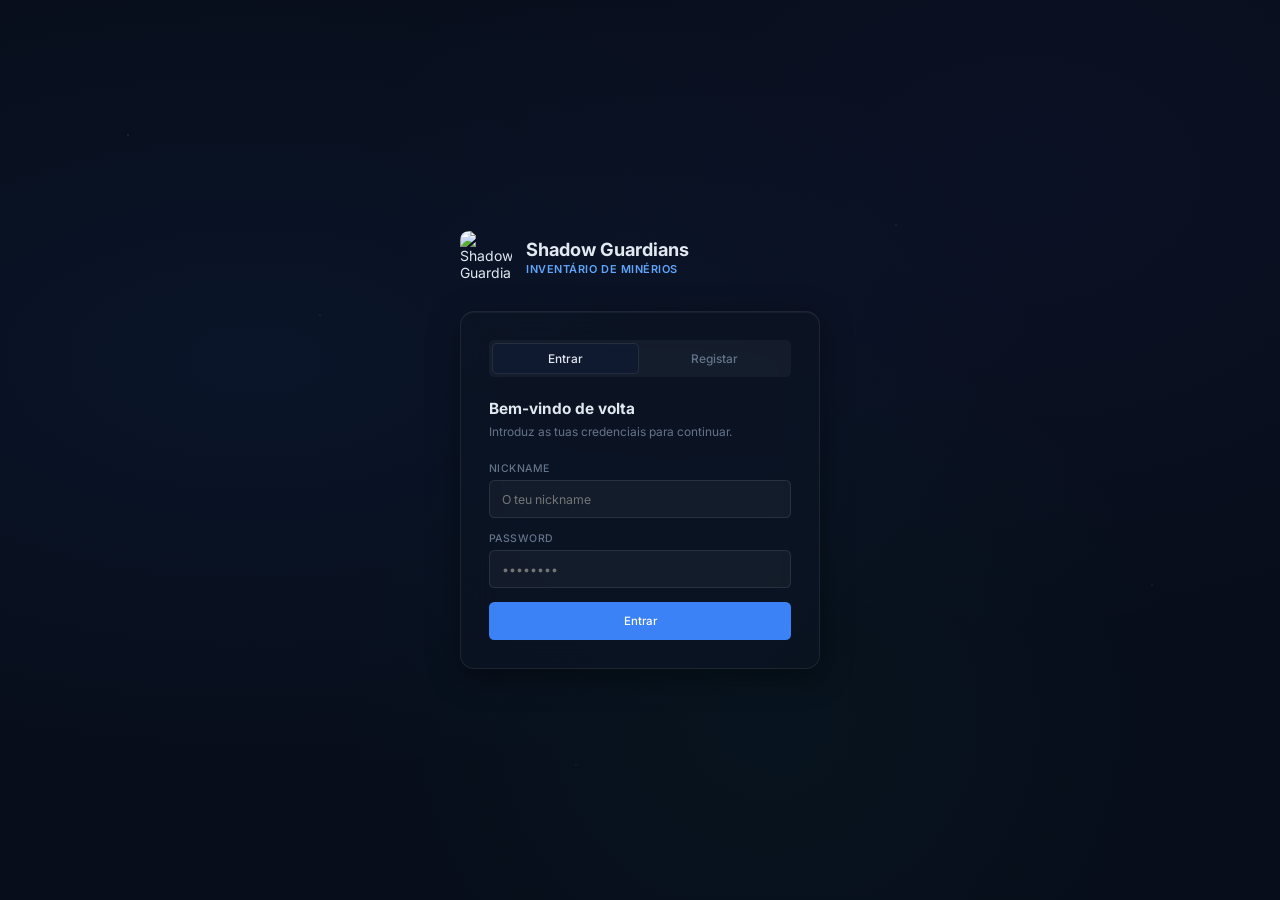
==== public/index.html @ 4bb1cb96 "Rename index - 2026-05-04T131351.218.html to index.html" ====
<!DOCTYPE html>
<html lang="pt-BR">
<head>
<meta charset="UTF-8">
<meta name="viewport" content="width=device-width, initial-scale=1, maximum-scale=1, viewport-fit=cover, user-scalable=no">
<title>Shadow Guardians</title>
<link rel="preconnect" href="https://fonts.googleapis.com">
<link href="https://fonts.googleapis.com/css2?family=Inter:wght@300;400;500;600;700&display=swap" rel="stylesheet">
<style>
*,*::before,*::after{box-sizing:border-box;margin:0;padding:0;}
html{height:100%;font-size:14px;}
body{font-family:'Inter',sans-serif;background:#060d18;color:#e2e8f0;height:100%;-webkit-font-smoothing:antialiased;overflow:hidden;}

:root{
  --bg:#070d1a;
  --bg2:#090f1d;
  --sidebar:#070d1a;
  --surface:#0b1525;
  --card:#0c1524;
  --card2:#0e192a;
  --border:rgba(255,255,255,0.06);
  --border2:rgba(255,255,255,0.09);
  --text:#e2e8f0;
  --text2:#cbd5e1;
  --muted:#64748b;
  --muted2:#334155;
  --accent:#3b82f6;
  --accent2:#60a5fa;
  --accent-bg:rgba(59,130,246,0.15);
  --accent-border:rgba(59,130,246,0.3);
  --success:#22c55e;
  --success-bg:rgba(34,197,94,0.12);
  --warn:#f59e0b;
  --danger:#ef4444;
  --r:0.5rem;
  --r-sm:0.375rem;
  --sidebar-w:260px;
}

/* ── SCROLLBAR ── */
::-webkit-scrollbar{width:6px;height:6px;}
::-webkit-scrollbar-track{background:transparent;}
::-webkit-scrollbar-thumb{background:rgba(255,255,255,0.1);border-radius:99px;}
::-webkit-scrollbar-thumb:hover{background:rgba(255,255,255,0.2);}
*{scrollbar-width:thin;scrollbar-color:rgba(255,255,255,0.1) transparent;}

/* ── SPACE BACKGROUND ── */
body::before{content:'';position:fixed;inset:0;z-index:-2;background:radial-gradient(ellipse at 15% 40%,rgba(59,130,246,0.04) 0%,transparent 55%),radial-gradient(ellipse at 85% 15%,rgba(99,102,241,0.03) 0%,transparent 45%),radial-gradient(ellipse at 55% 85%,rgba(16,185,129,0.025) 0%,transparent 40%),#070d1a;}
body::after{content:'';position:fixed;inset:0;z-index:-1;background-image:radial-gradient(1px 1px at 10% 15%,rgba(255,255,255,0.18) 0%,transparent 100%),radial-gradient(1px 1px at 25% 35%,rgba(255,255,255,0.12) 0%,transparent 100%),radial-gradient(1px 1px at 40% 10%,rgba(255,255,255,0.15) 0%,transparent 100%),radial-gradient(1px 1px at 55% 60%,rgba(255,255,255,0.1) 0%,transparent 100%),radial-gradient(1px 1px at 70% 25%,rgba(255,255,255,0.14) 0%,transparent 100%),radial-gradient(1px 1px at 85% 45%,rgba(255,255,255,0.1) 0%,transparent 100%),radial-gradient(1px 1px at 15% 70%,rgba(255,255,255,0.08) 0%,transparent 100%),radial-gradient(1px 1px at 30% 80%,rgba(255,255,255,0.12) 0%,transparent 100%),radial-gradient(1px 1px at 65% 75%,rgba(255,255,255,0.1) 0%,transparent 100%),radial-gradient(1px 1px at 90% 65%,rgba(255,255,255,0.12) 0%,transparent 100%);pointer-events:none;}

/* ── LAYOUT ── */
.app{display:flex;height:100vh;overflow:hidden;}
#loginPage{display:flex;align-items:center;justify-content:center;height:100vh;width:100%;background:var(--bg);position:relative;overflow:hidden;}
#loginPage::before{content:'';position:absolute;inset:0;z-index:0;background:radial-gradient(ellipse at 20% 40%,rgba(59,130,246,0.07) 0%,transparent 55%),radial-gradient(ellipse at 80% 20%,rgba(99,102,241,0.05) 0%,transparent 45%),radial-gradient(ellipse at 60% 80%,rgba(16,185,129,0.04) 0%,transparent 40%);}
#loginPage::after{content:'';position:absolute;inset:0;z-index:0;background-image:radial-gradient(1px 1px at 10% 15%,rgba(255,255,255,0.22) 0%,transparent 100%),radial-gradient(1px 1px at 25% 35%,rgba(255,255,255,0.14) 0%,transparent 100%),radial-gradient(1px 1px at 55% 60%,rgba(255,255,255,0.12) 0%,transparent 100%),radial-gradient(1px 1px at 70% 25%,rgba(255,255,255,0.16) 0%,transparent 100%),radial-gradient(1px 1px at 90% 65%,rgba(255,255,255,0.14) 0%,transparent 100%),radial-gradient(1px 1px at 45% 85%,rgba(255,255,255,0.1) 0%,transparent 100%);pointer-events:none;}
#loginPage .lw{position:relative;z-index:1;}
#dashPage{display:none;width:100%;}
.dash{display:flex;height:100vh;}

/* ── SIDEBAR ── */
.sidebar{
  width:var(--sidebar-w);min-width:var(--sidebar-w);
  background:rgba(4,8,18,0.85);
  backdrop-filter:blur(12px);-webkit-backdrop-filter:blur(12px);
  border-right:1px solid var(--border);
  display:flex;flex-direction:column;
  height:100vh;flex-shrink:0;overflow-y:auto;
}
.sb-header{
  height:72px;display:flex;align-items:center;
  padding:0 16px;border-bottom:1px solid var(--border);
  flex-shrink:0;gap:12px;
}
.sb-logo{width:40px;height:40px;border-radius:0.5rem;background:linear-gradient(135deg,#3b82f6,#1d4ed8);display:flex;align-items:center;justify-content:center;flex-shrink:0;}
.sb-name{font-size:1.1rem;font-weight:700;color:var(--text);line-height:1.2;}
.sb-sub{font-size:0.68rem;font-weight:600;color:var(--accent2);letter-spacing:0.07em;text-transform:uppercase;margin-top:2px;}
.sb-nav{padding:12px 8px;flex:1;}
.sb-item{
  display:flex;align-items:center;gap:10px;
  padding:10px 12px;border-radius:var(--r-sm);
  font-size:0.98rem;font-weight:500;color:#b0bfd0;
  cursor:pointer;transition:all 0.12s;user-select:none;
}
.sb-item svg{width:22px;height:22px;flex-shrink:0;}
.sb-item:hover{background:rgba(255,255,255,0.05);color:#dde6f0;}
.sb-item.active{background:var(--accent-bg);color:var(--accent2);border:1px solid var(--accent-border);}
.sb-item.active svg{color:var(--accent2);}
.sb-divider{height:1px;background:var(--border);margin:8px 4px;}
.sb-section{font-size:0.68rem;font-weight:600;color:var(--muted2);text-transform:uppercase;letter-spacing:0.08em;padding:10px 12px 4px;}
.sb-item.admin-item{color:#f87171;}
.sb-item.admin-item:hover{background:rgba(239,68,68,0.08);color:#fca5a5;}
.sb-item.admin-item.open{background:rgba(239,68,68,0.1);color:#f87171;}
.sb-subitem{display:flex;align-items:center;gap:10px;padding:8px 12px 8px 32px;border-radius:var(--r-sm);font-size:0.88rem;font-weight:500;color:#64748b;cursor:pointer;transition:all 0.12s;user-select:none;}
.sb-subitem svg{width:16px;height:16px;flex-shrink:0;}
.sb-subitem:hover{background:rgba(255,255,255,0.04);color:#94a3b8;}
.sb-subitem.active{background:var(--accent-bg);color:var(--accent2);}

/* ── GOAL BANNER ── */
#goalBanner{display:none;position:relative;z-index:50;background:rgba(34,197,94,0.12);border-bottom:1px solid rgba(34,197,94,0.3);}
#goalBanner.show{display:block;}
.goal-banner-inner{display:flex;align-items:center;gap:16px;padding:11px 24px;}
.goal-banner-icon{width:26px;height:26px;border-radius:50%;background:rgba(34,197,94,0.18);border:1px solid rgba(34,197,94,0.4);display:flex;align-items:center;justify-content:center;flex-shrink:0;}
.goal-banner-text{flex:1;min-width:0;display:flex;align-items:center;gap:12px;overflow:hidden;}
.goal-banner-title{font-size:0.9rem;font-weight:700;color:#22c55e;white-space:nowrap;flex-shrink:0;}
.goal-banner-sep{color:rgba(34,197,94,0.4);flex-shrink:0;}
.goal-banner-items{font-size:0.9rem;font-weight:500;color:#86efac;white-space:nowrap;overflow:hidden;text-overflow:ellipsis;}
.goal-banner-close{background:none;border:none;color:rgba(34,197,94,0.45);cursor:pointer;padding:2px 6px;border-radius:4px;font-size:1rem;line-height:1;flex-shrink:0;}
.goal-banner-close:hover{color:#22c55e;}

/* ── MAIN ── */
.main{flex:1;display:flex;flex-direction:column;overflow:hidden;min-width:0;}

/* ── TOPBAR ── */
.topbar{
  height:64px;flex-shrink:0;
  background:rgba(6,13,24,0.6);
  border-bottom:1px solid var(--border);
  display:flex;align-items:center;justify-content:space-between;
  padding:0 24px;
  box-shadow:0 1px 3px rgba(0,0,0,0.3);
  backdrop-filter:blur(16px);-webkit-backdrop-filter:blur(16px);
}
.user-btn{
  display:flex;align-items:center;gap:8px;
  padding:6px 12px;border-radius:var(--r-sm);
  background:var(--card);border:1px solid var(--border2);
  color:var(--text2);cursor:pointer;font-size:0.85rem;font-weight:500;
  font-family:'Inter',sans-serif;transition:all 0.12s;
}
.user-btn:hover{background:var(--card2);}
.user-av{
  width:28px;height:28px;border-radius:50%;
  background:linear-gradient(135deg,#3b82f6,#1d4ed8);
  color:#fff;display:flex;align-items:center;justify-content:center;
  font-size:0.75rem;font-weight:700;flex-shrink:0;
}

/* ── CONTENT ── */
.content{flex:1;overflow-y:auto;padding:24px 28px;}
.content-inner{max-width:1280px;margin:0 auto;}
.page-header{margin-bottom:24px;}
.page-title{font-size:1.6rem;font-weight:700;color:var(--text);}
.page-sub{font-size:0.85rem;color:var(--muted);margin-top:3px;}

/* ── STATS ── */
.stats-row{display:grid;grid-template-columns:repeat(4,1fr);gap:12px;margin-bottom:24px;}
.sc{
  background:var(--card);border:1px solid var(--border);
  border-radius:0.875rem;padding:20px 22px;
  display:flex;flex-direction:row;align-items:center;
  gap:16px;min-height:88px;transition:border-color 0.15s;
}
.sc:hover{border-color:var(--border2);}
.sc-icon{width:44px;height:44px;border-radius:0.625rem;display:flex;align-items:center;justify-content:center;flex-shrink:0;}
.sc-icon.blue{background:rgba(59,130,246,0.15);}
.sc-icon.green{background:rgba(34,197,94,0.12);}
.sc-icon.indigo{background:rgba(99,102,241,0.12);}
.sc-icon.gray{background:rgba(100,116,139,0.12);}
.sc-body{display:flex;flex-direction:column;gap:2px;min-width:0;flex:1;}
.sc-label{font-size:0.7rem;font-weight:600;color:var(--muted);text-transform:uppercase;letter-spacing:0.06em;}
.sc-val{font-size:1.5rem;font-weight:700;color:var(--text);line-height:1.1;}
.sc-lbl{font-size:0.72rem;color:var(--muted);text-transform:none;}

/* ── TABS ── */
.tabs-row{margin-bottom:16px;}
.tabs-bg{
  display:inline-flex;align-items:center;gap:2px;
  background:#0a1628;border-radius:var(--r-sm);
  padding:3px;height:38px;
}
.tab{
  display:inline-flex;align-items:center;gap:6px;
  padding:4px 14px;border-radius:5px;
  font-size:0.82rem;font-weight:500;color:var(--muted);
  cursor:pointer;background:transparent;border:1px solid transparent;
  font-family:'Inter',sans-serif;transition:all 0.12s;height:30px;
}
.tab svg{width:15px;height:15px;}
.tab:hover{color:var(--text2);}
.tab.active{background:#0f1f3d;color:var(--text);border-color:rgba(255,255,255,0.1);}

/* ── FILTER BAR ── */
.filter-row{
  display:grid;grid-template-columns:1fr 1fr 1fr 1fr;
  gap:12px;margin-bottom:16px;
}
.fg{display:flex;flex-direction:column;gap:5px;}
.fg label{font-size:0.75rem;color:var(--muted);font-weight:500;}
.fg select,.fg input{
  height:38px;padding:0 10px;
  background:var(--card);border:1px solid var(--border2);
  border-radius:var(--r-sm);color:var(--text2);
  font-family:'Inter',sans-serif;font-size:0.82rem;outline:none;
  transition:border-color 0.15s;
  appearance:none;
  background-image:url("data:image/svg+xml,%3Csvg xmlns='http://www.w3.org/2000/svg' width='12' height='12' viewBox='0 0 24 24' fill='none' stroke='%2364748b' stroke-width='2'%3E%3Cpath d='m6 9 6 6 6-6'/%3E%3C/svg%3E");
  background-repeat:no-repeat;background-position:right 10px center;
  padding-right:30px;
}
.fg input{
  background-image:url("data:image/svg+xml,%3Csvg xmlns='http://www.w3.org/2000/svg' width='14' height='14' viewBox='0 0 24 24' fill='none' stroke='%2364748b' stroke-width='2'%3E%3Ccircle cx='11' cy='11' r='8'/%3E%3Cpath d='m21 21-4.35-4.35'/%3E%3C/svg%3E");
  padding-left:34px;padding-right:10px;
  background-position:left 10px center;
}
.fg select option{background:#0f1a2e;}
.fg select:focus,.fg input:focus{border-color:var(--accent);}
.filter-row.mine{grid-template-columns:1fr auto;}
.filter-row.org{grid-template-columns:1fr 1fr 1fr;}

/* ── BUTTONS ── */
.btn{
  display:inline-flex;align-items:center;gap:6px;
  height:38px;padding:0 16px;border:none;border-radius:var(--r-sm);
  font-family:'Inter',sans-serif;font-size:0.82rem;font-weight:500;
  cursor:pointer;transition:all 0.12s;white-space:nowrap;
}
.btn svg{width:14px;height:14px;flex-shrink:0;}
.btn-primary{background:var(--accent);color:#fff;}
.btn-primary:hover{background:#2563eb;}
.btn-outline{background:transparent;border:1px solid var(--border2);color:var(--muted);}
.btn-outline:hover{border-color:var(--text2);color:var(--text2);}
.btn-ghost{background:transparent;border:1px solid transparent;color:var(--muted);}
.btn-ghost:hover{color:var(--danger);}
.btn-warn-ghost{background:transparent;border:1px solid transparent;color:var(--muted);}
.btn-warn-ghost:hover{color:var(--warn);}
.btn-saida{
  display:inline-flex!important;flex-direction:row!important;align-items:center!important;justify-content:center!important;
  height:32px!important;padding:0 10px!important;gap:5px!important;white-space:nowrap!important;
  font-size:0.75rem!important;font-weight:600!important;
  background:rgba(245,158,11,0.1)!important;
  border:1px solid rgba(245,158,11,0.35)!important;
  color:#f59e0b!important;border-radius:6px!important;
  cursor:pointer;transition:all 0.15s!important;
}
.btn-saida:hover{background:rgba(245,158,11,0.22)!important;border-color:rgba(245,158,11,0.6)!important;color:#fbbf24!important;transform:translateY(-1px);box-shadow:0 2px 8px rgba(245,158,11,0.2);}
.btn-saida svg{width:13px!important;height:13px!important;margin-bottom:2px;}
.btn-success{background:rgba(34,197,94,0.12);border:1px solid rgba(34,197,94,0.25);color:var(--success);}
.btn-success:hover{background:rgba(34,197,94,0.2);}
.btn-sm{height:32px;padding:0 12px;font-size:0.78rem;}

/* ── ADD PANEL ── */
#addPanel{
  background:var(--card);border:1px solid var(--border);
  border-radius:0.75rem;padding:20px;margin-bottom:16px;display:none;
}
.panel-ttl{font-size:0.75rem;font-weight:600;color:var(--muted);text-transform:uppercase;letter-spacing:0.06em;margin-bottom:16px;}
.fg2{display:grid;grid-template-columns:2fr 1fr 1fr;gap:10px;}
.fg2 .s2{grid-column:span 2;}
.fg2 .s3{grid-column:span 3;}
.ff{display:flex;flex-direction:column;gap:5px;}
.ff label{font-size:0.72rem;font-weight:500;color:var(--muted);}
.ff input,.ff select{
  height:36px;padding:0 10px;
  background:var(--bg2);border:1px solid var(--border2);
  border-radius:var(--r-sm);color:var(--text);
  font-family:'Inter',sans-serif;font-size:0.82rem;outline:none;
  transition:border-color 0.15s;
}
.ff select{
  appearance:none;padding-right:28px;
  background-image:url("data:image/svg+xml,%3Csvg xmlns='http://www.w3.org/2000/svg' width='12' height='12' viewBox='0 0 24 24' fill='none' stroke='%2364748b' stroke-width='2'%3E%3Cpath d='m6 9 6 6 6-6'/%3E%3C/svg%3E");
  background-repeat:no-repeat;background-position:right 8px center;
  background-color:var(--bg2);
}
.ff select option{background:#0f1a2e;}
.ff input:focus,.ff select:focus{border-color:var(--accent);}
.qhint{font-size:0.7rem;color:var(--muted);font-weight:500;margin-left:4px;}
.qhint.warn{color:#fff;background:rgba(239,68,68,0.35);border-radius:4px;padding:1px 7px;font-weight:600;}
.form-acts{display:flex;gap:8px;margin-top:14px;}

/* ── TABLE ── */
.tbl-wrap{
  background:var(--card);border:1px solid var(--border);
  border-radius:0.75rem;overflow:hidden;
}
table{width:100%;border-collapse:collapse;table-layout:fixed;}
thead th{
  padding:12px 16px;text-align:left;
  font-size:0.75rem;font-weight:600;color:var(--muted);
  text-transform:uppercase;letter-spacing:0.04em;
  border-bottom:1px solid var(--border);white-space:nowrap;
  background:var(--card);overflow:hidden;
}
th.r,td.r{text-align:right;}
tbody tr{border-bottom:1px solid rgba(255,255,255,0.04);transition:background 0.1s;cursor:default;}
tbody tr:last-child{border-bottom:none;}
tbody tr:hover{background:rgba(59,130,246,0.04);}
tbody td{padding:14px 16px;font-size:0.9rem;vertical-align:middle;overflow:hidden;}
/* Fixed column widths */
col.c-item{width:auto;}
col.c-tipo{width:120px;}
col.c-loc{width:180px;}
col.c-qty{width:120px;}
col.c-qual{width:90px;}
col.c-det{width:80px;}
col.c-act{width:160px;}

/* ── ITEM ROW ── */
.item-icon{
  width:34px;height:34px;border-radius:var(--r-sm);
  background:rgba(100,116,139,0.15);
  display:flex;align-items:center;justify-content:center;flex-shrink:0;
  color:var(--muted);
}
.item-icon.comm{background:rgba(245,158,11,0.12);color:#f59e0b;}
.item-icon.ship{background:rgba(59,130,246,0.12);color:#60a5fa;}
.item-icon.roc{background:rgba(168,85,247,0.12);color:#c084fc;}
.item-icon.gem{background:rgba(20,184,166,0.12);color:#2dd4bf;}
.item-cell{display:flex;align-items:center;gap:12px;}
.item-name{font-weight:600;color:var(--text);font-size:0.92rem;}
.item-sub{font-size:0.75rem;color:var(--muted);margin-top:2px;}

/* ── BADGES ── */
.badge{
  display:inline-flex;align-items:center;
  padding:3px 10px;border-radius:9999px;
  font-size:0.72rem;font-weight:600;border:1px solid;
  white-space:nowrap;
}
.badge-comm{background:rgba(245,158,11,0.1);color:#f59e0b;border-color:rgba(245,158,11,0.25);}
.badge-ship{background:rgba(59,130,246,0.1);color:#60a5fa;border-color:rgba(59,130,246,0.25);}
.badge-roc{background:rgba(168,85,247,0.1);color:#c084fc;border-color:rgba(168,85,247,0.25);}
.badge-gem{background:rgba(20,184,166,0.1);color:#2dd4bf;border-color:rgba(20,184,166,0.25);}

/* ── QUANTITY ── */
.qty-big{font-size:1.15rem;font-weight:700;color:var(--text);font-variant-numeric:tabular-nums;}
.qty-scu{font-size:0.72rem;color:var(--muted);margin-left:3px;}

/* ── STATUS / AVAIL ── */
.status-cell{display:inline-flex;align-items:center;gap:5px;font-size:0.88rem;font-weight:600;color:var(--success);}
.status-dot{width:7px;height:7px;border-radius:50%;background:var(--success);flex-shrink:0;}

/* ── HOLDERS ── */
.holders-cell{display:inline-flex;align-items:center;gap:5px;font-size:0.82rem;color:var(--muted);}
.holders-cell svg{width:14px;height:14px;}

/* ── QUAL ── */


/* ── CHEVRON ── */
.chevron-cell{color:var(--muted2);cursor:pointer;transition:color 0.12s;}
.chevron-cell:hover{color:var(--text2);}

/* ── ORG SUB-ROWS ── */

.sub-table{width:100%;border-collapse:collapse;background:rgba(0,0,0,0.18);}
.sub-table td{padding:16px 16px;font-size:0.9rem;vertical-align:middle;border-bottom:1px solid rgba(255,255,255,0.06);}
.sub-table tr{height:52px;}.sub-table tr:last-child td{border-bottom:none;}
.sub-table tr:hover td{background:rgba(59,130,246,0.04);}
.sub-table td.r{text-align:right;}
.sub-member{display:contents;}
.player-pill{display:inline-flex;align-items:center;gap:5px;border-radius:4px;padding:2px 9px;font-size:0.75rem;font-weight:600;white-space:nowrap;}
.sub-qty{font-weight:700;color:var(--text);font-size:1rem;}
.sub-qual{color:var(--accent2);font-size:0.82rem;font-weight:600;}
.sub-loc{color:var(--muted);font-size:0.8rem;overflow:hidden;text-overflow:ellipsis;white-space:nowrap;}
.sub-scu{font-size:0.72rem;color:var(--muted);margin-left:3px;}

/* ── EXPAND ── */
.org-row{cursor:pointer;}
.org-row:hover td{background:rgba(59,130,246,0.03);}
.exp-icon{width:16px;height:16px;color:var(--muted);flex-shrink:0;transition:transform 0.18s;}
.exp-icon.open{transform:rotate(90deg);}

/* ── INLINE EDIT ── */
tr.editing td{padding:6px 10px;}
tr.editing .ff input,tr.editing .ff select{height:30px;font-size:0.82rem;}

/* ── EMPTY ── */
.empty{padding:64px 20px;text-align:center;}
.empty svg{color:var(--muted2);margin-bottom:12px;}
.empty p{font-size:0.88rem;color:var(--muted);}

/* ── LOGIN ── */
.lw{width:100%;max-width:400px;padding:20px;}
.lbrand{display:flex;align-items:center;gap:14px;margin-bottom:28px;}
.lbrand-icon{width:52px;height:52px;border-radius:0.625rem;display:flex;align-items:center;justify-content:center;overflow:hidden;background:transparent;}
.lbrand-name{font-size:1.3rem;font-weight:700;color:var(--text);}
.lbrand-sub{font-size:0.78rem;color:var(--accent2);font-weight:600;letter-spacing:0.05em;text-transform:uppercase;margin-top:2px;}
.lcard{background:rgba(12,21,36,0.6);backdrop-filter:blur(20px);-webkit-backdrop-filter:blur(20px);border:1px solid rgba(255,255,255,0.08);border-radius:1rem;padding:28px;box-shadow:0 8px 32px rgba(0,0,0,0.4),inset 0 1px 0 rgba(255,255,255,0.05);}
.lcard h2{font-size:1.1rem;font-weight:700;color:var(--text);margin-bottom:5px;}
.lcard .lsub{font-size:0.85rem;color:var(--muted);margin-bottom:22px;line-height:1.5;}
.atabs{display:flex;gap:2px;margin-bottom:22px;background:rgba(255,255,255,0.04);border-radius:var(--r-sm);padding:3px;}
.atab{flex:1;text-align:center;padding:7px;border-radius:5px;font-size:0.85rem;font-weight:500;color:var(--muted);cursor:pointer;border:1px solid transparent;transition:all 0.12s;font-family:'Inter',sans-serif;}
.atab.active{background:rgba(15,25,48,0.8);color:var(--text);border-color:var(--border2);}
.lf{margin-bottom:14px;}
.lf label{display:block;font-size:0.75rem;font-weight:500;color:var(--muted);margin-bottom:5px;text-transform:uppercase;letter-spacing:0.04em;}
.lf input{width:100%;height:38px;padding:0 12px;background:rgba(255,255,255,0.04);border:1px solid var(--border2);border-radius:var(--r-sm);color:var(--text);font-family:'Inter',sans-serif;font-size:0.88rem;outline:none;transition:border-color 0.15s;}
.lf input:focus{border-color:var(--accent);}
.btn-full{width:100%;justify-content:center;}

/* ── PASSWORD PAGE ── */
#pwPage{display:none;max-width:420px;}
#pwPage .pw-card{background:var(--card);border:1px solid var(--border);border-radius:0.75rem;padding:24px;}
#pwPage h3{font-size:0.78rem;font-weight:600;color:var(--muted);text-transform:uppercase;letter-spacing:0.06em;margin-bottom:18px;}

/* ── MODAL ── */
.modal-ov{position:fixed;inset:0;background:rgba(0,0,0,0.75);display:flex;align-items:center;justify-content:center;z-index:500;padding:20px;}
.modal-box{background:var(--card);border:1px solid var(--border);border-radius:0.75rem;padding:24px;width:100%;max-width:380px;overflow:visible;}
.modal-box h3{font-size:1rem;font-weight:700;color:var(--text);margin-bottom:4px;}
.modal-sub{font-size:0.85rem;color:var(--muted);margin-bottom:18px;}
.modal-name{font-size:0.95rem;font-weight:600;color:var(--accent2);margin-bottom:3px;}
.modal-stock{font-size:0.82rem;color:var(--muted);margin-bottom:14px;}
.modal-acts{display:flex;gap:8px;margin-top:16px;}

/* ── TOAST ── */
#toast{position:fixed;bottom:24px;right:24px;padding:10px 16px;border-radius:var(--r-sm);font-size:0.82rem;font-weight:500;z-index:999;transform:translateY(10px);opacity:0;transition:all 0.2s;pointer-events:none;max-width:320px;}
#toast.show{transform:translateY(0);opacity:1;}
#toast.ok{background:#052e16;border:1px solid rgba(34,197,94,0.3);color:var(--success);}
#toast.err{background:#1c0a0a;border:1px solid rgba(239,68,68,0.3);color:var(--danger);}

@media(max-width:900px){.stats-row{grid-template-columns:repeat(2,1fr);}.filter-row{grid-template-columns:1fr 1fr;}}
@media(max-width:700px){.sidebar{display:none;}.fg2{grid-template-columns:1fr 1fr;}.fg2 .s3{grid-column:span 2;}}

/* ── OBJETIVOS ── */
.obj-list{display:flex;flex-direction:column;gap:8px;width:100%;}
.obj-card{background:var(--card);border:1px solid var(--border);border-radius:0.75rem;padding:14px 20px;display:flex;flex-direction:row;align-items:center;gap:14px;transition:border-color 0.2s,transform 0.15s,box-shadow 0.2s;min-height:58px;}

.obj-card:hover{border-color:var(--border2);transform:translateY(-1px);box-shadow:0 4px 14px rgba(0,0,0,0.2);}
.obj-rank{width:28px;height:28px;border-radius:50%;display:flex;align-items:center;justify-content:center;font-size:0.7rem;font-weight:800;flex-shrink:0;letter-spacing:-0.02em;}
.obj-rank.r1{background:rgba(251,191,36,0.12);color:#fbbf24;border:2px solid rgba(251,191,36,0.35);}
.obj-rank.r2{background:rgba(148,163,184,0.12);color:#94a3b8;border:2px solid rgba(148,163,184,0.25);}
.obj-rank.r3{background:rgba(180,120,60,0.12);color:#b47c3c;border:2px solid rgba(180,120,60,0.25);}
.obj-rank.rn{background:rgba(100,116,139,0.08);color:var(--muted);border:1px solid var(--border);}
.obj-info{flex:1;}
.obj-name{font-size:1rem;font-weight:700;color:var(--text);}
.obj-desc{font-size:0.82rem;color:var(--muted);margin-top:3px;}
.obj-priority-1 .obj-card{border-color:rgba(251,191,36,0.3);}
.obj-drag-handle{color:var(--muted2);cursor:grab;padding:4px;}
.obj-drag-handle:active{cursor:grabbing;}
.obj-edit-row{display:flex;gap:8px;align-items:center;background:var(--card2);border:1px solid var(--border2);border-radius:0.75rem;padding:14px 16px;}

/* ── REGRAS ── */
.rules-section{margin-top:36px;}
.rules-section-header{display:flex;align-items:center;gap:12px;margin-bottom:20px;padding-bottom:12px;border-bottom:1px solid var(--border2);}
.rules-section-icon{width:34px;height:34px;border-radius:0.5rem;background:rgba(99,102,241,0.12);border:1px solid rgba(99,102,241,0.2);display:flex;align-items:center;justify-content:center;color:#818cf8;flex-shrink:0;}
.rules-section-title{font-size:1.05rem;font-weight:700;color:var(--text);}
.rules-section-sub{font-size:0.78rem;color:var(--muted);margin-top:2px;}
.rules-list{display:flex;flex-direction:column;gap:8px;}
.rule-card{background:var(--card);border:1px solid var(--border);border-radius:0.75rem;padding:16px 20px;display:flex;align-items:flex-start;gap:14px;transition:border-color 0.15s;}
.rule-card:hover{border-color:var(--border2);}
.rule-num{width:26px;height:26px;border-radius:50%;background:rgba(99,102,241,0.1);border:1px solid rgba(99,102,241,0.2);display:flex;align-items:center;justify-content:center;font-size:0.68rem;font-weight:800;color:#818cf8;flex-shrink:0;margin-top:1px;}
.rule-body{flex:1;min-width:0;}
.rule-title{font-size:0.95rem;font-weight:600;color:var(--text);line-height:1.4;}
.rule-desc{font-size:0.82rem;color:var(--muted);margin-top:4px;line-height:1.6;}
.rule-tag{display:inline-flex;align-items:center;padding:2px 8px;border-radius:9999px;font-size:0.68rem;font-weight:700;letter-spacing:0.04em;text-transform:uppercase;margin-top:8px;}
.rule-tag.warn{background:rgba(245,158,11,0.1);color:#f59e0b;border:1px solid rgba(245,158,11,0.2);}
.rule-tag.info{background:rgba(59,130,246,0.1);color:#60a5fa;border:1px solid rgba(59,130,246,0.2);}
.rule-tag.danger{background:rgba(239,68,68,0.1);color:#f87171;border:1px solid rgba(239,68,68,0.2);}
.rule-tag.success{background:rgba(34,197,94,0.1);color:#22c55e;border:1px solid rgba(34,197,94,0.2);}
.rule-empty{padding:32px 0;text-align:center;color:var(--muted);font-size:0.85rem;}

/* ── SAÍDA TYPE BTNS ── */
.saida-type-btn{
  flex:1;display:flex;align-items:center;justify-content:center;gap:6px;
  height:36px;padding:0 10px;border-radius:var(--r-sm);
  font-family:'Inter',sans-serif;font-size:0.78rem;font-weight:500;
  background:var(--card2);border:1px solid var(--border2);color:var(--muted);
  cursor:pointer;transition:all 0.12s;
}
.saida-type-btn.active{background:var(--accent-bg);border-color:var(--accent-border);color:var(--accent2);}
.saida-type-btn:hover:not(.active){border-color:var(--text2);color:var(--text2);}

/* ── ADMIN ── */
.badge-admin{background:rgba(239,68,68,0.1);color:#f87171;border:1px solid rgba(239,68,68,0.25);display:inline-flex;align-items:center;padding:2px 8px;border-radius:9999px;font-size:0.68rem;font-weight:700;letter-spacing:0.04em;text-transform:uppercase;}
.sb-item.admin-item{color:#f87171;}
.sb-item.admin-item:hover{background:rgba(239,68,68,0.08);color:#fca5a5;}
.sb-item.admin-item.active{background:rgba(239,68,68,0.12);color:#f87171;border:1px solid rgba(239,68,68,0.25);}
.admin-section{margin-bottom:28px;}
.admin-section-title{font-size:0.72rem;font-weight:700;color:var(--text2);text-transform:uppercase;letter-spacing:0.08em;margin-bottom:14px;padding-bottom:10px;border-bottom:1px solid var(--border2);display:flex;align-items:center;gap:8px;}
.admin-section-title::before{content:'';width:3px;height:14px;border-radius:2px;background:var(--accent);display:inline-block;}
.admin-card{background:var(--card);border:1px solid var(--border);border-radius:0.75rem;padding:20px;margin-bottom:12px;}
.admin-user-row{display:flex;align-items:center;gap:12px;padding:12px 0;border-bottom:1px solid rgba(255,255,255,0.04);}
.admin-user-row:last-child{border-bottom:none;padding-bottom:0;}
.admin-user-av{width:34px;height:34px;border-radius:50%;background:linear-gradient(135deg,#3b82f6,#1d4ed8);color:#fff;display:flex;align-items:center;justify-content:center;font-size:0.8rem;font-weight:700;flex-shrink:0;}
.admin-user-name{font-weight:600;font-size:0.88rem;color:var(--text);flex:1;}
.admin-user-acts{display:flex;gap:6px;align-items:center;}
.btn-danger{background:rgba(239,68,68,0.1);border:1px solid rgba(239,68,68,0.25);color:#f87171;}
.btn-danger:hover{background:rgba(239,68,68,0.2);border-color:rgba(239,68,68,0.4);color:#fca5a5;}
.admin-grid{display:grid;grid-template-columns:1fr 1fr;gap:12px;}
.admin-loc-row{display:flex;align-items:center;gap:8px;padding:8px 0;border-bottom:1px solid rgba(255,255,255,0.04);}
.admin-loc-row:last-child{border-bottom:none;}
.admin-loc-name{flex:1;font-size:0.88rem;color:var(--text2);}
.admin-loc-edit{flex:1;}
.admin-loc-edit input{width:100%;height:32px;padding:0 8px;background:var(--bg2);border:1px solid var(--border2);border-radius:var(--r-sm);color:var(--text);font-family:'Inter',sans-serif;font-size:0.82rem;outline:none;}
.admin-loc-edit input:focus{border-color:var(--accent);}
#adminPage{display:none;}
.saida-admin-user{font-size:0.75rem;color:var(--muted);margin-top:2px;}
</style>
</head>
<body>

<!-- LOGIN -->
<div id="loginPage">
  <div class="lw">
    <div class="lbrand">
      <div class="lbrand-icon"><img src="/sg-logo.png" alt="Shadow Guardians" style="width:52px;height:52px;object-fit:contain;display:block;"></div>
      <div><div class="lbrand-name">Shadow Guardians</div><div class="lbrand-sub">Inventário de Minérios</div></div>
    </div>
    <div class="lcard">
      <div class="atabs">
        <div class="atab active" id="tabL" onclick="showAuth('l')">Entrar</div>
        <div class="atab" id="tabR" onclick="showAuth('r')">Registar</div>
      </div>
      <div id="fL">
        <h2>Bem-vindo de volta</h2>
        <p class="lsub">Introduz as tuas credenciais para continuar.</p>
        <div class="lf"><label>Nickname</label><input type="text" id="lU" autocomplete="off" placeholder="O teu nickname"></div>
        <div class="lf"><label>Password</label><input type="password" id="lP" placeholder="••••••••"></div>
        <button class="btn btn-primary btn-full" onclick="doLogin()">Entrar</button>
      </div>
      <div id="fR" style="display:none;">
        <h2>Criar conta</h2>
        <p class="lsub">Regista-te para aceder ao inventário da org.</p>
        <div class="lf"><label>Nickname</label><input type="text" id="rU" autocomplete="off" placeholder="O teu nickname no jogo"></div>
        <div class="lf"><label>Password</label><input type="password" id="rP" placeholder="Mínimo 4 caracteres"></div>
        <div class="lf"><label>Confirmar Password</label><input type="password" id="rP2" placeholder="Repete a password"></div>
        <div class="lf"><label>Código de Convite <span style="font-size:0.72rem;color:var(--muted);font-weight:400;">— não partilhes publicamente</span></label><input type="text" id="rC" autocomplete="off" placeholder="Pede a um membro da org"></div>
        <button class="btn btn-primary btn-full" onclick="doRegister()">Criar Conta</button>
      </div>
    </div>
  </div>
</div>

<!-- DASHBOARD -->
<div id="dashPage">
  <div class="dash">
    <!-- SIDEBAR -->
    <aside class="sidebar">
      <div class="sb-header">
        <img src="/sg-logo.png" alt="Shadow Guardians" style="width:44px;height:44px;object-fit:contain;flex-shrink:0;">
        <div><div class="sb-name">Shadow Guardians</div><div class="sb-sub">Inventário de Minérios</div></div>
      </div>
      <nav class="sb-nav">
        <div class="sb-item active" id="nav-inv" onclick="setView('inv',this)">
          <svg viewBox="0 0 24 24" fill="none" stroke="currentColor" stroke-width="2"><path d="M11 21.73a2 2 0 0 0 2 0l7-4A2 2 0 0 0 21 16V8a2 2 0 0 0-1-1.73l-7-4a2 2 0 0 0-2 0l-7 4A2 2 0 0 0 3 8v8a2 2 0 0 0 1 1.73z"/><path d="M12 22V12"/><polyline points="3.29 7 12 12 20.71 7"/></svg>
          Meu Inventário
        </div>
        <div class="sb-item" id="nav-org" onclick="setView('org',this)">
          <svg viewBox="0 0 24 24" fill="none" stroke="currentColor" stroke-width="2"><path d="M17 21v-2a4 4 0 0 0-4-4H5a4 4 0 0 0-4 4v2"/><circle cx="9" cy="7" r="4"/><path d="M23 21v-2a4 4 0 0 0-3-3.87"/><path d="M16 3.13a4 4 0 0 1 0 7.75"/></svg>
          Inventário da Org
        </div>
        <div class="sb-item" id="nav-obj" onclick="setView('obj',this)">
          <svg viewBox="0 0 24 24" fill="none" stroke="currentColor" stroke-width="2"><circle cx="12" cy="12" r="10"/><circle cx="12" cy="12" r="6"/><circle cx="12" cy="12" r="2"/></svg>
          Objetivos Minérios
        </div>
        <div class="sb-item" id="nav-objitems" onclick="setView('objitems',this)">
          <svg viewBox="0 0 24 24" fill="none" stroke="currentColor" stroke-width="2"><path d="M12 22s8-4 8-10V5l-8-3-8 3v7c0 6 8 10 8 10z"/><path d="m9 12 2 2 4-4"/></svg>
          Objetivos Itens
        </div>
        <div class="sb-divider"></div>
        <div class="sb-item" id="nav-pw" onclick="setView('pw',this)">
          <svg viewBox="0 0 24 24" fill="none" stroke="currentColor" stroke-width="2"><rect width="18" height="11" x="3" y="11" rx="2"/><path d="M7 11V7a5 5 0 0 1 10 0v4"/></svg>
          Alterar Password
        </div>
        <div class="sb-item" id="nav-hist" onclick="setView('hist',this)">
          <svg viewBox="0 0 24 24" fill="none" stroke="currentColor" stroke-width="2"><circle cx="12" cy="12" r="10"/><polyline points="12 6 12 12 16 14"/></svg>
          Histórico
        </div>
        <div class="sb-item" id="nav-rules" onclick="setView('rules',this)">
          <svg viewBox="0 0 24 24" fill="none" stroke="currentColor" stroke-width="2"><path d="M14 2H6a2 2 0 0 0-2 2v16a2 2 0 0 0 2 2h12a2 2 0 0 0 2-2V8z"/><polyline points="14 2 14 8 20 8"/><line x1="16" y1="13" x2="8" y2="13"/><line x1="16" y1="17" x2="8" y2="17"/></svg>
          Regras
        </div>
        <div class="sb-item admin-item" id="nav-admin" onclick="toggleAdminMenu()" style="display:none;">
          <svg viewBox="0 0 24 24" fill="none" stroke="currentColor" stroke-width="2"><path d="M12 22s8-4 8-10V5l-8-3-8 3v7c0 6 8 10 8 10z"/></svg>
          Administração
          <svg id="adminMenuChevron" viewBox="0 0 24 24" fill="none" stroke="currentColor" stroke-width="2" style="width:14px;height:14px;margin-left:auto;transition:transform 0.2s;flex-shrink:0;"><polyline points="6 9 12 15 18 9"/></svg>
        </div>
        <div id="adminSubMenu" style="display:none;">
          <div class="sb-subitem" id="nav-admin-users" onclick="setAdminSection('users',this)"><svg viewBox="0 0 24 24" fill="none" stroke="currentColor" stroke-width="2"><path d="M17 21v-2a4 4 0 0 0-4-4H5a4 4 0 0 0-4 4v2"/><circle cx="9" cy="7" r="4"/><path d="M23 21v-2a4 4 0 0 0-3-3.87"/><path d="M16 3.13a4 4 0 0 1 0 7.75"/></svg>Usuários</div>
          <div class="sb-subitem" id="nav-admin-additem" onclick="setAdminSection('additem',this)"><svg viewBox="0 0 24 24" fill="none" stroke="currentColor" stroke-width="2"><path d="M11 21.73a2 2 0 0 0 2 0l7-4A2 2 0 0 0 21 16V8a2 2 0 0 0-1-1.73l-7-4a2 2 0 0 0-2 0l-7 4A2 2 0 0 0 3 8v8a2 2 0 0 0 1 1.73z"/><line x1="12" y1="8" x2="12" y2="16"/><line x1="8" y1="12" x2="16" y2="12"/></svg>Adicionar Item</div>
          <div class="sb-subitem" id="nav-admin-saida" onclick="setAdminSection('saida',this)"><svg viewBox="0 0 24 24" fill="none" stroke="currentColor" stroke-width="2"><path d="M5 12h14"/><path d="m12 5-7 7 7 7"/></svg>Dar Saída</div>
          <div class="sb-subitem" id="nav-admin-obj" onclick="setAdminSection('obj',this)"><svg viewBox="0 0 24 24" fill="none" stroke="currentColor" stroke-width="2"><circle cx="12" cy="12" r="10"/><circle cx="12" cy="12" r="6"/><circle cx="12" cy="12" r="2"/></svg>Objetivos Minérios</div>
          <div class="sb-subitem" id="nav-admin-objitems" onclick="setAdminSection('objitems',this)"><svg viewBox="0 0 24 24" fill="none" stroke="currentColor" stroke-width="2"><path d="M12 22s8-4 8-10V5l-8-3-8 3v7c0 6 8 10 8 10z"/><path d="m9 12 2 2 4-4"/></svg>Objetivos Itens</div>
          <div class="sb-subitem" id="nav-admin-rules" onclick="setAdminSection('rules',this)"><svg viewBox="0 0 24 24" fill="none" stroke="currentColor" stroke-width="2"><path d="M14 2H6a2 2 0 0 0-2 2v16a2 2 0 0 0 2 2h12a2 2 0 0 0 2-2V8z"/><polyline points="14 2 14 8 20 8"/><line x1="16" y1="13" x2="8" y2="13"/><line x1="16" y1="17" x2="8" y2="17"/></svg>Regras</div>
          <div class="sb-subitem" id="nav-admin-catalog" onclick="setAdminSection('catalog',this)"><svg viewBox="0 0 24 24" fill="none" stroke="currentColor" stroke-width="2"><path d="M2 3h6a4 4 0 0 1 4 4v14a3 3 0 0 0-3-3H2z"/><path d="M22 3h-6a4 4 0 0 0-4 4v14a3 3 0 0 1 3-3h7z"/></svg>Catálogo</div>
          <div class="sb-subitem" id="nav-admin-locs" onclick="setAdminSection('locs',this)"><svg viewBox="0 0 24 24" fill="none" stroke="currentColor" stroke-width="2"><path d="M20 10c0 6-8 12-8 12s-8-6-8-12a8 8 0 0 1 16 0Z"/><circle cx="12" cy="10" r="3"/></svg>Localizações</div>
          <div class="sb-subitem" id="nav-admin-export" onclick="setAdminSection('export',this)"><svg viewBox="0 0 24 24" fill="none" stroke="currentColor" stroke-width="2"><path d="M14 2H6a2 2 0 0 0-2 2v16a2 2 0 0 0 2 2h12a2 2 0 0 0 2-2V8z"/><polyline points="14 2 14 8 20 8"/></svg>Exportar</div>
        </div>
      </nav>
    </aside>

    <!-- MAIN -->
    <div class="main">
      <header class="topbar">
        <span style="font-size:0.9rem;color:var(--muted);" id="tbTitle">Meu Inventário</span>
        <button class="user-btn" onclick="logout()">
          <div class="user-av" id="uAv">?</div>
          <span id="uName">—</span>
          <svg width="13" height="13" viewBox="0 0 24 24" fill="none" stroke="currentColor" stroke-width="2"><path d="M9 21H5a2 2 0 0 1-2-2V5a2 2 0 0 1 2-2h4"/><polyline points="10 17 15 12 10 7"/><line x1="15" y1="12" x2="3" y2="12"/></svg>
        </button>
      </header>

      <!-- GOAL BANNER -->
      <div id="goalBanner">
        <div class="goal-banner-inner">
          <div class="goal-banner-icon">
            <svg width="13" height="13" viewBox="0 0 24 24" fill="none" stroke="#22c55e" stroke-width="2.5"><polyline points="20 6 9 17 4 12"/></svg>
          </div>
          <div class="goal-banner-text">
            <div class="goal-banner-title" id="goalBannerTitle">Meta atingida!</div>
            <div class="goal-banner-sep">·</div>
            <div class="goal-banner-items" id="goalBannerItems"></div>
          </div>
          <button class="goal-banner-close" onclick="document.getElementById('goalBanner').classList.remove('show')" title="Fechar">✕</button>
        </div>
      </div>

      <div class="content">
        <div class="content-inner">

          <div class="page-header">
            <h1 class="page-title" id="pgTitle">Meu Inventário</h1>
            <p class="page-sub" id="pgSub">Gerencie os minérios da organização</p>
          </div>

          <!-- STATS -->
          <div class="stats-row" id="statsRow">
            <div class="sc" id="sc0"><div class="sc-icon blue"><svg width="20" height="20" viewBox="0 0 24 24" fill="none" stroke="#3b82f6" stroke-width="2"><path d="M2.97 12.92A2 2 0 0 0 2 14.63v3.24a2 2 0 0 0 .97 1.71l3 1.8a2 2 0 0 0 2.06 0L12 19v-5.5l-5-3-4.03 2.42Z"/><path d="M12 13.5V19l3.97 2.38a2 2 0 0 0 2.06 0l3-1.8a2 2 0 0 0 .97-1.71v-3.24a2 2 0 0 0-.97-1.71L17 10.5l-5 3Z"/><path d="M7.97 4.42A2 2 0 0 0 7 6.13v4.37l5 3 5-3V6.13a2 2 0 0 0-.97-1.71l-3-1.8a2 2 0 0 0-2.06 0l-3 1.8Z"/></svg></div><div><div class="sc-val" id="s0">0</div><div class="sc-lbl">Total de Itens</div></div></div>
            <div class="sc" id="sc1"><div class="sc-icon green"><svg width="20" height="20" viewBox="0 0 24 24" fill="none" stroke="#22c55e" stroke-width="2"><path d="M11 21.73a2 2 0 0 0 2 0l7-4A2 2 0 0 0 21 16V8a2 2 0 0 0-1-1.73l-7-4a2 2 0 0 0-2 0l-7 4A2 2 0 0 0 3 8v8a2 2 0 0 0 1 1.73z"/><path d="M12 22V12"/><polyline points="3.29 7 12 12 20.71 7"/></svg></div><div><div class="sc-val" id="s1">0</div><div class="sc-lbl">Disponíveis</div></div></div>
            <div class="sc" id="sc2"><div class="sc-icon indigo"><svg width="20" height="20" viewBox="0 0 24 24" fill="none" stroke="#818cf8" stroke-width="2"><path d="M11 21.73a2 2 0 0 0 2 0l7-4A2 2 0 0 0 21 16V8a2 2 0 0 0-1-1.73l-7-4a2 2 0 0 0-2 0l-7 4A2 2 0 0 0 3 8v8a2 2 0 0 0 1 1.73z"/><path d="M12 22V12"/><polyline points="3.29 7 12 12 20.71 7"/></svg></div><div><div class="sc-val" id="s2">0</div><div class="sc-lbl" id="s2l">Registos</div></div></div>
            <div class="sc" id="sc3"><div class="sc-icon gray"><svg width="20" height="20" viewBox="0 0 24 24" fill="none" stroke="#94a3b8" stroke-width="2"><path d="M11 21.73a2 2 0 0 0 2 0l7-4A2 2 0 0 0 21 16V8a2 2 0 0 0-1-1.73l-7-4a2 2 0 0 0-2 0l-7 4A2 2 0 0 0 3 8v8a2 2 0 0 0 1 1.73z"/><path d="M12 22V12"/><polyline points="3.29 7 12 12 20.71 7"/></svg></div><div><div class="sc-val" id="s3">0</div><div class="sc-lbl">Tipos de Itens</div></div></div>
          </div>

          <!-- TABS (mine view only) -->

          <!-- FILTER BAR (inventário pessoal — só tipo) -->
          <div class="filter-row" id="filterRow" style="grid-template-columns:200px;">
            <div class="fg">
              <label>Filtrar por tipo</label>
              <select id="fType" onchange="renderCurrent()">
                <option value="">Todos os tipos</option>
                <option value="ship">Minério</option>
                <option value="gem">Gema</option>
              </select>
            </div>
          </div>

          <!-- FILTER BAR (stock da org) -->
          <div class="filter-row org" id="filterRowOrg" style="display:none;">
            <div class="fg">
              <label>Filtrar por tipo</label>
              <select id="fTypeOrg" onchange="renderCurrent()">
                <option value="">Todos os tipos</option>
                <option value="ship">Minério</option>
                <option value="gem">Gema</option>
              </select>
            </div>
            <div class="fg">
              <label>Localização</label>
              <select id="fLocOrg" onchange="renderCurrent()">
                <option value="">Todas as localizações</option>
              </select>
            </div>
            <div class="fg">
              <label>Buscar item ou membro...</label>
              <input type="text" id="fSearchOrg" placeholder="Buscar item ou membro..." oninput="renderCurrent()">
            </div>
          </div>

          <!-- ADD BTN ROW -->
          <div id="addBtnRow" style="display:flex;justify-content:flex-end;margin-bottom:12px;gap:8px;align-items:center;">
            <span style="font-size:0.78rem;color:var(--muted);" id="tblCount"></span>
            <span style="font-size:0.78rem;color:var(--muted);" id="tblCount2"></span>
            <button class="btn btn-primary btn-sm" onclick="toggleAdd()">
              <svg viewBox="0 0 24 24" fill="none" stroke="currentColor" stroke-width="2.5"><line x1="12" y1="5" x2="12" y2="19"/><line x1="5" y1="12" x2="19" y2="12"/></svg>
              Adicionar Item
            </button>
          </div>

          <!-- ADD PANEL -->
          <div id="addPanel">
            <div class="panel-ttl">Registar Minério</div>
            <div class="fg2">
              <div class="ff">
                <label>Minério</label>
                <select id="iOre" onchange="updateQR()">
                  <optgroup label="Minérios Ship">
                    <option value="Agricium">Agricium</option>
                    <option value="Aluminum">Aluminum</option>
                    <option value="Aslarite">Aslarite</option>
                    <option value="Beryl">Beryl</option>
                    <option value="Bexalite">Bexalite</option>
                    <option value="Borase">Borase</option>
                    <option value="Copper">Copper</option>
                    <option value="Corundum">Corundum</option>
                    <option value="Glacium">Glacium</option>
                    <option value="Gold">Gold</option>
                    <option value="Hephaestanite">Hephaestanite</option>
                    <option value="Iron">Iron</option>
                    <option value="Laranite">Laranite</option>
                    <option value="Lindinium">Lindinium</option>
                    <option value="Ouratite">Ouratite</option>
                    <option value="Quantanium">Quantanium</option>
                    <option value="Quartz">Quartz</option>
                    <option value="Riccite">Riccite</option>
                    <option value="Savrilium">Savrilium</option>
                    <option value="Silicon">Silicon</option>
                    <option value="Stileron">Stileron</option>
                    <option value="Taranite">Taranite</option>
                    <option value="Titanium">Titanium</option>
                    <option value="Torite">Torite</option>
                    <option value="Tungsten">Tungsten</option>
                  </optgroup>
                  <optgroup label="Gemas (UND)">
                    <option value="Aphorite">Aphorite</option>
                    <option value="Beradom">Beradom</option>
                    <option value="Carinite">Carinite</option>
                    <option value="Carinite (Pure)">Carinite (Pure)</option>
                    <option value="Dolivine">Dolivine</option>
                    <option value="Feynmaline">Feynmaline</option>
                    <option value="Glacosite">Glacosite</option>
                    <option value="Hadanite">Hadanite</option>
                    <option value="Jaclium">Jaclium</option>
                    <option value="Jaclium (Ore)">Jaclium (Ore)</option>
                    <option value="Janalite">Janalite</option>
                    <option value="Sadaryx">Sadaryx</option>
                    <option value="Saldynium">Saldynium</option>
                    <option value="Saldynium (Ore)">Saldynium (Ore)</option>
                  </optgroup>
                </select>
              </div>
              <div class="ff">
                <label id="iQtyLabel">Quantidade (SCUs)</label>
                <input type="number" id="iQty" placeholder="ex: 32" min="0.001" step="0.001">
              </div>
              <div class="ff">
                <label>Qualidade <span id="qh" class="qhint"></span></label>
                <input type="number" id="iQual" placeholder="—">
              </div>
              <div class="ff s2">
                <label>Localização</label>
                <select id="iLoc"><option value="">— Selecionar —</option></select>
              </div>

            </div>
            <div class="form-acts">
              <button class="btn btn-success btn-sm" onclick="addItem()"><svg viewBox="0 0 24 24" fill="none" stroke="currentColor" stroke-width="2.5"><polyline points="20 6 9 17 4 12"/></svg>Adicionar</button>
              <button class="btn btn-outline btn-sm" onclick="toggleAdd()">Cancelar</button>
            </div>
          </div>

          <!-- PASSWORD PAGE -->
          <div id="pwPage">
            <div class="pw-card">
              <h3>Alterar Password</h3>
              <div class="lf"><label>Código de Convite</label><input type="text" id="pwC" placeholder="Código da org"></div>
              <div class="lf"><label>Password Atual</label><input type="password" id="pwA" placeholder="••••••••"></div>
              <div class="lf"><label>Nova Password</label><input type="password" id="pwN" placeholder="Mínimo 4 caracteres"></div>
              <div class="lf"><label>Confirmar Nova Password</label><input type="password" id="pwN2" placeholder="Repete a nova password"></div>
              <button class="btn btn-success btn-sm" onclick="alterarPass()"><svg viewBox="0 0 24 24" fill="none" stroke="currentColor" stroke-width="2.5"><polyline points="20 6 9 17 4 12"/></svg>Guardar</button>
            </div>
          </div>

          <!-- ADMIN PAGE -->
          <div id="adminPage" style="display:none;">

            <!-- Usuários -->
            <div class="admin-section" id="asec-users">
              <div class="admin-section-title">Usuários</div>
              <div class="admin-card" id="adminUserList"><div style="color:var(--muted);font-size:0.85rem;">A carregar...</div></div>
            </div>

            <!-- Adicionar Item (qualquer user) -->
            <div class="admin-section" id="asec-additem">
              <div class="admin-section-title">Adicionar Item a Usuário</div>
              <div class="admin-card">
                <div class="fg2">
                  <div class="ff">
                    <label>Usuário</label>
                    <select id="aUser"></select>
                  </div>
                  <div class="ff">
                    <label>Item</label>
                    <select id="aOre" onchange="updateAdminQR()">
                      <optgroup label="Minérios Ship">
                        <option>Agricium</option><option>Aluminum</option><option>Aslarite</option><option>Beryl</option><option>Bexalite</option><option>Borase</option><option>Copper</option><option>Corundum</option><option>Glacium</option><option>Gold</option><option>Hephaestanite</option><option>Iron</option><option>Laranite</option><option>Lindinium</option><option>Ouratite</option><option>Quantanium</option><option>Quartz</option><option>Riccite</option><option>Savrilium</option><option>Silicon</option><option>Stileron</option><option>Taranite</option><option>Titanium</option><option>Torite</option><option>Tungsten</option>
                      </optgroup>
                      <optgroup label="Gemas (UND)">
                        <option>Aphorite</option><option>Beradom</option><option>Carinite</option><option>Carinite (Pure)</option><option>Dolivine</option><option>Feynmaline</option><option>Glacosite</option><option>Hadanite</option><option>Jaclium</option><option>Jaclium (Ore)</option><option>Janalite</option><option>Sadaryx</option><option>Saldynium</option><option>Saldynium (Ore)</option>
                      </optgroup>
                    </select>
                  </div>
                  <div class="ff">
                    <label id="aQtyLabel">Quantidade (SCUs)</label>
                    <input type="number" id="aQty" placeholder="ex: 32" min="0.001" step="0.001">
                  </div>
                  <div class="ff">
                    <label>Qualidade <span id="aQh" class="qhint"></span></label>
                    <input type="number" id="aQual" placeholder="—">
                  </div>
                  <div class="ff s2">
                    <label>Localização</label>
                    <select id="aLoc"><option value="">— Selecionar —</option></select>
                  </div>
                </div>
                <div class="form-acts">
                  <button class="btn btn-success btn-sm" onclick="adminAddItem()"><svg viewBox="0 0 24 24" fill="none" stroke="currentColor" stroke-width="2.5"><polyline points="20 6 9 17 4 12"/></svg>Adicionar</button>
                </div>
              </div>
            </div>

            <!-- Dar Saída (qualquer item, qualquer user) -->
            <div class="admin-section" id="asec-saida">
              <div class="admin-section-title">Dar Saída de Stock (qualquer usuário)</div>
              <div class="admin-card">
                <div style="display:grid;grid-template-columns:1fr 1fr 1fr;gap:10px;margin-bottom:10px;">
                  <div class="ff">
                    <label>Usuário</label>
                    <select id="aSaidaUser" onchange="loadAdminSaidaItems()"></select>
                  </div>
                  <div class="ff">
                    <label>Item</label>
                    <select id="aSaidaItem" onchange="fillAdminSaidaQty()"></select>
                  </div>
                  <div class="ff">
                    <label id="aSaidaQtyLabel">Quantidade</label>
                    <input type="number" id="aSaidaQty" min="0.001" step="0.001" placeholder="ex: 5">
                  </div>
                </div>
                <div class="ff" style="margin-bottom:14px;">
                  <label>Motivo da remoção <span style="font-size:0.7rem;color:var(--muted);font-weight:400;">(obrigatório)</span></label>
                  <input type="text" id="aSaidaReason" placeholder="ex: Utilizado em evento, Crafting autorizado, Penalização..." style="height:38px;padding:0 10px;background:var(--bg2);border:1px solid var(--border2);border-radius:var(--r-sm);color:var(--text);font-family:'Inter',sans-serif;font-size:0.82rem;outline:none;width:100%;">
                </div>
                <div class="form-acts">
                  <button class="btn btn-saida" onclick="adminDarSaida()" style="height:38px;flex-direction:row;gap:6px;"><svg viewBox="0 0 24 24" fill="none" stroke="currentColor" stroke-width="2"><path d="M5 12h14"/><path d="m12 5-7 7 7 7"/></svg>Dar Saída</button>
                </div>
              </div>
            </div>

            <!-- Catálogo de Itens -->
            <div class="admin-section" id="asec-catalog">
              <div class="admin-section-title">Gerir Catálogo de Itens</div>
              <div class="admin-grid">
                <!-- Minérios -->
                <div class="admin-card">
                  <div style="display:flex;align-items:center;justify-content:space-between;margin-bottom:12px;">
                    <span style="font-size:0.82rem;font-weight:600;color:var(--accent2);">Minérios Ship</span>
                  </div>
                  <div id="catShipList"></div>
                  <div style="display:flex;gap:6px;margin-top:10px;">
                    <input type="text" id="newShipName" placeholder="Nome do novo minério" style="flex:1;height:32px;padding:0 8px;background:var(--bg2);border:1px solid var(--border2);border-radius:var(--r-sm);color:var(--text);font-family:'Inter',sans-serif;font-size:0.82rem;outline:none;">
                    <button class="btn btn-outline btn-sm" onclick="adminCatAdd('ship')"><svg viewBox="0 0 24 24" fill="none" stroke="currentColor" stroke-width="2.5" width="13" height="13"><line x1="12" y1="5" x2="12" y2="19"/><line x1="5" y1="12" x2="19" y2="12"/></svg></button>
                  </div>
                </div>
                <!-- Gemas -->
                <div class="admin-card">
                  <div style="display:flex;align-items:center;justify-content:space-between;margin-bottom:12px;">
                    <span style="font-size:0.82rem;font-weight:600;color:#2dd4bf;">Gemas (UND)</span>
                  </div>
                  <div id="catGemList"></div>
                  <div style="display:flex;gap:6px;margin-top:10px;">
                    <input type="text" id="newGemName" placeholder="Nome da nova gema" style="flex:1;height:32px;padding:0 8px;background:var(--bg2);border:1px solid var(--border2);border-radius:var(--r-sm);color:var(--text);font-family:'Inter',sans-serif;font-size:0.82rem;outline:none;">
                    <button class="btn btn-outline btn-sm" onclick="adminCatAdd('gem')"><svg viewBox="0 0 24 24" fill="none" stroke="currentColor" stroke-width="2.5" width="13" height="13"><line x1="12" y1="5" x2="12" y2="19"/><line x1="5" y1="12" x2="19" y2="12"/></svg></button>
                  </div>
                </div>
              </div>
            </div>

            <!-- Localizações -->
            <div class="admin-section" id="asec-locs">
              <div class="admin-section-title">Gerir Localizações</div>
              <div class="admin-card">
                <div style="display:grid;grid-template-columns:1fr 1fr 1fr auto;gap:8px;margin-bottom:16px;align-items:end;">
                  <div class="ff">
                    <label>Sistema</label>
                    <select id="newLocSystem" onchange="updateLocType()">
                      <option value="Stanton">Stanton</option>
                      <option value="Pyro">Pyro</option>
                      <option value="Nyx">Nyx</option>
                      <option value="Outro">Outro</option>
                    </select>
                  </div>
                  <div class="ff">
                    <label>Tipo</label>
                    <select id="newLocType" onchange="updateLocPreview()">
                      <option value="Cidade">Cidade</option>
                      <option value="Estação Orbital">Estação Orbital</option>
                      <option value="Lua">Lua</option>
                      <option value="Estação">Estação</option>
                      <option value="Outro">Outro</option>
                    </select>
                  </div>
                  <div class="ff">
                    <label>Nome</label>
                    <input type="text" id="newLocName" placeholder="ex: Port Olisar" oninput="updateLocPreview()" style="height:38px;padding:0 10px;background:var(--bg2);border:1px solid var(--border2);border-radius:var(--r-sm);color:var(--text);font-family:'Inter',sans-serif;font-size:0.82rem;outline:none;width:100%;">
                  </div>
                  <button class="btn btn-success btn-sm" onclick="adminAddLoc()" style="height:38px;">
                    <svg viewBox="0 0 24 24" fill="none" stroke="currentColor" stroke-width="2.5" width="13" height="13"><line x1="12" y1="5" x2="12" y2="19"/><line x1="5" y1="12" x2="19" y2="12"/></svg>
                    Adicionar
                  </button>
                </div>
                <div id="newLocPreview" style="font-size:0.78rem;color:var(--muted);margin-bottom:12px;display:none;">Ficará: <span id="newLocPreviewText" style="color:var(--accent2);font-weight:600;"></span></div>
                <div id="adminLocList"><div style="color:var(--muted);font-size:0.85rem;">Nenhuma localização personalizada.</div></div>
              </div>
            </div>

            <!-- Objetivos -->
            <div class="admin-section" id="asec-obj">
              <div class="admin-section-title">Gerir Objetivos da Org</div>
              <div class="admin-card">
                <p style="font-size:0.82rem;color:var(--muted);margin-bottom:14px;">Arrasta para reordenar. O primeiro é o mais importante.</p>
                <div id="adminObjList" style="margin-bottom:14px;"></div>
                <div style="border-top:1px solid var(--border);padding-top:14px;margin-top:4px;">
                  <div style="display:grid;grid-template-columns:1fr 1fr;gap:8px;margin-bottom:8px;" id="objCatItemRow">
                    <div class="ff">
                      <label>Categoria</label>
                      <select id="newObjCategory" onchange="toggleEventoDesc()">
                        <option value="Componentes de Mineração">Componentes de Mineração</option>
                        <option value="Armas FPS">Armas FPS</option>
                        <option value="Armaduras FPS">Armaduras FPS</option>
                        <option value="Componentes de Nave">Componentes de Nave</option>
                        <option value="Armas de Nave">Armas de Nave</option>
                        <option value="Evento">⚡ Evento</option>
                      </select>
                    </div>
                    <div class="ff">
                      <label>Item</label>
                      <select id="newObjItem">
                        <optgroup label="Minérios" id="newObjShipOpts"></optgroup>
                        <optgroup label="Gemas (UND)" id="newObjGemOpts"></optgroup>
                      </select>
                    </div>
                  </div>
                  <div id="eventoDescRow" style="display:none;margin-bottom:8px;">
                    <div class="ff">
                      <label>Descrição do Evento <span style="font-size:0.7rem;color:var(--muted);font-weight:400;">— escreve livremente o nome ou contexto do evento</span></label>
                      <input type="text" id="newObjEventoDesc" placeholder="ex: Operation Nightfall · Corrida de Quartizita · Evento Alpha..." style="height:38px;padding:0 10px;background:var(--bg2);border:1px solid rgba(251,191,36,0.35);border-radius:var(--r-sm);color:var(--text);font-family:'Inter',sans-serif;font-size:0.82rem;outline:none;width:100%;transition:border-color 0.15s;" onfocus="this.style.borderColor='#fbbf24'" onblur="this.style.borderColor='rgba(251,191,36,0.35)'">
                    </div>
                  </div>
                  <div style="display:grid;grid-template-columns:1fr 1fr auto;gap:8px;align-items:end;">
                    <div class="ff">
                      <label>Nota (opcional)</label>
                      <input type="text" id="newObjNote" placeholder="ex: Mínimo Q900" value="Mínimo Q900" style="height:38px;padding:0 10px;background:var(--bg2);border:1px solid var(--border2);border-radius:var(--r-sm);color:var(--text);font-family:'Inter',sans-serif;font-size:0.82rem;outline:none;width:100%;">
                    </div>
                    <div class="ff">
                      <label>Meta (SCU/UND) <span style="font-size:0.7rem;color:var(--muted);font-weight:400;">— ao atingir, notifica todos</span></label>
                      <input type="number" id="newObjQty" min="0" step="0.001" placeholder="— sem meta —" style="height:38px;padding:0 10px;background:var(--bg2);border:1px solid var(--border2);border-radius:var(--r-sm);color:var(--text);font-family:'Inter',sans-serif;font-size:0.82rem;outline:none;width:100%;">
                    </div>
                    <button class="btn btn-success btn-sm" onclick="adminAddObj()" style="height:38px;">
                      <svg viewBox="0 0 24 24" fill="none" stroke="currentColor" stroke-width="2.5" width="13" height="13"><line x1="12" y1="5" x2="12" y2="19"/><line x1="5" y1="12" x2="19" y2="12"/></svg>
                      Adicionar
                    </button>
                  </div>
                </div>
              </div>
            </div>

            <!-- Objetivos Itens -->
            <div class="admin-section" id="asec-objitems">
              <div class="admin-section-title">Gerir Objetivos Itens</div>
              <div class="admin-card">
                <p style="font-size:0.82rem;color:var(--muted);margin-bottom:14px;">Arrasta para reordenar. O admin escreve o nome do item à mão.</p>
                <div id="adminObjItemsList" style="margin-bottom:14px;"></div>
                <div style="border-top:1px solid var(--border);padding-top:14px;margin-top:4px;">
                  <div style="display:grid;grid-template-columns:1fr 1fr;gap:8px;margin-bottom:8px;">
                    <div class="ff">
                      <label>Subcategoria</label>
                      <select id="newObjItemCat" style="height:38px;padding:0 10px;background:var(--bg2);border:1px solid var(--border2);border-radius:var(--r-sm);color:var(--text);font-family:'Inter',sans-serif;font-size:0.82rem;outline:none;width:100%;appearance:none;background-image:url(\"data:image/svg+xml,%3Csvg xmlns='http://www.w3.org/2000/svg' width='12' height='12' viewBox='0 0 24 24' fill='none' stroke='%2364748b' stroke-width='2'%3E%3Cpath d='m6 9 6 6 6-6'/%3E%3C/svg%3E\");background-repeat:no-repeat;background-position:right 10px center;padding-right:30px;">
                        <option value="Armas (FPS)">Armas (FPS)</option>
                        <option value="Armadura (FPS)">Armadura (FPS)</option>
                        <option value="Armas (Veículo)">Armas (Veículo)</option>
                        <option value="Componentes (Veículo)">Componentes (Veículo)</option>
                        <option value="Componentes (Mining)">Componentes (Mining)</option>
                      </select>
                    </div>
                    <div class="ff">
                      <label>Nome do Item <span style="font-size:0.7rem;color:var(--muted);font-weight:400;">— escreve livremente</span></label>
                      <input type="text" id="newObjItemName" placeholder="ex: Klaus &amp; Werner Demeco, Greycat ROC..." style="height:38px;padding:0 10px;background:var(--bg2);border:1px solid var(--border2);border-radius:var(--r-sm);color:var(--text);font-family:'Inter',sans-serif;font-size:0.82rem;outline:none;width:100%;">
                    </div>
                  </div>
                  <div style="display:grid;grid-template-columns:1fr 1fr auto;gap:8px;align-items:end;">
                    <div class="ff">
                      <label>Nota (opcional)</label>
                      <input type="text" id="newObjItemNote" placeholder="ex: Prioridade alta, ver wiki..." style="height:38px;padding:0 10px;background:var(--bg2);border:1px solid var(--border2);border-radius:var(--r-sm);color:var(--text);font-family:'Inter',sans-serif;font-size:0.82rem;outline:none;width:100%;">
                    </div>
                    <div class="ff">
                      <label>Quantidade / Meta <span style="font-size:0.7rem;color:var(--muted);font-weight:400;">— opcional</span></label>
                      <input type="number" id="newObjItemQty" min="0" step="1" placeholder="— sem meta —" style="height:38px;padding:0 10px;background:var(--bg2);border:1px solid var(--border2);border-radius:var(--r-sm);color:var(--text);font-family:'Inter',sans-serif;font-size:0.82rem;outline:none;width:100%;">
                    </div>
                    <button class="btn btn-success btn-sm" onclick="adminAddObjItem()" style="height:38px;">
                      <svg viewBox="0 0 24 24" fill="none" stroke="currentColor" stroke-width="2.5" width="13" height="13"><line x1="12" y1="5" x2="12" y2="19"/><line x1="5" y1="12" x2="19" y2="12"/></svg>
                      Adicionar
                    </button>
                  </div>
                </div>
              </div>
            </div>

            <!-- Regras -->
            <div class="admin-section" id="asec-rules">
              <div class="admin-section-title">Gerir Regras da Org</div>
              <div class="admin-card">
                <p style="font-size:0.82rem;color:var(--muted);margin-bottom:14px;">Regras visíveis a todos os membros na página de Objetivos. Arrasta para reordenar.</p>
                <div id="adminRulesList" style="margin-bottom:14px;"></div>
                <div style="border-top:1px solid var(--border);padding-top:14px;margin-top:4px;">
                  <div style="display:grid;grid-template-columns:1fr 1fr;gap:8px;margin-bottom:8px;">
                    <div class="ff">
                      <label>Título da Regra</label>
                      <input type="text" id="newRuleTitle" placeholder="ex: Qualidade mínima de mineração" style="height:38px;padding:0 10px;background:var(--bg2);border:1px solid var(--border2);border-radius:var(--r-sm);color:var(--text);font-family:'Inter',sans-serif;font-size:0.82rem;outline:none;width:100%;">
                    </div>
                    <div class="ff">
                      <label>Etiqueta</label>
                      <select id="newRuleTag" style="height:38px;padding:0 10px;background:var(--bg2);border:1px solid var(--border2);border-radius:var(--r-sm);color:var(--text);font-family:'Inter',sans-serif;font-size:0.82rem;outline:none;width:100%;appearance:none;background-image:url(\"data:image/svg+xml,%3Csvg xmlns='http://www.w3.org/2000/svg' width='12' height='12' viewBox='0 0 24 24' fill='none' stroke='%2364748b' stroke-width='2'%3E%3Cpath d='m6 9 6 6 6-6'/%3E%3C/svg%3E\");background-repeat:no-repeat;background-position:right 10px center;padding-right:30px;">
                        <option value="">— Sem etiqueta —</option>
                        <option value="info">Info</option>
                        <option value="warn">Aviso</option>
                        <option value="danger">Importante</option>
                        <option value="success">OK / Permitido</option>
                      </select>
                    </div>
                  </div>
                  <div style="margin-bottom:8px;">
                    <div class="ff">
                      <label>Descrição <span style="font-size:0.7rem;color:var(--muted);font-weight:400;">— detalhe opcional da regra</span></label>
                      <textarea id="newRuleDesc" placeholder="ex: Todos os minérios devem ter qualidade entre 900 e 1000. Minérios abaixo deste valor não são aceites no inventário da org." style="width:100%;min-height:72px;padding:8px 10px;background:var(--bg2);border:1px solid var(--border2);border-radius:var(--r-sm);color:var(--text);font-family:'Inter',sans-serif;font-size:0.82rem;outline:none;resize:vertical;line-height:1.5;" onfocus="this.style.borderColor='var(--accent)'" onblur="this.style.borderColor='var(--border2)'"></textarea>
                    </div>
                  </div>
                  <div style="display:flex;justify-content:flex-end;">
                    <button class="btn btn-success btn-sm" onclick="adminAddRule()" style="height:38px;">
                      <svg viewBox="0 0 24 24" fill="none" stroke="currentColor" stroke-width="2.5" width="13" height="13"><line x1="12" y1="5" x2="12" y2="19"/><line x1="5" y1="12" x2="19" y2="12"/></svg>
                      Adicionar Regra
                    </button>
                  </div>
                </div>
              </div>
            </div>

            <!-- Exportar -->
            <div class="admin-section" id="asec-export">
              <div class="admin-section-title">Exportar Base de Dados</div>
              <div class="admin-card">
                <p style="font-size:0.85rem;color:var(--muted);margin-bottom:16px;">Exporta todos os materiais com usuário, localização e qualidade.</p>
                <div style="display:flex;gap:8px;flex-wrap:wrap;">
                  <button class="btn btn-success btn-sm" onclick="exportXLSX()" id="btnExport">
                    <svg viewBox="0 0 24 24" fill="none" stroke="currentColor" stroke-width="2" width="14" height="14"><path d="M14 2H6a2 2 0 0 0-2 2v16a2 2 0 0 0 2 2h12a2 2 0 0 0 2-2V8z"/><polyline points="14 2 14 8 20 8"/><line x1="16" y1="13" x2="8" y2="13"/><line x1="16" y1="17" x2="8" y2="17"/></svg>
                    Excel (.xlsx)
                  </button>
                  <button class="btn btn-outline btn-sm" onclick="exportJSON()">
                    <svg viewBox="0 0 24 24" fill="none" stroke="currentColor" stroke-width="2" width="14" height="14"><polyline points="16 18 22 12 16 6"/><polyline points="8 6 2 12 8 18"/></svg>
                    JSON (.json)
                  </button>
                </div>
              </div>
            </div>

          </div>

          <!-- HISTÓRICO PAGE -->
          <div id="histPage" style="display:none;">
            <div style="display:flex;align-items:center;justify-content:space-between;margin-bottom:16px;flex-wrap:wrap;gap:10px;">
              <div style="display:flex;gap:8px;align-items:center;flex-wrap:wrap;">
                <input type="text" id="histSearch" placeholder="Filtrar por usuário ou item..." oninput="renderHist()" style="height:36px;padding:0 10px 0 34px;background:var(--card);border:1px solid var(--border2);border-radius:var(--r-sm);color:var(--text2);font-family:'Inter',sans-serif;font-size:0.82rem;outline:none;width:240px;background-image:url("data:image/svg+xml,%3Csvg xmlns='http://www.w3.org/2000/svg' width='14' height='14' viewBox='0 0 24 24' fill='none' stroke='%2364748b' stroke-width='2'%3E%3Ccircle cx='11' cy='11' r='8'/%3E%3Cpath d='m21 21-4.35-4.35'/%3E%3C/svg%3E");background-repeat:no-repeat;background-position:left 10px center;">
                <div class="tabs-bg" style="height:36px;">
                  <button class="tab active" id="htab-all" onclick="setHistTab('all')" style="height:28px;padding:0 12px;">Todos</button>
                  <button class="tab" id="htab-entrada" onclick="setHistTab('entrada')" style="height:28px;padding:0 12px;">Entradas</button>
                  <button class="tab" id="htab-saida" onclick="setHistTab('saida')" style="height:28px;padding:0 12px;">Saídas</button>
                  <button class="tab" id="htab-transfer" onclick="setHistTab('transfer')" style="height:28px;padding:0 12px;">Transferências</button>
                </div>
              </div>
              <span style="font-size:0.78rem;color:var(--muted);" id="histCount"></span>
            </div>
            <div class="tbl-wrap">
              <div id="histContainer"></div>
            </div>
          </div>

          <!-- OBJETIVOS PAGE -->
          <div id="objPage" style="display:none;">
            <div style="max-width:980px;margin:0 auto;">
              <div id="objPageHeader" style="margin-bottom:24px;">
                <h1 class="page-title">Objetivos Minérios</h1>
                <p class="page-sub">Minérios e gemas que a org está a priorizar</p>
              </div>
              <div id="objCatTabs" style="display:flex;gap:6px;flex-wrap:nowrap;margin-bottom:20px;overflow-x:auto;"></div>
              <div id="objContainer"></div>
            </div>
          </div>

          <!-- OBJETIVOS ITENS PAGE -->
          <div id="objitemsPage" style="display:none;">
            <div style="max-width:980px;margin:0 auto;">
              <div style="margin-bottom:24px;">
                <h1 class="page-title">Objetivos Itens</h1>
                <p class="page-sub">Itens de equipamento que a org está a priorizar</p>
              </div>
              <div id="objitemsCatTabs" style="display:flex;gap:6px;flex-wrap:nowrap;margin-bottom:20px;overflow-x:auto;"></div>
              <div id="objitemsContainer"></div>
            </div>
          </div>

          <!-- REGRAS PAGE -->
          <div id="rulesPage" style="display:none;">
            <div style="max-width:780px;margin:0 auto;">
              <div style="margin-bottom:28px;">
                <h1 class="page-title">Regras da Org</h1>
                <p class="page-sub">Lê e cumpre antes de contribuíres para o inventário</p>
              </div>
              <div id="rulesContainer"></div>
            </div>
          </div>

          <!-- TABLE INV -->
          <div class="tbl-wrap" id="tblWrapInv">
            <div id="tblContainerInv"></div>
          </div>
          <!-- TABLE ORG -->
          <div class="tbl-wrap" id="tblWrapOrg" style="display:none;">
            <div id="tblContainerOrg"></div>
          </div>

        </div>
      </div>
    </div>
  </div>
</div>

<!-- MODAL SAÍDA -->
<div class="modal-ov" id="mSaida" style="display:none;" onclick="if(event.target.id==='mSaida')document.getElementById('mSaida').style.display='none'">
  <div class="modal-box" style="max-width:420px;">
    <h3>Dar Saída de Stock</h3>
    <div class="modal-name" id="mName">—</div>
    <div class="modal-stock" id="mStock">—</div>

    <div class="lf" style="margin-top:14px;">
      <label id="mQtyLabel">Quantidade</label>
      <input type="number" id="mQty" min="0.001" step="0.001" placeholder="ex: 5">
    </div>

    <!-- Tipo de saída -->
    <div style="display:flex;gap:6px;margin-bottom:14px;">
      <button class="saida-type-btn active" id="stypeCraft" onclick="setSaidaType('craft')">
        <svg viewBox="0 0 24 24" fill="none" stroke="currentColor" stroke-width="2" width="14" height="14"><path d="M12 2a10 10 0 1 0 0 20A10 10 0 0 0 12 2z"/><path d="M12 8v4l3 3"/></svg>
        Crafting / Consumo
      </button>
      <button class="saida-type-btn" id="stypeTransfer" onclick="setSaidaType('transfer')">
        <svg viewBox="0 0 24 24" fill="none" stroke="currentColor" stroke-width="2" width="14" height="14"><path d="M17 1l4 4-4 4"/><path d="M3 11V9a4 4 0 0 1 4-4h14"/><path d="M7 23l-4-4 4-4"/><path d="M21 13v2a4 4 0 0 1-4 4H3"/></svg>
        Transferir para
      </button>
    </div>

    <!-- Destinatário (só visível em transferência) -->
    <div id="mTransferTo" style="display:none;">
      <div class="ff" style="margin-bottom:8px;">
        <label>Destinatário</label>
        <select id="mDestUser"></select>
      </div>
    </div>

    <div class="modal-acts">
      <button class="btn btn-success btn-sm" onclick="confirmSaida()"><svg viewBox="0 0 24 24" fill="none" stroke="currentColor" stroke-width="2.5"><polyline points="20 6 9 17 4 12"/></svg>Confirmar</button>
      <button class="btn btn-outline btn-sm" onclick="document.getElementById('mSaida').style.display='none'">Cancelar</button>
    </div>
  </div>
</div>


<!-- MODAL MUDAR LOCALIZAÇÃO -->
<div class="modal-ov" id="mLoc" style="display:none;" onclick="if(event.target.id==='mLoc')document.getElementById('mLoc').style.display='none'">
  <div class="modal-box" style="max-width:360px;">
    <h3>Mudar Localização</h3>
    <div class="modal-name" id="mLocName">—</div>
    <input type="hidden" id="mLocId">
    <div class="lf" style="margin-top:14px;">
      <label>Localização</label>
      <select id="mLocSel" style="width:100%;height:38px;padding:0 10px;background:var(--bg2);border:1px solid var(--border2);border-radius:var(--r-sm);color:var(--text);font-family:'Inter',sans-serif;font-size:0.85rem;outline:none;"></select>
    </div>
    <div class="modal-acts" style="margin-top:16px;">
      <button class="btn btn-success btn-sm" onclick="confirmChangeLoc()"><svg viewBox="0 0 24 24" fill="none" stroke="currentColor" stroke-width="2.5" width="13" height="13"><polyline points="20 6 9 17 4 12"/></svg>Guardar</button>
      <button class="btn btn-outline btn-sm" onclick="document.getElementById('mLoc').style.display='none'">Cancelar</button>
    </div>
  </div>
</div>

<!-- MODAL ADMIN EDIT ORG ITEM -->
<div class="modal-ov" id="mAdminEdit" style="display:none;" onclick="if(event.target.id==='mAdminEdit')document.getElementById('mAdminEdit').style.display='none'">
  <div class="modal-box">
    <h3>Editar Item</h3>
    <p class="modal-sub" id="mAEUser">—</p>
    <div class="fg2" style="margin-bottom:0;">
      <div class="ff">
        <label>Item</label>
        <select id="mAEName" onchange="updateAEUnit()">
          <optgroup label="Minérios Ship" id="mAEShipOpts"></optgroup>
          <optgroup label="Gemas (UND)" id="mAEGemOpts"></optgroup>
        </select>
      </div>
      <div class="ff">
        <label id="mAEQtyLabel">Quantidade (SCUs)</label>
        <input type="number" id="mAEQty" min="0.001" step="0.001">
      </div>
      <div class="ff">
        <label>Qualidade (900–1000)</label>
        <input type="number" id="mAEQual" min="900" max="1000" placeholder="900–1000">
      </div>
      <div class="ff s2">
        <label>Localização</label>
        <input type="text" id="mAELoc" placeholder="Localização">
      </div>
    </div>
    <div class="modal-acts">
      <button class="btn btn-success btn-sm" onclick="confirmAdminEdit()"><svg viewBox="0 0 24 24" fill="none" stroke="currentColor" stroke-width="2.5"><polyline points="20 6 9 17 4 12"/></svg>Guardar</button>
      <button class="btn btn-outline btn-sm" onclick="document.getElementById('mAdminEdit').style.display='none'">Cancelar</button>
    </div>
  </div>
</div>

<div id="toast"></div>

<script>
// ── QUAL CONFIG ───────────────────────────────────────────────────────────
const DEFAULT_SHIP=['Agricium','Aluminum','Aslarite','Beryl','Bexalite','Borase','Copper','Corundum','Glacium','Gold','Hephaestanite','Iron','Laranite','Lindinium','Ouratite','Quantanium','Quartz','Riccite','Savrilium','Silicon','Stileron','Taranite','Titanium','Torite','Tungsten'];
const DEFAULT_GEM=['Aphorite','Beradom','Carinite','Carinite (Pure)','Dolivine','Feynmaline','Glacosite','Hadanite','Jaclium','Jaclium (Ore)','Janalite','Sadaryx','Saldynium','Saldynium (Ore)'];
let SHIP_LIST=JSON.parse(localStorage.getItem('sg_ship_list')||'null')||[...DEFAULT_SHIP];
let GEM_LIST=JSON.parse(localStorage.getItem('sg_gem_list')||'null')||[...DEFAULT_GEM];
let SHIP_M=new Set(SHIP_LIST);
const ROC_M=new Set();
let GEM_M=new Set(GEM_LIST);
function refreshOreSets(){SHIP_M=new Set(SHIP_LIST);GEM_M=new Set(GEM_LIST);}
const QSPEC={};
function qCfg(n){return{min:900,max:1000,req:true};}
function oreIcon(n){if(GEM_M.has(n))return'gem';if(SHIP_M.has(n))return'ship';return'comm';}
function oreBadge(n){if(GEM_M.has(n))return['badge-gem','Gema'];if(SHIP_M.has(n))return['badge-ship','Minério'];return['badge-comm','Minério'];}
function oreUnit(n){return GEM_M.has(n)?'UND':'SCU';}
function buildOreOptions(){
  const shipOpts=SHIP_LIST.slice().sort().map(n=>`<option value="${esc(n)}">${esc(n)}</option>`).join('');
  const gemOpts=GEM_LIST.slice().sort().map(n=>`<option value="${esc(n)}">${esc(n)}</option>`).join('');
  const html=`<optgroup label="Minérios Ship">${shipOpts}</optgroup><optgroup label="Gemas (UND)">${gemOpts}</optgroup>`;
  ['iOre','aOre'].forEach(id=>{const el=document.getElementById(id);if(el)el.innerHTML=html;});
}

let cUser='',myI=[],orgI=[],allUsers=[],customLocs=[],view='inv',tab='all',saidaId=null;
const ADMINS=new Set(['lpOpOvl']);
let adminExtra=new Set();
function isAdmin(){return ADMINS.has(cUser)||adminExtra.has(cUser);}
function checkAdminUI(){
  const show=isAdmin();
  document.getElementById('nav-admin').style.display=show?'flex':'none';
  if(show){
    const av=document.getElementById('uAv');
    const nb=document.getElementById('uName');
    if(!document.getElementById('adminBadge')){
      const b=document.createElement('span');b.id='adminBadge';b.className='badge-admin';b.textContent='ADM';
      nb.parentNode.insertBefore(b,nb.nextSibling);
    }
  }
}

// ── AUTO LOGIN ───────────────────────────────────────────────────────────
(async function autoLogin(){
  const saved=localStorage.getItem('sg_user');
  if(saved){cUser=saved;try{await loadData();return;}catch{localStorage.removeItem('sg_user');}}
})();

// ── AUTH ──────────────────────────────────────────────────────────────────
function showAuth(t){
  const saved=localStorage.getItem('sg_user');
  if(saved&&document.getElementById('lU'))document.getElementById('lU').value=saved;
  document.getElementById('fL').style.display=t==='l'?'block':'none';
  document.getElementById('fR').style.display=t==='r'?'block':'none';
  document.getElementById('tabL').classList.toggle('active',t==='l');
  document.getElementById('tabR').classList.toggle('active',t==='r');
}
async function doLogin(){
  const u=document.getElementById('lU').value.trim(),p=document.getElementById('lP').value;
  if(!u||!p)return toast('Preenche todos os campos.','err');
  try{const r=await fetch('/api/login',{method:'POST',headers:{'Content-Type':'application/json'},body:JSON.stringify({username:u,password:p})});const d=await r.json();if(!r.ok)return toast(d.error||'Erro.','err');cUser=d.player.username;localStorage.setItem('sg_user',cUser);await loadData();}catch{toast('Erro de ligação.','err');}
}
async function doRegister(){
  const u=document.getElementById('rU').value.trim(),p=document.getElementById('rP').value,p2=document.getElementById('rP2').value,c=document.getElementById('rC').value.trim();
  if(!u)return toast('Introduz o teu nickname.','err');
  if(p.length<4)return toast('Password mínimo 4 caracteres.','err');
  if(p!==p2)return toast('Passwords não coincidem.','err');
  if(!c)return toast('Introduz o código de convite.','err');
  try{const r=await fetch('/api/register',{method:'POST',headers:{'Content-Type':'application/json'},body:JSON.stringify({username:u,password:p,invite_code:c})});const d=await r.json();if(!r.ok)return toast(d.error||'Erro.','err');cUser=d.player.username;localStorage.setItem('sg_user',cUser);await loadData();}catch{toast('Erro de ligação.','err');}
}
document.addEventListener('keydown',e=>{
  if(e.key!=='Enter')return;
  if(document.getElementById('loginPage').style.display!=='none'){if(document.getElementById('fL').style.display!=='none')doLogin();else doRegister();}
  else if(document.getElementById('mSaida').style.display!=='none')confirmSaida();
});
function logout(){cUser='';myI=[];orgI=[];localStorage.removeItem('sg_user');document.getElementById('loginPage').style.display='flex';document.getElementById('dashPage').style.display='none';document.getElementById('lU').value='';document.getElementById('lP').value='';}

// ── LOAD ──────────────────────────────────────────────────────────────────
async function loadData(){
  try{
    const[rM,rO]=await Promise.all([fetch(`/api/items?username=${encodeURIComponent(cUser)}`),fetch('/api/items?org=1')]);
    const dM=await rM.json(),dO=await rO.json();
    myI=dM.items||[];orgI=dO.items||[];
    document.getElementById('loginPage').style.display='none';
    document.getElementById('dashPage').style.display='block';
    document.getElementById('uAv').textContent=cUser[0].toUpperCase();
    const uc=userColor(cUser);
    document.getElementById('uAv').style.background=`linear-gradient(135deg,${uc.text},${uc.border.replace('0.35','0.8').replace('0.3','0.8')})`;
    document.getElementById('uName').textContent=cUser;
    populateLocFilter();
    buildOreOptions();
    try{const ra=await fetch('/api/admins');const da=await ra.json();adminExtra=new Set(da.admins||[]);}catch{}
    checkAdminUI();
    await loadLocations();
    await renderStatsCards();
    renderCurrent();
    checkGoalBanner();
  }catch(err){toast('Erro ao carregar: '+err.message,'err');}
}

function populateLocFilter(){
  // fLoc removido — filtro de localização apenas na view da org
}

// ── VIEW SWITCH ───────────────────────────────────────────────────────────
function setView(v,el){
  view=v;
  document.querySelectorAll('.sb-item').forEach(i=>i.classList.remove('active'));
  el.classList.add('active');
  // Fechar menu admin ao mudar para outra vista
  adminMenuOpen=false;
  document.getElementById('adminSubMenu').style.display='none';
  document.getElementById('nav-admin').classList.remove('open');
  document.getElementById('adminMenuChevron').style.transform='rotate(0deg)';
  checkGoalBanner();

  const isPw=v==='pw',isOrg=v==='org',isInv=v==='inv',isHist=v==='hist',isObj=v==='obj',isObjItems=v==='objitems',isRules=v==='rules';
  document.querySelector('.page-header').style.display=(isObj||isObjItems||isRules)?'none':'';
  document.getElementById('pwPage').style.display=isPw?'block':'none';
  document.getElementById('adminPage').style.display='none';
  document.getElementById('histPage').style.display=isHist?'block':'none';
  document.getElementById('objPage').style.display=isObj?'block':'none';
  document.getElementById('objitemsPage').style.display=isObjItems?'block':'none';
  document.getElementById('rulesPage').style.display=isRules?'block':'none';
  document.getElementById('statsRow').style.display=(isPw||isHist||isObj||isObjItems||isRules)?'none':'grid';
  document.getElementById('filterRow').style.display='none';
  document.getElementById('filterRowOrg').style.display=isOrg?'flex':'none';
  document.getElementById('addBtnRow').style.display=isInv?'flex':'none';
  document.getElementById('addPanel').style.display='none';
  document.getElementById('tblWrapInv').style.display=isInv?'block':'none';
  document.getElementById('tblWrapOrg').style.display=isOrg?'block':'none';
  if(isPw){
    document.getElementById('tbTitle').textContent='Alterar Password';
    document.getElementById('pgTitle').textContent='Alterar Password';
    document.getElementById('pgSub').textContent='Actualiza a tua password de acesso';
    ['pwC','pwA','pwN','pwN2'].forEach(id=>document.getElementById(id).value='');
  }else if(isHist){
    document.getElementById('tbTitle').textContent='Histórico';
    document.getElementById('pgTitle').textContent='Histórico de Transações';
    document.getElementById('pgSub').textContent='Registo de todas as entradas e saídas de stock';
    renderHist();
  }else if(isObj){
    document.getElementById('tbTitle').textContent='Objetivos Minérios';
    document.getElementById('pgTitle').textContent='Objetivos Minérios';
    document.getElementById('pgSub').textContent='Minérios e gemas que a org está a priorizar';
    renderObj();
  }else if(isObjItems){
    document.getElementById('tbTitle').textContent='Objetivos Itens';
    document.getElementById('pgTitle').textContent='Objetivos Itens';
    document.getElementById('pgSub').textContent='Itens de equipamento que a org está a priorizar';
    renderObjItems();
  }else if(isRules){
    document.getElementById('tbTitle').textContent='Regras';
    renderRulesPage();
  }else{
    document.getElementById('tbTitle').textContent=isInv?'Meu Inventário':'Inventário da Org';
    document.getElementById('pgTitle').textContent=isInv?'Meu Inventário':'Inventário da Org';
    document.getElementById('pgSub').textContent=isInv?'Os teus minérios registados':'Stock agregado de toda a organização';
    renderCurrent();
  }
}
function switchTab(t){tab=t;document.getElementById('tab-all').classList.toggle('active',t==='all');document.getElementById('tab-mine').classList.toggle('active',t==='mine');renderCurrent();}
function renderCurrent(){if(view==='inv')renderMine();else if(view==='org')renderOrg();}

// ── MINE VIEW ─────────────────────────────────────────────────────────────
function setStat(id,val){const el=document.getElementById(id);if(el)el.textContent=val;}
function renderMine(){
  const ft=document.getElementById('fType').value;
  let items=myI.filter(i=>{
    if(ft==='ship'&&!SHIP_M.has(i.name))return false;
    if(ft==='roc'&&!ROC_M.has(i.name))return false;
    if(ft==='gem'&&!GEM_M.has(i.name))return false;
    return true;
  });
  items.sort((a,b)=>a.name.localeCompare(b.name)||(b.quality??-1)-(a.quality??-1));
  const total=myI.reduce((a,i)=>a+parseFloat(i.quantity||0),0);
  setStat('s0',fQ(total));setStat('s1',fQ(total));setStat('s2',myI.length);setStat('s2l','Registos');setStat('s3',new Set(myI.map(i=>i.name)).size);
  document.getElementById('tblCount').textContent=items.length+' item'+(items.length!==1?'s':'');
  if(!items.length){document.getElementById('tblContainerInv').innerHTML=emptyH(myI.length===0?'Adicione o primeiro minério clicando em "Adicionar Item"':'Nenhum item encontrado');return;}
  const rows=items.map(item=>{
    const cfg=qCfg(item.name);
    const pct=item.quality!=null?Math.round((item.quality-cfg.min)/(cfg.max-cfg.min)*100):0;
    const ic=oreIcon(item.name);
    const[bc,bl]=oreBadge(item.name);
    const unit=oreUnit(item.name);
    const isGem=unit==='UND';
    return`<tr id="row-${item.id}">
      <td><div class="item-cell">
        <div class="item-icon ${ic}">${itemSvg(ic)}</div>
        <div class="item-name">${esc(item.name)}</div>
      </div></td>
      <td><span style="font-size:0.85rem;color:var(--muted);">${item.location?esc(item.location):'—'}</span></td>
      <td><span class="badge ${bc}">${bl}</span></td>
      <td class="r"><span class="qty-big">${isGem?Math.round(item.quantity):fQ(item.quantity)}</span><span class="qty-scu">${unit}</span></td>
      <td class="r"><span class="qty-big" style="color:var(--accent2);">${item.quality!=null?item.quality:'—'}</span></td>
      <td style="text-align:right;">
        <button class="btn btn-outline btn-sm" onclick="openChangeLoc(${item.id})" title="Mudar Localização"><svg viewBox="0 0 24 24" fill="none" stroke="currentColor" stroke-width="2" width="13" height="13"><path d="M20 10c0 6-8 12-8 12s-8-6-8-12a8 8 0 0 1 16 0Z"/><circle cx="12" cy="10" r="3"/></svg>Localização</button>
        <button class="btn btn-saida" onclick="openSaida(${item.id})" title="Dar Saída"><svg viewBox="0 0 24 24" fill="none" stroke="currentColor" stroke-width="2"><path d="M5 12h14"/><path d="m12 5-7 7 7 7"/></svg>Dar Saída</button>
      </td>
    </tr>`}).join('');
  document.getElementById('tblContainerInv').innerHTML=`<table style="table-layout:auto;"><thead><tr><th>Minério</th><th>Localização</th><th>Tipo</th><th class="r">Quantidade</th><th class="r">Qualidade</th><th></th></tr></thead><tbody>${rows}</tbody></table>`;
}

// ── ORG VIEW ──────────────────────────────────────────────────────────────
function renderOrg(){
  const s=document.getElementById('fSearchOrg').value.toLowerCase();
  const ft=document.getElementById('fTypeOrg').value;
  const fl=document.getElementById('fLocOrg').value;
  // populate location dropdown from org data
  const allLocs=[...new Set(orgI.map(i=>i.location).filter(Boolean))].sort();
  const locSel=document.getElementById('fLocOrg');
  const curLoc=locSel.value;
  locSel.innerHTML='<option value="">Todas as localizações</option>'+allLocs.map(l=>`<option${l===curLoc?' selected':''}>${esc(l)}</option>`).join('');
  const grouped={};
  orgI.forEach(item=>{
    if(s&&!item.name.toLowerCase().includes(s)&&!(item.player_name||'').toLowerCase().includes(s))return;
    if(ft==='ship'&&!SHIP_M.has(item.name))return;
    if(ft==='roc'&&!ROC_M.has(item.name))return;
    if(ft==='gem'&&!GEM_M.has(item.name))return;
    if(fl&&item.location!==fl)return;
    if(!grouped[item.name])grouped[item.name]={name:item.name,entries:[]};
    // Juntar entradas do mesmo user + qualidade + localização
    const key=`${item.player_name}||${item.quality??''}||${item.location||''}`;
    const existing=grouped[item.name].entries.find(e=>e._key===key);
    if(existing){existing.quantity=parseFloat(existing.quantity)+parseFloat(item.quantity||0);}
    else{grouped[item.name].entries.push({...item,quantity:parseFloat(item.quantity||0),_key:key});}
  });
  const groups=Object.values(grouped).sort((a,b)=>a.name.localeCompare(b.name));
  groups.forEach(g=>g.entries.sort((a,b)=>(b.quality??-1)-(a.quality??-1)));
  const total=orgI.reduce((a,i)=>a+parseFloat(i.quantity||0),0);
  const members=new Set(orgI.map(i=>i.player_name)).size;
  setStat('s0',fQ(total));setStat('s1',fQ(total));setStat('s2',members);setStat('s2l','Membros');setStat('s3',groups.length);
  document.getElementById('tblCount2').textContent=orgI.length+' registo'+(orgI.length!==1?'s':'');
  if(!groups.length){document.getElementById('tblContainerOrg').innerHTML=emptyH(orgI.length===0?'Nenhum membro registou stock ainda':'Nenhum resultado');return;}
  const rows=groups.map(g=>{
    const sid='os_'+g.name.replace(/[^a-z0-9]/gi,'_');
    const eid='oe_'+g.name.replace(/[^a-z0-9]/gi,'_');
    const tQ=g.entries[0].quality,bQ=g.entries[g.entries.length-1].quality;
    const qr=tQ!=null?(tQ===bQ?`Q: ${tQ}`:`Q: ${bQ}–${tQ}`):'';
    const mem=new Set(g.entries.map(e=>e.player_name)).size;
    const tot=g.entries.reduce((a,e)=>a+parseFloat(e.quantity||0),0);
    const ic=oreIcon(g.name);
    const[bc,bl]=oreBadge(g.name);
    // Sub-rows inserted directly into main tbody for perfect column alignment
    const subs=g.entries.map((m,idx)=>{
      const cfg2=qCfg(m.name);
      const pct2=m.quality!=null?Math.round((m.quality-cfg2.min)/(cfg2.max-cfg2.min)*100):0;
      const subUnit=oreUnit(m.name);
      const subIsGem=subUnit==='UND';
      const[sbc,sbl]=oreBadge(m.name);
      return`<tr class="sub-entry-row" style="background:rgba(0,0,0,0.2);display:none;" data-parent="${sid}">
        <td style="padding-left:52px;border-bottom:1px solid rgba(255,255,255,0.04);">
          ${playerPill(m.player_name)}
        </td>
        <td style="border-bottom:1px solid rgba(255,255,255,0.04);"><span class="badge ${sbc}">${sbl}</span></td>
        <td style="border-bottom:1px solid rgba(255,255,255,0.04);"><span style="font-size:0.88rem;color:var(--muted);">${m.location?esc(m.location):'—'}</span></td>
        <td class="r" style="border-bottom:1px solid rgba(255,255,255,0.04);"><span class="qty-big">${subIsGem?Math.round(m.quantity):fQ(m.quantity)}</span><span class="qty-scu">${subUnit}</span></td>
        <td class="r" style="border-bottom:1px solid rgba(255,255,255,0.04);">
          <div class="qual-cell-wrap">
            <span class="qual-num">${m.quality!=null?m.quality:'—'}</span>
            <div class="qual-bar"><div class="qual-fill" style="width:${pct2}%"></div></div>
          </div>
        </td>
        <td class="r" style="border-bottom:1px solid rgba(255,255,255,0.04);"><span class="holders-cell"><svg viewBox="0 0 24 24" fill="none" stroke="currentColor" stroke-width="2"><path d="M19 21v-2a4 4 0 0 0-4-4H9a4 4 0 0 0-4 4v2"/><circle cx="12" cy="7" r="4"/></svg>1</span></td>
        <td style="border-bottom:1px solid rgba(255,255,255,0.04);text-align:right;"></td>
      </tr>`;
    }).join('');
    const orgUnit=oreUnit(g.name);
    const orgIsGem=orgUnit==='UND';
    return`
      <tr class="org-row" onclick="toggleOrg('${sid}','${eid}')">
        <td><div class="item-cell">
          <svg class="exp-icon" id="${eid}" width="16" height="16" viewBox="0 0 24 24" fill="none" stroke="currentColor" stroke-width="2"><polyline points="9 18 15 12 9 6"/></svg>
          <div class="item-icon ${ic}" style="width:28px;height:28px;">${itemSvg(ic)}</div>
          <span class="item-name">${esc(g.name)}</span>
        </div></td>
        <td><span class="badge ${bc}">${bl}</span></td>
        <td><span style="font-size:0.85rem;color:var(--muted);">${g.entries.length} registo${g.entries.length!==1?'s':''}</span></td>
        <td class="r"><span class="qty-big">${orgIsGem?Math.round(tot):fQ(tot)}</span><span class="qty-scu">${orgUnit}</span></td>
        <td class="r"><span class="qty-big" style="color:var(--text2);">${tQ!=null?tQ:'—'}</span></td>
        <td class="r"><span class="holders-cell"><svg viewBox="0 0 24 24" fill="none" stroke="currentColor" stroke-width="2"><path d="M17 21v-2a4 4 0 0 0-4-4H5a4 4 0 0 0-4 4v2"/><circle cx="9" cy="7" r="4"/><path d="M23 21v-2a4 4 0 0 0-3-3.87"/><path d="M16 3.13a4 4 0 0 1 0 7.75"/></svg>${mem}</span></td>
        <td style="text-align:center;"><svg class="chevron-cell" width="16" height="16" viewBox="0 0 24 24" fill="none" stroke="currentColor" stroke-width="2"><polyline points="9 18 15 12 9 6"/></svg></td>
      </tr>
      ${subs}`;
  }).join('');
  document.getElementById('tblContainerOrg').innerHTML=`<table><colgroup><col class="c-item"><col class="c-tipo"><col class="c-loc"><col class="c-qty"><col class="c-qual"><col class="c-det"><col class="c-act"></colgroup><thead><tr><th>Item</th><th>Tipo</th><th>Localização</th><th class="r">Quantidade</th><th class="r">Qualidade</th><th class="r">Membros</th><th></th></tr></thead><tbody>${rows}</tbody></table>`;
}

function toggleOrg(sid,eid){
  const e=document.getElementById(eid);
  const rows=document.querySelectorAll(`tr[data-parent="${sid}"]`);
  const isOpen=e&&e.classList.contains('open');
  rows.forEach(r=>r.style.display=isOpen?'none':'table-row');
  if(e)e.classList.toggle('open',!isOpen);
}



// ── ADD ───────────────────────────────────────────────────────────────────
function toggleAdd(){const p=document.getElementById('addPanel');p.style.display=p.style.display==='block'?'none':'block';if(p.style.display==='block'){updateQR();document.getElementById('iQty').focus();}}
function updateQR(){
  const n=document.getElementById('iOre').value;
  const h=document.getElementById('qh');
  h.textContent='900–1000 obrigatório';
  h.className='qhint warn';
  const qi=document.getElementById('iQual');qi.min=900;qi.max=1000;qi.placeholder='900–1000';
  const isGem=GEM_M.has(n);
  document.getElementById('iQtyLabel').textContent=isGem?'Quantidade (UND)':'Quantidade (SCUs)';
  document.getElementById('iQty').step=isGem?'1':'0.001';
  document.getElementById('iQty').min=isGem?'1':'0.001';
}
async function addItem(){
  const n=document.getElementById('iOre').value,qty=parseFloat(document.getElementById('iQty').value)||0;
  const qs=document.getElementById('iQual').value,loc=document.getElementById('iLoc').value,notes='';
  const isGemAdd=GEM_M.has(n);if(isGemAdd?qty<1:qty<0.001)return toast(isGemAdd?'Quantidade mínima: 1 UND.':'Quantidade mínima: 0.001 SCUs.','err');
  const q=qs!==''?parseInt(qs):null;
  if(q===null||isNaN(q)||q<900||q>1000)return toast('Qualidade obrigatória entre 900 e 1000.','err');
  try{
    const r=await fetch('/api/items',{method:'POST',headers:{'Content-Type':'application/json'},body:JSON.stringify({username:cUser,name:n,quantity:qty,quality:q,location:loc,notes})});
    if(!r.ok){const d=await r.json();return toast(d.error||'Erro.','err');}
    regEntrada(cUser,n,qty,q,loc);
    toast('Item adicionado.','ok');document.getElementById('addPanel').style.display='none';
    ['iQty','iQual'].forEach(id=>document.getElementById(id).value='');document.getElementById('iLoc').value='';
    await loadData();
  }catch{toast('Erro ao adicionar.','err');}
}

// ── SAÍDA ─────────────────────────────────────────────────────────────────
let saidaType='craft';
function setSaidaType(t){
  saidaType=t;
  document.getElementById('stypeCraft').classList.toggle('active',t==='craft');
  document.getElementById('stypeTransfer').classList.toggle('active',t==='transfer');
  document.getElementById('mTransferTo').style.display=t==='transfer'?'block':'none';
}
async function openSaida(id){
  const item=myI.find(i=>i.id===id);if(!item)return;
  const unit=oreUnit(item.name);
  const isGem=unit==='UND';
  saidaId=id;
  document.getElementById('mName').textContent=item.name;
  document.getElementById('mStock').textContent=`Stock atual: ${isGem?Math.round(item.quantity):fQ(item.quantity)} ${unit}`;
  document.getElementById('mQtyLabel').textContent=`Quantidade (${unit})`;
  document.getElementById('mQty').step=isGem?'1':'0.001';
  document.getElementById('mQty').min=isGem?'1':'0.001';
  document.getElementById('mQty').value='';
  // Reset to craft mode
  setSaidaType('craft');
  // Populate destination users (everyone except self) — fetch if not yet loaded
  if(!allUsers.length){try{const r=await fetch('/api/users');if(r.ok){const d=await r.json();allUsers=d.users||[];}}catch{}}
  const destSel=document.getElementById('mDestUser');
  destSel.innerHTML=allUsers.filter(u=>u.username!==cUser).map(u=>`<option value="${esc(u.username)}">${esc(u.username)}</option>`).join('');
  document.getElementById('mSaida').style.display='flex';
  setTimeout(()=>document.getElementById('mQty').focus(),50);
}
async function confirmSaida(){
  const item=myI.find(i=>i.id===saidaId);if(!item)return;
  const s=parseFloat(document.getElementById('mQty').value)||0;
  const unit=oreUnit(item.name);
  const isGem=unit==='UND';
  if(isGem?s<1:s<0.001)return toast('Quantidade inválida.','err');
  const n=parseFloat(item.quantity)-s;
  if(n<0)return toast(`Stock insuficiente. Tens ${isGem?Math.round(item.quantity):fQ(item.quantity)} ${unit}.`,'err');
  document.getElementById('mSaida').style.display='none';

  if(saidaType==='transfer'){
    const dest=document.getElementById('mDestUser').value;
    if(!dest)return toast('Seleciona o destinatário.','err');
    // Remove from my inventory
    if(n<0.001){await fetch(`/api/items?id=${item.id}`,{method:'DELETE'});}
    else{await fetch('/api/items',{method:'PUT',headers:{'Content-Type':'application/json'},body:JSON.stringify({id:item.id,name:item.name,quantity:n,quality:item.quality,location:item.location,notes:item.notes})});}
    // Add to destination inventory
    await fetch('/api/items',{method:'POST',headers:{'Content-Type':'application/json'},body:JSON.stringify({username:dest,name:item.name,quantity:s,quality:item.quality,location:item.location,notes:''})});
    // Record transaction
    fetch('/api/transactions',{method:'POST',headers:{'Content-Type':'application/json'},body:JSON.stringify({username:cUser,item_name:item.name,quantity:s,unit,quality:item.quality,location:item.location,quantity_before:parseFloat(item.quantity),quantity_after:n<0.001?0:n,type:'transfer',to_player:dest})});
    toast(`${isGem?Math.round(s):fQ(s)} ${unit} de ${item.name} transferido para ${dest}.`,'ok');
  } else {
    // Crafting/consumo
    fetch('/api/transactions',{method:'POST',headers:{'Content-Type':'application/json'},body:JSON.stringify({username:cUser,item_name:item.name,quantity:s,unit,quality:item.quality,location:item.location,quantity_before:parseFloat(item.quantity),quantity_after:n<0.001?0:n,type:'craft',to_player:null})});
    if(n<0.001){await fetch(`/api/items?id=${item.id}`,{method:'DELETE'});toast(`${item.name} esgotado e removido.`,'ok');}
    else{await fetch('/api/items',{method:'PUT',headers:{'Content-Type':'application/json'},body:JSON.stringify({id:item.id,name:item.name,quantity:n,quality:item.quality,location:item.location,notes:item.notes})});toast(`Saída de ${isGem?Math.round(s):fQ(s)} ${unit}. Restam ${isGem?Math.round(n):fQ(n)} ${unit}.`,'ok');}
  }
  await loadData();
}

// ── EDIT ──────────────────────────────────────────────────────────────────
function openChangeLoc(id){
  const item=myI.find(i=>i.id===id);if(!item)return;
  const grouped={};
  allLocations.forEach(l=>{const sys=l.system||'Outro';if(!grouped[sys])grouped[sys]=[];grouped[sys].push(l);});
  const opts='<option value="">— Sem localização —</option>'+Object.keys(grouped).sort().map(sys=>`<optgroup label="${esc(sys)}">${grouped[sys].map(l=>`<option value="${esc(l.name)}"${l.name===item.location?' selected':''}>${esc(l.name)}</option>`).join('')}</optgroup>`).join('');
  document.getElementById('mLocName').textContent=item.name;
  document.getElementById('mLocSel').innerHTML=opts;
  document.getElementById('mLocId').value=id;
  document.getElementById('mLoc').style.display='flex';
}
async function confirmChangeLoc(){
  const id=parseInt(document.getElementById('mLocId').value);
  const item=myI.find(i=>i.id===id);if(!item)return;
  const loc=document.getElementById('mLocSel').value||null;
  document.getElementById('mLoc').style.display='none';
  try{await fetch('/api/items',{method:'PUT',headers:{'Content-Type':'application/json'},body:JSON.stringify({id,name:item.name,quantity:item.quantity,quality:item.quality,location:loc,notes:item.notes})});toast('Localização atualizada.','ok');await loadData();}
  catch{toast('Erro.','err');}
}

// ── DELETE ────────────────────────────────────────────────────────────────
async function delItem(id){if(!confirm('Remover este item?'))return;try{await fetch(`/api/items?id=${id}`,{method:'DELETE'});toast('Removido.','ok');await loadData();}catch{toast('Erro.','err');}}

// ── ALTERAR PASS ──────────────────────────────────────────────────────────
async function alterarPass(){
  const c=document.getElementById('pwC').value.trim(),a=document.getElementById('pwA').value,n=document.getElementById('pwN').value,n2=document.getElementById('pwN2').value;
  if(!c)return toast('Introduz o código de convite.','err');
  if(!a)return toast('Introduz a password atual.','err');
  if(n.length<4)return toast('Nova password mínimo 4 caracteres.','err');
  if(n!==n2)return toast('Passwords não coincidem.','err');
  try{const r=await fetch('/api/change-password',{method:'POST',headers:{'Content-Type':'application/json'},body:JSON.stringify({username:cUser,currentPassword:a,newPassword:n,invite_code:c})});const d=await r.json();if(!r.ok)return toast(d.error||'Erro.','err');toast('Password alterada!','ok');['pwC','pwA','pwN','pwN2'].forEach(id=>document.getElementById(id).value='');}
  catch{toast('Erro.','err');}
}

// ── ADMIN ─────────────────────────────────────────────────────────────────
async function renderAdmin(){
  try{
    const [ru,ra]=await Promise.all([fetch('/api/users'),fetch('/api/admins')]);
    if(ru.ok){const d=await ru.json();allUsers=d.users||[];}
    if(ra.ok){const d=await ra.json();adminExtra=new Set(d.admins||[]);}
  }catch{}
  await loadLocations();
  ADMIN_SECTIONS.forEach(s=>{const e=document.getElementById('asec-'+s);if(e)e.style.display=s===activeAdminSection?'block':'none';});
  renderAdminUsers();
  renderAdminUserSelects();
  renderAdminCatalog();
  renderAdminLocs();
  renderAdminObj();
  if(activeAdminSection==='objitems')renderAdminObjItems();
  if(activeAdminSection==='rules')renderAdminRules();
  updateAdminQR();
}

function renderAdminUsers(){
  const el=document.getElementById('adminUserList');
  if(!allUsers.length){el.innerHTML='<div style="color:var(--muted);font-size:0.85rem;">Nenhum usuário encontrado.</div>';return;}
  el.innerHTML=allUsers.map(u=>{
    const isAdm=ADMINS.has(u.username)||adminExtra.has(u.username);
    const isSelf=u.username===cUser;
    return`<div class="admin-user-row">
      <div class="admin-user-av">${u.username[0].toUpperCase()}</div>
      <div style="flex:1;">
        <div class="admin-user-name">${esc(u.username)}${isAdm?'<span class="badge-admin" style="margin-left:8px;">ADM</span>':''}</div>
      </div>
      <div class="admin-user-acts">
        ${!isAdm&&!isSelf?`<button class="btn btn-outline btn-sm" onclick="adminGrantAdmin('${esc(u.username)}')"><svg viewBox="0 0 24 24" fill="none" stroke="currentColor" stroke-width="2" width="13" height="13"><path d="M12 22s8-4 8-10V5l-8-3-8 3v7c0 6 8 10 8 10z"/></svg>Dar ADM</button>`:''}
        ${isAdm&&!isSelf&&!ADMINS.has(u.username)?`<button class="btn btn-outline btn-sm" onclick="adminRevokeAdmin('${esc(u.username)}')">Remover ADM</button>`:''}
        ${!isSelf?`<button class="btn btn-danger btn-sm" onclick="adminDelUser('${esc(u.username)}')"><svg viewBox="0 0 24 24" fill="none" stroke="currentColor" stroke-width="2" width="13" height="13"><path d="M3 6h18"/><path d="M19 6v14c0 1-1 2-2 2H7c-1 0-2-1-2-2V6"/><path d="M8 6V4c0-1 1-2 2-2h4c1 0 2 1 2 2v2"/></svg>Remover</button>`:'<span style="font-size:0.75rem;color:var(--muted);">(tu)</span>'}
      </div>
    </div>`;
  }).join('');
}

function renderAdminUserSelects(){
  const opts=allUsers.map(u=>`<option value="${esc(u.username)}">${esc(u.username)}</option>`).join('');
  document.getElementById('aUser').innerHTML=opts;
  document.getElementById('aSaidaUser').innerHTML=opts;
  loadAdminSaidaItems();
}

function renderAdminLocs(){
  const el=document.getElementById('adminLocList');
  const cg=document.getElementById('aLocCustom');
  if(!customLocs.length){el.innerHTML='<div style="color:var(--muted);font-size:0.85rem;">Nenhuma localização personalizada.</div>';cg.innerHTML='';return;}
  cg.innerHTML=customLocs.map(l=>`<option>${esc(l)}</option>`).join('');
  el.innerHTML=customLocs.map((l,i)=>`<div class="admin-loc-row">
    <div class="admin-loc-name" id="locname-${i}">${esc(l)}</div>
    <div class="admin-loc-edit" id="locedit-${i}" style="display:none;"><input type="text" value="${esc(l)}" id="locinput-${i}"></div>
    <div style="display:flex;gap:4px;">
      <button class="btn btn-outline btn-sm" id="loceditbtn-${i}" onclick="adminEditLocToggle(${i})"><svg viewBox="0 0 24 24" fill="none" stroke="currentColor" stroke-width="2" width="13" height="13"><path d="M17 3a2.85 2.83 0 1 1 4 4L7.5 20.5 2 22l1.5-5.5Z"/></svg></button>
      <button class="btn btn-success btn-sm" id="locsavebtn-${i}" style="display:none;" onclick="adminSaveLoc(${i})"><svg viewBox="0 0 24 24" fill="none" stroke="currentColor" stroke-width="2.5" width="13" height="13"><polyline points="20 6 9 17 4 12"/></svg></button>
      <button class="btn btn-danger btn-sm" onclick="adminDelLoc(${i})"><svg viewBox="0 0 24 24" fill="none" stroke="currentColor" stroke-width="2" width="13" height="13"><path d="M3 6h18"/><path d="M19 6v14c0 1-1 2-2 2H7c-1 0-2-1-2-2V6"/></svg></button>
    </div>
  </div>`).join('');
}

function adminEditLocToggle(i){
  document.getElementById('locname-'+i).style.display='none';
  document.getElementById('locedit-'+i).style.display='block';
  document.getElementById('loceditbtn-'+i).style.display='none';
  document.getElementById('locsavebtn-'+i).style.display='';
  document.getElementById('locinput-'+i).focus();
}
function adminSaveLoc(i){
  const v=document.getElementById('locinput-'+i).value.trim();
  if(!v)return toast('Nome inválido.','err');
  customLocs[i]=v;
  localStorage.setItem('sg_custom_locs',JSON.stringify(customLocs));
  renderAdminLocs();
  toast('Localização atualizada.','ok');
}
function buildLocName(){
  const name=document.getElementById('newLocName').value.trim();
  const system=document.getElementById('newLocSystem').value;
  const type=document.getElementById('newLocType').value;
  if(!name)return '';
  if(system==='Outro')return name;
  return `${name} (${type}, ${system})`;
}
function updateLocType(){
  const system=document.getElementById('newLocSystem').value;
  const typeEl=document.getElementById('newLocType');
  // suggest sensible defaults per system
  const opts={
    'Stanton':['Cidade','Estação Orbital','Lua','Estação','Outro'],
    'Pyro':['Estação','Cidade','Outro'],
    'Nyx':['Estação','Outro'],
    'Outro':['Cidade','Estação Orbital','Lua','Estação','Outro'],
  };
  const cur=typeEl.value;
  typeEl.innerHTML=(opts[system]||opts['Outro']).map(o=>`<option${o===cur?' selected':''}>${o}</option>`).join('');
  updateLocPreview();
}
function updateLocPreview(){
  const n=buildLocName();
  const prev=document.getElementById('newLocPreview');
  const txt=document.getElementById('newLocPreviewText');
  if(n){prev.style.display='block';txt.textContent=n;}
  else{prev.style.display='none';}
}
function adminAddLoc(){
  const v=buildLocName();
  if(!v)return toast('Introduz o nome da localização.','err');
  if(customLocs.includes(v))return toast('Localização já existe.','err');
  customLocs.push(v);
  localStorage.setItem('sg_custom_locs',JSON.stringify(customLocs));
  document.getElementById('newLocName').value='';
  document.getElementById('newLocPreview').style.display='none';
  renderAdminLocs();
  toast(`"${v}" adicionada.`,'ok');
}
function adminDelLoc(i){
  if(!confirm(`Remover localização "${customLocs[i]}"?`))return;
  customLocs.splice(i,1);
  localStorage.setItem('sg_custom_locs',JSON.stringify(customLocs));
  renderAdminLocs();
  toast('Localização removida.','ok');
}

// ── CATÁLOGO ──────────────────────────────────────────────────────────────
function renderAdminCatalog(){
  ['ship','gem'].forEach(type=>{
    const list=type==='ship'?SHIP_LIST:GEM_LIST;
    const el=document.getElementById(type==='ship'?'catShipList':'catGemList');
    if(!el)return;
    el.innerHTML=list.slice().sort().map(name=>`
      <div class="admin-loc-row" id="catrow-${type}-${esc(name)}">
        <div class="admin-loc-name" id="catname-${type}-${esc(name)}">${esc(name)}</div>
        <div class="admin-loc-edit" id="catedit-${type}-${esc(name)}" style="display:none;">
          <input type="text" value="${esc(name)}" id="catinput-${type}-${esc(name)}">
        </div>
        <div style="display:flex;gap:4px;flex-shrink:0;">
          <button class="btn btn-outline btn-sm" id="cateditbtn-${type}-${esc(name)}" onclick="adminCatEditToggle('${type}','${esc(name)}')" title="Editar"><svg viewBox="0 0 24 24" fill="none" stroke="currentColor" stroke-width="2" width="13" height="13"><path d="M17 3a2.85 2.83 0 1 1 4 4L7.5 20.5 2 22l1.5-5.5Z"/></svg></button>
          <button class="btn btn-success btn-sm" id="catsavebtn-${type}-${esc(name)}" style="display:none;" onclick="adminCatSave('${type}','${esc(name)}')" title="Guardar"><svg viewBox="0 0 24 24" fill="none" stroke="currentColor" stroke-width="2.5" width="13" height="13"><polyline points="20 6 9 17 4 12"/></svg></button>
          <button class="btn btn-danger btn-sm" onclick="adminCatDel('${type}','${esc(name)}')" title="Apagar"><svg viewBox="0 0 24 24" fill="none" stroke="currentColor" stroke-width="2" width="13" height="13"><path d="M3 6h18"/><path d="M19 6v14c0 1-1 2-2 2H7c-1 0-2-1-2-2V6"/></svg></button>
        </div>
      </div>`).join('');
  });
}

function adminCatEditToggle(type,name){
  document.getElementById(`catname-${type}-${name}`).style.display='none';
  document.getElementById(`catedit-${type}-${name}`).style.display='block';
  document.getElementById(`cateditbtn-${type}-${name}`).style.display='none';
  document.getElementById(`catsavebtn-${type}-${name}`).style.display='';
  document.getElementById(`catinput-${type}-${name}`).focus();
}
function adminCatSave(type,oldName){
  const newName=document.getElementById(`catinput-${type}-${oldName}`).value.trim();
  if(!newName)return toast('Nome inválido.','err');
  const list=type==='ship'?SHIP_LIST:GEM_LIST;
  const idx=list.indexOf(oldName);
  if(idx===-1)return;
  if(list.includes(newName)&&newName!==oldName)return toast('Este nome já existe.','err');
  list[idx]=newName;
  localStorage.setItem(type==='ship'?'sg_ship_list':'sg_gem_list',JSON.stringify(list));
  refreshOreSets();
  buildOreOptions();
  renderAdminCatalog();
  toast(`"${oldName}" renomeado para "${newName}".`,'ok');
}
function adminCatDel(type,name){
  if(!confirm(`Apagar "${name}" do catálogo?`))return;
  const list=type==='ship'?SHIP_LIST:GEM_LIST;
  const idx=list.indexOf(name);
  if(idx===-1)return;
  list.splice(idx,1);
  localStorage.setItem(type==='ship'?'sg_ship_list':'sg_gem_list',JSON.stringify(list));
  refreshOreSets();
  buildOreOptions();
  renderAdminCatalog();
  toast(`"${name}" removido.`,'ok');
}
function adminCatAdd(type){
  const inputId=type==='ship'?'newShipName':'newGemName';
  const n=document.getElementById(inputId).value.trim();
  if(!n)return toast('Introduz um nome.','err');
  const list=type==='ship'?SHIP_LIST:GEM_LIST;
  const other=type==='ship'?GEM_LIST:SHIP_LIST;
  if(list.includes(n)||other.includes(n))return toast('Este nome já existe no catálogo.','err');
  list.push(n);
  localStorage.setItem(type==='ship'?'sg_ship_list':'sg_gem_list',JSON.stringify(list));
  refreshOreSets();
  buildOreOptions();
  renderAdminCatalog();
  document.getElementById(inputId).value='';
  toast(`"${n}" adicionado.`,'ok');
}

// Admin grant/revoke
async function adminGrantAdmin(u){
  try{
    const r=await fetch('/api/admins',{method:'POST',headers:{'Content-Type':'application/json'},body:JSON.stringify({username:u})});
    if(!r.ok){const d=await r.json();return toast(d.error||'Erro.','err');}
    adminExtra.add(u);
    renderAdminUsers();
    toast(`${u} agora é administrador.`,'ok');
  }catch{toast('Erro ao atribuir admin.','err');}
}
async function adminRevokeAdmin(u){
  try{
    const r=await fetch(`/api/admins?username=${encodeURIComponent(u)}`,{method:'DELETE'});
    if(!r.ok){const d=await r.json();return toast(d.error||'Erro.','err');}
    adminExtra.delete(u);
    renderAdminUsers();
    toast(`Permissões de ${u} removidas.`,'ok');
  }catch{toast('Erro ao revogar admin.','err');}
}
async function adminDelUser(u){
  if(!confirm(`Remover usuário "${u}"? Esta acção é irreversível.`))return;
  try{
    const r=await fetch(`/api/users?username=${encodeURIComponent(u)}`,{method:'DELETE'});
    if(!r.ok){const d=await r.json();return toast(d.error||'Erro.','err');}
    toast(`${u} removido.`,'ok');
    await renderAdmin();
  }catch{toast('Erro ao remover usuário.','err');}
}

function updateAdminQR(){
  const n=document.getElementById('aOre').value;
  const h=document.getElementById('aQh');
  h.textContent='900–1000 obrigatório';h.className='qhint warn';
  const qi=document.getElementById('aQual');qi.min=900;qi.max=1000;qi.placeholder='900–1000';
  const isGem=GEM_M.has(n);
  document.getElementById('aQtyLabel').textContent=isGem?'Quantidade (UND)':'Quantidade (SCUs)';
  document.getElementById('aQty').step=isGem?'1':'0.001';
  document.getElementById('aQty').min=isGem?'1':'0.001';
}

async function adminAddItem(){
  const username=document.getElementById('aUser').value;
  const n=document.getElementById('aOre').value;
  const qty=parseFloat(document.getElementById('aQty').value)||0;
  const qs=document.getElementById('aQual').value;
  const loc=document.getElementById('aLoc').value;
  if(qty<0.001)return toast('Quantidade mínima: 0.001.','err');
  const q=qs!==''?parseInt(qs):null;
  if(q===null||isNaN(q)||q<900||q>1000)return toast('Qualidade obrigatória entre 900 e 1000.','err');
  try{
    const r=await fetch('/api/items',{method:'POST',headers:{'Content-Type':'application/json'},body:JSON.stringify({username,name:n,quantity:qty,quality:q,location:loc,notes:''})});
    if(!r.ok){const d=await r.json();return toast(d.error||'Erro.','err');}
    regEntrada(username,n,qty,q,loc);
    toast(`Item adicionado a ${username}.`,'ok');
    document.getElementById('aQty').value='';document.getElementById('aQual').value='';
    await loadData();
  }catch{toast('Erro ao adicionar.','err');}
}

function loadAdminSaidaItems(){
  const u=document.getElementById('aSaidaUser').value;
  const items=orgI.filter(i=>i.player_name===u);
  const sel=document.getElementById('aSaidaItem');
  sel.innerHTML=items.length?items.map(i=>`<option value="${i.id}">${esc(i.name)} — ${GEM_M.has(i.name)?Math.round(i.quantity):fQ(i.quantity)} ${oreUnit(i.name)}</option>`).join(''):'<option value="">Sem itens</option>';
  fillAdminSaidaQty();
}
function fillAdminSaidaQty(){
  const id=parseInt(document.getElementById('aSaidaItem').value);
  const item=orgI.find(i=>i.id===id);
  const unit=item?oreUnit(item.name):'SCU';
  document.getElementById('aSaidaQtyLabel').textContent=`Quantidade (${unit})`;
  document.getElementById('aSaidaQty').step=unit==='UND'?'1':'0.001';
  document.getElementById('aSaidaQty').min=unit==='UND'?'1':'0.001';
}
async function adminDarSaida(){
  const id=parseInt(document.getElementById('aSaidaItem').value);
  const item=orgI.find(i=>i.id===id);if(!item)return toast('Seleciona um item.','err');
  const s=parseFloat(document.getElementById('aSaidaQty').value)||0;
  if(s<0.001)return toast('Quantidade inválida.','err');
  const reason=document.getElementById('aSaidaReason').value.trim();
  if(!reason)return toast('Preenche a razão da saída.','err');
  const n=parseFloat(item.quantity)-s;
  if(n<0)return toast(`Stock insuficiente. Disponível: ${fQ(item.quantity)} ${oreUnit(item.name)}.`,'err');
  fetch('/api/transactions',{method:'POST',headers:{'Content-Type':'application/json'},body:JSON.stringify({username:item.player_name,item_name:item.name,quantity:s,unit:oreUnit(item.name),quality:item.quality,location:item.location,quantity_before:parseFloat(item.quantity),quantity_after:n<0.001?0:n,type:'adm_remove',notes:`[ADM: ${cUser}] ${reason}`})});
  if(n<0.001){await fetch(`/api/items?id=${item.id}`,{method:'DELETE'});toast(`${item.name} de ${item.player_name} esgotado e removido.`,'ok');}
  else{await fetch('/api/items',{method:'PUT',headers:{'Content-Type':'application/json'},body:JSON.stringify({id:item.id,name:item.name,quantity:n,quality:item.quality,location:item.location,notes:item.notes||''})});toast(`Saída de ${fQ(s)} ${oreUnit(item.name)} de ${item.player_name} registada.`,'ok');}
  document.getElementById('aSaidaQty').value='';
  document.getElementById('aSaidaReason').value='';
  await loadData();
  loadAdminSaidaItems();
}

// ── EXPORT XLSX ───────────────────────────────────────────────────────────
async function exportXLSX(){
  const btn=document.getElementById('btnExport');
  btn.textContent='A carregar dados...';btn.disabled=true;
  // Always fetch fresh data before export
  try{
    const r=await fetch('/api/items?org=1');
    const d=await r.json();
    orgI=d.items||[];
  }catch{toast('Erro ao carregar dados.','err');btn.disabled=false;return;}
  btn.textContent='A gerar...';
  // Load SheetJS from CDN dynamically
  if(window.XLSX){_doExport(btn);return;}
  const script=document.createElement('script');
  script.src='https://cdnjs.cloudflare.com/ajax/libs/xlsx/0.18.5/xlsx.full.min.js';
  script.onload=()=>_doExport(btn);
  script.onerror=()=>{toast('Erro ao carregar biblioteca Excel.','err');btn.disabled=false;};
  document.head.appendChild(script);
}

function _doExport(btn){
  try{
    const date=new Date().toLocaleDateString('pt-PT');
    const rows=orgI.map(i=>({
      'Usuário': i.player_name,
      'Material': i.name,
      'Tipo': GEM_M.has(i.name)?'Gema':'Minério',
      'Quantidade': GEM_M.has(i.name)?Math.round(parseFloat(i.quantity)):parseFloat(i.quantity),
      'Unidade': oreUnit(i.name),
      'Qualidade': i.quality!=null?i.quality:'',
      'Localização': i.location||'',
    })).sort((a,b)=>a['Usuário'].localeCompare(b['Usuário'])||a['Material'].localeCompare(b['Material']));

    if(!rows.length){toast('Sem dados para exportar.','err');btn.disabled=false;return;}

    const wb=XLSX.utils.book_new();

    // ── Sheet 1: Todos os materiais ──
    const ws1=XLSX.utils.json_to_sheet(rows);
    // Column widths
    ws1['!cols']=[{wch:18},{wch:22},{wch:14},{wch:14},{wch:10},{wch:12},{wch:30}];
    // Header style (bold + background) — via cell format
    const hdr=['A1','B1','C1','D1','E1','F1','G1'];
    hdr.forEach(ref=>{
      if(ws1[ref]){
        ws1[ref].s={
          font:{bold:true,color:{rgb:'FFFFFF'}},
          fill:{fgColor:{rgb:'1E3A5F'}},
          alignment:{horizontal:'center'},
          border:{bottom:{style:'medium',color:{rgb:'3B82F6'}}}
        };
      }
    });
    // Freeze header row
    ws1['!freeze']={xSplit:0,ySplit:1};
    XLSX.utils.book_append_sheet(wb,ws1,'Todos os Materiais');

    // ── Sheet 2: Resumo por usuário ──
    const byUser={};
    orgI.forEach(i=>{
      if(!byUser[i.player_name])byUser[i.player_name]={usuário:i.player_name,itens:0,totalSCU:0,totalUND:0};
      byUser[i.player_name].itens++;
      if(GEM_M.has(i.name))byUser[i.player_name].totalUND+=Math.round(parseFloat(i.quantity));
      else byUser[i.player_name].totalSCU+=parseFloat(i.quantity);
    });
    const rows2=Object.values(byUser).sort((a,b)=>a.usuário.localeCompare(b.usuário)).map(u=>({
      'Usuário': u.usuário,
      'Nº de Registos': u.itens,
      'Total SCUs': parseFloat(u.totalSCU.toFixed(3)),
      'Total UND (Gemas)': u.totalUND,
    }));
    const ws2=XLSX.utils.json_to_sheet(rows2);
    ws2['!cols']=[{wch:18},{wch:16},{wch:14},{wch:18}];
    ['A1','B1','C1','D1'].forEach(ref=>{
      if(ws2[ref])ws2[ref].s={font:{bold:true,color:{rgb:'FFFFFF'}},fill:{fgColor:{rgb:'1E3A5F'}},alignment:{horizontal:'center'}};
    });
    ws2['!freeze']={xSplit:0,ySplit:1};
    XLSX.utils.book_append_sheet(wb,ws2,'Resumo por Usuário');

    // ── Sheet 3: Resumo por material ──
    const byMat={};
    orgI.forEach(i=>{
      if(!byMat[i.name])byMat[i.name]={material:i.name,tipo:GEM_M.has(i.name)?'Gema':'Minério',detentores:new Set(),totalQty:0,unidade:oreUnit(i.name),qualMin:9999,qualMax:0};
      byMat[i.name].detentores.add(i.player_name);
      byMat[i.name].totalQty+=parseFloat(i.quantity);
      if(i.quality!=null){byMat[i.name].qualMin=Math.min(byMat[i.name].qualMin,i.quality);byMat[i.name].qualMax=Math.max(byMat[i.name].qualMax,i.quality);}
    });
    const rows3=Object.values(byMat).sort((a,b)=>a.material.localeCompare(b.material)).map(m=>({
      'Material': m.material,
      'Tipo': m.tipo,
      'Detentores': m.detentores.size,
      'Quantidade Total': m.unidade==='UND'?Math.round(m.totalQty):parseFloat(m.totalQty.toFixed(3)),
      'Unidade': m.unidade,
      'Qualidade Mín': m.qualMin===9999?'':m.qualMin,
      'Qualidade Máx': m.qualMax===0?'':m.qualMax,
    }));
    const ws3=XLSX.utils.json_to_sheet(rows3);
    ws3['!cols']=[{wch:22},{wch:14},{wch:12},{wch:16},{wch:10},{wch:14},{wch:14}];
    ['A1','B1','C1','D1','E1','F1','G1'].forEach(ref=>{
      if(ws3[ref])ws3[ref].s={font:{bold:true,color:{rgb:'FFFFFF'}},fill:{fgColor:{rgb:'1E3A5F'}},alignment:{horizontal:'center'}};
    });
    ws3['!freeze']={xSplit:0,ySplit:1};
    XLSX.utils.book_append_sheet(wb,ws3,'Resumo por Material');

    // Download
    const fname=`ShadowGuardians_Stock_${date.replace(/\//g,'-')}.xlsx`;
    XLSX.writeFile(wb,fname,{bookType:'xlsx',cellStyles:true});
    toast('Excel exportado com sucesso!','ok');
  }catch(err){
    toast('Erro ao gerar Excel: '+err.message,'err');
    console.error(err);
  }finally{
    btn.disabled=false;
    btn.innerHTML='<svg viewBox="0 0 24 24" fill="none" stroke="currentColor" stroke-width="2" width="14" height="14"><path d="M14 2H6a2 2 0 0 0-2 2v16a2 2 0 0 0 2 2h12a2 2 0 0 0 2-2V8z"/><polyline points="14 2 14 8 20 8"/><line x1="16" y1="13" x2="8" y2="13"/><line x1="16" y1="17" x2="8" y2="17"/></svg> Exportar para Excel (.xlsx)';
  }
}

// ── EXPORT JSON ───────────────────────────────────────────────────────────
async function exportJSON(){
  // Always fetch fresh data before export
  try{
    const r=await fetch('/api/items?org=1');
    const d=await r.json();
    orgI=d.items||[];
  }catch{return toast('Erro ao carregar dados.','err');}
  if(!orgI.length)return toast('Sem dados para exportar.','err');
  const date=new Date().toLocaleDateString('pt-PT');
  const data={
    exportedAt: new Date().toISOString(),
    exportedBy: cUser,
    totalRecords: orgI.length,
    members: [...new Set(orgI.map(i=>i.player_name))].sort(),
    items: orgI.map(i=>({
      id: i.id,
      player: i.player_name,
      name: i.name,
      type: GEM_M.has(i.name)?'gem':'mineral',
      quantity: GEM_M.has(i.name)?Math.round(parseFloat(i.quantity)):parseFloat(i.quantity),
      unit: oreUnit(i.name),
      quality: i.quality??null,
      location: i.location||null,
    })).sort((a,b)=>a.player.localeCompare(b.player)||a.name.localeCompare(b.name)),
    summary: {
      byPlayer: Object.fromEntries(
        [...new Set(orgI.map(i=>i.player_name))].sort().map(p=>{
          const pi=orgI.filter(i=>i.player_name===p);
          return[p,{
            records: pi.length,
            totalSCU: parseFloat(pi.filter(i=>!GEM_M.has(i.name)).reduce((a,i)=>a+parseFloat(i.quantity),0).toFixed(3)),
            totalUND: Math.round(pi.filter(i=>GEM_M.has(i.name)).reduce((a,i)=>a+parseFloat(i.quantity),0)),
          }];
        })
      ),
      byMaterial: Object.fromEntries(
        [...new Set(orgI.map(i=>i.name))].sort().map(n=>{
          const mi=orgI.filter(i=>i.name===n);
          return[n,{
            type: GEM_M.has(n)?'gem':'mineral',
            unit: oreUnit(n),
            holders: [...new Set(mi.map(i=>i.player_name))],
            totalQuantity: GEM_M.has(n)?Math.round(mi.reduce((a,i)=>a+parseFloat(i.quantity),0)):parseFloat(mi.reduce((a,i)=>a+parseFloat(i.quantity),0).toFixed(3)),
            qualityRange: mi.some(i=>i.quality!=null)?{min:Math.min(...mi.filter(i=>i.quality!=null).map(i=>i.quality)),max:Math.max(...mi.filter(i=>i.quality!=null).map(i=>i.quality))}:null,
          }];
        })
      ),
    }
  };
  const blob=new Blob([JSON.stringify(data,null,2)],{type:'application/json'});
  const a=document.createElement('a');
  a.href=URL.createObjectURL(blob);
  a.download=`ShadowGuardians_Stock_${date.replace(/\//g,'-')}.json`;
  a.click();
  URL.revokeObjectURL(a.href);
  toast('JSON exportado com sucesso!','ok');
}

// ── OBJETIVOS ────────────────────────────────────────────────────────────
let objCache=[];

async function renderObj(){
  try{const r=await fetch('/api/objectives');const d=await r.json();objCache=d.objectives||[];}catch{objCache=[];}
  renderObjList();
}

async function renderAdminObj(){
  try{
    const r=await fetch('/api/objectives');
    const d=await r.json();
    objCache=d.objectives||[];
  }catch{objCache=[];}
  const objs=objCache;
  const el=document.getElementById('adminObjList');
  // populate item selects
  const shipOpts=SHIP_LIST.slice().sort().map(n=>`<option>${esc(n)}</option>`).join('');
  const gemOpts=GEM_LIST.slice().sort().map(n=>`<option>${esc(n)}</option>`).join('');
  const so=document.getElementById('newObjShipOpts');
  const go=document.getElementById('newObjGemOpts');
  if(so)so.innerHTML=shipOpts;
  if(go)go.innerHTML=gemOpts;

  if(!objs.length){el.innerHTML=`<p style="font-size:0.82rem;color:var(--muted);">Sem objetivos. Adiciona abaixo.</p>`;return;}

    const adminCatColors={'Componentes de Mineração':'#f59e0b','Armas FPS':'#f87171','Armaduras FPS':'#60a5fa','Componentes de Nave':'#a78bfa','Armas de Nave':'#34d399','Evento':'#fbbf24'};
  el.innerHTML=objs.map((o,i)=>{
    const isGem=GEM_M.has(o.item);
    const unit=isGem?'UND':'SCU';
    const hasQty=o.target_qty!=null&&parseFloat(o.target_qty)>0;
    const qtyFmt=hasQty?(isGem?Math.round(o.target_qty):parseFloat(o.target_qty).toLocaleString('pt-BR',{minimumFractionDigits:3,maximumFractionDigits:3})):null;
    const catColor=adminCatColors[o.category||'']||'#94a3b8';
    const isGemIcon=GEM_M.has(o.item);
    const iconBg=isGemIcon?'rgba(20,184,166,0.12)':'rgba(245,158,11,0.12)';
    const iconColor=isGemIcon?'#2dd4bf':'#f59e0b';
    const ic=oreIcon(o.item);
    return`<div class="obj-edit-row" draggable="true" data-idx="${i}" ondragstart="objDragStart(event,${i})" ondragover="objDragOver(event)" ondrop="objDrop(event,${i})" ondragleave="event.currentTarget.style.borderColor=''" style="margin-bottom:8px;">
      <div class="obj-drag-handle" title="Arrastar para reordenar"><svg viewBox="0 0 24 24" fill="none" stroke="currentColor" stroke-width="2" width="16" height="16"><line x1="8" y1="6" x2="16" y2="6"/><line x1="8" y1="12" x2="16" y2="12"/><line x1="8" y1="18" x2="16" y2="18"/></svg></div>
      <div class="obj-rank rn" style="flex-shrink:0;">${i+1}º</div>
      <div style="width:30px;height:30px;border-radius:0.4rem;background:${iconBg};display:flex;align-items:center;justify-content:center;color:${iconColor};flex-shrink:0;">${itemSvg(ic)}</div>
      <div style="flex:1;min-width:0;display:flex;align-items:center;gap:8px;overflow:hidden;">
        <span style="font-size:1.15rem;font-weight:700;color:var(--text);white-space:nowrap;overflow:hidden;text-overflow:ellipsis;">${esc(o.item)}</span>
        ${o.category?`<span style="font-size:0.72rem;font-weight:600;color:${catColor};white-space:nowrap;flex-shrink:0;opacity:0.85;">${esc(o.category)}</span>`:''}
        ${o.category==='Evento'&&o.event_name?`<span style="font-size:0.72rem;font-weight:500;color:#fbbf24;white-space:nowrap;flex-shrink:0;opacity:0.9;background:rgba(251,191,36,0.1);border:1px solid rgba(251,191,36,0.25);border-radius:4px;padding:1px 7px;">${esc(o.event_name)}</span>`:''}
      </div>
      <div style="flex:0 0 160px;display:flex;align-items:center;justify-content:center;"><span style="font-size:0.8rem;color:var(--muted);white-space:nowrap;">${o.note?esc(o.note):''}</span></div>
      <div style="flex:0 0 120px;display:flex;align-items:center;justify-content:flex-end;">${hasQty?`<span style="font-size:0.8rem;font-weight:700;color:${catColor};">${qtyFmt} <span style="font-size:0.7rem;font-weight:600;color:var(--muted);">${unit}</span></span>`:''}</div>
      <div style="display:flex;gap:4px;flex-shrink:0;">
        <button class="btn btn-ghost btn-sm" onclick="adminMoveObj(${i},-1)" title="Subir" ${i===0?'disabled':''} style="opacity:${i===0?'0.3':'1'}"><svg viewBox="0 0 24 24" fill="none" stroke="currentColor" stroke-width="2" width="13" height="13"><polyline points="18 15 12 9 6 15"/></svg></button>
        <button class="btn btn-ghost btn-sm" onclick="adminMoveObj(${i},1)" title="Descer" ${i===objs.length-1?'disabled':''} style="opacity:${i===objs.length-1?'0.3':'1'}"><svg viewBox="0 0 24 24" fill="none" stroke="currentColor" stroke-width="2" width="13" height="13"><polyline points="6 9 12 15 18 9"/></svg></button>
        <button class="btn btn-danger btn-sm" onclick="adminDelObj(${i})" title="Remover"><svg viewBox="0 0 24 24" fill="none" stroke="currentColor" stroke-width="2" width="13" height="13"><path d="M3 6h18"/><path d="M19 6v14c0 1-1 2-2 2H7c-1 0-2-1-2-2V6"/></svg></button>
      </div>
    </div>`;}).join('');;
}

let dragSrcIdx=null;
function objDragStart(e,i){dragSrcIdx=i;e.dataTransfer.effectAllowed='move';}
function objDragOver(e){e.preventDefault();e.dataTransfer.dropEffect='move';e.currentTarget.style.borderColor='var(--accent)';}
async function objDrop(e,i){
  e.preventDefault();e.currentTarget.style.borderColor='';
  if(dragSrcIdx===null||dragSrcIdx===i)return;
  const objs=[...objCache];
  const[moved]=objs.splice(dragSrcIdx,1);
  objs.splice(i,0,moved);
  await fetch('/api/objectives',{method:'PUT',headers:{'Content-Type':'application/json'},body:JSON.stringify({order:objs.map(o=>o.id)})});
  dragSrcIdx=null;
  renderAdminObj();
}
async function adminMoveObj(i,dir){
  const objs=[...objCache];
  const ni=i+dir;
  if(ni<0||ni>=objs.length)return;
  [objs[i],objs[ni]]=[objs[ni],objs[i]];
  await fetch('/api/objectives',{method:'PUT',headers:{'Content-Type':'application/json'},body:JSON.stringify({order:objs.map(o=>o.id)})});
  renderAdminObj();
}
function toggleEventoDesc(){
  const cat=document.getElementById('newObjCategory').value;
  const row=document.getElementById('eventoDescRow');
  if(row) row.style.display=cat==='Evento'?'block':'none';
  if(cat!=='Evento'){const d=document.getElementById('newObjEventoDesc');if(d)d.value='';}
}
async function adminAddObj(){
  const item=document.getElementById('newObjItem').value;
  const note=document.getElementById('newObjNote').value.trim();
  const category=document.getElementById('newObjCategory').value;
  const qtyRaw=document.getElementById('newObjQty').value;
  let target_qty=null;
  if(qtyRaw!==''&&qtyRaw!==null){const v=parseFloat(qtyRaw);if(!isNaN(v)&&v>0)target_qty=v;}
  if(!item)return toast('Seleciona um item.','err');
  try{
    const event_name=category==='Evento'?(document.getElementById('newObjEventoDesc').value.trim()||null):null;
    const r=await fetch('/api/objectives',{method:'POST',headers:{'Content-Type':'application/json'},body:JSON.stringify({item,note,category,target_qty,event_name})});
    if(!r.ok){const d=await r.json();return toast(d.error||'Erro.','err');}
    document.getElementById('newObjNote').value='Mínimo Q900';
    document.getElementById('newObjQty').value='';
    const evd=document.getElementById('newObjEventoDesc');if(evd)evd.value='';
    renderAdminObj();
    toast(`"${item}" adicionado aos objetivos.`,'ok');
  }catch{toast('Erro ao adicionar.','err');}
}
async function adminDelObj(i){
  const obj=objCache[i];if(!obj)return;
  try{
    await fetch(`/api/objectives?id=${obj.id}`,{method:'DELETE'});
    renderAdminObj();
    toast(`"${obj.item}" removido.`,'ok');
  }catch{toast('Erro ao remover.','err');}
}

// ── OBJETIVOS ITENS ───────────────────────────────────────────────────────
let objItemsCache=[];
let objItemsActiveCat=null;

const OBJ_ITEM_CATS=['Armas (FPS)','Armadura (FPS)','Armas (Veículo)','Componentes (Veículo)','Componentes (Mining)'];
const OBJ_ITEM_COLORS={'Armas (FPS)':'#f87171','Armadura (FPS)':'#60a5fa','Armas (Veículo)':'#34d399','Componentes (Veículo)':'#a78bfa','Componentes (Mining)':'#f59e0b'};

function setObjItemCat(cat){objItemsActiveCat=cat;renderObjItemsList();}

async function renderObjItems(){
  try{
    const r=await fetch('/api/objectives_items');
    const d=await r.json();
    objItemsCache=d.objectives_items||[];
  }catch{objItemsCache=[];}
  renderObjItemsList();
}

function renderObjItemsList(){
  const objs=objItemsCache||[];
  const el=document.getElementById('objitemsContainer');
  const tabsEl=document.getElementById('objitemsCatTabs');
  if(!tabsEl||!el)return;
  if(!objs.length){
    tabsEl.innerHTML='';
    el.innerHTML=`<div class="empty"><svg width="40" height="40" viewBox="0 0 24 24" fill="none" stroke="currentColor" stroke-width="1.5"><path d="M12 22s8-4 8-10V5l-8-3-8 3v7c0 6 8 10 8 10z"/></svg><p>Sem objetivos de itens definidos ainda.</p></div>`;
    return;
  }
  const cats={};
  objs.forEach((o,i)=>{const cat=o.category||'Armas (FPS)';if(!cats[cat])cats[cat]=[];cats[cat].push({o,i});});
  const available=[...OBJ_ITEM_CATS.filter(c=>cats[c]),...Object.keys(cats).filter(c=>!OBJ_ITEM_CATS.includes(c))];
  if(!objItemsActiveCat||(objItemsActiveCat!=='__todos__'&&!cats[objItemsActiveCat]))objItemsActiveCat='__todos__';
  const totalCount=objs.length;
  const todosActive=objItemsActiveCat==='__todos__';
  const todosBg=todosActive?'rgba(148,163,184,0.15)':'var(--card)';
  const todosBorder=todosActive?'#94a3b8':'var(--border2)';
  const todosClr=todosActive?'#e2e8f0':'var(--muted)';
  const todoBtn='<button onclick="setObjItemCat(\'__todos__\')" style="display:inline-flex;align-items:center;gap:6px;padding:8px 16px;border-radius:0.5rem;font-size:0.84rem;font-weight:600;cursor:pointer;border:1px solid '+todosBorder+';background:'+todosBg+';color:'+todosClr+';transition:all 0.15s;font-family:\'Inter\',sans-serif;white-space:nowrap;flex-shrink:0;">Todos <span style="font-size:0.7rem;opacity:0.7;">'+totalCount+'</span></button>';
  tabsEl.innerHTML=todoBtn+available.map(cat=>{
    const color=OBJ_ITEM_COLORS[cat]||'#94a3b8';
    const active=cat===objItemsActiveCat;
    const rgb=hexToRgb(color);
    const bg=active?`rgba(${rgb},0.12)`:'var(--card)';
    const border=active?color:'var(--border2)';
    const clr=active?color:'var(--muted)';
    const safecat=cat.replace(/'/g,"\\'");
    return'<button onclick="setObjItemCat(\''+safecat+'\')" style="display:inline-flex;align-items:center;gap:6px;padding:8px 16px;border-radius:0.5rem;font-size:0.84rem;font-weight:600;cursor:pointer;border:1px solid '+border+';background:'+bg+';color:'+clr+';transition:all 0.15s;font-family:\'Inter\',sans-serif;white-space:nowrap;flex-shrink:0;">'+esc(cat)+' <span style="font-size:0.7rem;opacity:0.7;">'+cats[cat].length+'</span></button>';
  }).join('')+'<div style="flex:1;"></div>';

  const items=objItemsActiveCat==='__todos__'?objs.map((o,i)=>({o,i})):(cats[objItemsActiveCat]||[]);
  const accentColors=['#fbbf24','#94a3b8','#b47c3c','#6366f1','#22c55e','#60a5fa','#f472b6','#34d399'];
  const rankClass=i=>i===0?'r1':i===1?'r2':i===2?'r3':'rn';
  const rankLabel=i=>`${i+1}º`;

  el.innerHTML=`<div class="obj-list">${items.map(({o,i})=>{
    const catColor=OBJ_ITEM_COLORS[o.category||'']||'#94a3b8';
    const cardAccent=objItemsActiveCat==='__todos__'?catColor:accentColors[i%accentColors.length];
    const hasTarget=o.target_qty!=null&&parseFloat(o.target_qty)>0;
    const targetFmt=hasTarget?Math.round(parseFloat(o.target_qty)):null;
    // icon by category
    const catIcons={'Armas (FPS)':'<svg width="16" height="16" viewBox="0 0 24 24" fill="none" stroke="currentColor" stroke-width="2"><path d="M18 3a3 3 0 0 0-3 3v12a3 3 0 0 0 3 3 3 3 0 0 0 3-3 3 3 0 0 0-3-3H6a3 3 0 0 0-3 3 3 3 0 0 0 3 3 3 3 0 0 0 3-3V6a3 3 0 0 0-3-3 3 3 0 0 0-3 3 3 3 0 0 0 3 3h12a3 3 0 0 0 3-3 3 3 0 0 0-3-3z"/></svg>','Armadura (FPS)':'<svg width="16" height="16" viewBox="0 0 24 24" fill="none" stroke="currentColor" stroke-width="2"><path d="M12 22s8-4 8-10V5l-8-3-8 3v7c0 6 8 10 8 10z"/></svg>','Armas (Veículo)':'<svg width="16" height="16" viewBox="0 0 24 24" fill="none" stroke="currentColor" stroke-width="2"><circle cx="12" cy="12" r="10"/><line x1="12" y1="8" x2="12" y2="12"/><line x1="12" y1="16" x2="12.01" y2="16"/></svg>','Componentes (Veículo)':'<svg width="16" height="16" viewBox="0 0 24 24" fill="none" stroke="currentColor" stroke-width="2"><circle cx="12" cy="12" r="3"/><path d="M12 1v4M12 19v4M4.22 4.22l2.83 2.83M16.95 16.95l2.83 2.83M1 12h4M19 12h4M4.22 19.78l2.83-2.83M16.95 7.05l2.83-2.83"/></svg>','Componentes (Mining)':'<svg width="16" height="16" viewBox="0 0 24 24" fill="none" stroke="currentColor" stroke-width="2"><path d="m7.5 4.27 9 5.15"/><path d="M21 8a2 2 0 0 0-1-1.73l-7-4a2 2 0 0 0-2 0l-7 4A2 2 0 0 0 3 8v8a2 2 0 0 0 1 1.73l7 4a2 2 0 0 0 2 0l7-4A2 2 0 0 0 21 16Z"/><path d="m3.3 7 8.7 5 8.7-5"/><path d="M12 22V12"/></svg>'};
    const iconSvg=catIcons[o.category||'']||catIcons['Componentes (Mining)'];
    const iconBg=`rgba(${hexToRgb(catColor)},0.12)`;
    return`<div class="obj-card" style="--obj-accent:${cardAccent};">
      <div class="obj-rank ${rankClass(i)}">${rankLabel(i)}</div>
      <div style="width:30px;height:30px;border-radius:0.4rem;background:${iconBg};display:flex;align-items:center;justify-content:center;color:${catColor};flex-shrink:0;">${iconSvg}</div>
      <div style="flex:1;min-width:0;display:flex;align-items:center;gap:8px;overflow:hidden;">
        <span style="font-size:1.15rem;font-weight:700;color:var(--text);white-space:nowrap;overflow:hidden;text-overflow:ellipsis;">${esc(o.item)}</span>
        ${objItemsActiveCat==='__todos__'?`<span style="font-size:0.72rem;font-weight:600;color:${catColor};white-space:nowrap;flex-shrink:0;opacity:0.85;">${esc(o.category||'')}</span>`:''}
      </div>
      <div style="flex:0 0 160px;display:flex;align-items:center;justify-content:center;"><span style="font-size:0.8rem;color:var(--muted);white-space:nowrap;">${o.note?esc(o.note):''}</span></div>
      <div style="flex:0 0 120px;display:flex;align-items:center;justify-content:flex-end;">${hasTarget?`<div style="text-align:right;"><div style="font-size:0.6rem;font-weight:600;color:var(--muted);text-transform:uppercase;letter-spacing:0.07em;">Meta</div><div style="font-size:1.1rem;font-weight:800;color:${catColor};line-height:1.2;">${targetFmt} <span style="font-size:0.7rem;font-weight:600;color:var(--muted);">UND</span></div></div>`:''}</div>
    </div>`;
  }).join('')}</div>`;
}

async function renderAdminObjItems(){
  try{
    const r=await fetch('/api/objectives_items');
    const d=await r.json();
    objItemsCache=d.objectives_items||[];
  }catch{objItemsCache=[];}
  const objs=objItemsCache;
  const el=document.getElementById('adminObjItemsList');
  if(!el)return;
  if(!objs.length){el.innerHTML=`<p style="font-size:0.82rem;color:var(--muted);">Sem objetivos de itens. Adiciona abaixo.</p>`;return;}
  el.innerHTML=objs.map((o,i)=>{
    const catColor=OBJ_ITEM_COLORS[o.category||'']||'#94a3b8';
    const hasQty=o.target_qty!=null&&parseFloat(o.target_qty)>0;
    const qtyFmt=hasQty?Math.round(o.target_qty):null;
    return`<div class="obj-edit-row" draggable="true" data-idx="${i}" ondragstart="objItemsDragStart(event,${i})" ondragover="objDragOver(event)" ondrop="objItemsDrop(event,${i})" ondragleave="event.currentTarget.style.borderColor=''" style="margin-bottom:8px;">
      <div class="obj-drag-handle" title="Arrastar para reordenar"><svg viewBox="0 0 24 24" fill="none" stroke="currentColor" stroke-width="2" width="16" height="16"><line x1="8" y1="6" x2="16" y2="6"/><line x1="8" y1="12" x2="16" y2="12"/><line x1="8" y1="18" x2="16" y2="18"/></svg></div>
      <div class="obj-rank rn" style="flex-shrink:0;">${i+1}º</div>
      <div style="flex:1;min-width:0;display:flex;align-items:center;gap:8px;overflow:hidden;">
        <span style="font-size:1.05rem;font-weight:700;color:var(--text);white-space:nowrap;overflow:hidden;text-overflow:ellipsis;">${esc(o.item)}</span>
        ${o.category?`<span style="font-size:0.72rem;font-weight:600;color:${catColor};white-space:nowrap;flex-shrink:0;opacity:0.85;">${esc(o.category)}</span>`:''}
      </div>
      <div style="flex:0 0 160px;display:flex;align-items:center;justify-content:center;"><span style="font-size:0.8rem;color:var(--muted);white-space:nowrap;">${o.note?esc(o.note):''}</span></div>
      <div style="flex:0 0 80px;display:flex;align-items:center;justify-content:flex-end;">${hasQty?`<span style="font-size:0.8rem;font-weight:700;color:${catColor};">${qtyFmt} <span style="font-size:0.7rem;font-weight:600;color:var(--muted);">UND</span></span>`:''}</div>
      <div style="display:flex;gap:4px;flex-shrink:0;">
        <button class="btn btn-ghost btn-sm" onclick="adminMoveObjItem(${i},-1)" title="Subir" ${i===0?'disabled':''} style="opacity:${i===0?'0.3':'1'}"><svg viewBox="0 0 24 24" fill="none" stroke="currentColor" stroke-width="2" width="13" height="13"><polyline points="18 15 12 9 6 15"/></svg></button>
        <button class="btn btn-ghost btn-sm" onclick="adminMoveObjItem(${i},1)" title="Descer" ${i===objs.length-1?'disabled':''} style="opacity:${i===objs.length-1?'0.3':'1'}"><svg viewBox="0 0 24 24" fill="none" stroke="currentColor" stroke-width="2" width="13" height="13"><polyline points="6 9 12 15 18 9"/></svg></button>
        <button class="btn btn-danger btn-sm" onclick="adminDelObjItem(${i})" title="Remover"><svg viewBox="0 0 24 24" fill="none" stroke="currentColor" stroke-width="2" width="13" height="13"><path d="M3 6h18"/><path d="M19 6v14c0 1-1 2-2 2H7c-1 0-2-1-2-2V6"/></svg></button>
      </div>
    </div>`;
  }).join('');
}

let objItemsDragSrcIdx=null;
function objItemsDragStart(e,i){objItemsDragSrcIdx=i;e.dataTransfer.effectAllowed='move';}
async function objItemsDrop(e,i){
  e.preventDefault();e.currentTarget.style.borderColor='';
  if(objItemsDragSrcIdx===null||objItemsDragSrcIdx===i)return;
  const objs=[...objItemsCache];
  const[moved]=objs.splice(objItemsDragSrcIdx,1);
  objs.splice(i,0,moved);
  await fetch('/api/objectives_items',{method:'PUT',headers:{'Content-Type':'application/json'},body:JSON.stringify({order:objs.map(o=>o.id)})});
  objItemsDragSrcIdx=null;
  renderAdminObjItems();
}
async function adminMoveObjItem(i,dir){
  const objs=[...objItemsCache];
  const ni=i+dir;
  if(ni<0||ni>=objs.length)return;
  [objs[i],objs[ni]]=[objs[ni],objs[i]];
  await fetch('/api/objectives_items',{method:'PUT',headers:{'Content-Type':'application/json'},body:JSON.stringify({order:objs.map(o=>o.id)})});
  renderAdminObjItems();
}
async function adminAddObjItem(){
  const item=document.getElementById('newObjItemName').value.trim();
  const category=document.getElementById('newObjItemCat').value;
  const note=document.getElementById('newObjItemNote').value.trim();
  const qtyRaw=document.getElementById('newObjItemQty').value;
  let target_qty=null;
  if(qtyRaw!==''&&qtyRaw!==null){const v=parseFloat(qtyRaw);if(!isNaN(v)&&v>0)target_qty=v;}
  if(!item)return toast('Escreve o nome do item.','err');
  try{
    const r=await fetch('/api/objectives_items',{method:'POST',headers:{'Content-Type':'application/json'},body:JSON.stringify({item,note,category,target_qty})});
    if(!r.ok){const d=await r.json();return toast(d.error||'Erro.','err');}
    document.getElementById('newObjItemName').value='';
    document.getElementById('newObjItemNote').value='';
    document.getElementById('newObjItemQty').value='';
    renderAdminObjItems();
    toast(`"${item}" adicionado aos objetivos.`,'ok');
  }catch{toast('Erro ao adicionar.','err');}
}
async function adminDelObjItem(i){
  const obj=objItemsCache[i];if(!obj)return;
  try{
    await fetch(`/api/objectives_items?id=${obj.id}`,{method:'DELETE'});
    renderAdminObjItems();
    toast(`"${obj.item}" removido.`,'ok');
  }catch{toast('Erro ao remover.','err');}
}

// ── REGRAS ───────────────────────────────────────────────────────────────
let rulesCache=[];

async function loadRules(){
  try{const r=await fetch('/api/rules');const d=await r.json();rulesCache=d.rules||[];}catch{rulesCache=[];}
}

async function renderRulesPage(){
  await loadRules();
  const el=document.getElementById('rulesContainer');
  if(!el)return;
  const TAG_LABELS={'warn':'Aviso','info':'Info','danger':'Importante','success':'OK / Permitido'};
  if(!rulesCache.length){
    el.innerHTML=`<div class="rule-empty"><svg width="44" height="44" viewBox="0 0 24 24" fill="none" stroke="currentColor" stroke-width="1.5" style="margin:0 auto 12px;display:block;color:var(--muted2);"><path d="M14 2H6a2 2 0 0 0-2 2v16a2 2 0 0 0 2 2h12a2 2 0 0 0 2-2V8z"/><polyline points="14 2 14 8 20 8"/><line x1="16" y1="13" x2="8" y2="13"/><line x1="16" y1="17" x2="8" y2="17"/></svg>Sem regras definidas ainda.</div>`;
    return;
  }
  el.innerHTML=`<div class="rules-list">${rulesCache.map((r,i)=>`
    <div class="rule-card">
      <div class="rule-num">${i+1}</div>
      <div class="rule-body">
        <div class="rule-title">${esc(r.title)}</div>
        ${r.description?`<div class="rule-desc">${esc(r.description)}</div>`:''}
        ${r.tag?`<span class="rule-tag ${esc(r.tag)}">${esc(TAG_LABELS[r.tag]||r.tag)}</span>`:''}
      </div>
    </div>`).join('')}
  </div>`;
}

async function renderAdminRules(){
  await loadRules();
  const el=document.getElementById('adminRulesList');
  if(!el)return;
  if(!rulesCache.length){el.innerHTML=`<p style="font-size:0.82rem;color:var(--muted);">Sem regras. Adiciona abaixo.</p>`;return;}
  const TAG_LABELS={'warn':'Aviso','info':'Info','danger':'Importante','success':'OK / Permitido'};
  el.innerHTML=rulesCache.map((r,i)=>`
    <div class="obj-edit-row" draggable="true" data-idx="${i}" ondragstart="ruleDragStart(event,${i})" ondragover="objDragOver(event)" ondrop="ruleDrop(event,${i})" ondragleave="event.currentTarget.style.borderColor=''" style="margin-bottom:8px;align-items:flex-start;gap:10px;">
      <div class="obj-drag-handle" title="Arrastar para reordenar" style="margin-top:3px;"><svg viewBox="0 0 24 24" fill="none" stroke="currentColor" stroke-width="2" width="16" height="16"><line x1="8" y1="6" x2="16" y2="6"/><line x1="8" y1="12" x2="16" y2="12"/><line x1="8" y1="18" x2="16" y2="18"/></svg></div>
      <div class="rule-num" style="margin-top:3px;">${i+1}</div>
      <div style="flex:1;min-width:0;">
        <div style="font-size:0.95rem;font-weight:600;color:var(--text);">${esc(r.title)}</div>
        ${r.description?`<div style="font-size:0.78rem;color:var(--muted);margin-top:3px;line-height:1.5;">${esc(r.description)}</div>`:''}
        ${r.tag?`<span class="rule-tag ${esc(r.tag)}" style="margin-top:6px;">${esc(TAG_LABELS[r.tag]||r.tag)}</span>`:''}
      </div>
      <div style="display:flex;gap:4px;flex-shrink:0;margin-top:2px;">
        <button class="btn btn-ghost btn-sm" onclick="adminMoveRule(${i},-1)" title="Subir" ${i===0?'disabled':''} style="opacity:${i===0?'0.3':'1'}"><svg viewBox="0 0 24 24" fill="none" stroke="currentColor" stroke-width="2" width="13" height="13"><polyline points="18 15 12 9 6 15"/></svg></button>
        <button class="btn btn-ghost btn-sm" onclick="adminMoveRule(${i},1)" title="Descer" ${i===rulesCache.length-1?'disabled':''} style="opacity:${i===rulesCache.length-1?'0.3':'1'}"><svg viewBox="0 0 24 24" fill="none" stroke="currentColor" stroke-width="2" width="13" height="13"><polyline points="6 9 12 15 18 9"/></svg></button>
        <button class="btn btn-danger btn-sm" onclick="adminDelRule(${i})" title="Remover"><svg viewBox="0 0 24 24" fill="none" stroke="currentColor" stroke-width="2" width="13" height="13"><path d="M3 6h18"/><path d="M19 6v14c0 1-1 2-2 2H7c-1 0-2-1-2-2V6"/></svg></button>
      </div>
    </div>`).join('');
}

let ruleDragSrcIdx=null;
function ruleDragStart(e,i){ruleDragSrcIdx=i;e.dataTransfer.effectAllowed='move';}
async function ruleDrop(e,i){
  e.preventDefault();e.currentTarget.style.borderColor='';
  if(ruleDragSrcIdx===null||ruleDragSrcIdx===i)return;
  const rules=[...rulesCache];
  const[moved]=rules.splice(ruleDragSrcIdx,1);
  rules.splice(i,0,moved);
  await fetch('/api/rules',{method:'PUT',headers:{'Content-Type':'application/json'},body:JSON.stringify({order:rules.map(r=>r.id)})});
  ruleDragSrcIdx=null;
  renderAdminRules();
}
async function adminMoveRule(i,dir){
  const rules=[...rulesCache];
  const ni=i+dir;
  if(ni<0||ni>=rules.length)return;
  [rules[i],rules[ni]]=[rules[ni],rules[i]];
  await fetch('/api/rules',{method:'PUT',headers:{'Content-Type':'application/json'},body:JSON.stringify({order:rules.map(r=>r.id)})});
  renderAdminRules();
}
async function adminAddRule(){
  const title=document.getElementById('newRuleTitle').value.trim();
  const description=document.getElementById('newRuleDesc').value.trim();
  const tag=document.getElementById('newRuleTag').value||null;
  if(!title)return toast('Escreve o título da regra.','err');
  try{
    const r=await fetch('/api/rules',{method:'POST',headers:{'Content-Type':'application/json'},body:JSON.stringify({title,description,tag})});
    if(!r.ok){const d=await r.json();return toast(d.error||'Erro.','err');}
    document.getElementById('newRuleTitle').value='';
    document.getElementById('newRuleDesc').value='';
    document.getElementById('newRuleTag').value='';
    renderAdminRules();
    toast('Regra adicionada.','ok');
  }catch{toast('Erro ao adicionar.','err');}
}
async function adminDelRule(i){
  const rule=rulesCache[i];if(!rule)return;
  if(!confirm(`Remover regra "${rule.title}"?`))return;
  try{
    await fetch(`/api/rules?id=${rule.id}`,{method:'DELETE'});
    renderAdminRules();
    toast('Regra removida.','ok');
  }catch{toast('Erro ao remover.','err');}
}

// ── HISTÓRICO ────────────────────────────────────────────────────────────
async function renderHist(){
  try{const r=await fetch('/api/transactions');const d=await r.json();histData=d.transactions||[];}catch{histData=[];}
  const search=(document.getElementById('histSearch')?.value||'').toLowerCase();
  const filtered=histData.filter(t=>{
    if(search&&!t.player_name.toLowerCase().includes(search)&&!t.item_name.toLowerCase().includes(search))return false;
    if(histTab==='entrada')return t.type==='entrada';
    if(histTab==='transfer')return t.type==='transfer';
    if(histTab==='saida')return t.type!=='entrada'&&t.type!=='transfer';
    return true;
  });
  document.getElementById('histCount').textContent=filtered.length+' registo'+(filtered.length!==1?'s':'');
  if(!filtered.length){document.getElementById('histContainer').innerHTML=`<div class="empty"><svg width="40" height="40" viewBox="0 0 24 24" fill="none" stroke="currentColor" stroke-width="1.5"><circle cx="12" cy="12" r="10"/><polyline points="12 6 12 12 16 14"/></svg><p>Sem transações registadas ainda.</p></div>`;return;}
  const rows=filtered.map(t=>{
    const isGem=GEM_M.has(t.item_name);
    const qty=isGem?Math.round(t.quantity):fQ(t.quantity);
    const unit=t.unit||'SCU';
    const before=t.quantity_before!=null?(isGem?Math.round(t.quantity_before):fQ(t.quantity_before)):null;
    const after=t.quantity_after!=null?(isGem?Math.round(t.quantity_after):fQ(t.quantity_after)):null;
    const date=new Date(t.created_at);
    const dateStr=date.toLocaleDateString('pt-PT',{day:'2-digit',month:'2-digit',year:'numeric'});
    const timeStr=date.toLocaleTimeString('pt-PT',{hour:'2-digit',minute:'2-digit'});
    const isEntrada=t.type==='entrada';
    const isTransfer=t.type==='transfer';
    const isAdminAction=t.type==='adm_remove'||(t.type==='craft'&&t.notes&&t.notes.startsWith('[ADM:'));
    const adminMatch=isAdminAction&&t.notes&&t.notes.match(/^\[ADM:\s*(.+?)\]\s*(.*)/);
    const adminUser=adminMatch?adminMatch[1]:(t.type==='adm_remove'?'ADM':'');
    const reason=adminMatch?adminMatch[2]:'';
    const typeBadge=isEntrada
      ?`<span style="display:inline-flex;align-items:center;gap:4px;background:rgba(34,197,94,0.12);color:#22c55e;border:1px solid rgba(34,197,94,0.3);border-radius:4px;padding:2px 7px;font-size:0.7rem;font-weight:600;">↑ Entrada</span>`
      :isTransfer
        ?`<span style="display:inline-flex;align-items:center;gap:4px;background:rgba(59,130,246,0.12);color:#60a5fa;border:1px solid rgba(59,130,246,0.25);border-radius:4px;padding:2px 7px;font-size:0.7rem;font-weight:600;">↔ Transferência</span>`
        :isAdminAction
          ?`<span style="display:inline-flex;align-items:center;gap:4px;background:rgba(239,68,68,0.13);color:#f87171;border:1px solid rgba(239,68,68,0.35);border-radius:4px;padding:2px 7px;font-size:0.7rem;font-weight:600;">🛡 Removido pelo ADM</span>`
          :`<span style="display:inline-flex;align-items:center;gap:4px;background:rgba(245,158,11,0.1);color:#f59e0b;border:1px solid rgba(245,158,11,0.25);border-radius:4px;padding:2px 7px;font-size:0.7rem;font-weight:600;">↓ Saída/Crafting</span>`;
    const destInfo=isTransfer&&t.to_player
      ?`<div style="font-size:0.75rem;color:var(--muted);margin-top:3px;">→ <span style="color:var(--accent2);font-weight:600;">${esc(t.to_player)}</span></div>`
      :isAdminAction
        ?`<div style="font-size:0.72rem;color:var(--muted);margin-top:3px;">por <span style="color:#f87171;font-weight:600;">${esc(adminUser)}</span>${reason?`<span style="color:var(--muted);"> · </span><span style="color:#fca5a5;font-weight:500;">${esc(reason)}</span>`:''}</div>`
        :'';
    return`<tr style="border-bottom:1px solid rgba(255,255,255,0.04);">
      <td style="padding:12px 16px;font-size:0.82rem;color:var(--muted);">${dateStr}<br><span style="font-size:0.75rem;">${timeStr}</span></td>
      <td style="padding:12px 16px;">${playerPill(t.player_name)}</td>
      <td style="padding:12px 16px;">${typeBadge}${destInfo}</td>
      <td style="padding:12px 16px;"><div style="font-weight:600;color:var(--text);font-size:0.9rem;">${esc(t.item_name)}</div></td>
      <td style="padding:12px 16px;text-align:right;"><span style="font-size:1rem;font-weight:700;color:${isEntrada?'#22c55e':isTransfer?'#60a5fa':'#f87171'};">${isEntrada?'+':isTransfer?'':'-'}${qty}</span><span class="qty-scu">${unit}</span></td>
      <td style="padding:12px 16px;text-align:right;font-size:0.78rem;color:var(--muted);">${before!=null?`${before} → ${after}`:''}</td>
      <td style="padding:12px 16px;font-size:0.82rem;color:var(--muted);">${t.location?esc(t.location):'—'}</td>
      <td style="padding:12px 16px;text-align:right;font-size:0.82rem;color:var(--accent2);">${t.quality!=null?'Q: '+t.quality:''}</td>
    </tr>`;
  }).join('');
  document.getElementById('histContainer').innerHTML=`<table style="table-layout:auto;width:100%;border-collapse:collapse;">
    <thead><tr>
      <th style="padding:12px 16px;text-align:left;font-size:0.72rem;font-weight:600;color:var(--muted);text-transform:uppercase;letter-spacing:0.04em;border-bottom:1px solid var(--border);">Data</th>
      <th style="padding:12px 16px;text-align:left;font-size:0.72rem;font-weight:600;color:var(--muted);text-transform:uppercase;letter-spacing:0.04em;border-bottom:1px solid var(--border);">Usuário</th>
      <th style="padding:12px 16px;text-align:left;font-size:0.72rem;font-weight:600;color:var(--muted);text-transform:uppercase;letter-spacing:0.04em;border-bottom:1px solid var(--border);">Tipo</th>
      <th style="padding:12px 16px;text-align:left;font-size:0.72rem;font-weight:600;color:var(--muted);text-transform:uppercase;letter-spacing:0.04em;border-bottom:1px solid var(--border);">Item</th>
      <th style="padding:12px 16px;text-align:right;font-size:0.72rem;font-weight:600;color:var(--muted);text-transform:uppercase;letter-spacing:0.04em;border-bottom:1px solid var(--border);">Qtd</th>
      <th style="padding:12px 16px;text-align:right;font-size:0.72rem;font-weight:600;color:var(--muted);text-transform:uppercase;letter-spacing:0.04em;border-bottom:1px solid var(--border);">Stock</th>
      <th style="padding:12px 16px;text-align:left;font-size:0.72rem;font-weight:600;color:var(--muted);text-transform:uppercase;letter-spacing:0.04em;border-bottom:1px solid var(--border);">Localização</th>
      <th style="padding:12px 16px;text-align:right;font-size:0.72rem;font-weight:600;color:var(--muted);text-transform:uppercase;letter-spacing:0.04em;border-bottom:1px solid var(--border);">Qualidade</th>
    </tr></thead>
    <tbody>${rows}</tbody>
  </table>`;
}

// ── ADMIN ORG EDIT ────────────────────────────────────────────────────────
let adminEditId=null;
function adminOrgEdit(id,e){
  e&&e.stopPropagation();
  const item=orgI.find(i=>i.id===id);if(!item)return;
  adminEditId=id;
  document.getElementById('mAEUser').textContent='Usuário: '+item.player_name;
  // populate selects
  const shipOpts=SHIP_LIST.slice().sort().map(n=>`<option value="${esc(n)}"${n===item.name?' selected':''}>${esc(n)}</option>`).join('');
  const gemOpts=GEM_LIST.slice().sort().map(n=>`<option value="${esc(n)}"${n===item.name?' selected':''}>${esc(n)}</option>`).join('');
  document.getElementById('mAEShipOpts').innerHTML=shipOpts;
  document.getElementById('mAEGemOpts').innerHTML=gemOpts;
  document.getElementById('mAEName').value=item.name;
  const unit=oreUnit(item.name);
  document.getElementById('mAEQtyLabel').textContent='Quantidade ('+unit+')';
  document.getElementById('mAEQty').step=unit==='UND'?'1':'0.001';
  document.getElementById('mAEQty').value=unit==='UND'?Math.round(item.quantity):item.quantity;
  document.getElementById('mAEQual').value=item.quality??'';
  document.getElementById('mAELoc').value=item.location||'';
  document.getElementById('mAdminEdit').style.display='flex';
}
function updateAEUnit(){
  const n=document.getElementById('mAEName').value;
  const unit=oreUnit(n);
  document.getElementById('mAEQtyLabel').textContent='Quantidade ('+unit+')';
  document.getElementById('mAEQty').step=unit==='UND'?'1':'0.001';
}
async function confirmAdminEdit(){
  const item=orgI.find(i=>i.id===adminEditId);if(!item)return;
  const name=document.getElementById('mAEName').value;
  const qty=parseFloat(document.getElementById('mAEQty').value)||0;
  const qv=document.getElementById('mAEQual').value;
  const quality=qv!==''?parseInt(qv):null;
  const loc=document.getElementById('mAELoc').value.trim();
  const unit=oreUnit(name);
  if(unit==='UND'?qty<1:qty<0.001)return toast('Quantidade inválida.','err');
  if(quality===null||quality<900||quality>1000)return toast('Qualidade obrigatória entre 900 e 1000.','err');
  try{
    await fetch('/api/items',{method:'PUT',headers:{'Content-Type':'application/json'},body:JSON.stringify({id:adminEditId,name,quantity:qty,quality,location:loc,notes:item.notes||''})});
    document.getElementById('mAdminEdit').style.display='none';
    toast('Item atualizado.','ok');
    await loadData();
  }catch{toast('Erro ao guardar.','err');}
}
async function adminOrgDel(id,e){
  e&&e.stopPropagation();
  const item=orgI.find(i=>i.id===id);if(!item)return;
  if(!confirm(`Remover "${item.name}" de ${item.player_name}?`))return;
  try{
    await fetch(`/api/items?id=${id}`,{method:'DELETE'});
    toast('Item removido.','ok');
    await loadData();
  }catch{toast('Erro ao remover.','err');}
}


// ── STATS CARDS ───────────────────────────────────────────────────────────
const DEFAULT_CARDS=[
  {id:'sc0',cls:'blue',lbl:'Total de Itens',valId:'s0',icon:'<svg width="20" height="20" viewBox="0 0 24 24" fill="none" stroke="#3b82f6" stroke-width="2"><path d="M2.97 12.92A2 2 0 0 0 2 14.63v3.24a2 2 0 0 0 .97 1.71l3 1.8a2 2 0 0 0 2.06 0L12 19v-5.5l-5-3-4.03 2.42Z"/><path d="M12 13.5V19l3.97 2.38a2 2 0 0 0 2.06 0l3-1.8a2 2 0 0 0 .97-1.71v-3.24a2 2 0 0 0-.97-1.71L17 10.5l-5 3Z"/><path d="M7.97 4.42A2 2 0 0 0 7 6.13v4.37l5 3 5-3V6.13a2 2 0 0 0-.97-1.71l-3-1.8a2 2 0 0 0-2.06 0l-3 1.8Z"/></svg>'},
  {id:'sc1',cls:'green',lbl:'Disponíveis',valId:'s1',icon:'<svg width="20" height="20" viewBox="0 0 24 24" fill="none" stroke="#22c55e" stroke-width="2"><path d="M11 21.73a2 2 0 0 0 2 0l7-4A2 2 0 0 0 21 16V8a2 2 0 0 0-1-1.73l-7-4a2 2 0 0 0-2 0l-7 4A2 2 0 0 0 3 8v8a2 2 0 0 0 1 1.73z"/><path d="M12 22V12"/><polyline points="3.29 7 12 12 20.71 7"/></svg>'},
  {id:'sc2',cls:'indigo',lbl:'Registos',valId:'s2',icon:'<svg width="20" height="20" viewBox="0 0 24 24" fill="none" stroke="#818cf8" stroke-width="2"><path d="M11 21.73a2 2 0 0 0 2 0l7-4A2 2 0 0 0 21 16V8a2 2 0 0 0-1-1.73l-7-4a2 2 0 0 0-2 0l-7 4A2 2 0 0 0 3 8v8a2 2 0 0 0 1 1.73z"/><path d="M12 22V12"/><polyline points="3.29 7 12 12 20.71 7"/></svg>'},
  {id:'sc3',cls:'gray',lbl:'Tipos de Itens',valId:'s3',icon:'<svg width="20" height="20" viewBox="0 0 24 24" fill="none" stroke="#94a3b8" stroke-width="2"><path d="M11 21.73a2 2 0 0 0 2 0l7-4A2 2 0 0 0 21 16V8a2 2 0 0 0-1-1.73l-7-4a2 2 0 0 0-2 0l-7 4A2 2 0 0 0 3 8v8a2 2 0 0 0 1 1.73z"/><path d="M12 22V12"/><polyline points="3.29 7 12 12 20.71 7"/></svg>'},
];
const rankColors=['#fbbf24','#94a3b8','#b47c3c','#64748b'];
const rankBg=['rgba(251,191,36,0.1)','rgba(148,163,184,0.08)','rgba(180,120,60,0.1)','rgba(100,116,139,0.08)'];
async function renderStatsCards(){
  try{
    const r=await fetch('/api/objectives');const d=await r.json();
    const objs=(d.objectives||[]).slice(0,4);
    for(let i=0;i<4;i++){
      const sc=document.getElementById('sc'+i);if(!sc)continue;
      if(i<objs.length){
        const o=objs[i];const isGem=GEM_M.has(o.item);const unit=isGem?'UND':'SCU';
        const hasTarget=o.target_qty&&parseFloat(o.target_qty)>0;
        const targetFmt=hasTarget?(isGem?Math.round(o.target_qty):parseFloat(o.target_qty).toLocaleString('pt-BR',{minimumFractionDigits:0,maximumFractionDigits:3})):null;
        const iconSvg=`<svg width="22" height="22" viewBox="0 0 24 24" fill="none" stroke="${rankColors[i]}" stroke-width="2"><circle cx="12" cy="12" r="10"/><circle cx="12" cy="12" r="6"/><circle cx="12" cy="12" r="2"/></svg>`;
        sc.innerHTML=`<div class="sc-icon" style="background:${rankBg[i]};flex-shrink:0;">${iconSvg}</div><div class="sc-body"><div class="sc-label" style="color:${rankColors[i]};">${i+1}º Objetivo</div><div style="font-weight:700;color:var(--text);font-size:1rem;white-space:normal;word-break:break-word;">${esc(o.item)}</div><div style="display:flex;align-items:center;gap:6px;margin-top:2px;">${o.note?`<span style="font-size:0.7rem;color:var(--muted);">${esc(o.note)}</span>`:''} ${hasTarget?`<span style="font-size:0.7rem;font-weight:700;color:#f59e0b;">Meta: ${targetFmt} ${unit}</span>`:''}</div></div>`;
      }else{
        const def=DEFAULT_CARDS[i];
        sc.innerHTML=`<div class="sc-icon ${def.cls}">${def.icon}</div><div class="sc-body"><div class="sc-label">${def.lbl}</div><div class="sc-val" id="${def.valId}">0</div></div>`;
      }
    }
  }catch{}
}

// ── USER COLORS ──────────────────────────────────────────────────────────
const USER_COLORS=[
  {bg:'rgba(59,130,246,0.15)',border:'rgba(59,130,246,0.35)',text:'#60a5fa'},
  {bg:'rgba(16,185,129,0.12)',border:'rgba(16,185,129,0.3)',text:'#34d399'},
  {bg:'rgba(245,158,11,0.12)',border:'rgba(245,158,11,0.3)',text:'#fbbf24'},
  {bg:'rgba(239,68,68,0.12)',border:'rgba(239,68,68,0.3)',text:'#f87171'},
  {bg:'rgba(168,85,247,0.12)',border:'rgba(168,85,247,0.3)',text:'#c084fc'},
  {bg:'rgba(236,72,153,0.12)',border:'rgba(236,72,153,0.3)',text:'#f472b6'},
  {bg:'rgba(20,184,166,0.12)',border:'rgba(20,184,166,0.3)',text:'#2dd4bf'},
  {bg:'rgba(249,115,22,0.12)',border:'rgba(249,115,22,0.3)',text:'#fb923c'},
];
function userColor(name){let h=0;for(let i=0;i<(name||'').length;i++)h=(h*31+name.charCodeAt(i))>>>0;return USER_COLORS[h%USER_COLORS.length];}
function playerPill(name){const c=userColor(name);return`<span class="player-pill" style="background:${c.bg};border:1px solid ${c.border};color:${c.text};"><svg width="11" height="11" viewBox="0 0 24 24" fill="none" stroke="currentColor" stroke-width="2.5"><path d="M19 21v-2a4 4 0 0 0-4-4H9a4 4 0 0 0-4 4v2"/><circle cx="12" cy="7" r="4"/></svg>${esc(name)}</span>`;}

// ── ADMIN SIDEBAR MENU ───────────────────────────────────────────────────
const ADMIN_SECTIONS=['users','additem','saida','obj','objitems','rules','catalog','locs','export'];
let adminMenuOpen=false;
let activeAdminSection='users';

function toggleAdminMenu(){
  adminMenuOpen=!adminMenuOpen;
  document.getElementById('adminSubMenu').style.display=adminMenuOpen?'block':'none';
  document.getElementById('nav-admin').classList.toggle('open',adminMenuOpen);
  document.getElementById('adminMenuChevron').style.transform=adminMenuOpen?'rotate(180deg)':'rotate(0deg)';
}
function setAdminSection(sec,el){
  activeAdminSection=sec;
  document.querySelectorAll('.sb-subitem').forEach(i=>i.classList.remove('active'));
  if(el)el.classList.add('active');
  ADMIN_SECTIONS.forEach(s=>{const e=document.getElementById('asec-'+s);if(e)e.style.display=s===sec?'block':'none';});
  showAdminPage();
}
function showAdminPage(){
  document.getElementById('adminPage').style.display='block';
  document.getElementById('histPage').style.display='none';
  document.getElementById('objPage').style.display='none';
  document.getElementById('objitemsPage').style.display='none';
  document.getElementById('statsRow').style.display='none';
  document.getElementById('filterRow').style.display='none';
  document.getElementById('filterRowOrg') && (document.getElementById('filterRowOrg').style.display='none');
  document.getElementById('addBtnRow').style.display='none';
  document.getElementById('addPanel').style.display='none';
  document.getElementById('tblWrapInv').style.display='none';
  document.getElementById('tblWrapOrg').style.display='none';
  document.getElementById('tbTitle').textContent='Administração';
  document.getElementById('pgTitle').textContent='Administração';
  document.getElementById('pgSub').textContent='Gestão de usuários, stock e localizações';
  renderAdmin();
  if(activeAdminSection==='objitems')renderAdminObjItems();
  if(activeAdminSection==='rules')renderAdminRules();
}

// ── LOCALIZAÇÕES DA BD ────────────────────────────────────────────────────
let allLocations=[];
async function loadLocations(){
  try{const r=await fetch('/api/locations');const d=await r.json();allLocations=d.locations||[];}catch{allLocations=[];}
  buildLocSelects();
}
function buildLocSelects(){
  const grouped={};
  allLocations.forEach(l=>{const sys=l.system||'Outro';if(!grouped[sys])grouped[sys]=[];grouped[sys].push(l);});
  const html='<option value="">— Selecionar —</option>'+Object.keys(grouped).sort().map(sys=>`<optgroup label="${esc(sys)}">${grouped[sys].map(l=>`<option value="${esc(l.name)}">${esc(l.name)}</option>`).join('')}</optgroup>`).join('');
  ['iLoc','aLoc'].forEach(id=>{const el=document.getElementById(id);if(el)el.innerHTML=html;});
}
function renderAdminLocs(){
  const el=document.getElementById('adminLocList');
  if(!el)return;
  if(!allLocations.length){el.innerHTML='<div style="color:var(--muted);font-size:0.85rem;">Nenhuma localização. Adiciona abaixo.</div>';return;}
  const grouped={};
  allLocations.forEach(l=>{const sys=l.system||'Outro';if(!grouped[sys])grouped[sys]=[];grouped[sys].push(l);});
  el.innerHTML=Object.keys(grouped).sort().map(sys=>`<div style="margin-bottom:12px;"><div style="font-size:0.68rem;font-weight:700;color:var(--muted);text-transform:uppercase;letter-spacing:0.06em;margin-bottom:6px;padding-bottom:4px;border-bottom:1px solid var(--border);">${esc(sys)}</div>${grouped[sys].map(l=>`<div class="admin-loc-row" id="locrow-${l.id}"><div id="locname-${l.id}" style="flex:1;font-size:0.88rem;color:var(--text2);">${esc(l.name)}</div><div id="locedit-${l.id}" style="display:none;flex:1;gap:6px;align-items:center;"><input type="text" id="locinput-${l.id}" value="${esc(l.name)}" onkeydown="if(event.key==='Enter')adminSaveLoc('${l.id}');if(event.key==='Escape')adminCancelLoc('${l.id}')" style="flex:1;height:32px;padding:0 8px;background:var(--bg2);border:1px solid var(--accent);border-radius:var(--r-sm);color:var(--text);font-family:'Inter',sans-serif;font-size:0.82rem;outline:none;"><select id="locsystem-${l.id}" style="height:32px;padding:0 6px;background:var(--bg2);border:1px solid var(--border2);border-radius:var(--r-sm);color:var(--text);font-family:'Inter',sans-serif;font-size:0.78rem;outline:none;"><option${l.system==='Stanton'?' selected':''}>Stanton</option><option${l.system==='Pyro'?' selected':''}>Pyro</option><option${l.system==='Nyx'?' selected':''}>Nyx</option><option${l.system==='Outro'?' selected':''}>Outro</option></select></div><div style="display:flex;gap:4px;flex-shrink:0;"><button class="btn btn-outline btn-sm" id="loceditbtn-${l.id}" onclick="adminEditLocToggle('${l.id}')" title="Editar"><svg viewBox="0 0 24 24" fill="none" stroke="currentColor" stroke-width="2" width="13" height="13"><path d="M17 3a2.85 2.83 0 1 1 4 4L7.5 20.5 2 22l1.5-5.5Z"/></svg></button><button class="btn btn-success btn-sm" id="locsavebtn-${l.id}" style="display:none;" onclick="adminSaveLoc('${l.id}')"><svg viewBox="0 0 24 24" fill="none" stroke="currentColor" stroke-width="2.5" width="13" height="13"><polyline points="20 6 9 17 4 12"/></svg></button><button class="btn btn-outline btn-sm" id="loccancelbtn-${l.id}" style="display:none;" onclick="adminCancelLoc('${l.id}')"><svg viewBox="0 0 24 24" fill="none" stroke="currentColor" stroke-width="2" width="13" height="13"><line x1="18" y1="6" x2="6" y2="18"/><line x1="6" y1="6" x2="18" y2="18"/></svg></button><button class="btn btn-danger btn-sm" id="locdelbtn-${l.id}" onclick="adminDelLoc('${l.id}')"><svg viewBox="0 0 24 24" fill="none" stroke="currentColor" stroke-width="2" width="13" height="13"><path d="M3 6h18"/><path d="M19 6v14c0 1-1 2-2 2H7c-1 0-2-1-2-2V6"/></svg></button></div></div>`).join('')}</div>`).join('');
}
function adminEditLocToggle(id){document.getElementById('locname-'+id).style.display='none';document.getElementById('locedit-'+id).style.display='flex';document.getElementById('loceditbtn-'+id).style.display='none';document.getElementById('locsavebtn-'+id).style.display='';document.getElementById('loccancelbtn-'+id).style.display='';document.getElementById('locdelbtn-'+id).style.display='none';const inp=document.getElementById('locinput-'+id);inp.focus();inp.select();}
function adminCancelLoc(id){document.getElementById('locname-'+id).style.display='';document.getElementById('locedit-'+id).style.display='none';document.getElementById('loceditbtn-'+id).style.display='';document.getElementById('locsavebtn-'+id).style.display='none';document.getElementById('loccancelbtn-'+id).style.display='none';document.getElementById('locdelbtn-'+id).style.display='';}
async function adminSaveLoc(id){const name=document.getElementById('locinput-'+id).value.trim();const system=document.getElementById('locsystem-'+id).value;if(!name)return toast('Nome inválido.','err');try{const r=await fetch('/api/locations',{method:'PUT',headers:{'Content-Type':'application/json'},body:JSON.stringify({id,name,system})});if(!r.ok){const d=await r.json();return toast(d.error||'Erro.','err');}await loadLocations();renderAdminLocs();toast('Localização atualizada.','ok');}catch{toast('Erro ao guardar.','err');}}
async function adminDelLoc(id){const loc=allLocations.find(l=>String(l.id)===String(id));if(!confirm(`Remover "${loc?.name||id}"?`))return;try{await fetch(`/api/locations?id=${id}`,{method:'DELETE'});await loadLocations();renderAdminLocs();toast('Localização removida.','ok');}catch{toast('Erro ao remover.','err');}}
function buildLocName(){const name=document.getElementById('newLocName').value.trim();const system=document.getElementById('newLocSystem').value;const type=document.getElementById('newLocType').value;if(!name)return{name:'',system,type};return{name,system,type};}
function updateLocType(){const system=document.getElementById('newLocSystem').value;const typeEl=document.getElementById('newLocType');const opts={'Stanton':['Cidade','Estação Orbital','Lua','Estação','Outro'],'Pyro':['Estação','Cidade','Outro'],'Nyx':['Estação','Outro'],'Outro':['Cidade','Estação Orbital','Lua','Estação','Outro']};const cur=typeEl.value;typeEl.innerHTML=(opts[system]||opts['Outro']).map(o=>`<option${o===cur?' selected':''}>${o}</option>`).join('');updateLocPreview();}
function updateLocPreview(){const{name}=buildLocName();const prev=document.getElementById('newLocPreview');const txt=document.getElementById('newLocPreviewText');if(name){prev.style.display='block';txt.textContent=name;}else{prev.style.display='none';}}
async function adminAddLoc(){const{name,system,type}=buildLocName();if(!name)return toast('Introduz o nome da localização.','err');try{const r=await fetch('/api/locations',{method:'POST',headers:{'Content-Type':'application/json'},body:JSON.stringify({name,system,type})});if(!r.ok){const d=await r.json();return toast(d.error||'Erro.','err');}document.getElementById('newLocName').value='';document.getElementById('newLocPreview').style.display='none';await loadLocations();renderAdminLocs();toast(`"${name}" adicionada.`,'ok');}catch{toast('Erro ao adicionar.','err');}}

// ── HISTÓRICO COM FILTROS ─────────────────────────────────────────────────
let histData=[];
let histTab='all';
function setHistTab(t){histTab=t;['all','entrada','saida','transfer'].forEach(s=>document.getElementById('htab-'+s)?.classList.toggle('active',s===t));renderHist();}

// ── OBJETIVOS COM CATEGORIAS ──────────────────────────────────────────────
let objActiveCat=null;
function hexToRgb(hex){const r=parseInt(hex.slice(1,3),16),g=parseInt(hex.slice(3,5),16),b=parseInt(hex.slice(5,7),16);return`${r},${g},${b}`;}
function setObjCat(cat){objActiveCat=cat;renderObjList();}
function renderObjList(){
  const objs=objCache||[];
  const el=document.getElementById('objContainer');
  const tabsEl=document.getElementById('objCatTabs');
  if(!tabsEl||!el)return;
  if(!objs.length){tabsEl.innerHTML='';el.innerHTML=`<div class="empty"><svg width="40" height="40" viewBox="0 0 24 24" fill="none" stroke="currentColor" stroke-width="1.5"><circle cx="12" cy="12" r="10"/><circle cx="12" cy="12" r="6"/><circle cx="12" cy="12" r="2"/></svg><p>Sem objetivos definidos ainda.</p></div>`;return;}
  const catOrder=['Componentes de Mineração','Armas FPS','Armaduras FPS','Componentes de Nave','Armas de Nave','Evento'];
  const catColors={'Componentes de Mineração':'#f59e0b','Armas FPS':'#f87171','Armaduras FPS':'#60a5fa','Componentes de Nave':'#a78bfa','Armas de Nave':'#34d399','Evento':'#fbbf24'};
  const cats={};
  objs.forEach((o,i)=>{const cat=o.category||'Componentes de Mineração';if(!cats[cat])cats[cat]=[];cats[cat].push({o,i});});
  const available=[...catOrder.filter(c=>cats[c]),...Object.keys(cats).filter(c=>!catOrder.includes(c))];
  if(!objActiveCat||(objActiveCat!=='__todos__'&&!cats[objActiveCat]))objActiveCat='__todos__';
  const totalCount=objs.length;
  const todosActive=objActiveCat==='__todos__';
  const todosBg=todosActive?'rgba(148,163,184,0.15)':'var(--card)';
  const todosBorder=todosActive?'#94a3b8':'var(--border2)';
  const todosClr=todosActive?'#e2e8f0':'var(--muted)';
  const todoBtn='<button onclick="setObjCat(\'__todos__\')" style="display:inline-flex;align-items:center;gap:6px;padding:8px 16px;border-radius:0.5rem;font-size:0.84rem;font-weight:600;cursor:pointer;border:1px solid '+todosBorder+';background:'+todosBg+';color:'+todosClr+';transition:all 0.15s;font-family:\'Inter\',sans-serif;white-space:nowrap;flex-shrink:0;">Todos <span style="font-size:0.7rem;opacity:0.7;">'+totalCount+'</span></button>';
  tabsEl.innerHTML=todoBtn+available.map(cat=>{
    const color=catColors[cat]||'#94a3b8';
    const active=cat===objActiveCat;
    const bg=active?`rgba(${hexToRgb(color)},0.12)`:'var(--card)';
    const border=active?color:'var(--border2)';
    const clr=active?color:'var(--muted)';
    const safecat=cat.replace(/'/g,"\'");
    return'<button onclick="setObjCat(\''+safecat+'\')" style="display:inline-flex;align-items:center;gap:6px;padding:8px 16px;border-radius:0.5rem;font-size:0.84rem;font-weight:600;cursor:pointer;border:1px solid '+border+';background:'+bg+';color:'+clr+';transition:all 0.15s;font-family:\'Inter\',sans-serif;white-space:nowrap;flex-shrink:0;">'+esc(cat)+' <span style="font-size:0.7rem;opacity:0.7;">'+cats[cat].length+'</span></button>';
  }).join('')+'<div style="flex:1;"></div>';
  const items=objActiveCat==='__todos__'?objs.map((o,i)=>({o,i})):(cats[objActiveCat]||[]);
  const accentColors=['#fbbf24','#94a3b8','#b47c3c','#6366f1','#22c55e','#60a5fa','#f472b6','#34d399'];
  const rankClass=i=>i===0?'r1':i===1?'r2':i===2?'r3':'rn';
  const rankLabel=i=>`${i+1}º`;
  el.innerHTML=`<div class="obj-list">${items.map(({o,i})=>{const ic=oreIcon(o.item);const unit=oreUnit(o.item);const isGem=GEM_M.has(o.item);const hasTarget=o.target_qty!=null&&parseFloat(o.target_qty)>0;const targetFmt=hasTarget?(isGem?Math.round(o.target_qty):parseFloat(o.target_qty).toLocaleString('pt-BR',{minimumFractionDigits:3,maximumFractionDigits:3})):null;const accent=accentColors[i%accentColors.length];const iconBg=ic==='gem'?'rgba(20,184,166,0.12)':'rgba(245,158,11,0.12)';const iconColor=ic==='gem'?'#2dd4bf':'#f59e0b';const catColor=catColors[o.category||'']||'#94a3b8';const cardAccent=objActiveCat==='__todos__'?catColor:accent;return`<div class="obj-card" style="--obj-accent:${cardAccent};"><div class="obj-rank ${rankClass(i)}">${rankLabel(i)}</div><div style="width:30px;height:30px;border-radius:0.4rem;background:${iconBg};display:flex;align-items:center;justify-content:center;color:${iconColor};flex-shrink:0;">${itemSvg(ic)}</div><div style="flex:1;min-width:0;display:flex;align-items:center;gap:8px;overflow:hidden;"><span style="font-size:1.15rem;font-weight:700;color:var(--text);white-space:nowrap;overflow:hidden;text-overflow:ellipsis;">${esc(o.item)}</span>${objActiveCat==='__todos__'?`<span style="font-size:0.72rem;font-weight:600;color:${catColor};white-space:nowrap;flex-shrink:0;opacity:0.85;">${esc(o.category||'')}</span>`:''}${o.category==='Evento'&&o.event_name?`<span style="font-size:0.75rem;font-weight:600;color:#fbbf24;white-space:nowrap;flex-shrink:0;background:rgba(251,191,36,0.12);border:1px solid rgba(251,191,36,0.3);border-radius:4px;padding:2px 8px;">&#9889; ${esc(o.event_name)}</span>`:''}</div><div style="flex:0 0 160px;display:flex;align-items:center;justify-content:center;"><span style="font-size:0.8rem;color:var(--muted);white-space:nowrap;">${o.note?esc(o.note):''}</span></div><div style="flex:0 0 120px;display:flex;align-items:center;justify-content:flex-end;">${hasTarget?`<div style="text-align:right;"><div style="font-size:0.6rem;font-weight:600;color:var(--muted);text-transform:uppercase;letter-spacing:0.07em;">${o.event_name?esc(o.event_name):'Meta'}</div><div style="font-size:1.1rem;font-weight:800;color:${catColor};line-height:1.2;">${targetFmt} <span style="font-size:0.7rem;font-weight:600;color:var(--muted);">${unit}</span></div></div>`:''}</div></div>`}).join('')}</div>`;
}

// ── REGISTAR ENTRADA NO HISTÓRICO ─────────────────────────────────────────
function regEntrada(username,name,qty,quality,loc){
  fetch('/api/transactions',{method:'POST',headers:{'Content-Type':'application/json'},body:JSON.stringify({username,item_name:name,quantity:qty,unit:oreUnit(name),quality,location:loc,quantity_before:0,quantity_after:qty,type:'entrada',to_player:null})});
}

function itemSvg(t){
  if(t==='ship')return`<svg width="16" height="16" viewBox="0 0 24 24" fill="none" stroke="currentColor" stroke-width="2"><path d="M3.85 8.62a4 4 0 0 1 4.78-4.77 4 4 0 0 1 6.74 0 4 4 0 0 1 4.78 4.78 4 4 0 0 1 0 6.74 4 4 0 0 1-4.77 4.78 4 4 0 0 1-6.75 0 4 4 0 0 1-4.78-4.77 4 4 0 0 1 0-6.76Z"/></svg>`;
  if(t==='roc')return`<svg width="16" height="16" viewBox="0 0 24 24" fill="none" stroke="currentColor" stroke-width="2"><polygon points="12 2 2 7 12 12 22 7 12 2"/><polyline points="2 17 12 22 22 17"/><polyline points="2 12 12 17 22 12"/></svg>`;
  return`<svg width="16" height="16" viewBox="0 0 24 24" fill="none" stroke="currentColor" stroke-width="2"><path d="m7.5 4.27 9 5.15"/><path d="M21 8a2 2 0 0 0-1-1.73l-7-4a2 2 0 0 0-2 0l-7 4A2 2 0 0 0 3 8v8a2 2 0 0 0 1 1.73l7 4a2 2 0 0 0 2 0l7-4A2 2 0 0 0 21 16Z"/><path d="m3.3 7 8.7 5 8.7-5"/><path d="M12 22V12"/></svg>`;
}
function emptyH(m){return`<div class="empty"><svg width="40" height="40" viewBox="0 0 24 24" fill="none" stroke="currentColor" stroke-width="1.5"><path d="m7.5 4.27 9 5.15"/><path d="M21 8a2 2 0 0 0-1-1.73l-7-4a2 2 0 0 0-2 0l-7 4A2 2 0 0 0 3 8v8a2 2 0 0 0 1 1.73l7 4a2 2 0 0 0 2 0l7-4A2 2 0 0 0 21 16Z"/><path d="m3.3 7 8.7 5 8.7-5"/><path d="M12 22V12"/></svg><p>${m}</p></div>`;}
function fQ(v){return parseFloat(v||0).toLocaleString('pt-BR',{minimumFractionDigits:3,maximumFractionDigits:3});}
function esc(s){return(s||'').replace(/&/g,'&amp;').replace(/</g,'&lt;').replace(/>/g,'&gt;').replace(/"/g,'&quot;');}
// ── GOAL BANNER ──────────────────────────────────────────────────────────
async function checkGoalBanner(){
  try{
    const [ro,ri]=await Promise.all([
      fetch('/api/objectives').then(r=>r.json()),
      fetch('/api/items?org=1').then(r=>r.json())
    ]);
    const objs=(ro.objectives||[]).filter(o=>o.target_qty!=null&&parseFloat(o.target_qty)>0);
    const items=ri.items||[];
    if(!objs.length){document.getElementById('goalBanner').classList.remove('show');return;}
    const stockMap={};
    items.forEach(i=>{const k=i.name;stockMap[k]=(stockMap[k]||0)+parseFloat(i.quantity||0);});
    const reached=objs.filter(o=>(stockMap[o.item]||0)>=parseFloat(o.target_qty));
    const banner=document.getElementById('goalBanner');
    if(!reached.length){banner.classList.remove('show');return;}
    const isGem=n=>GEM_M&&GEM_M.has(n);
    const fmtQty=(o)=>{
      const total=stockMap[o.item]||0;
      const unit=isGem(o.item)?'UND':'SCU';
      const tgt=isGem(o.item)?Math.round(o.target_qty):parseFloat(o.target_qty).toLocaleString('pt-BR',{minimumFractionDigits:3,maximumFractionDigits:3});
      const cur=isGem(o.item)?Math.round(total):total.toLocaleString('pt-BR',{minimumFractionDigits:3,maximumFractionDigits:3});
      return`${cur} / ${tgt} ${unit}`;
    };
    if(reached.length===1){
      document.getElementById('goalBannerTitle').textContent=`Meta atingida: ${reached[0].item}`;
      document.getElementById('goalBannerItems').textContent=fmtQty(reached[0]);
    }else{
      document.getElementById('goalBannerTitle').textContent=`${reached.length} metas atingidas`;
      document.getElementById('goalBannerItems').textContent=reached.map(o=>`${o.item}: ${fmtQty(o)}`).join('  ·  ');
    }
    banner.classList.add('show');
  }catch(e){console.warn('checkGoalBanner:',e);}
}

let tt;function toast(m,t){const el=document.getElementById('toast');el.textContent=m;el.className=`show ${t}`;clearTimeout(tt);tt=setTimeout(()=>el.classList.remove('show'),4000);}
</script>
</body>
</html>
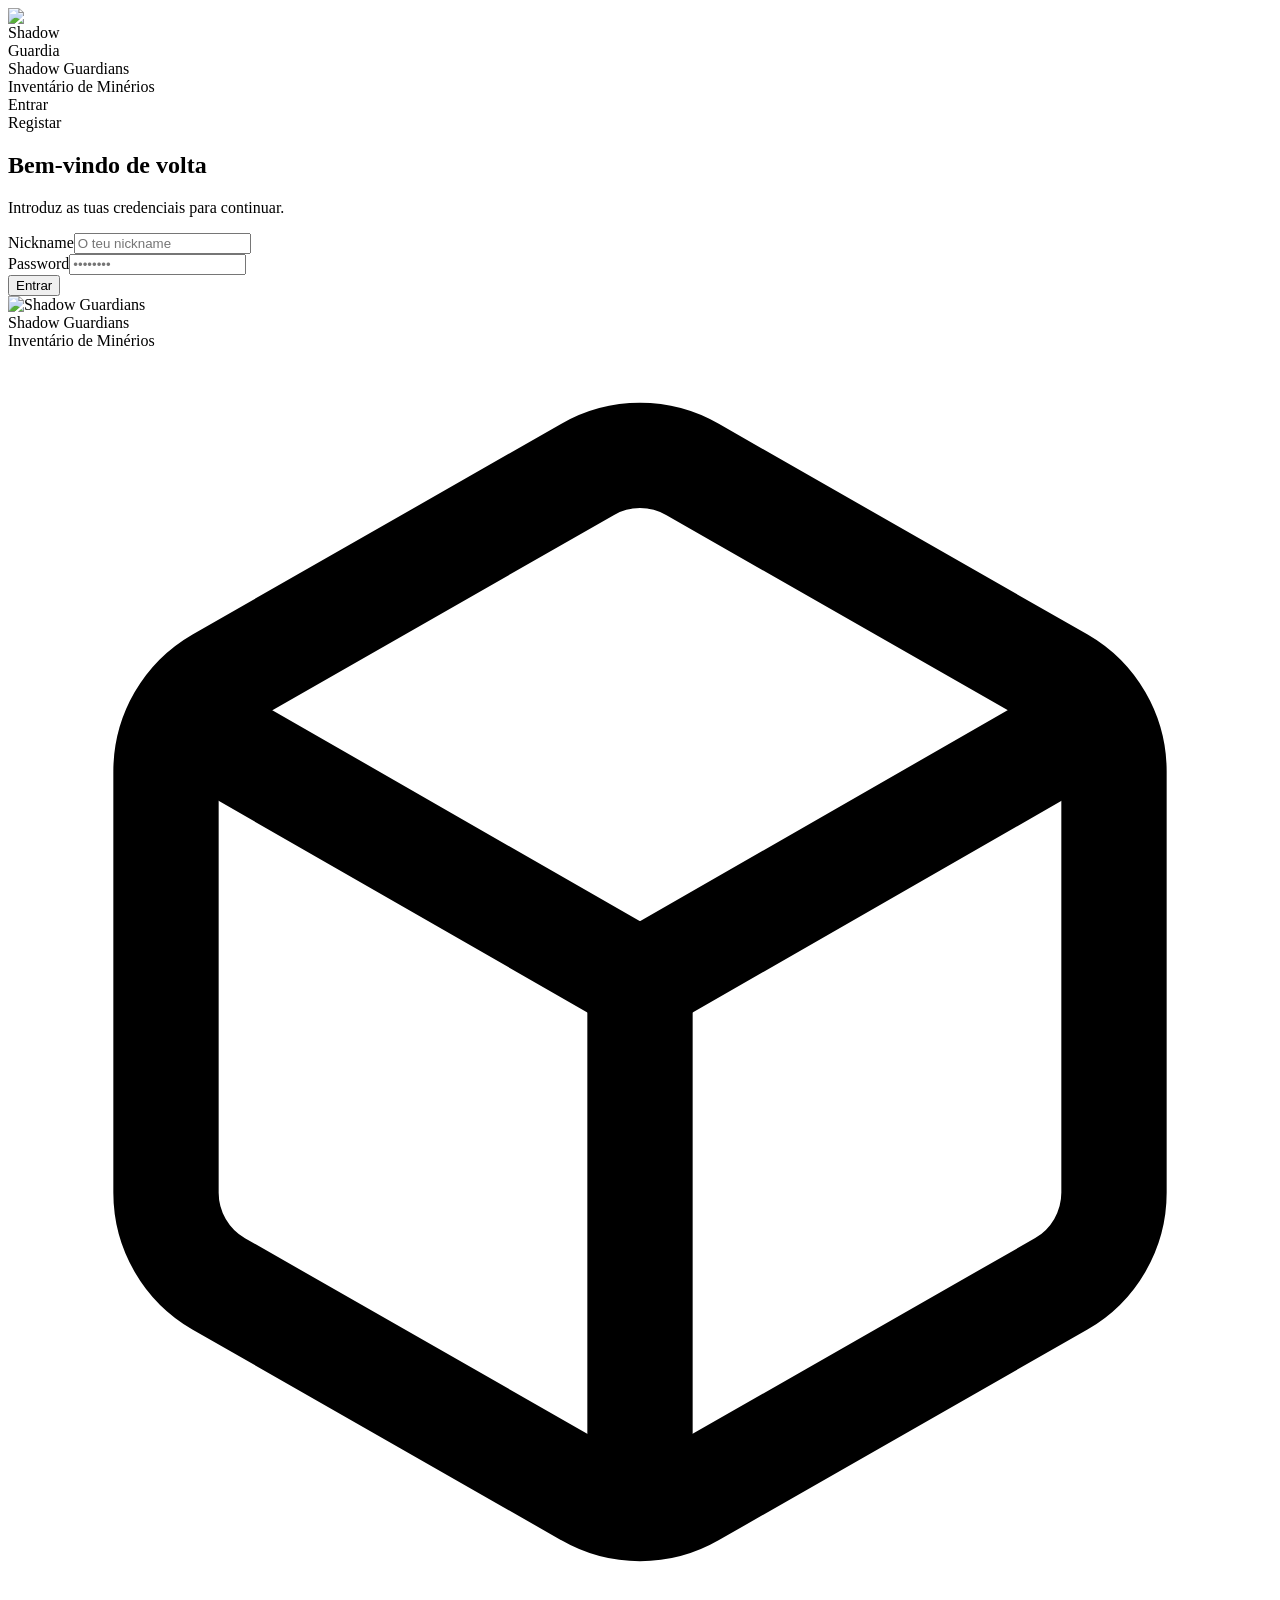
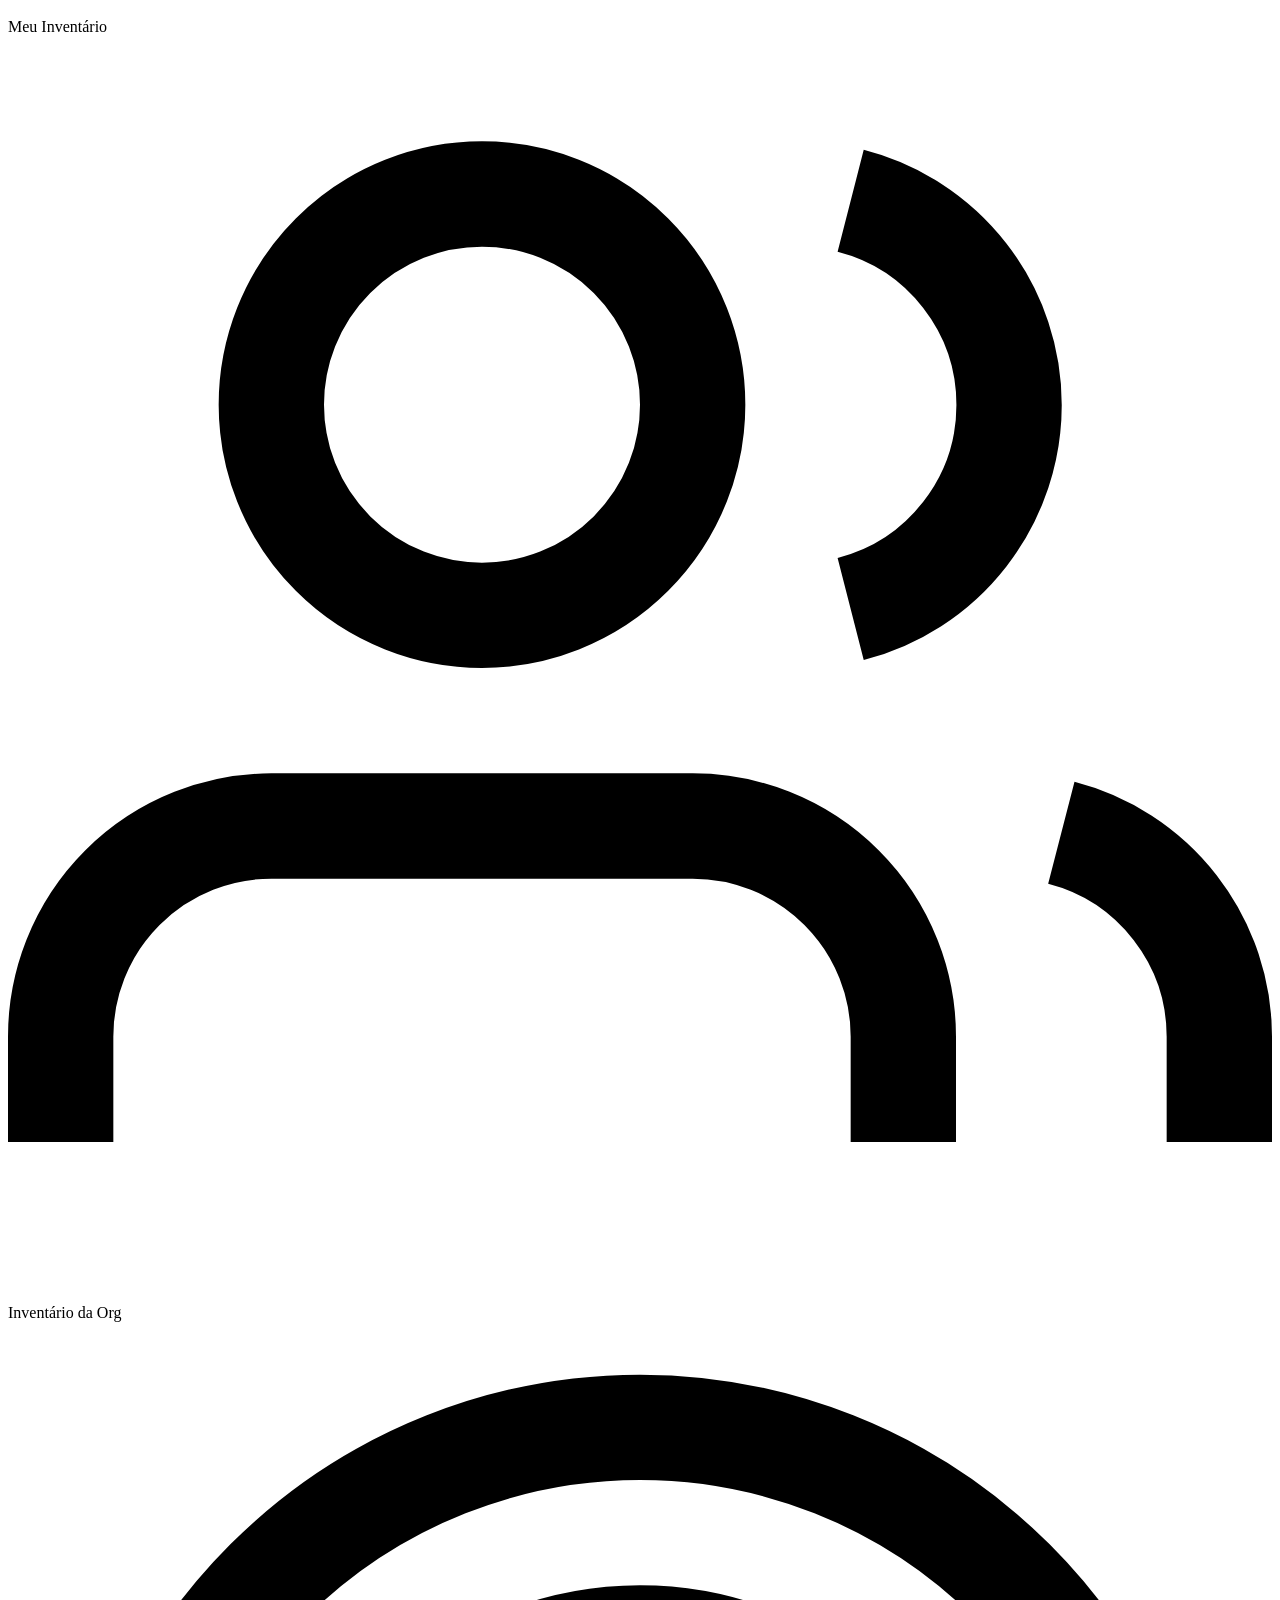
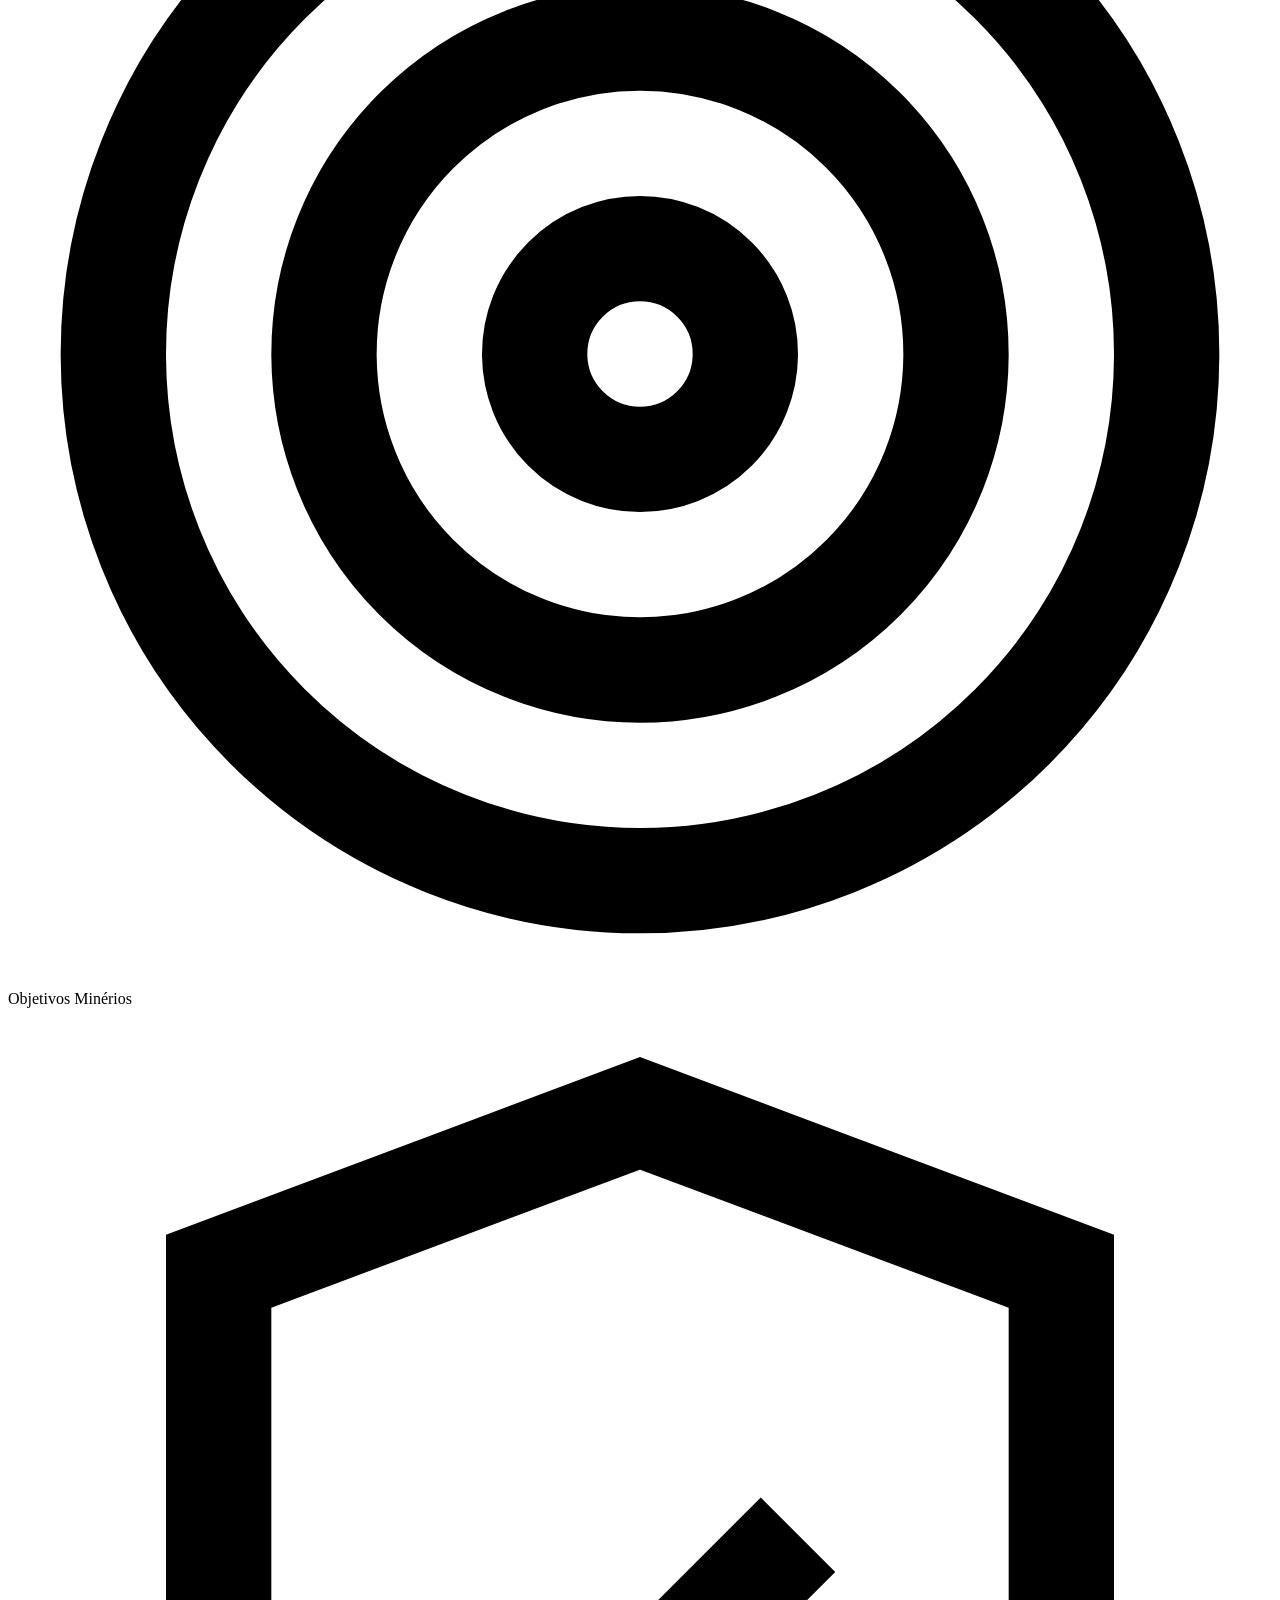
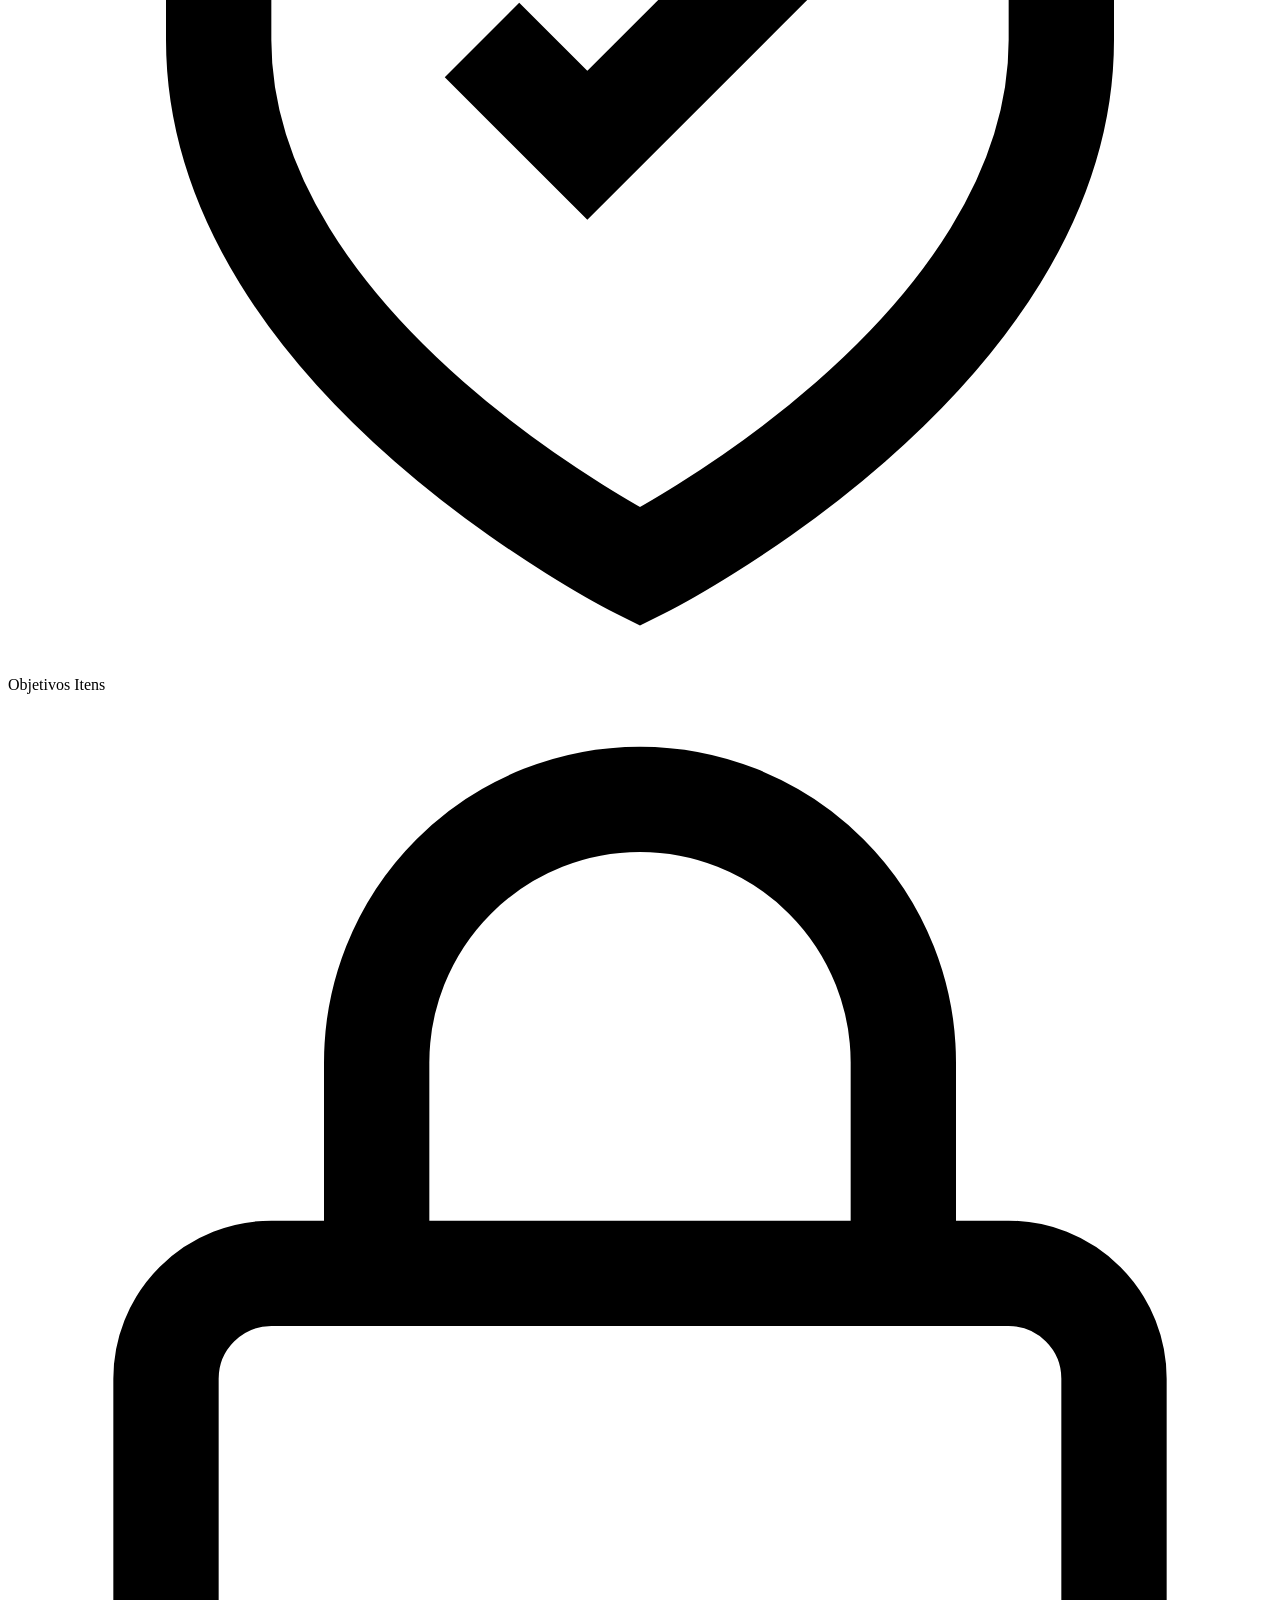
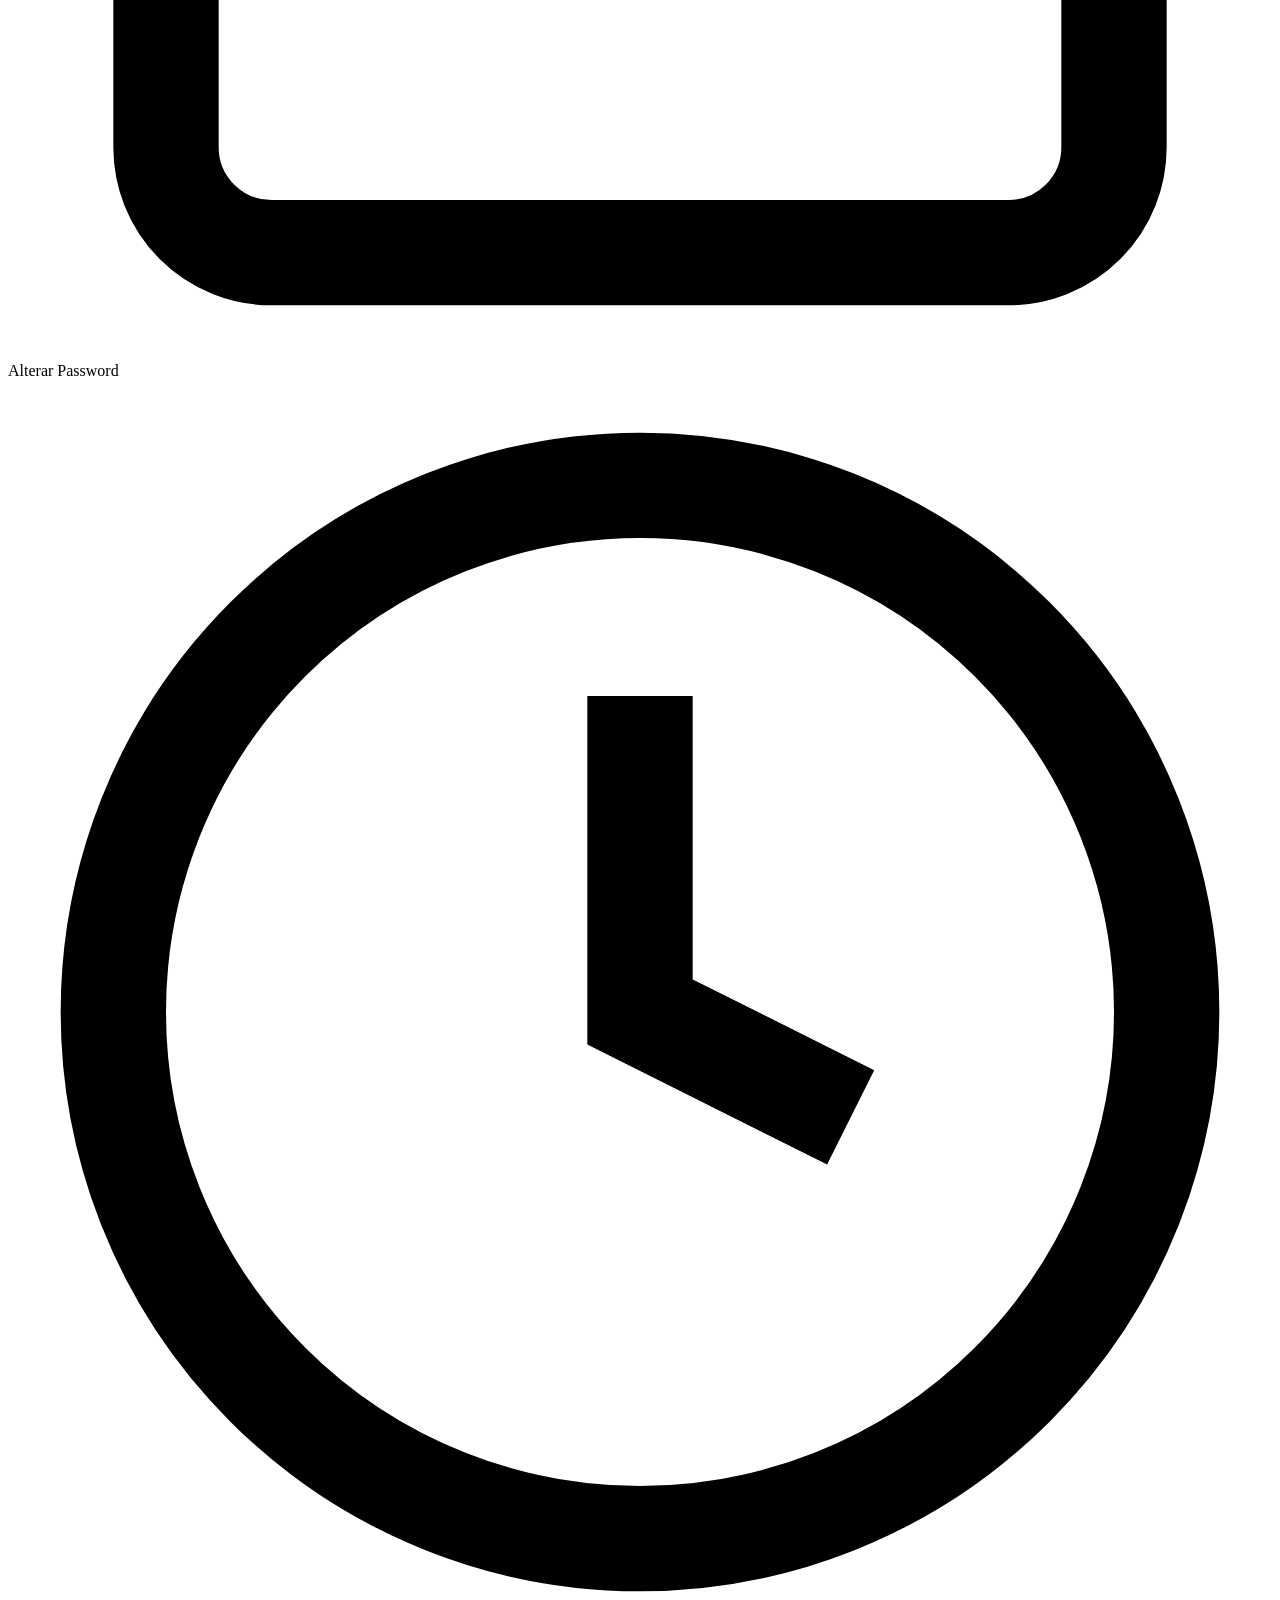
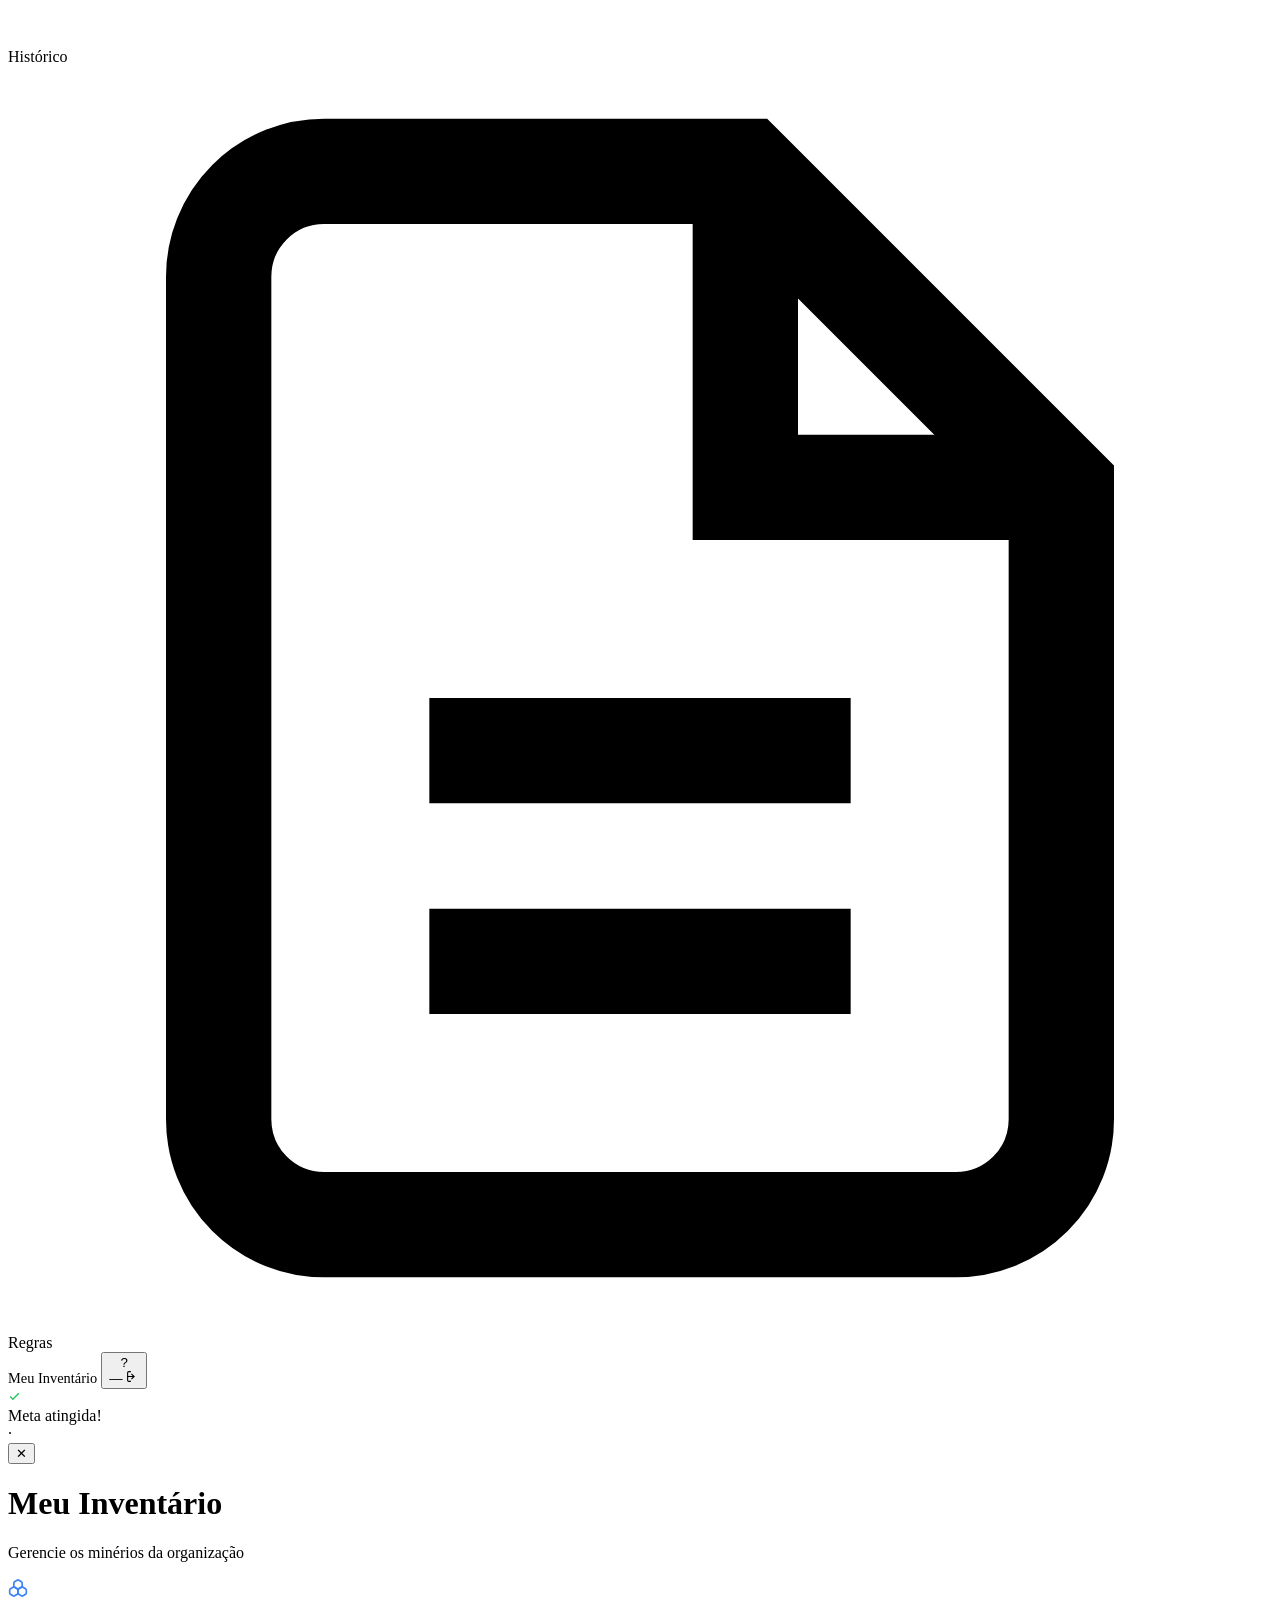
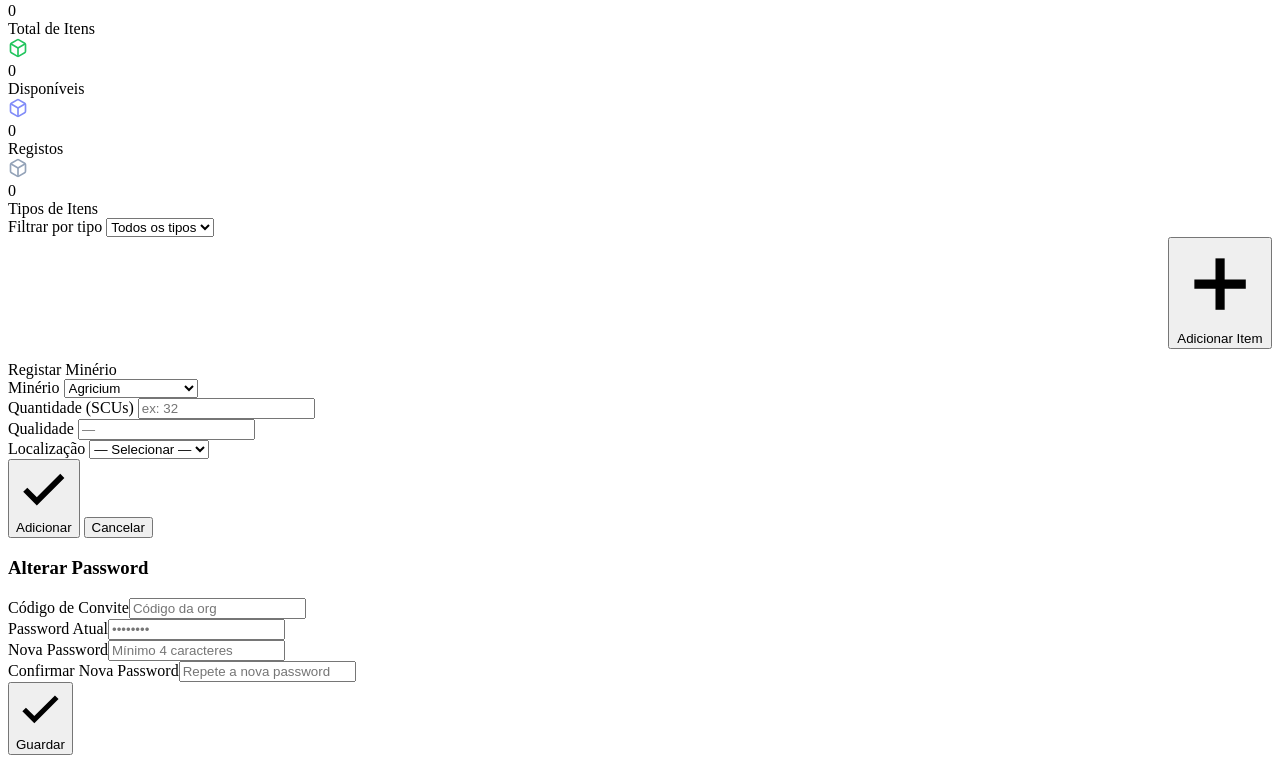
==== commit 4f463ae1: "refactor: separar CSS e JS do index.html" ====
--- a/public/index.html
+++ b/public/index.html
@@ -1,4 +1,4 @@
-<!DOCTYPE html>
+﻿<!DOCTYPE html>
 <html lang="pt-BR">
 <head>
 <meta charset="UTF-8">
@@ -6,486 +6,7 @@
 <title>Shadow Guardians</title>
 <link rel="preconnect" href="https://fonts.googleapis.com">
 <link href="https://fonts.googleapis.com/css2?family=Inter:wght@300;400;500;600;700&display=swap" rel="stylesheet">
-<style>
-*,*::before,*::after{box-sizing:border-box;margin:0;padding:0;}
-html{height:100%;font-size:14px;}
-body{font-family:'Inter',sans-serif;background:#060d18;color:#e2e8f0;height:100%;-webkit-font-smoothing:antialiased;overflow:hidden;}
-
-:root{
-  --bg:#070d1a;
-  --bg2:#090f1d;
-  --sidebar:#070d1a;
-  --surface:#0b1525;
-  --card:#0c1524;
-  --card2:#0e192a;
-  --border:rgba(255,255,255,0.06);
-  --border2:rgba(255,255,255,0.09);
-  --text:#e2e8f0;
-  --text2:#cbd5e1;
-  --muted:#64748b;
-  --muted2:#334155;
-  --accent:#3b82f6;
-  --accent2:#60a5fa;
-  --accent-bg:rgba(59,130,246,0.15);
-  --accent-border:rgba(59,130,246,0.3);
-  --success:#22c55e;
-  --success-bg:rgba(34,197,94,0.12);
-  --warn:#f59e0b;
-  --danger:#ef4444;
-  --r:0.5rem;
-  --r-sm:0.375rem;
-  --sidebar-w:260px;
-}
-
-/* ── SCROLLBAR ── */
-::-webkit-scrollbar{width:6px;height:6px;}
-::-webkit-scrollbar-track{background:transparent;}
-::-webkit-scrollbar-thumb{background:rgba(255,255,255,0.1);border-radius:99px;}
-::-webkit-scrollbar-thumb:hover{background:rgba(255,255,255,0.2);}
-*{scrollbar-width:thin;scrollbar-color:rgba(255,255,255,0.1) transparent;}
-
-/* ── SPACE BACKGROUND ── */
-body::before{content:'';position:fixed;inset:0;z-index:-2;background:radial-gradient(ellipse at 15% 40%,rgba(59,130,246,0.04) 0%,transparent 55%),radial-gradient(ellipse at 85% 15%,rgba(99,102,241,0.03) 0%,transparent 45%),radial-gradient(ellipse at 55% 85%,rgba(16,185,129,0.025) 0%,transparent 40%),#070d1a;}
-body::after{content:'';position:fixed;inset:0;z-index:-1;background-image:radial-gradient(1px 1px at 10% 15%,rgba(255,255,255,0.18) 0%,transparent 100%),radial-gradient(1px 1px at 25% 35%,rgba(255,255,255,0.12) 0%,transparent 100%),radial-gradient(1px 1px at 40% 10%,rgba(255,255,255,0.15) 0%,transparent 100%),radial-gradient(1px 1px at 55% 60%,rgba(255,255,255,0.1) 0%,transparent 100%),radial-gradient(1px 1px at 70% 25%,rgba(255,255,255,0.14) 0%,transparent 100%),radial-gradient(1px 1px at 85% 45%,rgba(255,255,255,0.1) 0%,transparent 100%),radial-gradient(1px 1px at 15% 70%,rgba(255,255,255,0.08) 0%,transparent 100%),radial-gradient(1px 1px at 30% 80%,rgba(255,255,255,0.12) 0%,transparent 100%),radial-gradient(1px 1px at 65% 75%,rgba(255,255,255,0.1) 0%,transparent 100%),radial-gradient(1px 1px at 90% 65%,rgba(255,255,255,0.12) 0%,transparent 100%);pointer-events:none;}
-
-/* ── LAYOUT ── */
-.app{display:flex;height:100vh;overflow:hidden;}
-#loginPage{display:flex;align-items:center;justify-content:center;height:100vh;width:100%;background:var(--bg);position:relative;overflow:hidden;}
-#loginPage::before{content:'';position:absolute;inset:0;z-index:0;background:radial-gradient(ellipse at 20% 40%,rgba(59,130,246,0.07) 0%,transparent 55%),radial-gradient(ellipse at 80% 20%,rgba(99,102,241,0.05) 0%,transparent 45%),radial-gradient(ellipse at 60% 80%,rgba(16,185,129,0.04) 0%,transparent 40%);}
-#loginPage::after{content:'';position:absolute;inset:0;z-index:0;background-image:radial-gradient(1px 1px at 10% 15%,rgba(255,255,255,0.22) 0%,transparent 100%),radial-gradient(1px 1px at 25% 35%,rgba(255,255,255,0.14) 0%,transparent 100%),radial-gradient(1px 1px at 55% 60%,rgba(255,255,255,0.12) 0%,transparent 100%),radial-gradient(1px 1px at 70% 25%,rgba(255,255,255,0.16) 0%,transparent 100%),radial-gradient(1px 1px at 90% 65%,rgba(255,255,255,0.14) 0%,transparent 100%),radial-gradient(1px 1px at 45% 85%,rgba(255,255,255,0.1) 0%,transparent 100%);pointer-events:none;}
-#loginPage .lw{position:relative;z-index:1;}
-#dashPage{display:none;width:100%;}
-.dash{display:flex;height:100vh;}
-
-/* ── SIDEBAR ── */
-.sidebar{
-  width:var(--sidebar-w);min-width:var(--sidebar-w);
-  background:rgba(4,8,18,0.85);
-  backdrop-filter:blur(12px);-webkit-backdrop-filter:blur(12px);
-  border-right:1px solid var(--border);
-  display:flex;flex-direction:column;
-  height:100vh;flex-shrink:0;overflow-y:auto;
-}
-.sb-header{
-  height:72px;display:flex;align-items:center;
-  padding:0 16px;border-bottom:1px solid var(--border);
-  flex-shrink:0;gap:12px;
-}
-.sb-logo{width:40px;height:40px;border-radius:0.5rem;background:linear-gradient(135deg,#3b82f6,#1d4ed8);display:flex;align-items:center;justify-content:center;flex-shrink:0;}
-.sb-name{font-size:1.1rem;font-weight:700;color:var(--text);line-height:1.2;}
-.sb-sub{font-size:0.68rem;font-weight:600;color:var(--accent2);letter-spacing:0.07em;text-transform:uppercase;margin-top:2px;}
-.sb-nav{padding:12px 8px;flex:1;}
-.sb-item{
-  display:flex;align-items:center;gap:10px;
-  padding:10px 12px;border-radius:var(--r-sm);
-  font-size:0.98rem;font-weight:500;color:#b0bfd0;
-  cursor:pointer;transition:all 0.12s;user-select:none;
-}
-.sb-item svg{width:22px;height:22px;flex-shrink:0;}
-.sb-item:hover{background:rgba(255,255,255,0.05);color:#dde6f0;}
-.sb-item.active{background:var(--accent-bg);color:var(--accent2);border:1px solid var(--accent-border);}
-.sb-item.active svg{color:var(--accent2);}
-.sb-divider{height:1px;background:var(--border);margin:8px 4px;}
-.sb-section{font-size:0.68rem;font-weight:600;color:var(--muted2);text-transform:uppercase;letter-spacing:0.08em;padding:10px 12px 4px;}
-.sb-item.admin-item{color:#f87171;}
-.sb-item.admin-item:hover{background:rgba(239,68,68,0.08);color:#fca5a5;}
-.sb-item.admin-item.open{background:rgba(239,68,68,0.1);color:#f87171;}
-.sb-subitem{display:flex;align-items:center;gap:10px;padding:8px 12px 8px 32px;border-radius:var(--r-sm);font-size:0.88rem;font-weight:500;color:#64748b;cursor:pointer;transition:all 0.12s;user-select:none;}
-.sb-subitem svg{width:16px;height:16px;flex-shrink:0;}
-.sb-subitem:hover{background:rgba(255,255,255,0.04);color:#94a3b8;}
-.sb-subitem.active{background:var(--accent-bg);color:var(--accent2);}
-
-/* ── GOAL BANNER ── */
-#goalBanner{display:none;position:relative;z-index:50;background:rgba(34,197,94,0.12);border-bottom:1px solid rgba(34,197,94,0.3);}
-#goalBanner.show{display:block;}
-.goal-banner-inner{display:flex;align-items:center;gap:16px;padding:11px 24px;}
-.goal-banner-icon{width:26px;height:26px;border-radius:50%;background:rgba(34,197,94,0.18);border:1px solid rgba(34,197,94,0.4);display:flex;align-items:center;justify-content:center;flex-shrink:0;}
-.goal-banner-text{flex:1;min-width:0;display:flex;align-items:center;gap:12px;overflow:hidden;}
-.goal-banner-title{font-size:0.9rem;font-weight:700;color:#22c55e;white-space:nowrap;flex-shrink:0;}
-.goal-banner-sep{color:rgba(34,197,94,0.4);flex-shrink:0;}
-.goal-banner-items{font-size:0.9rem;font-weight:500;color:#86efac;white-space:nowrap;overflow:hidden;text-overflow:ellipsis;}
-.goal-banner-close{background:none;border:none;color:rgba(34,197,94,0.45);cursor:pointer;padding:2px 6px;border-radius:4px;font-size:1rem;line-height:1;flex-shrink:0;}
-.goal-banner-close:hover{color:#22c55e;}
-
-/* ── MAIN ── */
-.main{flex:1;display:flex;flex-direction:column;overflow:hidden;min-width:0;}
-
-/* ── TOPBAR ── */
-.topbar{
-  height:64px;flex-shrink:0;
-  background:rgba(6,13,24,0.6);
-  border-bottom:1px solid var(--border);
-  display:flex;align-items:center;justify-content:space-between;
-  padding:0 24px;
-  box-shadow:0 1px 3px rgba(0,0,0,0.3);
-  backdrop-filter:blur(16px);-webkit-backdrop-filter:blur(16px);
-}
-.user-btn{
-  display:flex;align-items:center;gap:8px;
-  padding:6px 12px;border-radius:var(--r-sm);
-  background:var(--card);border:1px solid var(--border2);
-  color:var(--text2);cursor:pointer;font-size:0.85rem;font-weight:500;
-  font-family:'Inter',sans-serif;transition:all 0.12s;
-}
-.user-btn:hover{background:var(--card2);}
-.user-av{
-  width:28px;height:28px;border-radius:50%;
-  background:linear-gradient(135deg,#3b82f6,#1d4ed8);
-  color:#fff;display:flex;align-items:center;justify-content:center;
-  font-size:0.75rem;font-weight:700;flex-shrink:0;
-}
-
-/* ── CONTENT ── */
-.content{flex:1;overflow-y:auto;padding:24px 28px;}
-.content-inner{max-width:1280px;margin:0 auto;}
-.page-header{margin-bottom:24px;}
-.page-title{font-size:1.6rem;font-weight:700;color:var(--text);}
-.page-sub{font-size:0.85rem;color:var(--muted);margin-top:3px;}
-
-/* ── STATS ── */
-.stats-row{display:grid;grid-template-columns:repeat(4,1fr);gap:12px;margin-bottom:24px;}
-.sc{
-  background:var(--card);border:1px solid var(--border);
-  border-radius:0.875rem;padding:20px 22px;
-  display:flex;flex-direction:row;align-items:center;
-  gap:16px;min-height:88px;transition:border-color 0.15s;
-}
-.sc:hover{border-color:var(--border2);}
-.sc-icon{width:44px;height:44px;border-radius:0.625rem;display:flex;align-items:center;justify-content:center;flex-shrink:0;}
-.sc-icon.blue{background:rgba(59,130,246,0.15);}
-.sc-icon.green{background:rgba(34,197,94,0.12);}
-.sc-icon.indigo{background:rgba(99,102,241,0.12);}
-.sc-icon.gray{background:rgba(100,116,139,0.12);}
-.sc-body{display:flex;flex-direction:column;gap:2px;min-width:0;flex:1;}
-.sc-label{font-size:0.7rem;font-weight:600;color:var(--muted);text-transform:uppercase;letter-spacing:0.06em;}
-.sc-val{font-size:1.5rem;font-weight:700;color:var(--text);line-height:1.1;}
-.sc-lbl{font-size:0.72rem;color:var(--muted);text-transform:none;}
-
-/* ── TABS ── */
-.tabs-row{margin-bottom:16px;}
-.tabs-bg{
-  display:inline-flex;align-items:center;gap:2px;
-  background:#0a1628;border-radius:var(--r-sm);
-  padding:3px;height:38px;
-}
-.tab{
-  display:inline-flex;align-items:center;gap:6px;
-  padding:4px 14px;border-radius:5px;
-  font-size:0.82rem;font-weight:500;color:var(--muted);
-  cursor:pointer;background:transparent;border:1px solid transparent;
-  font-family:'Inter',sans-serif;transition:all 0.12s;height:30px;
-}
-.tab svg{width:15px;height:15px;}
-.tab:hover{color:var(--text2);}
-.tab.active{background:#0f1f3d;color:var(--text);border-color:rgba(255,255,255,0.1);}
-
-/* ── FILTER BAR ── */
-.filter-row{
-  display:grid;grid-template-columns:1fr 1fr 1fr 1fr;
-  gap:12px;margin-bottom:16px;
-}
-.fg{display:flex;flex-direction:column;gap:5px;}
-.fg label{font-size:0.75rem;color:var(--muted);font-weight:500;}
-.fg select,.fg input{
-  height:38px;padding:0 10px;
-  background:var(--card);border:1px solid var(--border2);
-  border-radius:var(--r-sm);color:var(--text2);
-  font-family:'Inter',sans-serif;font-size:0.82rem;outline:none;
-  transition:border-color 0.15s;
-  appearance:none;
-  background-image:url("data:image/svg+xml,%3Csvg xmlns='http://www.w3.org/2000/svg' width='12' height='12' viewBox='0 0 24 24' fill='none' stroke='%2364748b' stroke-width='2'%3E%3Cpath d='m6 9 6 6 6-6'/%3E%3C/svg%3E");
-  background-repeat:no-repeat;background-position:right 10px center;
-  padding-right:30px;
-}
-.fg input{
-  background-image:url("data:image/svg+xml,%3Csvg xmlns='http://www.w3.org/2000/svg' width='14' height='14' viewBox='0 0 24 24' fill='none' stroke='%2364748b' stroke-width='2'%3E%3Ccircle cx='11' cy='11' r='8'/%3E%3Cpath d='m21 21-4.35-4.35'/%3E%3C/svg%3E");
-  padding-left:34px;padding-right:10px;
-  background-position:left 10px center;
-}
-.fg select option{background:#0f1a2e;}
-.fg select:focus,.fg input:focus{border-color:var(--accent);}
-.filter-row.mine{grid-template-columns:1fr auto;}
-.filter-row.org{grid-template-columns:1fr 1fr 1fr;}
-
-/* ── BUTTONS ── */
-.btn{
-  display:inline-flex;align-items:center;gap:6px;
-  height:38px;padding:0 16px;border:none;border-radius:var(--r-sm);
-  font-family:'Inter',sans-serif;font-size:0.82rem;font-weight:500;
-  cursor:pointer;transition:all 0.12s;white-space:nowrap;
-}
-.btn svg{width:14px;height:14px;flex-shrink:0;}
-.btn-primary{background:var(--accent);color:#fff;}
-.btn-primary:hover{background:#2563eb;}
-.btn-outline{background:transparent;border:1px solid var(--border2);color:var(--muted);}
-.btn-outline:hover{border-color:var(--text2);color:var(--text2);}
-.btn-ghost{background:transparent;border:1px solid transparent;color:var(--muted);}
-.btn-ghost:hover{color:var(--danger);}
-.btn-warn-ghost{background:transparent;border:1px solid transparent;color:var(--muted);}
-.btn-warn-ghost:hover{color:var(--warn);}
-.btn-saida{
-  display:inline-flex!important;flex-direction:row!important;align-items:center!important;justify-content:center!important;
-  height:32px!important;padding:0 10px!important;gap:5px!important;white-space:nowrap!important;
-  font-size:0.75rem!important;font-weight:600!important;
-  background:rgba(245,158,11,0.1)!important;
-  border:1px solid rgba(245,158,11,0.35)!important;
-  color:#f59e0b!important;border-radius:6px!important;
-  cursor:pointer;transition:all 0.15s!important;
-}
-.btn-saida:hover{background:rgba(245,158,11,0.22)!important;border-color:rgba(245,158,11,0.6)!important;color:#fbbf24!important;transform:translateY(-1px);box-shadow:0 2px 8px rgba(245,158,11,0.2);}
-.btn-saida svg{width:13px!important;height:13px!important;margin-bottom:2px;}
-.btn-success{background:rgba(34,197,94,0.12);border:1px solid rgba(34,197,94,0.25);color:var(--success);}
-.btn-success:hover{background:rgba(34,197,94,0.2);}
-.btn-sm{height:32px;padding:0 12px;font-size:0.78rem;}
-
-/* ── ADD PANEL ── */
-#addPanel{
-  background:var(--card);border:1px solid var(--border);
-  border-radius:0.75rem;padding:20px;margin-bottom:16px;display:none;
-}
-.panel-ttl{font-size:0.75rem;font-weight:600;color:var(--muted);text-transform:uppercase;letter-spacing:0.06em;margin-bottom:16px;}
-.fg2{display:grid;grid-template-columns:2fr 1fr 1fr;gap:10px;}
-.fg2 .s2{grid-column:span 2;}
-.fg2 .s3{grid-column:span 3;}
-.ff{display:flex;flex-direction:column;gap:5px;}
-.ff label{font-size:0.72rem;font-weight:500;color:var(--muted);}
-.ff input,.ff select{
-  height:36px;padding:0 10px;
-  background:var(--bg2);border:1px solid var(--border2);
-  border-radius:var(--r-sm);color:var(--text);
-  font-family:'Inter',sans-serif;font-size:0.82rem;outline:none;
-  transition:border-color 0.15s;
-}
-.ff select{
-  appearance:none;padding-right:28px;
-  background-image:url("data:image/svg+xml,%3Csvg xmlns='http://www.w3.org/2000/svg' width='12' height='12' viewBox='0 0 24 24' fill='none' stroke='%2364748b' stroke-width='2'%3E%3Cpath d='m6 9 6 6 6-6'/%3E%3C/svg%3E");
-  background-repeat:no-repeat;background-position:right 8px center;
-  background-color:var(--bg2);
-}
-.ff select option{background:#0f1a2e;}
-.ff input:focus,.ff select:focus{border-color:var(--accent);}
-.qhint{font-size:0.7rem;color:var(--muted);font-weight:500;margin-left:4px;}
-.qhint.warn{color:#fff;background:rgba(239,68,68,0.35);border-radius:4px;padding:1px 7px;font-weight:600;}
-.form-acts{display:flex;gap:8px;margin-top:14px;}
-
-/* ── TABLE ── */
-.tbl-wrap{
-  background:var(--card);border:1px solid var(--border);
-  border-radius:0.75rem;overflow:hidden;
-}
-table{width:100%;border-collapse:collapse;table-layout:fixed;}
-thead th{
-  padding:12px 16px;text-align:left;
-  font-size:0.75rem;font-weight:600;color:var(--muted);
-  text-transform:uppercase;letter-spacing:0.04em;
-  border-bottom:1px solid var(--border);white-space:nowrap;
-  background:var(--card);overflow:hidden;
-}
-th.r,td.r{text-align:right;}
-tbody tr{border-bottom:1px solid rgba(255,255,255,0.04);transition:background 0.1s;cursor:default;}
-tbody tr:last-child{border-bottom:none;}
-tbody tr:hover{background:rgba(59,130,246,0.04);}
-tbody td{padding:14px 16px;font-size:0.9rem;vertical-align:middle;overflow:hidden;}
-/* Fixed column widths */
-col.c-item{width:auto;}
-col.c-tipo{width:120px;}
-col.c-loc{width:180px;}
-col.c-qty{width:120px;}
-col.c-qual{width:90px;}
-col.c-det{width:80px;}
-col.c-act{width:160px;}
-
-/* ── ITEM ROW ── */
-.item-icon{
-  width:34px;height:34px;border-radius:var(--r-sm);
-  background:rgba(100,116,139,0.15);
-  display:flex;align-items:center;justify-content:center;flex-shrink:0;
-  color:var(--muted);
-}
-.item-icon.comm{background:rgba(245,158,11,0.12);color:#f59e0b;}
-.item-icon.ship{background:rgba(59,130,246,0.12);color:#60a5fa;}
-.item-icon.roc{background:rgba(168,85,247,0.12);color:#c084fc;}
-.item-icon.gem{background:rgba(20,184,166,0.12);color:#2dd4bf;}
-.item-cell{display:flex;align-items:center;gap:12px;}
-.item-name{font-weight:600;color:var(--text);font-size:0.92rem;}
-.item-sub{font-size:0.75rem;color:var(--muted);margin-top:2px;}
-
-/* ── BADGES ── */
-.badge{
-  display:inline-flex;align-items:center;
-  padding:3px 10px;border-radius:9999px;
-  font-size:0.72rem;font-weight:600;border:1px solid;
-  white-space:nowrap;
-}
-.badge-comm{background:rgba(245,158,11,0.1);color:#f59e0b;border-color:rgba(245,158,11,0.25);}
-.badge-ship{background:rgba(59,130,246,0.1);color:#60a5fa;border-color:rgba(59,130,246,0.25);}
-.badge-roc{background:rgba(168,85,247,0.1);color:#c084fc;border-color:rgba(168,85,247,0.25);}
-.badge-gem{background:rgba(20,184,166,0.1);color:#2dd4bf;border-color:rgba(20,184,166,0.25);}
-
-/* ── QUANTITY ── */
-.qty-big{font-size:1.15rem;font-weight:700;color:var(--text);font-variant-numeric:tabular-nums;}
-.qty-scu{font-size:0.72rem;color:var(--muted);margin-left:3px;}
-
-/* ── STATUS / AVAIL ── */
-.status-cell{display:inline-flex;align-items:center;gap:5px;font-size:0.88rem;font-weight:600;color:var(--success);}
-.status-dot{width:7px;height:7px;border-radius:50%;background:var(--success);flex-shrink:0;}
-
-/* ── HOLDERS ── */
-.holders-cell{display:inline-flex;align-items:center;gap:5px;font-size:0.82rem;color:var(--muted);}
-.holders-cell svg{width:14px;height:14px;}
-
-/* ── QUAL ── */
-
-
-/* ── CHEVRON ── */
-.chevron-cell{color:var(--muted2);cursor:pointer;transition:color 0.12s;}
-.chevron-cell:hover{color:var(--text2);}
-
-/* ── ORG SUB-ROWS ── */
-
-.sub-table{width:100%;border-collapse:collapse;background:rgba(0,0,0,0.18);}
-.sub-table td{padding:16px 16px;font-size:0.9rem;vertical-align:middle;border-bottom:1px solid rgba(255,255,255,0.06);}
-.sub-table tr{height:52px;}.sub-table tr:last-child td{border-bottom:none;}
-.sub-table tr:hover td{background:rgba(59,130,246,0.04);}
-.sub-table td.r{text-align:right;}
-.sub-member{display:contents;}
-.player-pill{display:inline-flex;align-items:center;gap:5px;border-radius:4px;padding:2px 9px;font-size:0.75rem;font-weight:600;white-space:nowrap;}
-.sub-qty{font-weight:700;color:var(--text);font-size:1rem;}
-.sub-qual{color:var(--accent2);font-size:0.82rem;font-weight:600;}
-.sub-loc{color:var(--muted);font-size:0.8rem;overflow:hidden;text-overflow:ellipsis;white-space:nowrap;}
-.sub-scu{font-size:0.72rem;color:var(--muted);margin-left:3px;}
-
-/* ── EXPAND ── */
-.org-row{cursor:pointer;}
-.org-row:hover td{background:rgba(59,130,246,0.03);}
-.exp-icon{width:16px;height:16px;color:var(--muted);flex-shrink:0;transition:transform 0.18s;}
-.exp-icon.open{transform:rotate(90deg);}
-
-/* ── INLINE EDIT ── */
-tr.editing td{padding:6px 10px;}
-tr.editing .ff input,tr.editing .ff select{height:30px;font-size:0.82rem;}
-
-/* ── EMPTY ── */
-.empty{padding:64px 20px;text-align:center;}
-.empty svg{color:var(--muted2);margin-bottom:12px;}
-.empty p{font-size:0.88rem;color:var(--muted);}
-
-/* ── LOGIN ── */
-.lw{width:100%;max-width:400px;padding:20px;}
-.lbrand{display:flex;align-items:center;gap:14px;margin-bottom:28px;}
-.lbrand-icon{width:52px;height:52px;border-radius:0.625rem;display:flex;align-items:center;justify-content:center;overflow:hidden;background:transparent;}
-.lbrand-name{font-size:1.3rem;font-weight:700;color:var(--text);}
-.lbrand-sub{font-size:0.78rem;color:var(--accent2);font-weight:600;letter-spacing:0.05em;text-transform:uppercase;margin-top:2px;}
-.lcard{background:rgba(12,21,36,0.6);backdrop-filter:blur(20px);-webkit-backdrop-filter:blur(20px);border:1px solid rgba(255,255,255,0.08);border-radius:1rem;padding:28px;box-shadow:0 8px 32px rgba(0,0,0,0.4),inset 0 1px 0 rgba(255,255,255,0.05);}
-.lcard h2{font-size:1.1rem;font-weight:700;color:var(--text);margin-bottom:5px;}
-.lcard .lsub{font-size:0.85rem;color:var(--muted);margin-bottom:22px;line-height:1.5;}
-.atabs{display:flex;gap:2px;margin-bottom:22px;background:rgba(255,255,255,0.04);border-radius:var(--r-sm);padding:3px;}
-.atab{flex:1;text-align:center;padding:7px;border-radius:5px;font-size:0.85rem;font-weight:500;color:var(--muted);cursor:pointer;border:1px solid transparent;transition:all 0.12s;font-family:'Inter',sans-serif;}
-.atab.active{background:rgba(15,25,48,0.8);color:var(--text);border-color:var(--border2);}
-.lf{margin-bottom:14px;}
-.lf label{display:block;font-size:0.75rem;font-weight:500;color:var(--muted);margin-bottom:5px;text-transform:uppercase;letter-spacing:0.04em;}
-.lf input{width:100%;height:38px;padding:0 12px;background:rgba(255,255,255,0.04);border:1px solid var(--border2);border-radius:var(--r-sm);color:var(--text);font-family:'Inter',sans-serif;font-size:0.88rem;outline:none;transition:border-color 0.15s;}
-.lf input:focus{border-color:var(--accent);}
-.btn-full{width:100%;justify-content:center;}
-
-/* ── PASSWORD PAGE ── */
-#pwPage{display:none;max-width:420px;}
-#pwPage .pw-card{background:var(--card);border:1px solid var(--border);border-radius:0.75rem;padding:24px;}
-#pwPage h3{font-size:0.78rem;font-weight:600;color:var(--muted);text-transform:uppercase;letter-spacing:0.06em;margin-bottom:18px;}
-
-/* ── MODAL ── */
-.modal-ov{position:fixed;inset:0;background:rgba(0,0,0,0.75);display:flex;align-items:center;justify-content:center;z-index:500;padding:20px;}
-.modal-box{background:var(--card);border:1px solid var(--border);border-radius:0.75rem;padding:24px;width:100%;max-width:380px;overflow:visible;}
-.modal-box h3{font-size:1rem;font-weight:700;color:var(--text);margin-bottom:4px;}
-.modal-sub{font-size:0.85rem;color:var(--muted);margin-bottom:18px;}
-.modal-name{font-size:0.95rem;font-weight:600;color:var(--accent2);margin-bottom:3px;}
-.modal-stock{font-size:0.82rem;color:var(--muted);margin-bottom:14px;}
-.modal-acts{display:flex;gap:8px;margin-top:16px;}
-
-/* ── TOAST ── */
-#toast{position:fixed;bottom:24px;right:24px;padding:10px 16px;border-radius:var(--r-sm);font-size:0.82rem;font-weight:500;z-index:999;transform:translateY(10px);opacity:0;transition:all 0.2s;pointer-events:none;max-width:320px;}
-#toast.show{transform:translateY(0);opacity:1;}
-#toast.ok{background:#052e16;border:1px solid rgba(34,197,94,0.3);color:var(--success);}
-#toast.err{background:#1c0a0a;border:1px solid rgba(239,68,68,0.3);color:var(--danger);}
-
-@media(max-width:900px){.stats-row{grid-template-columns:repeat(2,1fr);}.filter-row{grid-template-columns:1fr 1fr;}}
-@media(max-width:700px){.sidebar{display:none;}.fg2{grid-template-columns:1fr 1fr;}.fg2 .s3{grid-column:span 2;}}
-
-/* ── OBJETIVOS ── */
-.obj-list{display:flex;flex-direction:column;gap:8px;width:100%;}
-.obj-card{background:var(--card);border:1px solid var(--border);border-radius:0.75rem;padding:14px 20px;display:flex;flex-direction:row;align-items:center;gap:14px;transition:border-color 0.2s,transform 0.15s,box-shadow 0.2s;min-height:58px;}
-
-.obj-card:hover{border-color:var(--border2);transform:translateY(-1px);box-shadow:0 4px 14px rgba(0,0,0,0.2);}
-.obj-rank{width:28px;height:28px;border-radius:50%;display:flex;align-items:center;justify-content:center;font-size:0.7rem;font-weight:800;flex-shrink:0;letter-spacing:-0.02em;}
-.obj-rank.r1{background:rgba(251,191,36,0.12);color:#fbbf24;border:2px solid rgba(251,191,36,0.35);}
-.obj-rank.r2{background:rgba(148,163,184,0.12);color:#94a3b8;border:2px solid rgba(148,163,184,0.25);}
-.obj-rank.r3{background:rgba(180,120,60,0.12);color:#b47c3c;border:2px solid rgba(180,120,60,0.25);}
-.obj-rank.rn{background:rgba(100,116,139,0.08);color:var(--muted);border:1px solid var(--border);}
-.obj-info{flex:1;}
-.obj-name{font-size:1rem;font-weight:700;color:var(--text);}
-.obj-desc{font-size:0.82rem;color:var(--muted);margin-top:3px;}
-.obj-priority-1 .obj-card{border-color:rgba(251,191,36,0.3);}
-.obj-drag-handle{color:var(--muted2);cursor:grab;padding:4px;}
-.obj-drag-handle:active{cursor:grabbing;}
-.obj-edit-row{display:flex;gap:8px;align-items:center;background:var(--card2);border:1px solid var(--border2);border-radius:0.75rem;padding:14px 16px;}
-
-/* ── REGRAS ── */
-.rules-section{margin-top:36px;}
-.rules-section-header{display:flex;align-items:center;gap:12px;margin-bottom:20px;padding-bottom:12px;border-bottom:1px solid var(--border2);}
-.rules-section-icon{width:34px;height:34px;border-radius:0.5rem;background:rgba(99,102,241,0.12);border:1px solid rgba(99,102,241,0.2);display:flex;align-items:center;justify-content:center;color:#818cf8;flex-shrink:0;}
-.rules-section-title{font-size:1.05rem;font-weight:700;color:var(--text);}
-.rules-section-sub{font-size:0.78rem;color:var(--muted);margin-top:2px;}
-.rules-list{display:flex;flex-direction:column;gap:8px;}
-.rule-card{background:var(--card);border:1px solid var(--border);border-radius:0.75rem;padding:16px 20px;display:flex;align-items:flex-start;gap:14px;transition:border-color 0.15s;}
-.rule-card:hover{border-color:var(--border2);}
-.rule-num{width:26px;height:26px;border-radius:50%;background:rgba(99,102,241,0.1);border:1px solid rgba(99,102,241,0.2);display:flex;align-items:center;justify-content:center;font-size:0.68rem;font-weight:800;color:#818cf8;flex-shrink:0;margin-top:1px;}
-.rule-body{flex:1;min-width:0;}
-.rule-title{font-size:0.95rem;font-weight:600;color:var(--text);line-height:1.4;}
-.rule-desc{font-size:0.82rem;color:var(--muted);margin-top:4px;line-height:1.6;}
-.rule-tag{display:inline-flex;align-items:center;padding:2px 8px;border-radius:9999px;font-size:0.68rem;font-weight:700;letter-spacing:0.04em;text-transform:uppercase;margin-top:8px;}
-.rule-tag.warn{background:rgba(245,158,11,0.1);color:#f59e0b;border:1px solid rgba(245,158,11,0.2);}
-.rule-tag.info{background:rgba(59,130,246,0.1);color:#60a5fa;border:1px solid rgba(59,130,246,0.2);}
-.rule-tag.danger{background:rgba(239,68,68,0.1);color:#f87171;border:1px solid rgba(239,68,68,0.2);}
-.rule-tag.success{background:rgba(34,197,94,0.1);color:#22c55e;border:1px solid rgba(34,197,94,0.2);}
-.rule-empty{padding:32px 0;text-align:center;color:var(--muted);font-size:0.85rem;}
-
-/* ── SAÍDA TYPE BTNS ── */
-.saida-type-btn{
-  flex:1;display:flex;align-items:center;justify-content:center;gap:6px;
-  height:36px;padding:0 10px;border-radius:var(--r-sm);
-  font-family:'Inter',sans-serif;font-size:0.78rem;font-weight:500;
-  background:var(--card2);border:1px solid var(--border2);color:var(--muted);
-  cursor:pointer;transition:all 0.12s;
-}
-.saida-type-btn.active{background:var(--accent-bg);border-color:var(--accent-border);color:var(--accent2);}
-.saida-type-btn:hover:not(.active){border-color:var(--text2);color:var(--text2);}
-
-/* ── ADMIN ── */
-.badge-admin{background:rgba(239,68,68,0.1);color:#f87171;border:1px solid rgba(239,68,68,0.25);display:inline-flex;align-items:center;padding:2px 8px;border-radius:9999px;font-size:0.68rem;font-weight:700;letter-spacing:0.04em;text-transform:uppercase;}
-.sb-item.admin-item{color:#f87171;}
-.sb-item.admin-item:hover{background:rgba(239,68,68,0.08);color:#fca5a5;}
-.sb-item.admin-item.active{background:rgba(239,68,68,0.12);color:#f87171;border:1px solid rgba(239,68,68,0.25);}
-.admin-section{margin-bottom:28px;}
-.admin-section-title{font-size:0.72rem;font-weight:700;color:var(--text2);text-transform:uppercase;letter-spacing:0.08em;margin-bottom:14px;padding-bottom:10px;border-bottom:1px solid var(--border2);display:flex;align-items:center;gap:8px;}
-.admin-section-title::before{content:'';width:3px;height:14px;border-radius:2px;background:var(--accent);display:inline-block;}
-.admin-card{background:var(--card);border:1px solid var(--border);border-radius:0.75rem;padding:20px;margin-bottom:12px;}
-.admin-user-row{display:flex;align-items:center;gap:12px;padding:12px 0;border-bottom:1px solid rgba(255,255,255,0.04);}
-.admin-user-row:last-child{border-bottom:none;padding-bottom:0;}
-.admin-user-av{width:34px;height:34px;border-radius:50%;background:linear-gradient(135deg,#3b82f6,#1d4ed8);color:#fff;display:flex;align-items:center;justify-content:center;font-size:0.8rem;font-weight:700;flex-shrink:0;}
-.admin-user-name{font-weight:600;font-size:0.88rem;color:var(--text);flex:1;}
-.admin-user-acts{display:flex;gap:6px;align-items:center;}
-.btn-danger{background:rgba(239,68,68,0.1);border:1px solid rgba(239,68,68,0.25);color:#f87171;}
-.btn-danger:hover{background:rgba(239,68,68,0.2);border-color:rgba(239,68,68,0.4);color:#fca5a5;}
-.admin-grid{display:grid;grid-template-columns:1fr 1fr;gap:12px;}
-.admin-loc-row{display:flex;align-items:center;gap:8px;padding:8px 0;border-bottom:1px solid rgba(255,255,255,0.04);}
-.admin-loc-row:last-child{border-bottom:none;}
-.admin-loc-name{flex:1;font-size:0.88rem;color:var(--text2);}
-.admin-loc-edit{flex:1;}
-.admin-loc-edit input{width:100%;height:32px;padding:0 8px;background:var(--bg2);border:1px solid var(--border2);border-radius:var(--r-sm);color:var(--text);font-family:'Inter',sans-serif;font-size:0.82rem;outline:none;}
-.admin-loc-edit input:focus{border-color:var(--accent);}
-#adminPage{display:none;}
-.saida-admin-user{font-size:0.75rem;color:var(--muted);margin-top:2px;}
-</style>
+<link rel="stylesheet" href="/assets/style.css">
 </head>
 <body>
 
@@ -990,15 +511,15 @@
             <div class="admin-section" id="asec-rules">
               <div class="admin-section-title">Gerir Regras da Org</div>
               <div class="admin-card">
-                <p style="font-size:0.82rem;color:var(--muted);margin-bottom:14px;">Regras visíveis a todos os membros na página de Objetivos. Arrasta para reordenar.</p>
+                <p style="font-size:0.82rem;color:var(--muted);margin-bottom:14px;">Regras visíveis a todos os membros na página "Regras". Arrasta para reordenar.</p>
                 <div id="adminRulesList" style="margin-bottom:14px;"></div>
                 <div style="border-top:1px solid var(--border);padding-top:14px;margin-top:4px;">
-                  <div style="display:grid;grid-template-columns:1fr 1fr;gap:8px;margin-bottom:8px;">
-                    <div class="ff">
+                  <div style="margin-bottom:8px;display:flex;gap:8px;align-items:flex-end;">
+                    <div class="ff" style="flex:1;">
                       <label>Título da Regra</label>
-                      <input type="text" id="newRuleTitle" placeholder="ex: Qualidade mínima de mineração" style="height:38px;padding:0 10px;background:var(--bg2);border:1px solid var(--border2);border-radius:var(--r-sm);color:var(--text);font-family:'Inter',sans-serif;font-size:0.82rem;outline:none;width:100%;">
-                    </div>
-                    <div class="ff">
+                      <input type="text" id="newRuleTitle" placeholder="ex: Qualidade mínima de mineração" style="height:38px;padding:0 10px;background:var(--bg2);border:1px solid var(--border2);border-radius:var(--r-sm);color:var(--text);font-family:'Inter',sans-serif;font-size:0.82rem;outline:none;width:100%;" onfocus="this.style.borderColor='var(--accent)'" onblur="this.style.borderColor='var(--border2)'">
+                    </div>
+                    <div class="ff" style="flex:0 0 160px;">
                       <label>Etiqueta</label>
                       <select id="newRuleTag" style="height:38px;padding:0 10px;background:var(--bg2);border:1px solid var(--border2);border-radius:var(--r-sm);color:var(--text);font-family:'Inter',sans-serif;font-size:0.82rem;outline:none;width:100%;appearance:none;background-image:url(\"data:image/svg+xml,%3Csvg xmlns='http://www.w3.org/2000/svg' width='12' height='12' viewBox='0 0 24 24' fill='none' stroke='%2364748b' stroke-width='2'%3E%3Cpath d='m6 9 6 6 6-6'/%3E%3C/svg%3E\");background-repeat:no-repeat;background-position:right 10px center;padding-right:30px;">
                         <option value="">— Sem etiqueta —</option>
@@ -1009,10 +530,10 @@
                       </select>
                     </div>
                   </div>
-                  <div style="margin-bottom:8px;">
+                  <div style="margin-bottom:10px;">
                     <div class="ff">
                       <label>Descrição <span style="font-size:0.7rem;color:var(--muted);font-weight:400;">— detalhe opcional da regra</span></label>
-                      <textarea id="newRuleDesc" placeholder="ex: Todos os minérios devem ter qualidade entre 900 e 1000. Minérios abaixo deste valor não são aceites no inventário da org." style="width:100%;min-height:72px;padding:8px 10px;background:var(--bg2);border:1px solid var(--border2);border-radius:var(--r-sm);color:var(--text);font-family:'Inter',sans-serif;font-size:0.82rem;outline:none;resize:vertical;line-height:1.5;" onfocus="this.style.borderColor='var(--accent)'" onblur="this.style.borderColor='var(--border2)'"></textarea>
+                      <textarea id="newRuleDesc" placeholder="ex: Todos os minérios devem ter qualidade entre 900 e 1000. Minérios abaixo deste valor não são aceites no inventário da org." style="width:100%;min-height:180px;padding:12px 14px;background:var(--bg2);border:1px solid var(--border2);border-radius:var(--r-sm);color:var(--text);font-family:'Inter',sans-serif;font-size:0.92rem;outline:none;resize:vertical;line-height:1.7;" onfocus="this.style.borderColor='var(--accent)'" onblur="this.style.borderColor='var(--border2)'"></textarea>
                     </div>
                   </div>
                   <div style="display:flex;justify-content:flex-end;">
@@ -1090,10 +611,9 @@
 
           <!-- REGRAS PAGE -->
           <div id="rulesPage" style="display:none;">
-            <div style="max-width:780px;margin:0 auto;">
-              <div style="margin-bottom:28px;">
+            <div style="max-width:900px;margin:0 auto;">
+              <div style="margin-bottom:32px;">
                 <h1 class="page-title">Regras da Org</h1>
-                <p class="page-sub">Lê e cumpre antes de contribuíres para o inventário</p>
               </div>
               <div id="rulesContainer"></div>
             </div>
@@ -1206,1570 +726,6 @@
 
 <div id="toast"></div>
 
-<script>
-// ── QUAL CONFIG ───────────────────────────────────────────────────────────
-const DEFAULT_SHIP=['Agricium','Aluminum','Aslarite','Beryl','Bexalite','Borase','Copper','Corundum','Glacium','Gold','Hephaestanite','Iron','Laranite','Lindinium','Ouratite','Quantanium','Quartz','Riccite','Savrilium','Silicon','Stileron','Taranite','Titanium','Torite','Tungsten'];
-const DEFAULT_GEM=['Aphorite','Beradom','Carinite','Carinite (Pure)','Dolivine','Feynmaline','Glacosite','Hadanite','Jaclium','Jaclium (Ore)','Janalite','Sadaryx','Saldynium','Saldynium (Ore)'];
-let SHIP_LIST=JSON.parse(localStorage.getItem('sg_ship_list')||'null')||[...DEFAULT_SHIP];
-let GEM_LIST=JSON.parse(localStorage.getItem('sg_gem_list')||'null')||[...DEFAULT_GEM];
-let SHIP_M=new Set(SHIP_LIST);
-const ROC_M=new Set();
-let GEM_M=new Set(GEM_LIST);
-function refreshOreSets(){SHIP_M=new Set(SHIP_LIST);GEM_M=new Set(GEM_LIST);}
-const QSPEC={};
-function qCfg(n){return{min:900,max:1000,req:true};}
-function oreIcon(n){if(GEM_M.has(n))return'gem';if(SHIP_M.has(n))return'ship';return'comm';}
-function oreBadge(n){if(GEM_M.has(n))return['badge-gem','Gema'];if(SHIP_M.has(n))return['badge-ship','Minério'];return['badge-comm','Minério'];}
-function oreUnit(n){return GEM_M.has(n)?'UND':'SCU';}
-function buildOreOptions(){
-  const shipOpts=SHIP_LIST.slice().sort().map(n=>`<option value="${esc(n)}">${esc(n)}</option>`).join('');
-  const gemOpts=GEM_LIST.slice().sort().map(n=>`<option value="${esc(n)}">${esc(n)}</option>`).join('');
-  const html=`<optgroup label="Minérios Ship">${shipOpts}</optgroup><optgroup label="Gemas (UND)">${gemOpts}</optgroup>`;
-  ['iOre','aOre'].forEach(id=>{const el=document.getElementById(id);if(el)el.innerHTML=html;});
-}
-
-let cUser='',myI=[],orgI=[],allUsers=[],customLocs=[],view='inv',tab='all',saidaId=null;
-const ADMINS=new Set(['lpOpOvl']);
-let adminExtra=new Set();
-function isAdmin(){return ADMINS.has(cUser)||adminExtra.has(cUser);}
-function checkAdminUI(){
-  const show=isAdmin();
-  document.getElementById('nav-admin').style.display=show?'flex':'none';
-  if(show){
-    const av=document.getElementById('uAv');
-    const nb=document.getElementById('uName');
-    if(!document.getElementById('adminBadge')){
-      const b=document.createElement('span');b.id='adminBadge';b.className='badge-admin';b.textContent='ADM';
-      nb.parentNode.insertBefore(b,nb.nextSibling);
-    }
-  }
-}
-
-// ── AUTO LOGIN ───────────────────────────────────────────────────────────
-(async function autoLogin(){
-  const saved=localStorage.getItem('sg_user');
-  if(saved){cUser=saved;try{await loadData();return;}catch{localStorage.removeItem('sg_user');}}
-})();
-
-// ── AUTH ──────────────────────────────────────────────────────────────────
-function showAuth(t){
-  const saved=localStorage.getItem('sg_user');
-  if(saved&&document.getElementById('lU'))document.getElementById('lU').value=saved;
-  document.getElementById('fL').style.display=t==='l'?'block':'none';
-  document.getElementById('fR').style.display=t==='r'?'block':'none';
-  document.getElementById('tabL').classList.toggle('active',t==='l');
-  document.getElementById('tabR').classList.toggle('active',t==='r');
-}
-async function doLogin(){
-  const u=document.getElementById('lU').value.trim(),p=document.getElementById('lP').value;
-  if(!u||!p)return toast('Preenche todos os campos.','err');
-  try{const r=await fetch('/api/login',{method:'POST',headers:{'Content-Type':'application/json'},body:JSON.stringify({username:u,password:p})});const d=await r.json();if(!r.ok)return toast(d.error||'Erro.','err');cUser=d.player.username;localStorage.setItem('sg_user',cUser);await loadData();}catch{toast('Erro de ligação.','err');}
-}
-async function doRegister(){
-  const u=document.getElementById('rU').value.trim(),p=document.getElementById('rP').value,p2=document.getElementById('rP2').value,c=document.getElementById('rC').value.trim();
-  if(!u)return toast('Introduz o teu nickname.','err');
-  if(p.length<4)return toast('Password mínimo 4 caracteres.','err');
-  if(p!==p2)return toast('Passwords não coincidem.','err');
-  if(!c)return toast('Introduz o código de convite.','err');
-  try{const r=await fetch('/api/register',{method:'POST',headers:{'Content-Type':'application/json'},body:JSON.stringify({username:u,password:p,invite_code:c})});const d=await r.json();if(!r.ok)return toast(d.error||'Erro.','err');cUser=d.player.username;localStorage.setItem('sg_user',cUser);await loadData();}catch{toast('Erro de ligação.','err');}
-}
-document.addEventListener('keydown',e=>{
-  if(e.key!=='Enter')return;
-  if(document.getElementById('loginPage').style.display!=='none'){if(document.getElementById('fL').style.display!=='none')doLogin();else doRegister();}
-  else if(document.getElementById('mSaida').style.display!=='none')confirmSaida();
-});
-function logout(){cUser='';myI=[];orgI=[];localStorage.removeItem('sg_user');document.getElementById('loginPage').style.display='flex';document.getElementById('dashPage').style.display='none';document.getElementById('lU').value='';document.getElementById('lP').value='';}
-
-// ── LOAD ──────────────────────────────────────────────────────────────────
-async function loadData(){
-  try{
-    const[rM,rO]=await Promise.all([fetch(`/api/items?username=${encodeURIComponent(cUser)}`),fetch('/api/items?org=1')]);
-    const dM=await rM.json(),dO=await rO.json();
-    myI=dM.items||[];orgI=dO.items||[];
-    document.getElementById('loginPage').style.display='none';
-    document.getElementById('dashPage').style.display='block';
-    document.getElementById('uAv').textContent=cUser[0].toUpperCase();
-    const uc=userColor(cUser);
-    document.getElementById('uAv').style.background=`linear-gradient(135deg,${uc.text},${uc.border.replace('0.35','0.8').replace('0.3','0.8')})`;
-    document.getElementById('uName').textContent=cUser;
-    populateLocFilter();
-    buildOreOptions();
-    try{const ra=await fetch('/api/admins');const da=await ra.json();adminExtra=new Set(da.admins||[]);}catch{}
-    checkAdminUI();
-    await loadLocations();
-    await renderStatsCards();
-    renderCurrent();
-    checkGoalBanner();
-  }catch(err){toast('Erro ao carregar: '+err.message,'err');}
-}
-
-function populateLocFilter(){
-  // fLoc removido — filtro de localização apenas na view da org
-}
-
-// ── VIEW SWITCH ───────────────────────────────────────────────────────────
-function setView(v,el){
-  view=v;
-  document.querySelectorAll('.sb-item').forEach(i=>i.classList.remove('active'));
-  el.classList.add('active');
-  // Fechar menu admin ao mudar para outra vista
-  adminMenuOpen=false;
-  document.getElementById('adminSubMenu').style.display='none';
-  document.getElementById('nav-admin').classList.remove('open');
-  document.getElementById('adminMenuChevron').style.transform='rotate(0deg)';
-  checkGoalBanner();
-
-  const isPw=v==='pw',isOrg=v==='org',isInv=v==='inv',isHist=v==='hist',isObj=v==='obj',isObjItems=v==='objitems',isRules=v==='rules';
-  document.querySelector('.page-header').style.display=(isObj||isObjItems||isRules)?'none':'';
-  document.getElementById('pwPage').style.display=isPw?'block':'none';
-  document.getElementById('adminPage').style.display='none';
-  document.getElementById('histPage').style.display=isHist?'block':'none';
-  document.getElementById('objPage').style.display=isObj?'block':'none';
-  document.getElementById('objitemsPage').style.display=isObjItems?'block':'none';
-  document.getElementById('rulesPage').style.display=isRules?'block':'none';
-  document.getElementById('statsRow').style.display=(isPw||isHist||isObj||isObjItems||isRules)?'none':'grid';
-  document.getElementById('filterRow').style.display='none';
-  document.getElementById('filterRowOrg').style.display=isOrg?'flex':'none';
-  document.getElementById('addBtnRow').style.display=isInv?'flex':'none';
-  document.getElementById('addPanel').style.display='none';
-  document.getElementById('tblWrapInv').style.display=isInv?'block':'none';
-  document.getElementById('tblWrapOrg').style.display=isOrg?'block':'none';
-  if(isPw){
-    document.getElementById('tbTitle').textContent='Alterar Password';
-    document.getElementById('pgTitle').textContent='Alterar Password';
-    document.getElementById('pgSub').textContent='Actualiza a tua password de acesso';
-    ['pwC','pwA','pwN','pwN2'].forEach(id=>document.getElementById(id).value='');
-  }else if(isHist){
-    document.getElementById('tbTitle').textContent='Histórico';
-    document.getElementById('pgTitle').textContent='Histórico de Transações';
-    document.getElementById('pgSub').textContent='Registo de todas as entradas e saídas de stock';
-    renderHist();
-  }else if(isObj){
-    document.getElementById('tbTitle').textContent='Objetivos Minérios';
-    document.getElementById('pgTitle').textContent='Objetivos Minérios';
-    document.getElementById('pgSub').textContent='Minérios e gemas que a org está a priorizar';
-    renderObj();
-  }else if(isObjItems){
-    document.getElementById('tbTitle').textContent='Objetivos Itens';
-    document.getElementById('pgTitle').textContent='Objetivos Itens';
-    document.getElementById('pgSub').textContent='Itens de equipamento que a org está a priorizar';
-    renderObjItems();
-  }else if(isRules){
-    document.getElementById('tbTitle').textContent='Regras';
-    renderRulesPage();
-  }else{
-    document.getElementById('tbTitle').textContent=isInv?'Meu Inventário':'Inventário da Org';
-    document.getElementById('pgTitle').textContent=isInv?'Meu Inventário':'Inventário da Org';
-    document.getElementById('pgSub').textContent=isInv?'Os teus minérios registados':'Stock agregado de toda a organização';
-    renderCurrent();
-  }
-}
-function switchTab(t){tab=t;document.getElementById('tab-all').classList.toggle('active',t==='all');document.getElementById('tab-mine').classList.toggle('active',t==='mine');renderCurrent();}
-function renderCurrent(){if(view==='inv')renderMine();else if(view==='org')renderOrg();}
-
-// ── MINE VIEW ─────────────────────────────────────────────────────────────
-function setStat(id,val){const el=document.getElementById(id);if(el)el.textContent=val;}
-function renderMine(){
-  const ft=document.getElementById('fType').value;
-  let items=myI.filter(i=>{
-    if(ft==='ship'&&!SHIP_M.has(i.name))return false;
-    if(ft==='roc'&&!ROC_M.has(i.name))return false;
-    if(ft==='gem'&&!GEM_M.has(i.name))return false;
-    return true;
-  });
-  items.sort((a,b)=>a.name.localeCompare(b.name)||(b.quality??-1)-(a.quality??-1));
-  const total=myI.reduce((a,i)=>a+parseFloat(i.quantity||0),0);
-  setStat('s0',fQ(total));setStat('s1',fQ(total));setStat('s2',myI.length);setStat('s2l','Registos');setStat('s3',new Set(myI.map(i=>i.name)).size);
-  document.getElementById('tblCount').textContent=items.length+' item'+(items.length!==1?'s':'');
-  if(!items.length){document.getElementById('tblContainerInv').innerHTML=emptyH(myI.length===0?'Adicione o primeiro minério clicando em "Adicionar Item"':'Nenhum item encontrado');return;}
-  const rows=items.map(item=>{
-    const cfg=qCfg(item.name);
-    const pct=item.quality!=null?Math.round((item.quality-cfg.min)/(cfg.max-cfg.min)*100):0;
-    const ic=oreIcon(item.name);
-    const[bc,bl]=oreBadge(item.name);
-    const unit=oreUnit(item.name);
-    const isGem=unit==='UND';
-    return`<tr id="row-${item.id}">
-      <td><div class="item-cell">
-        <div class="item-icon ${ic}">${itemSvg(ic)}</div>
-        <div class="item-name">${esc(item.name)}</div>
-      </div></td>
-      <td><span style="font-size:0.85rem;color:var(--muted);">${item.location?esc(item.location):'—'}</span></td>
-      <td><span class="badge ${bc}">${bl}</span></td>
-      <td class="r"><span class="qty-big">${isGem?Math.round(item.quantity):fQ(item.quantity)}</span><span class="qty-scu">${unit}</span></td>
-      <td class="r"><span class="qty-big" style="color:var(--accent2);">${item.quality!=null?item.quality:'—'}</span></td>
-      <td style="text-align:right;">
-        <button class="btn btn-outline btn-sm" onclick="openChangeLoc(${item.id})" title="Mudar Localização"><svg viewBox="0 0 24 24" fill="none" stroke="currentColor" stroke-width="2" width="13" height="13"><path d="M20 10c0 6-8 12-8 12s-8-6-8-12a8 8 0 0 1 16 0Z"/><circle cx="12" cy="10" r="3"/></svg>Localização</button>
-        <button class="btn btn-saida" onclick="openSaida(${item.id})" title="Dar Saída"><svg viewBox="0 0 24 24" fill="none" stroke="currentColor" stroke-width="2"><path d="M5 12h14"/><path d="m12 5-7 7 7 7"/></svg>Dar Saída</button>
-      </td>
-    </tr>`}).join('');
-  document.getElementById('tblContainerInv').innerHTML=`<table style="table-layout:auto;"><thead><tr><th>Minério</th><th>Localização</th><th>Tipo</th><th class="r">Quantidade</th><th class="r">Qualidade</th><th></th></tr></thead><tbody>${rows}</tbody></table>`;
-}
-
-// ── ORG VIEW ──────────────────────────────────────────────────────────────
-function renderOrg(){
-  const s=document.getElementById('fSearchOrg').value.toLowerCase();
-  const ft=document.getElementById('fTypeOrg').value;
-  const fl=document.getElementById('fLocOrg').value;
-  // populate location dropdown from org data
-  const allLocs=[...new Set(orgI.map(i=>i.location).filter(Boolean))].sort();
-  const locSel=document.getElementById('fLocOrg');
-  const curLoc=locSel.value;
-  locSel.innerHTML='<option value="">Todas as localizações</option>'+allLocs.map(l=>`<option${l===curLoc?' selected':''}>${esc(l)}</option>`).join('');
-  const grouped={};
-  orgI.forEach(item=>{
-    if(s&&!item.name.toLowerCase().includes(s)&&!(item.player_name||'').toLowerCase().includes(s))return;
-    if(ft==='ship'&&!SHIP_M.has(item.name))return;
-    if(ft==='roc'&&!ROC_M.has(item.name))return;
-    if(ft==='gem'&&!GEM_M.has(item.name))return;
-    if(fl&&item.location!==fl)return;
-    if(!grouped[item.name])grouped[item.name]={name:item.name,entries:[]};
-    // Juntar entradas do mesmo user + qualidade + localização
-    const key=`${item.player_name}||${item.quality??''}||${item.location||''}`;
-    const existing=grouped[item.name].entries.find(e=>e._key===key);
-    if(existing){existing.quantity=parseFloat(existing.quantity)+parseFloat(item.quantity||0);}
-    else{grouped[item.name].entries.push({...item,quantity:parseFloat(item.quantity||0),_key:key});}
-  });
-  const groups=Object.values(grouped).sort((a,b)=>a.name.localeCompare(b.name));
-  groups.forEach(g=>g.entries.sort((a,b)=>(b.quality??-1)-(a.quality??-1)));
-  const total=orgI.reduce((a,i)=>a+parseFloat(i.quantity||0),0);
-  const members=new Set(orgI.map(i=>i.player_name)).size;
-  setStat('s0',fQ(total));setStat('s1',fQ(total));setStat('s2',members);setStat('s2l','Membros');setStat('s3',groups.length);
-  document.getElementById('tblCount2').textContent=orgI.length+' registo'+(orgI.length!==1?'s':'');
-  if(!groups.length){document.getElementById('tblContainerOrg').innerHTML=emptyH(orgI.length===0?'Nenhum membro registou stock ainda':'Nenhum resultado');return;}
-  const rows=groups.map(g=>{
-    const sid='os_'+g.name.replace(/[^a-z0-9]/gi,'_');
-    const eid='oe_'+g.name.replace(/[^a-z0-9]/gi,'_');
-    const tQ=g.entries[0].quality,bQ=g.entries[g.entries.length-1].quality;
-    const qr=tQ!=null?(tQ===bQ?`Q: ${tQ}`:`Q: ${bQ}–${tQ}`):'';
-    const mem=new Set(g.entries.map(e=>e.player_name)).size;
-    const tot=g.entries.reduce((a,e)=>a+parseFloat(e.quantity||0),0);
-    const ic=oreIcon(g.name);
-    const[bc,bl]=oreBadge(g.name);
-    // Sub-rows inserted directly into main tbody for perfect column alignment
-    const subs=g.entries.map((m,idx)=>{
-      const cfg2=qCfg(m.name);
-      const pct2=m.quality!=null?Math.round((m.quality-cfg2.min)/(cfg2.max-cfg2.min)*100):0;
-      const subUnit=oreUnit(m.name);
-      const subIsGem=subUnit==='UND';
-      const[sbc,sbl]=oreBadge(m.name);
-      return`<tr class="sub-entry-row" style="background:rgba(0,0,0,0.2);display:none;" data-parent="${sid}">
-        <td style="padding-left:52px;border-bottom:1px solid rgba(255,255,255,0.04);">
-          ${playerPill(m.player_name)}
-        </td>
-        <td style="border-bottom:1px solid rgba(255,255,255,0.04);"><span class="badge ${sbc}">${sbl}</span></td>
-        <td style="border-bottom:1px solid rgba(255,255,255,0.04);"><span style="font-size:0.88rem;color:var(--muted);">${m.location?esc(m.location):'—'}</span></td>
-        <td class="r" style="border-bottom:1px solid rgba(255,255,255,0.04);"><span class="qty-big">${subIsGem?Math.round(m.quantity):fQ(m.quantity)}</span><span class="qty-scu">${subUnit}</span></td>
-        <td class="r" style="border-bottom:1px solid rgba(255,255,255,0.04);">
-          <div class="qual-cell-wrap">
-            <span class="qual-num">${m.quality!=null?m.quality:'—'}</span>
-            <div class="qual-bar"><div class="qual-fill" style="width:${pct2}%"></div></div>
-          </div>
-        </td>
-        <td class="r" style="border-bottom:1px solid rgba(255,255,255,0.04);"><span class="holders-cell"><svg viewBox="0 0 24 24" fill="none" stroke="currentColor" stroke-width="2"><path d="M19 21v-2a4 4 0 0 0-4-4H9a4 4 0 0 0-4 4v2"/><circle cx="12" cy="7" r="4"/></svg>1</span></td>
-        <td style="border-bottom:1px solid rgba(255,255,255,0.04);text-align:right;"></td>
-      </tr>`;
-    }).join('');
-    const orgUnit=oreUnit(g.name);
-    const orgIsGem=orgUnit==='UND';
-    return`
-      <tr class="org-row" onclick="toggleOrg('${sid}','${eid}')">
-        <td><div class="item-cell">
-          <svg class="exp-icon" id="${eid}" width="16" height="16" viewBox="0 0 24 24" fill="none" stroke="currentColor" stroke-width="2"><polyline points="9 18 15 12 9 6"/></svg>
-          <div class="item-icon ${ic}" style="width:28px;height:28px;">${itemSvg(ic)}</div>
-          <span class="item-name">${esc(g.name)}</span>
-        </div></td>
-        <td><span class="badge ${bc}">${bl}</span></td>
-        <td><span style="font-size:0.85rem;color:var(--muted);">${g.entries.length} registo${g.entries.length!==1?'s':''}</span></td>
-        <td class="r"><span class="qty-big">${orgIsGem?Math.round(tot):fQ(tot)}</span><span class="qty-scu">${orgUnit}</span></td>
-        <td class="r"><span class="qty-big" style="color:var(--text2);">${tQ!=null?tQ:'—'}</span></td>
-        <td class="r"><span class="holders-cell"><svg viewBox="0 0 24 24" fill="none" stroke="currentColor" stroke-width="2"><path d="M17 21v-2a4 4 0 0 0-4-4H5a4 4 0 0 0-4 4v2"/><circle cx="9" cy="7" r="4"/><path d="M23 21v-2a4 4 0 0 0-3-3.87"/><path d="M16 3.13a4 4 0 0 1 0 7.75"/></svg>${mem}</span></td>
-        <td style="text-align:center;"><svg class="chevron-cell" width="16" height="16" viewBox="0 0 24 24" fill="none" stroke="currentColor" stroke-width="2"><polyline points="9 18 15 12 9 6"/></svg></td>
-      </tr>
-      ${subs}`;
-  }).join('');
-  document.getElementById('tblContainerOrg').innerHTML=`<table><colgroup><col class="c-item"><col class="c-tipo"><col class="c-loc"><col class="c-qty"><col class="c-qual"><col class="c-det"><col class="c-act"></colgroup><thead><tr><th>Item</th><th>Tipo</th><th>Localização</th><th class="r">Quantidade</th><th class="r">Qualidade</th><th class="r">Membros</th><th></th></tr></thead><tbody>${rows}</tbody></table>`;
-}
-
-function toggleOrg(sid,eid){
-  const e=document.getElementById(eid);
-  const rows=document.querySelectorAll(`tr[data-parent="${sid}"]`);
-  const isOpen=e&&e.classList.contains('open');
-  rows.forEach(r=>r.style.display=isOpen?'none':'table-row');
-  if(e)e.classList.toggle('open',!isOpen);
-}
-
-
-
-// ── ADD ───────────────────────────────────────────────────────────────────
-function toggleAdd(){const p=document.getElementById('addPanel');p.style.display=p.style.display==='block'?'none':'block';if(p.style.display==='block'){updateQR();document.getElementById('iQty').focus();}}
-function updateQR(){
-  const n=document.getElementById('iOre').value;
-  const h=document.getElementById('qh');
-  h.textContent='900–1000 obrigatório';
-  h.className='qhint warn';
-  const qi=document.getElementById('iQual');qi.min=900;qi.max=1000;qi.placeholder='900–1000';
-  const isGem=GEM_M.has(n);
-  document.getElementById('iQtyLabel').textContent=isGem?'Quantidade (UND)':'Quantidade (SCUs)';
-  document.getElementById('iQty').step=isGem?'1':'0.001';
-  document.getElementById('iQty').min=isGem?'1':'0.001';
-}
-async function addItem(){
-  const n=document.getElementById('iOre').value,qty=parseFloat(document.getElementById('iQty').value)||0;
-  const qs=document.getElementById('iQual').value,loc=document.getElementById('iLoc').value,notes='';
-  const isGemAdd=GEM_M.has(n);if(isGemAdd?qty<1:qty<0.001)return toast(isGemAdd?'Quantidade mínima: 1 UND.':'Quantidade mínima: 0.001 SCUs.','err');
-  const q=qs!==''?parseInt(qs):null;
-  if(q===null||isNaN(q)||q<900||q>1000)return toast('Qualidade obrigatória entre 900 e 1000.','err');
-  try{
-    const r=await fetch('/api/items',{method:'POST',headers:{'Content-Type':'application/json'},body:JSON.stringify({username:cUser,name:n,quantity:qty,quality:q,location:loc,notes})});
-    if(!r.ok){const d=await r.json();return toast(d.error||'Erro.','err');}
-    regEntrada(cUser,n,qty,q,loc);
-    toast('Item adicionado.','ok');document.getElementById('addPanel').style.display='none';
-    ['iQty','iQual'].forEach(id=>document.getElementById(id).value='');document.getElementById('iLoc').value='';
-    await loadData();
-  }catch{toast('Erro ao adicionar.','err');}
-}
-
-// ── SAÍDA ─────────────────────────────────────────────────────────────────
-let saidaType='craft';
-function setSaidaType(t){
-  saidaType=t;
-  document.getElementById('stypeCraft').classList.toggle('active',t==='craft');
-  document.getElementById('stypeTransfer').classList.toggle('active',t==='transfer');
-  document.getElementById('mTransferTo').style.display=t==='transfer'?'block':'none';
-}
-async function openSaida(id){
-  const item=myI.find(i=>i.id===id);if(!item)return;
-  const unit=oreUnit(item.name);
-  const isGem=unit==='UND';
-  saidaId=id;
-  document.getElementById('mName').textContent=item.name;
-  document.getElementById('mStock').textContent=`Stock atual: ${isGem?Math.round(item.quantity):fQ(item.quantity)} ${unit}`;
-  document.getElementById('mQtyLabel').textContent=`Quantidade (${unit})`;
-  document.getElementById('mQty').step=isGem?'1':'0.001';
-  document.getElementById('mQty').min=isGem?'1':'0.001';
-  document.getElementById('mQty').value='';
-  // Reset to craft mode
-  setSaidaType('craft');
-  // Populate destination users (everyone except self) — fetch if not yet loaded
-  if(!allUsers.length){try{const r=await fetch('/api/users');if(r.ok){const d=await r.json();allUsers=d.users||[];}}catch{}}
-  const destSel=document.getElementById('mDestUser');
-  destSel.innerHTML=allUsers.filter(u=>u.username!==cUser).map(u=>`<option value="${esc(u.username)}">${esc(u.username)}</option>`).join('');
-  document.getElementById('mSaida').style.display='flex';
-  setTimeout(()=>document.getElementById('mQty').focus(),50);
-}
-async function confirmSaida(){
-  const item=myI.find(i=>i.id===saidaId);if(!item)return;
-  const s=parseFloat(document.getElementById('mQty').value)||0;
-  const unit=oreUnit(item.name);
-  const isGem=unit==='UND';
-  if(isGem?s<1:s<0.001)return toast('Quantidade inválida.','err');
-  const n=parseFloat(item.quantity)-s;
-  if(n<0)return toast(`Stock insuficiente. Tens ${isGem?Math.round(item.quantity):fQ(item.quantity)} ${unit}.`,'err');
-  document.getElementById('mSaida').style.display='none';
-
-  if(saidaType==='transfer'){
-    const dest=document.getElementById('mDestUser').value;
-    if(!dest)return toast('Seleciona o destinatário.','err');
-    // Remove from my inventory
-    if(n<0.001){await fetch(`/api/items?id=${item.id}`,{method:'DELETE'});}
-    else{await fetch('/api/items',{method:'PUT',headers:{'Content-Type':'application/json'},body:JSON.stringify({id:item.id,name:item.name,quantity:n,quality:item.quality,location:item.location,notes:item.notes})});}
-    // Add to destination inventory
-    await fetch('/api/items',{method:'POST',headers:{'Content-Type':'application/json'},body:JSON.stringify({username:dest,name:item.name,quantity:s,quality:item.quality,location:item.location,notes:''})});
-    // Record transaction
-    fetch('/api/transactions',{method:'POST',headers:{'Content-Type':'application/json'},body:JSON.stringify({username:cUser,item_name:item.name,quantity:s,unit,quality:item.quality,location:item.location,quantity_before:parseFloat(item.quantity),quantity_after:n<0.001?0:n,type:'transfer',to_player:dest})});
-    toast(`${isGem?Math.round(s):fQ(s)} ${unit} de ${item.name} transferido para ${dest}.`,'ok');
-  } else {
-    // Crafting/consumo
-    fetch('/api/transactions',{method:'POST',headers:{'Content-Type':'application/json'},body:JSON.stringify({username:cUser,item_name:item.name,quantity:s,unit,quality:item.quality,location:item.location,quantity_before:parseFloat(item.quantity),quantity_after:n<0.001?0:n,type:'craft',to_player:null})});
-    if(n<0.001){await fetch(`/api/items?id=${item.id}`,{method:'DELETE'});toast(`${item.name} esgotado e removido.`,'ok');}
-    else{await fetch('/api/items',{method:'PUT',headers:{'Content-Type':'application/json'},body:JSON.stringify({id:item.id,name:item.name,quantity:n,quality:item.quality,location:item.location,notes:item.notes})});toast(`Saída de ${isGem?Math.round(s):fQ(s)} ${unit}. Restam ${isGem?Math.round(n):fQ(n)} ${unit}.`,'ok');}
-  }
-  await loadData();
-}
-
-// ── EDIT ──────────────────────────────────────────────────────────────────
-function openChangeLoc(id){
-  const item=myI.find(i=>i.id===id);if(!item)return;
-  const grouped={};
-  allLocations.forEach(l=>{const sys=l.system||'Outro';if(!grouped[sys])grouped[sys]=[];grouped[sys].push(l);});
-  const opts='<option value="">— Sem localização —</option>'+Object.keys(grouped).sort().map(sys=>`<optgroup label="${esc(sys)}">${grouped[sys].map(l=>`<option value="${esc(l.name)}"${l.name===item.location?' selected':''}>${esc(l.name)}</option>`).join('')}</optgroup>`).join('');
-  document.getElementById('mLocName').textContent=item.name;
-  document.getElementById('mLocSel').innerHTML=opts;
-  document.getElementById('mLocId').value=id;
-  document.getElementById('mLoc').style.display='flex';
-}
-async function confirmChangeLoc(){
-  const id=parseInt(document.getElementById('mLocId').value);
-  const item=myI.find(i=>i.id===id);if(!item)return;
-  const loc=document.getElementById('mLocSel').value||null;
-  document.getElementById('mLoc').style.display='none';
-  try{await fetch('/api/items',{method:'PUT',headers:{'Content-Type':'application/json'},body:JSON.stringify({id,name:item.name,quantity:item.quantity,quality:item.quality,location:loc,notes:item.notes})});toast('Localização atualizada.','ok');await loadData();}
-  catch{toast('Erro.','err');}
-}
-
-// ── DELETE ────────────────────────────────────────────────────────────────
-async function delItem(id){if(!confirm('Remover este item?'))return;try{await fetch(`/api/items?id=${id}`,{method:'DELETE'});toast('Removido.','ok');await loadData();}catch{toast('Erro.','err');}}
-
-// ── ALTERAR PASS ──────────────────────────────────────────────────────────
-async function alterarPass(){
-  const c=document.getElementById('pwC').value.trim(),a=document.getElementById('pwA').value,n=document.getElementById('pwN').value,n2=document.getElementById('pwN2').value;
-  if(!c)return toast('Introduz o código de convite.','err');
-  if(!a)return toast('Introduz a password atual.','err');
-  if(n.length<4)return toast('Nova password mínimo 4 caracteres.','err');
-  if(n!==n2)return toast('Passwords não coincidem.','err');
-  try{const r=await fetch('/api/change-password',{method:'POST',headers:{'Content-Type':'application/json'},body:JSON.stringify({username:cUser,currentPassword:a,newPassword:n,invite_code:c})});const d=await r.json();if(!r.ok)return toast(d.error||'Erro.','err');toast('Password alterada!','ok');['pwC','pwA','pwN','pwN2'].forEach(id=>document.getElementById(id).value='');}
-  catch{toast('Erro.','err');}
-}
-
-// ── ADMIN ─────────────────────────────────────────────────────────────────
-async function renderAdmin(){
-  try{
-    const [ru,ra]=await Promise.all([fetch('/api/users'),fetch('/api/admins')]);
-    if(ru.ok){const d=await ru.json();allUsers=d.users||[];}
-    if(ra.ok){const d=await ra.json();adminExtra=new Set(d.admins||[]);}
-  }catch{}
-  await loadLocations();
-  ADMIN_SECTIONS.forEach(s=>{const e=document.getElementById('asec-'+s);if(e)e.style.display=s===activeAdminSection?'block':'none';});
-  renderAdminUsers();
-  renderAdminUserSelects();
-  renderAdminCatalog();
-  renderAdminLocs();
-  renderAdminObj();
-  if(activeAdminSection==='objitems')renderAdminObjItems();
-  if(activeAdminSection==='rules')renderAdminRules();
-  updateAdminQR();
-}
-
-function renderAdminUsers(){
-  const el=document.getElementById('adminUserList');
-  if(!allUsers.length){el.innerHTML='<div style="color:var(--muted);font-size:0.85rem;">Nenhum usuário encontrado.</div>';return;}
-  el.innerHTML=allUsers.map(u=>{
-    const isAdm=ADMINS.has(u.username)||adminExtra.has(u.username);
-    const isSelf=u.username===cUser;
-    return`<div class="admin-user-row">
-      <div class="admin-user-av">${u.username[0].toUpperCase()}</div>
-      <div style="flex:1;">
-        <div class="admin-user-name">${esc(u.username)}${isAdm?'<span class="badge-admin" style="margin-left:8px;">ADM</span>':''}</div>
-      </div>
-      <div class="admin-user-acts">
-        ${!isAdm&&!isSelf?`<button class="btn btn-outline btn-sm" onclick="adminGrantAdmin('${esc(u.username)}')"><svg viewBox="0 0 24 24" fill="none" stroke="currentColor" stroke-width="2" width="13" height="13"><path d="M12 22s8-4 8-10V5l-8-3-8 3v7c0 6 8 10 8 10z"/></svg>Dar ADM</button>`:''}
-        ${isAdm&&!isSelf&&!ADMINS.has(u.username)?`<button class="btn btn-outline btn-sm" onclick="adminRevokeAdmin('${esc(u.username)}')">Remover ADM</button>`:''}
-        ${!isSelf?`<button class="btn btn-danger btn-sm" onclick="adminDelUser('${esc(u.username)}')"><svg viewBox="0 0 24 24" fill="none" stroke="currentColor" stroke-width="2" width="13" height="13"><path d="M3 6h18"/><path d="M19 6v14c0 1-1 2-2 2H7c-1 0-2-1-2-2V6"/><path d="M8 6V4c0-1 1-2 2-2h4c1 0 2 1 2 2v2"/></svg>Remover</button>`:'<span style="font-size:0.75rem;color:var(--muted);">(tu)</span>'}
-      </div>
-    </div>`;
-  }).join('');
-}
-
-function renderAdminUserSelects(){
-  const opts=allUsers.map(u=>`<option value="${esc(u.username)}">${esc(u.username)}</option>`).join('');
-  document.getElementById('aUser').innerHTML=opts;
-  document.getElementById('aSaidaUser').innerHTML=opts;
-  loadAdminSaidaItems();
-}
-
-function renderAdminLocs(){
-  const el=document.getElementById('adminLocList');
-  const cg=document.getElementById('aLocCustom');
-  if(!customLocs.length){el.innerHTML='<div style="color:var(--muted);font-size:0.85rem;">Nenhuma localização personalizada.</div>';cg.innerHTML='';return;}
-  cg.innerHTML=customLocs.map(l=>`<option>${esc(l)}</option>`).join('');
-  el.innerHTML=customLocs.map((l,i)=>`<div class="admin-loc-row">
-    <div class="admin-loc-name" id="locname-${i}">${esc(l)}</div>
-    <div class="admin-loc-edit" id="locedit-${i}" style="display:none;"><input type="text" value="${esc(l)}" id="locinput-${i}"></div>
-    <div style="display:flex;gap:4px;">
-      <button class="btn btn-outline btn-sm" id="loceditbtn-${i}" onclick="adminEditLocToggle(${i})"><svg viewBox="0 0 24 24" fill="none" stroke="currentColor" stroke-width="2" width="13" height="13"><path d="M17 3a2.85 2.83 0 1 1 4 4L7.5 20.5 2 22l1.5-5.5Z"/></svg></button>
-      <button class="btn btn-success btn-sm" id="locsavebtn-${i}" style="display:none;" onclick="adminSaveLoc(${i})"><svg viewBox="0 0 24 24" fill="none" stroke="currentColor" stroke-width="2.5" width="13" height="13"><polyline points="20 6 9 17 4 12"/></svg></button>
-      <button class="btn btn-danger btn-sm" onclick="adminDelLoc(${i})"><svg viewBox="0 0 24 24" fill="none" stroke="currentColor" stroke-width="2" width="13" height="13"><path d="M3 6h18"/><path d="M19 6v14c0 1-1 2-2 2H7c-1 0-2-1-2-2V6"/></svg></button>
-    </div>
-  </div>`).join('');
-}
-
-function adminEditLocToggle(i){
-  document.getElementById('locname-'+i).style.display='none';
-  document.getElementById('locedit-'+i).style.display='block';
-  document.getElementById('loceditbtn-'+i).style.display='none';
-  document.getElementById('locsavebtn-'+i).style.display='';
-  document.getElementById('locinput-'+i).focus();
-}
-function adminSaveLoc(i){
-  const v=document.getElementById('locinput-'+i).value.trim();
-  if(!v)return toast('Nome inválido.','err');
-  customLocs[i]=v;
-  localStorage.setItem('sg_custom_locs',JSON.stringify(customLocs));
-  renderAdminLocs();
-  toast('Localização atualizada.','ok');
-}
-function buildLocName(){
-  const name=document.getElementById('newLocName').value.trim();
-  const system=document.getElementById('newLocSystem').value;
-  const type=document.getElementById('newLocType').value;
-  if(!name)return '';
-  if(system==='Outro')return name;
-  return `${name} (${type}, ${system})`;
-}
-function updateLocType(){
-  const system=document.getElementById('newLocSystem').value;
-  const typeEl=document.getElementById('newLocType');
-  // suggest sensible defaults per system
-  const opts={
-    'Stanton':['Cidade','Estação Orbital','Lua','Estação','Outro'],
-    'Pyro':['Estação','Cidade','Outro'],
-    'Nyx':['Estação','Outro'],
-    'Outro':['Cidade','Estação Orbital','Lua','Estação','Outro'],
-  };
-  const cur=typeEl.value;
-  typeEl.innerHTML=(opts[system]||opts['Outro']).map(o=>`<option${o===cur?' selected':''}>${o}</option>`).join('');
-  updateLocPreview();
-}
-function updateLocPreview(){
-  const n=buildLocName();
-  const prev=document.getElementById('newLocPreview');
-  const txt=document.getElementById('newLocPreviewText');
-  if(n){prev.style.display='block';txt.textContent=n;}
-  else{prev.style.display='none';}
-}
-function adminAddLoc(){
-  const v=buildLocName();
-  if(!v)return toast('Introduz o nome da localização.','err');
-  if(customLocs.includes(v))return toast('Localização já existe.','err');
-  customLocs.push(v);
-  localStorage.setItem('sg_custom_locs',JSON.stringify(customLocs));
-  document.getElementById('newLocName').value='';
-  document.getElementById('newLocPreview').style.display='none';
-  renderAdminLocs();
-  toast(`"${v}" adicionada.`,'ok');
-}
-function adminDelLoc(i){
-  if(!confirm(`Remover localização "${customLocs[i]}"?`))return;
-  customLocs.splice(i,1);
-  localStorage.setItem('sg_custom_locs',JSON.stringify(customLocs));
-  renderAdminLocs();
-  toast('Localização removida.','ok');
-}
-
-// ── CATÁLOGO ──────────────────────────────────────────────────────────────
-function renderAdminCatalog(){
-  ['ship','gem'].forEach(type=>{
-    const list=type==='ship'?SHIP_LIST:GEM_LIST;
-    const el=document.getElementById(type==='ship'?'catShipList':'catGemList');
-    if(!el)return;
-    el.innerHTML=list.slice().sort().map(name=>`
-      <div class="admin-loc-row" id="catrow-${type}-${esc(name)}">
-        <div class="admin-loc-name" id="catname-${type}-${esc(name)}">${esc(name)}</div>
-        <div class="admin-loc-edit" id="catedit-${type}-${esc(name)}" style="display:none;">
-          <input type="text" value="${esc(name)}" id="catinput-${type}-${esc(name)}">
-        </div>
-        <div style="display:flex;gap:4px;flex-shrink:0;">
-          <button class="btn btn-outline btn-sm" id="cateditbtn-${type}-${esc(name)}" onclick="adminCatEditToggle('${type}','${esc(name)}')" title="Editar"><svg viewBox="0 0 24 24" fill="none" stroke="currentColor" stroke-width="2" width="13" height="13"><path d="M17 3a2.85 2.83 0 1 1 4 4L7.5 20.5 2 22l1.5-5.5Z"/></svg></button>
-          <button class="btn btn-success btn-sm" id="catsavebtn-${type}-${esc(name)}" style="display:none;" onclick="adminCatSave('${type}','${esc(name)}')" title="Guardar"><svg viewBox="0 0 24 24" fill="none" stroke="currentColor" stroke-width="2.5" width="13" height="13"><polyline points="20 6 9 17 4 12"/></svg></button>
-          <button class="btn btn-danger btn-sm" onclick="adminCatDel('${type}','${esc(name)}')" title="Apagar"><svg viewBox="0 0 24 24" fill="none" stroke="currentColor" stroke-width="2" width="13" height="13"><path d="M3 6h18"/><path d="M19 6v14c0 1-1 2-2 2H7c-1 0-2-1-2-2V6"/></svg></button>
-        </div>
-      </div>`).join('');
-  });
-}
-
-function adminCatEditToggle(type,name){
-  document.getElementById(`catname-${type}-${name}`).style.display='none';
-  document.getElementById(`catedit-${type}-${name}`).style.display='block';
-  document.getElementById(`cateditbtn-${type}-${name}`).style.display='none';
-  document.getElementById(`catsavebtn-${type}-${name}`).style.display='';
-  document.getElementById(`catinput-${type}-${name}`).focus();
-}
-function adminCatSave(type,oldName){
-  const newName=document.getElementById(`catinput-${type}-${oldName}`).value.trim();
-  if(!newName)return toast('Nome inválido.','err');
-  const list=type==='ship'?SHIP_LIST:GEM_LIST;
-  const idx=list.indexOf(oldName);
-  if(idx===-1)return;
-  if(list.includes(newName)&&newName!==oldName)return toast('Este nome já existe.','err');
-  list[idx]=newName;
-  localStorage.setItem(type==='ship'?'sg_ship_list':'sg_gem_list',JSON.stringify(list));
-  refreshOreSets();
-  buildOreOptions();
-  renderAdminCatalog();
-  toast(`"${oldName}" renomeado para "${newName}".`,'ok');
-}
-function adminCatDel(type,name){
-  if(!confirm(`Apagar "${name}" do catálogo?`))return;
-  const list=type==='ship'?SHIP_LIST:GEM_LIST;
-  const idx=list.indexOf(name);
-  if(idx===-1)return;
-  list.splice(idx,1);
-  localStorage.setItem(type==='ship'?'sg_ship_list':'sg_gem_list',JSON.stringify(list));
-  refreshOreSets();
-  buildOreOptions();
-  renderAdminCatalog();
-  toast(`"${name}" removido.`,'ok');
-}
-function adminCatAdd(type){
-  const inputId=type==='ship'?'newShipName':'newGemName';
-  const n=document.getElementById(inputId).value.trim();
-  if(!n)return toast('Introduz um nome.','err');
-  const list=type==='ship'?SHIP_LIST:GEM_LIST;
-  const other=type==='ship'?GEM_LIST:SHIP_LIST;
-  if(list.includes(n)||other.includes(n))return toast('Este nome já existe no catálogo.','err');
-  list.push(n);
-  localStorage.setItem(type==='ship'?'sg_ship_list':'sg_gem_list',JSON.stringify(list));
-  refreshOreSets();
-  buildOreOptions();
-  renderAdminCatalog();
-  document.getElementById(inputId).value='';
-  toast(`"${n}" adicionado.`,'ok');
-}
-
-// Admin grant/revoke
-async function adminGrantAdmin(u){
-  try{
-    const r=await fetch('/api/admins',{method:'POST',headers:{'Content-Type':'application/json'},body:JSON.stringify({username:u})});
-    if(!r.ok){const d=await r.json();return toast(d.error||'Erro.','err');}
-    adminExtra.add(u);
-    renderAdminUsers();
-    toast(`${u} agora é administrador.`,'ok');
-  }catch{toast('Erro ao atribuir admin.','err');}
-}
-async function adminRevokeAdmin(u){
-  try{
-    const r=await fetch(`/api/admins?username=${encodeURIComponent(u)}`,{method:'DELETE'});
-    if(!r.ok){const d=await r.json();return toast(d.error||'Erro.','err');}
-    adminExtra.delete(u);
-    renderAdminUsers();
-    toast(`Permissões de ${u} removidas.`,'ok');
-  }catch{toast('Erro ao revogar admin.','err');}
-}
-async function adminDelUser(u){
-  if(!confirm(`Remover usuário "${u}"? Esta acção é irreversível.`))return;
-  try{
-    const r=await fetch(`/api/users?username=${encodeURIComponent(u)}`,{method:'DELETE'});
-    if(!r.ok){const d=await r.json();return toast(d.error||'Erro.','err');}
-    toast(`${u} removido.`,'ok');
-    await renderAdmin();
-  }catch{toast('Erro ao remover usuário.','err');}
-}
-
-function updateAdminQR(){
-  const n=document.getElementById('aOre').value;
-  const h=document.getElementById('aQh');
-  h.textContent='900–1000 obrigatório';h.className='qhint warn';
-  const qi=document.getElementById('aQual');qi.min=900;qi.max=1000;qi.placeholder='900–1000';
-  const isGem=GEM_M.has(n);
-  document.getElementById('aQtyLabel').textContent=isGem?'Quantidade (UND)':'Quantidade (SCUs)';
-  document.getElementById('aQty').step=isGem?'1':'0.001';
-  document.getElementById('aQty').min=isGem?'1':'0.001';
-}
-
-async function adminAddItem(){
-  const username=document.getElementById('aUser').value;
-  const n=document.getElementById('aOre').value;
-  const qty=parseFloat(document.getElementById('aQty').value)||0;
-  const qs=document.getElementById('aQual').value;
-  const loc=document.getElementById('aLoc').value;
-  if(qty<0.001)return toast('Quantidade mínima: 0.001.','err');
-  const q=qs!==''?parseInt(qs):null;
-  if(q===null||isNaN(q)||q<900||q>1000)return toast('Qualidade obrigatória entre 900 e 1000.','err');
-  try{
-    const r=await fetch('/api/items',{method:'POST',headers:{'Content-Type':'application/json'},body:JSON.stringify({username,name:n,quantity:qty,quality:q,location:loc,notes:''})});
-    if(!r.ok){const d=await r.json();return toast(d.error||'Erro.','err');}
-    regEntrada(username,n,qty,q,loc);
-    toast(`Item adicionado a ${username}.`,'ok');
-    document.getElementById('aQty').value='';document.getElementById('aQual').value='';
-    await loadData();
-  }catch{toast('Erro ao adicionar.','err');}
-}
-
-function loadAdminSaidaItems(){
-  const u=document.getElementById('aSaidaUser').value;
-  const items=orgI.filter(i=>i.player_name===u);
-  const sel=document.getElementById('aSaidaItem');
-  sel.innerHTML=items.length?items.map(i=>`<option value="${i.id}">${esc(i.name)} — ${GEM_M.has(i.name)?Math.round(i.quantity):fQ(i.quantity)} ${oreUnit(i.name)}</option>`).join(''):'<option value="">Sem itens</option>';
-  fillAdminSaidaQty();
-}
-function fillAdminSaidaQty(){
-  const id=parseInt(document.getElementById('aSaidaItem').value);
-  const item=orgI.find(i=>i.id===id);
-  const unit=item?oreUnit(item.name):'SCU';
-  document.getElementById('aSaidaQtyLabel').textContent=`Quantidade (${unit})`;
-  document.getElementById('aSaidaQty').step=unit==='UND'?'1':'0.001';
-  document.getElementById('aSaidaQty').min=unit==='UND'?'1':'0.001';
-}
-async function adminDarSaida(){
-  const id=parseInt(document.getElementById('aSaidaItem').value);
-  const item=orgI.find(i=>i.id===id);if(!item)return toast('Seleciona um item.','err');
-  const s=parseFloat(document.getElementById('aSaidaQty').value)||0;
-  if(s<0.001)return toast('Quantidade inválida.','err');
-  const reason=document.getElementById('aSaidaReason').value.trim();
-  if(!reason)return toast('Preenche a razão da saída.','err');
-  const n=parseFloat(item.quantity)-s;
-  if(n<0)return toast(`Stock insuficiente. Disponível: ${fQ(item.quantity)} ${oreUnit(item.name)}.`,'err');
-  fetch('/api/transactions',{method:'POST',headers:{'Content-Type':'application/json'},body:JSON.stringify({username:item.player_name,item_name:item.name,quantity:s,unit:oreUnit(item.name),quality:item.quality,location:item.location,quantity_before:parseFloat(item.quantity),quantity_after:n<0.001?0:n,type:'adm_remove',notes:`[ADM: ${cUser}] ${reason}`})});
-  if(n<0.001){await fetch(`/api/items?id=${item.id}`,{method:'DELETE'});toast(`${item.name} de ${item.player_name} esgotado e removido.`,'ok');}
-  else{await fetch('/api/items',{method:'PUT',headers:{'Content-Type':'application/json'},body:JSON.stringify({id:item.id,name:item.name,quantity:n,quality:item.quality,location:item.location,notes:item.notes||''})});toast(`Saída de ${fQ(s)} ${oreUnit(item.name)} de ${item.player_name} registada.`,'ok');}
-  document.getElementById('aSaidaQty').value='';
-  document.getElementById('aSaidaReason').value='';
-  await loadData();
-  loadAdminSaidaItems();
-}
-
-// ── EXPORT XLSX ───────────────────────────────────────────────────────────
-async function exportXLSX(){
-  const btn=document.getElementById('btnExport');
-  btn.textContent='A carregar dados...';btn.disabled=true;
-  // Always fetch fresh data before export
-  try{
-    const r=await fetch('/api/items?org=1');
-    const d=await r.json();
-    orgI=d.items||[];
-  }catch{toast('Erro ao carregar dados.','err');btn.disabled=false;return;}
-  btn.textContent='A gerar...';
-  // Load SheetJS from CDN dynamically
-  if(window.XLSX){_doExport(btn);return;}
-  const script=document.createElement('script');
-  script.src='https://cdnjs.cloudflare.com/ajax/libs/xlsx/0.18.5/xlsx.full.min.js';
-  script.onload=()=>_doExport(btn);
-  script.onerror=()=>{toast('Erro ao carregar biblioteca Excel.','err');btn.disabled=false;};
-  document.head.appendChild(script);
-}
-
-function _doExport(btn){
-  try{
-    const date=new Date().toLocaleDateString('pt-PT');
-    const rows=orgI.map(i=>({
-      'Usuário': i.player_name,
-      'Material': i.name,
-      'Tipo': GEM_M.has(i.name)?'Gema':'Minério',
-      'Quantidade': GEM_M.has(i.name)?Math.round(parseFloat(i.quantity)):parseFloat(i.quantity),
-      'Unidade': oreUnit(i.name),
-      'Qualidade': i.quality!=null?i.quality:'',
-      'Localização': i.location||'',
-    })).sort((a,b)=>a['Usuário'].localeCompare(b['Usuário'])||a['Material'].localeCompare(b['Material']));
-
-    if(!rows.length){toast('Sem dados para exportar.','err');btn.disabled=false;return;}
-
-    const wb=XLSX.utils.book_new();
-
-    // ── Sheet 1: Todos os materiais ──
-    const ws1=XLSX.utils.json_to_sheet(rows);
-    // Column widths
-    ws1['!cols']=[{wch:18},{wch:22},{wch:14},{wch:14},{wch:10},{wch:12},{wch:30}];
-    // Header style (bold + background) — via cell format
-    const hdr=['A1','B1','C1','D1','E1','F1','G1'];
-    hdr.forEach(ref=>{
-      if(ws1[ref]){
-        ws1[ref].s={
-          font:{bold:true,color:{rgb:'FFFFFF'}},
-          fill:{fgColor:{rgb:'1E3A5F'}},
-          alignment:{horizontal:'center'},
-          border:{bottom:{style:'medium',color:{rgb:'3B82F6'}}}
-        };
-      }
-    });
-    // Freeze header row
-    ws1['!freeze']={xSplit:0,ySplit:1};
-    XLSX.utils.book_append_sheet(wb,ws1,'Todos os Materiais');
-
-    // ── Sheet 2: Resumo por usuário ──
-    const byUser={};
-    orgI.forEach(i=>{
-      if(!byUser[i.player_name])byUser[i.player_name]={usuário:i.player_name,itens:0,totalSCU:0,totalUND:0};
-      byUser[i.player_name].itens++;
-      if(GEM_M.has(i.name))byUser[i.player_name].totalUND+=Math.round(parseFloat(i.quantity));
-      else byUser[i.player_name].totalSCU+=parseFloat(i.quantity);
-    });
-    const rows2=Object.values(byUser).sort((a,b)=>a.usuário.localeCompare(b.usuário)).map(u=>({
-      'Usuário': u.usuário,
-      'Nº de Registos': u.itens,
-      'Total SCUs': parseFloat(u.totalSCU.toFixed(3)),
-      'Total UND (Gemas)': u.totalUND,
-    }));
-    const ws2=XLSX.utils.json_to_sheet(rows2);
-    ws2['!cols']=[{wch:18},{wch:16},{wch:14},{wch:18}];
-    ['A1','B1','C1','D1'].forEach(ref=>{
-      if(ws2[ref])ws2[ref].s={font:{bold:true,color:{rgb:'FFFFFF'}},fill:{fgColor:{rgb:'1E3A5F'}},alignment:{horizontal:'center'}};
-    });
-    ws2['!freeze']={xSplit:0,ySplit:1};
-    XLSX.utils.book_append_sheet(wb,ws2,'Resumo por Usuário');
-
-    // ── Sheet 3: Resumo por material ──
-    const byMat={};
-    orgI.forEach(i=>{
-      if(!byMat[i.name])byMat[i.name]={material:i.name,tipo:GEM_M.has(i.name)?'Gema':'Minério',detentores:new Set(),totalQty:0,unidade:oreUnit(i.name),qualMin:9999,qualMax:0};
-      byMat[i.name].detentores.add(i.player_name);
-      byMat[i.name].totalQty+=parseFloat(i.quantity);
-      if(i.quality!=null){byMat[i.name].qualMin=Math.min(byMat[i.name].qualMin,i.quality);byMat[i.name].qualMax=Math.max(byMat[i.name].qualMax,i.quality);}
-    });
-    const rows3=Object.values(byMat).sort((a,b)=>a.material.localeCompare(b.material)).map(m=>({
-      'Material': m.material,
-      'Tipo': m.tipo,
-      'Detentores': m.detentores.size,
-      'Quantidade Total': m.unidade==='UND'?Math.round(m.totalQty):parseFloat(m.totalQty.toFixed(3)),
-      'Unidade': m.unidade,
-      'Qualidade Mín': m.qualMin===9999?'':m.qualMin,
-      'Qualidade Máx': m.qualMax===0?'':m.qualMax,
-    }));
-    const ws3=XLSX.utils.json_to_sheet(rows3);
-    ws3['!cols']=[{wch:22},{wch:14},{wch:12},{wch:16},{wch:10},{wch:14},{wch:14}];
-    ['A1','B1','C1','D1','E1','F1','G1'].forEach(ref=>{
-      if(ws3[ref])ws3[ref].s={font:{bold:true,color:{rgb:'FFFFFF'}},fill:{fgColor:{rgb:'1E3A5F'}},alignment:{horizontal:'center'}};
-    });
-    ws3['!freeze']={xSplit:0,ySplit:1};
-    XLSX.utils.book_append_sheet(wb,ws3,'Resumo por Material');
-
-    // Download
-    const fname=`ShadowGuardians_Stock_${date.replace(/\//g,'-')}.xlsx`;
-    XLSX.writeFile(wb,fname,{bookType:'xlsx',cellStyles:true});
-    toast('Excel exportado com sucesso!','ok');
-  }catch(err){
-    toast('Erro ao gerar Excel: '+err.message,'err');
-    console.error(err);
-  }finally{
-    btn.disabled=false;
-    btn.innerHTML='<svg viewBox="0 0 24 24" fill="none" stroke="currentColor" stroke-width="2" width="14" height="14"><path d="M14 2H6a2 2 0 0 0-2 2v16a2 2 0 0 0 2 2h12a2 2 0 0 0 2-2V8z"/><polyline points="14 2 14 8 20 8"/><line x1="16" y1="13" x2="8" y2="13"/><line x1="16" y1="17" x2="8" y2="17"/></svg> Exportar para Excel (.xlsx)';
-  }
-}
-
-// ── EXPORT JSON ───────────────────────────────────────────────────────────
-async function exportJSON(){
-  // Always fetch fresh data before export
-  try{
-    const r=await fetch('/api/items?org=1');
-    const d=await r.json();
-    orgI=d.items||[];
-  }catch{return toast('Erro ao carregar dados.','err');}
-  if(!orgI.length)return toast('Sem dados para exportar.','err');
-  const date=new Date().toLocaleDateString('pt-PT');
-  const data={
-    exportedAt: new Date().toISOString(),
-    exportedBy: cUser,
-    totalRecords: orgI.length,
-    members: [...new Set(orgI.map(i=>i.player_name))].sort(),
-    items: orgI.map(i=>({
-      id: i.id,
-      player: i.player_name,
-      name: i.name,
-      type: GEM_M.has(i.name)?'gem':'mineral',
-      quantity: GEM_M.has(i.name)?Math.round(parseFloat(i.quantity)):parseFloat(i.quantity),
-      unit: oreUnit(i.name),
-      quality: i.quality??null,
-      location: i.location||null,
-    })).sort((a,b)=>a.player.localeCompare(b.player)||a.name.localeCompare(b.name)),
-    summary: {
-      byPlayer: Object.fromEntries(
-        [...new Set(orgI.map(i=>i.player_name))].sort().map(p=>{
-          const pi=orgI.filter(i=>i.player_name===p);
-          return[p,{
-            records: pi.length,
-            totalSCU: parseFloat(pi.filter(i=>!GEM_M.has(i.name)).reduce((a,i)=>a+parseFloat(i.quantity),0).toFixed(3)),
-            totalUND: Math.round(pi.filter(i=>GEM_M.has(i.name)).reduce((a,i)=>a+parseFloat(i.quantity),0)),
-          }];
-        })
-      ),
-      byMaterial: Object.fromEntries(
-        [...new Set(orgI.map(i=>i.name))].sort().map(n=>{
-          const mi=orgI.filter(i=>i.name===n);
-          return[n,{
-            type: GEM_M.has(n)?'gem':'mineral',
-            unit: oreUnit(n),
-            holders: [...new Set(mi.map(i=>i.player_name))],
-            totalQuantity: GEM_M.has(n)?Math.round(mi.reduce((a,i)=>a+parseFloat(i.quantity),0)):parseFloat(mi.reduce((a,i)=>a+parseFloat(i.quantity),0).toFixed(3)),
-            qualityRange: mi.some(i=>i.quality!=null)?{min:Math.min(...mi.filter(i=>i.quality!=null).map(i=>i.quality)),max:Math.max(...mi.filter(i=>i.quality!=null).map(i=>i.quality))}:null,
-          }];
-        })
-      ),
-    }
-  };
-  const blob=new Blob([JSON.stringify(data,null,2)],{type:'application/json'});
-  const a=document.createElement('a');
-  a.href=URL.createObjectURL(blob);
-  a.download=`ShadowGuardians_Stock_${date.replace(/\//g,'-')}.json`;
-  a.click();
-  URL.revokeObjectURL(a.href);
-  toast('JSON exportado com sucesso!','ok');
-}
-
-// ── OBJETIVOS ────────────────────────────────────────────────────────────
-let objCache=[];
-
-async function renderObj(){
-  try{const r=await fetch('/api/objectives');const d=await r.json();objCache=d.objectives||[];}catch{objCache=[];}
-  renderObjList();
-}
-
-async function renderAdminObj(){
-  try{
-    const r=await fetch('/api/objectives');
-    const d=await r.json();
-    objCache=d.objectives||[];
-  }catch{objCache=[];}
-  const objs=objCache;
-  const el=document.getElementById('adminObjList');
-  // populate item selects
-  const shipOpts=SHIP_LIST.slice().sort().map(n=>`<option>${esc(n)}</option>`).join('');
-  const gemOpts=GEM_LIST.slice().sort().map(n=>`<option>${esc(n)}</option>`).join('');
-  const so=document.getElementById('newObjShipOpts');
-  const go=document.getElementById('newObjGemOpts');
-  if(so)so.innerHTML=shipOpts;
-  if(go)go.innerHTML=gemOpts;
-
-  if(!objs.length){el.innerHTML=`<p style="font-size:0.82rem;color:var(--muted);">Sem objetivos. Adiciona abaixo.</p>`;return;}
-
-    const adminCatColors={'Componentes de Mineração':'#f59e0b','Armas FPS':'#f87171','Armaduras FPS':'#60a5fa','Componentes de Nave':'#a78bfa','Armas de Nave':'#34d399','Evento':'#fbbf24'};
-  el.innerHTML=objs.map((o,i)=>{
-    const isGem=GEM_M.has(o.item);
-    const unit=isGem?'UND':'SCU';
-    const hasQty=o.target_qty!=null&&parseFloat(o.target_qty)>0;
-    const qtyFmt=hasQty?(isGem?Math.round(o.target_qty):parseFloat(o.target_qty).toLocaleString('pt-BR',{minimumFractionDigits:3,maximumFractionDigits:3})):null;
-    const catColor=adminCatColors[o.category||'']||'#94a3b8';
-    const isGemIcon=GEM_M.has(o.item);
-    const iconBg=isGemIcon?'rgba(20,184,166,0.12)':'rgba(245,158,11,0.12)';
-    const iconColor=isGemIcon?'#2dd4bf':'#f59e0b';
-    const ic=oreIcon(o.item);
-    return`<div class="obj-edit-row" draggable="true" data-idx="${i}" ondragstart="objDragStart(event,${i})" ondragover="objDragOver(event)" ondrop="objDrop(event,${i})" ondragleave="event.currentTarget.style.borderColor=''" style="margin-bottom:8px;">
-      <div class="obj-drag-handle" title="Arrastar para reordenar"><svg viewBox="0 0 24 24" fill="none" stroke="currentColor" stroke-width="2" width="16" height="16"><line x1="8" y1="6" x2="16" y2="6"/><line x1="8" y1="12" x2="16" y2="12"/><line x1="8" y1="18" x2="16" y2="18"/></svg></div>
-      <div class="obj-rank rn" style="flex-shrink:0;">${i+1}º</div>
-      <div style="width:30px;height:30px;border-radius:0.4rem;background:${iconBg};display:flex;align-items:center;justify-content:center;color:${iconColor};flex-shrink:0;">${itemSvg(ic)}</div>
-      <div style="flex:1;min-width:0;display:flex;align-items:center;gap:8px;overflow:hidden;">
-        <span style="font-size:1.15rem;font-weight:700;color:var(--text);white-space:nowrap;overflow:hidden;text-overflow:ellipsis;">${esc(o.item)}</span>
-        ${o.category?`<span style="font-size:0.72rem;font-weight:600;color:${catColor};white-space:nowrap;flex-shrink:0;opacity:0.85;">${esc(o.category)}</span>`:''}
-        ${o.category==='Evento'&&o.event_name?`<span style="font-size:0.72rem;font-weight:500;color:#fbbf24;white-space:nowrap;flex-shrink:0;opacity:0.9;background:rgba(251,191,36,0.1);border:1px solid rgba(251,191,36,0.25);border-radius:4px;padding:1px 7px;">${esc(o.event_name)}</span>`:''}
-      </div>
-      <div style="flex:0 0 160px;display:flex;align-items:center;justify-content:center;"><span style="font-size:0.8rem;color:var(--muted);white-space:nowrap;">${o.note?esc(o.note):''}</span></div>
-      <div style="flex:0 0 120px;display:flex;align-items:center;justify-content:flex-end;">${hasQty?`<span style="font-size:0.8rem;font-weight:700;color:${catColor};">${qtyFmt} <span style="font-size:0.7rem;font-weight:600;color:var(--muted);">${unit}</span></span>`:''}</div>
-      <div style="display:flex;gap:4px;flex-shrink:0;">
-        <button class="btn btn-ghost btn-sm" onclick="adminMoveObj(${i},-1)" title="Subir" ${i===0?'disabled':''} style="opacity:${i===0?'0.3':'1'}"><svg viewBox="0 0 24 24" fill="none" stroke="currentColor" stroke-width="2" width="13" height="13"><polyline points="18 15 12 9 6 15"/></svg></button>
-        <button class="btn btn-ghost btn-sm" onclick="adminMoveObj(${i},1)" title="Descer" ${i===objs.length-1?'disabled':''} style="opacity:${i===objs.length-1?'0.3':'1'}"><svg viewBox="0 0 24 24" fill="none" stroke="currentColor" stroke-width="2" width="13" height="13"><polyline points="6 9 12 15 18 9"/></svg></button>
-        <button class="btn btn-danger btn-sm" onclick="adminDelObj(${i})" title="Remover"><svg viewBox="0 0 24 24" fill="none" stroke="currentColor" stroke-width="2" width="13" height="13"><path d="M3 6h18"/><path d="M19 6v14c0 1-1 2-2 2H7c-1 0-2-1-2-2V6"/></svg></button>
-      </div>
-    </div>`;}).join('');;
-}
-
-let dragSrcIdx=null;
-function objDragStart(e,i){dragSrcIdx=i;e.dataTransfer.effectAllowed='move';}
-function objDragOver(e){e.preventDefault();e.dataTransfer.dropEffect='move';e.currentTarget.style.borderColor='var(--accent)';}
-async function objDrop(e,i){
-  e.preventDefault();e.currentTarget.style.borderColor='';
-  if(dragSrcIdx===null||dragSrcIdx===i)return;
-  const objs=[...objCache];
-  const[moved]=objs.splice(dragSrcIdx,1);
-  objs.splice(i,0,moved);
-  await fetch('/api/objectives',{method:'PUT',headers:{'Content-Type':'application/json'},body:JSON.stringify({order:objs.map(o=>o.id)})});
-  dragSrcIdx=null;
-  renderAdminObj();
-}
-async function adminMoveObj(i,dir){
-  const objs=[...objCache];
-  const ni=i+dir;
-  if(ni<0||ni>=objs.length)return;
-  [objs[i],objs[ni]]=[objs[ni],objs[i]];
-  await fetch('/api/objectives',{method:'PUT',headers:{'Content-Type':'application/json'},body:JSON.stringify({order:objs.map(o=>o.id)})});
-  renderAdminObj();
-}
-function toggleEventoDesc(){
-  const cat=document.getElementById('newObjCategory').value;
-  const row=document.getElementById('eventoDescRow');
-  if(row) row.style.display=cat==='Evento'?'block':'none';
-  if(cat!=='Evento'){const d=document.getElementById('newObjEventoDesc');if(d)d.value='';}
-}
-async function adminAddObj(){
-  const item=document.getElementById('newObjItem').value;
-  const note=document.getElementById('newObjNote').value.trim();
-  const category=document.getElementById('newObjCategory').value;
-  const qtyRaw=document.getElementById('newObjQty').value;
-  let target_qty=null;
-  if(qtyRaw!==''&&qtyRaw!==null){const v=parseFloat(qtyRaw);if(!isNaN(v)&&v>0)target_qty=v;}
-  if(!item)return toast('Seleciona um item.','err');
-  try{
-    const event_name=category==='Evento'?(document.getElementById('newObjEventoDesc').value.trim()||null):null;
-    const r=await fetch('/api/objectives',{method:'POST',headers:{'Content-Type':'application/json'},body:JSON.stringify({item,note,category,target_qty,event_name})});
-    if(!r.ok){const d=await r.json();return toast(d.error||'Erro.','err');}
-    document.getElementById('newObjNote').value='Mínimo Q900';
-    document.getElementById('newObjQty').value='';
-    const evd=document.getElementById('newObjEventoDesc');if(evd)evd.value='';
-    renderAdminObj();
-    toast(`"${item}" adicionado aos objetivos.`,'ok');
-  }catch{toast('Erro ao adicionar.','err');}
-}
-async function adminDelObj(i){
-  const obj=objCache[i];if(!obj)return;
-  try{
-    await fetch(`/api/objectives?id=${obj.id}`,{method:'DELETE'});
-    renderAdminObj();
-    toast(`"${obj.item}" removido.`,'ok');
-  }catch{toast('Erro ao remover.','err');}
-}
-
-// ── OBJETIVOS ITENS ───────────────────────────────────────────────────────
-let objItemsCache=[];
-let objItemsActiveCat=null;
-
-const OBJ_ITEM_CATS=['Armas (FPS)','Armadura (FPS)','Armas (Veículo)','Componentes (Veículo)','Componentes (Mining)'];
-const OBJ_ITEM_COLORS={'Armas (FPS)':'#f87171','Armadura (FPS)':'#60a5fa','Armas (Veículo)':'#34d399','Componentes (Veículo)':'#a78bfa','Componentes (Mining)':'#f59e0b'};
-
-function setObjItemCat(cat){objItemsActiveCat=cat;renderObjItemsList();}
-
-async function renderObjItems(){
-  try{
-    const r=await fetch('/api/objectives_items');
-    const d=await r.json();
-    objItemsCache=d.objectives_items||[];
-  }catch{objItemsCache=[];}
-  renderObjItemsList();
-}
-
-function renderObjItemsList(){
-  const objs=objItemsCache||[];
-  const el=document.getElementById('objitemsContainer');
-  const tabsEl=document.getElementById('objitemsCatTabs');
-  if(!tabsEl||!el)return;
-  if(!objs.length){
-    tabsEl.innerHTML='';
-    el.innerHTML=`<div class="empty"><svg width="40" height="40" viewBox="0 0 24 24" fill="none" stroke="currentColor" stroke-width="1.5"><path d="M12 22s8-4 8-10V5l-8-3-8 3v7c0 6 8 10 8 10z"/></svg><p>Sem objetivos de itens definidos ainda.</p></div>`;
-    return;
-  }
-  const cats={};
-  objs.forEach((o,i)=>{const cat=o.category||'Armas (FPS)';if(!cats[cat])cats[cat]=[];cats[cat].push({o,i});});
-  const available=[...OBJ_ITEM_CATS.filter(c=>cats[c]),...Object.keys(cats).filter(c=>!OBJ_ITEM_CATS.includes(c))];
-  if(!objItemsActiveCat||(objItemsActiveCat!=='__todos__'&&!cats[objItemsActiveCat]))objItemsActiveCat='__todos__';
-  const totalCount=objs.length;
-  const todosActive=objItemsActiveCat==='__todos__';
-  const todosBg=todosActive?'rgba(148,163,184,0.15)':'var(--card)';
-  const todosBorder=todosActive?'#94a3b8':'var(--border2)';
-  const todosClr=todosActive?'#e2e8f0':'var(--muted)';
-  const todoBtn='<button onclick="setObjItemCat(\'__todos__\')" style="display:inline-flex;align-items:center;gap:6px;padding:8px 16px;border-radius:0.5rem;font-size:0.84rem;font-weight:600;cursor:pointer;border:1px solid '+todosBorder+';background:'+todosBg+';color:'+todosClr+';transition:all 0.15s;font-family:\'Inter\',sans-serif;white-space:nowrap;flex-shrink:0;">Todos <span style="font-size:0.7rem;opacity:0.7;">'+totalCount+'</span></button>';
-  tabsEl.innerHTML=todoBtn+available.map(cat=>{
-    const color=OBJ_ITEM_COLORS[cat]||'#94a3b8';
-    const active=cat===objItemsActiveCat;
-    const rgb=hexToRgb(color);
-    const bg=active?`rgba(${rgb},0.12)`:'var(--card)';
-    const border=active?color:'var(--border2)';
-    const clr=active?color:'var(--muted)';
-    const safecat=cat.replace(/'/g,"\\'");
-    return'<button onclick="setObjItemCat(\''+safecat+'\')" style="display:inline-flex;align-items:center;gap:6px;padding:8px 16px;border-radius:0.5rem;font-size:0.84rem;font-weight:600;cursor:pointer;border:1px solid '+border+';background:'+bg+';color:'+clr+';transition:all 0.15s;font-family:\'Inter\',sans-serif;white-space:nowrap;flex-shrink:0;">'+esc(cat)+' <span style="font-size:0.7rem;opacity:0.7;">'+cats[cat].length+'</span></button>';
-  }).join('')+'<div style="flex:1;"></div>';
-
-  const items=objItemsActiveCat==='__todos__'?objs.map((o,i)=>({o,i})):(cats[objItemsActiveCat]||[]);
-  const accentColors=['#fbbf24','#94a3b8','#b47c3c','#6366f1','#22c55e','#60a5fa','#f472b6','#34d399'];
-  const rankClass=i=>i===0?'r1':i===1?'r2':i===2?'r3':'rn';
-  const rankLabel=i=>`${i+1}º`;
-
-  el.innerHTML=`<div class="obj-list">${items.map(({o,i})=>{
-    const catColor=OBJ_ITEM_COLORS[o.category||'']||'#94a3b8';
-    const cardAccent=objItemsActiveCat==='__todos__'?catColor:accentColors[i%accentColors.length];
-    const hasTarget=o.target_qty!=null&&parseFloat(o.target_qty)>0;
-    const targetFmt=hasTarget?Math.round(parseFloat(o.target_qty)):null;
-    // icon by category
-    const catIcons={'Armas (FPS)':'<svg width="16" height="16" viewBox="0 0 24 24" fill="none" stroke="currentColor" stroke-width="2"><path d="M18 3a3 3 0 0 0-3 3v12a3 3 0 0 0 3 3 3 3 0 0 0 3-3 3 3 0 0 0-3-3H6a3 3 0 0 0-3 3 3 3 0 0 0 3 3 3 3 0 0 0 3-3V6a3 3 0 0 0-3-3 3 3 0 0 0-3 3 3 3 0 0 0 3 3h12a3 3 0 0 0 3-3 3 3 0 0 0-3-3z"/></svg>','Armadura (FPS)':'<svg width="16" height="16" viewBox="0 0 24 24" fill="none" stroke="currentColor" stroke-width="2"><path d="M12 22s8-4 8-10V5l-8-3-8 3v7c0 6 8 10 8 10z"/></svg>','Armas (Veículo)':'<svg width="16" height="16" viewBox="0 0 24 24" fill="none" stroke="currentColor" stroke-width="2"><circle cx="12" cy="12" r="10"/><line x1="12" y1="8" x2="12" y2="12"/><line x1="12" y1="16" x2="12.01" y2="16"/></svg>','Componentes (Veículo)':'<svg width="16" height="16" viewBox="0 0 24 24" fill="none" stroke="currentColor" stroke-width="2"><circle cx="12" cy="12" r="3"/><path d="M12 1v4M12 19v4M4.22 4.22l2.83 2.83M16.95 16.95l2.83 2.83M1 12h4M19 12h4M4.22 19.78l2.83-2.83M16.95 7.05l2.83-2.83"/></svg>','Componentes (Mining)':'<svg width="16" height="16" viewBox="0 0 24 24" fill="none" stroke="currentColor" stroke-width="2"><path d="m7.5 4.27 9 5.15"/><path d="M21 8a2 2 0 0 0-1-1.73l-7-4a2 2 0 0 0-2 0l-7 4A2 2 0 0 0 3 8v8a2 2 0 0 0 1 1.73l7 4a2 2 0 0 0 2 0l7-4A2 2 0 0 0 21 16Z"/><path d="m3.3 7 8.7 5 8.7-5"/><path d="M12 22V12"/></svg>'};
-    const iconSvg=catIcons[o.category||'']||catIcons['Componentes (Mining)'];
-    const iconBg=`rgba(${hexToRgb(catColor)},0.12)`;
-    return`<div class="obj-card" style="--obj-accent:${cardAccent};">
-      <div class="obj-rank ${rankClass(i)}">${rankLabel(i)}</div>
-      <div style="width:30px;height:30px;border-radius:0.4rem;background:${iconBg};display:flex;align-items:center;justify-content:center;color:${catColor};flex-shrink:0;">${iconSvg}</div>
-      <div style="flex:1;min-width:0;display:flex;align-items:center;gap:8px;overflow:hidden;">
-        <span style="font-size:1.15rem;font-weight:700;color:var(--text);white-space:nowrap;overflow:hidden;text-overflow:ellipsis;">${esc(o.item)}</span>
-        ${objItemsActiveCat==='__todos__'?`<span style="font-size:0.72rem;font-weight:600;color:${catColor};white-space:nowrap;flex-shrink:0;opacity:0.85;">${esc(o.category||'')}</span>`:''}
-      </div>
-      <div style="flex:0 0 160px;display:flex;align-items:center;justify-content:center;"><span style="font-size:0.8rem;color:var(--muted);white-space:nowrap;">${o.note?esc(o.note):''}</span></div>
-      <div style="flex:0 0 120px;display:flex;align-items:center;justify-content:flex-end;">${hasTarget?`<div style="text-align:right;"><div style="font-size:0.6rem;font-weight:600;color:var(--muted);text-transform:uppercase;letter-spacing:0.07em;">Meta</div><div style="font-size:1.1rem;font-weight:800;color:${catColor};line-height:1.2;">${targetFmt} <span style="font-size:0.7rem;font-weight:600;color:var(--muted);">UND</span></div></div>`:''}</div>
-    </div>`;
-  }).join('')}</div>`;
-}
-
-async function renderAdminObjItems(){
-  try{
-    const r=await fetch('/api/objectives_items');
-    const d=await r.json();
-    objItemsCache=d.objectives_items||[];
-  }catch{objItemsCache=[];}
-  const objs=objItemsCache;
-  const el=document.getElementById('adminObjItemsList');
-  if(!el)return;
-  if(!objs.length){el.innerHTML=`<p style="font-size:0.82rem;color:var(--muted);">Sem objetivos de itens. Adiciona abaixo.</p>`;return;}
-  el.innerHTML=objs.map((o,i)=>{
-    const catColor=OBJ_ITEM_COLORS[o.category||'']||'#94a3b8';
-    const hasQty=o.target_qty!=null&&parseFloat(o.target_qty)>0;
-    const qtyFmt=hasQty?Math.round(o.target_qty):null;
-    return`<div class="obj-edit-row" draggable="true" data-idx="${i}" ondragstart="objItemsDragStart(event,${i})" ondragover="objDragOver(event)" ondrop="objItemsDrop(event,${i})" ondragleave="event.currentTarget.style.borderColor=''" style="margin-bottom:8px;">
-      <div class="obj-drag-handle" title="Arrastar para reordenar"><svg viewBox="0 0 24 24" fill="none" stroke="currentColor" stroke-width="2" width="16" height="16"><line x1="8" y1="6" x2="16" y2="6"/><line x1="8" y1="12" x2="16" y2="12"/><line x1="8" y1="18" x2="16" y2="18"/></svg></div>
-      <div class="obj-rank rn" style="flex-shrink:0;">${i+1}º</div>
-      <div style="flex:1;min-width:0;display:flex;align-items:center;gap:8px;overflow:hidden;">
-        <span style="font-size:1.05rem;font-weight:700;color:var(--text);white-space:nowrap;overflow:hidden;text-overflow:ellipsis;">${esc(o.item)}</span>
-        ${o.category?`<span style="font-size:0.72rem;font-weight:600;color:${catColor};white-space:nowrap;flex-shrink:0;opacity:0.85;">${esc(o.category)}</span>`:''}
-      </div>
-      <div style="flex:0 0 160px;display:flex;align-items:center;justify-content:center;"><span style="font-size:0.8rem;color:var(--muted);white-space:nowrap;">${o.note?esc(o.note):''}</span></div>
-      <div style="flex:0 0 80px;display:flex;align-items:center;justify-content:flex-end;">${hasQty?`<span style="font-size:0.8rem;font-weight:700;color:${catColor};">${qtyFmt} <span style="font-size:0.7rem;font-weight:600;color:var(--muted);">UND</span></span>`:''}</div>
-      <div style="display:flex;gap:4px;flex-shrink:0;">
-        <button class="btn btn-ghost btn-sm" onclick="adminMoveObjItem(${i},-1)" title="Subir" ${i===0?'disabled':''} style="opacity:${i===0?'0.3':'1'}"><svg viewBox="0 0 24 24" fill="none" stroke="currentColor" stroke-width="2" width="13" height="13"><polyline points="18 15 12 9 6 15"/></svg></button>
-        <button class="btn btn-ghost btn-sm" onclick="adminMoveObjItem(${i},1)" title="Descer" ${i===objs.length-1?'disabled':''} style="opacity:${i===objs.length-1?'0.3':'1'}"><svg viewBox="0 0 24 24" fill="none" stroke="currentColor" stroke-width="2" width="13" height="13"><polyline points="6 9 12 15 18 9"/></svg></button>
-        <button class="btn btn-danger btn-sm" onclick="adminDelObjItem(${i})" title="Remover"><svg viewBox="0 0 24 24" fill="none" stroke="currentColor" stroke-width="2" width="13" height="13"><path d="M3 6h18"/><path d="M19 6v14c0 1-1 2-2 2H7c-1 0-2-1-2-2V6"/></svg></button>
-      </div>
-    </div>`;
-  }).join('');
-}
-
-let objItemsDragSrcIdx=null;
-function objItemsDragStart(e,i){objItemsDragSrcIdx=i;e.dataTransfer.effectAllowed='move';}
-async function objItemsDrop(e,i){
-  e.preventDefault();e.currentTarget.style.borderColor='';
-  if(objItemsDragSrcIdx===null||objItemsDragSrcIdx===i)return;
-  const objs=[...objItemsCache];
-  const[moved]=objs.splice(objItemsDragSrcIdx,1);
-  objs.splice(i,0,moved);
-  await fetch('/api/objectives_items',{method:'PUT',headers:{'Content-Type':'application/json'},body:JSON.stringify({order:objs.map(o=>o.id)})});
-  objItemsDragSrcIdx=null;
-  renderAdminObjItems();
-}
-async function adminMoveObjItem(i,dir){
-  const objs=[...objItemsCache];
-  const ni=i+dir;
-  if(ni<0||ni>=objs.length)return;
-  [objs[i],objs[ni]]=[objs[ni],objs[i]];
-  await fetch('/api/objectives_items',{method:'PUT',headers:{'Content-Type':'application/json'},body:JSON.stringify({order:objs.map(o=>o.id)})});
-  renderAdminObjItems();
-}
-async function adminAddObjItem(){
-  const item=document.getElementById('newObjItemName').value.trim();
-  const category=document.getElementById('newObjItemCat').value;
-  const note=document.getElementById('newObjItemNote').value.trim();
-  const qtyRaw=document.getElementById('newObjItemQty').value;
-  let target_qty=null;
-  if(qtyRaw!==''&&qtyRaw!==null){const v=parseFloat(qtyRaw);if(!isNaN(v)&&v>0)target_qty=v;}
-  if(!item)return toast('Escreve o nome do item.','err');
-  try{
-    const r=await fetch('/api/objectives_items',{method:'POST',headers:{'Content-Type':'application/json'},body:JSON.stringify({item,note,category,target_qty})});
-    if(!r.ok){const d=await r.json();return toast(d.error||'Erro.','err');}
-    document.getElementById('newObjItemName').value='';
-    document.getElementById('newObjItemNote').value='';
-    document.getElementById('newObjItemQty').value='';
-    renderAdminObjItems();
-    toast(`"${item}" adicionado aos objetivos.`,'ok');
-  }catch{toast('Erro ao adicionar.','err');}
-}
-async function adminDelObjItem(i){
-  const obj=objItemsCache[i];if(!obj)return;
-  try{
-    await fetch(`/api/objectives_items?id=${obj.id}`,{method:'DELETE'});
-    renderAdminObjItems();
-    toast(`"${obj.item}" removido.`,'ok');
-  }catch{toast('Erro ao remover.','err');}
-}
-
-// ── REGRAS ───────────────────────────────────────────────────────────────
-let rulesCache=[];
-
-async function loadRules(){
-  try{const r=await fetch('/api/rules');const d=await r.json();rulesCache=d.rules||[];}catch{rulesCache=[];}
-}
-
-async function renderRulesPage(){
-  await loadRules();
-  const el=document.getElementById('rulesContainer');
-  if(!el)return;
-  const TAG_LABELS={'warn':'Aviso','info':'Info','danger':'Importante','success':'OK / Permitido'};
-  if(!rulesCache.length){
-    el.innerHTML=`<div class="rule-empty"><svg width="44" height="44" viewBox="0 0 24 24" fill="none" stroke="currentColor" stroke-width="1.5" style="margin:0 auto 12px;display:block;color:var(--muted2);"><path d="M14 2H6a2 2 0 0 0-2 2v16a2 2 0 0 0 2 2h12a2 2 0 0 0 2-2V8z"/><polyline points="14 2 14 8 20 8"/><line x1="16" y1="13" x2="8" y2="13"/><line x1="16" y1="17" x2="8" y2="17"/></svg>Sem regras definidas ainda.</div>`;
-    return;
-  }
-  el.innerHTML=`<div class="rules-list">${rulesCache.map((r,i)=>`
-    <div class="rule-card">
-      <div class="rule-num">${i+1}</div>
-      <div class="rule-body">
-        <div class="rule-title">${esc(r.title)}</div>
-        ${r.description?`<div class="rule-desc">${esc(r.description)}</div>`:''}
-        ${r.tag?`<span class="rule-tag ${esc(r.tag)}">${esc(TAG_LABELS[r.tag]||r.tag)}</span>`:''}
-      </div>
-    </div>`).join('')}
-  </div>`;
-}
-
-async function renderAdminRules(){
-  await loadRules();
-  const el=document.getElementById('adminRulesList');
-  if(!el)return;
-  if(!rulesCache.length){el.innerHTML=`<p style="font-size:0.82rem;color:var(--muted);">Sem regras. Adiciona abaixo.</p>`;return;}
-  const TAG_LABELS={'warn':'Aviso','info':'Info','danger':'Importante','success':'OK / Permitido'};
-  el.innerHTML=rulesCache.map((r,i)=>`
-    <div class="obj-edit-row" draggable="true" data-idx="${i}" ondragstart="ruleDragStart(event,${i})" ondragover="objDragOver(event)" ondrop="ruleDrop(event,${i})" ondragleave="event.currentTarget.style.borderColor=''" style="margin-bottom:8px;align-items:flex-start;gap:10px;">
-      <div class="obj-drag-handle" title="Arrastar para reordenar" style="margin-top:3px;"><svg viewBox="0 0 24 24" fill="none" stroke="currentColor" stroke-width="2" width="16" height="16"><line x1="8" y1="6" x2="16" y2="6"/><line x1="8" y1="12" x2="16" y2="12"/><line x1="8" y1="18" x2="16" y2="18"/></svg></div>
-      <div class="rule-num" style="margin-top:3px;">${i+1}</div>
-      <div style="flex:1;min-width:0;">
-        <div style="font-size:0.95rem;font-weight:600;color:var(--text);">${esc(r.title)}</div>
-        ${r.description?`<div style="font-size:0.78rem;color:var(--muted);margin-top:3px;line-height:1.5;">${esc(r.description)}</div>`:''}
-        ${r.tag?`<span class="rule-tag ${esc(r.tag)}" style="margin-top:6px;">${esc(TAG_LABELS[r.tag]||r.tag)}</span>`:''}
-      </div>
-      <div style="display:flex;gap:4px;flex-shrink:0;margin-top:2px;">
-        <button class="btn btn-ghost btn-sm" onclick="adminMoveRule(${i},-1)" title="Subir" ${i===0?'disabled':''} style="opacity:${i===0?'0.3':'1'}"><svg viewBox="0 0 24 24" fill="none" stroke="currentColor" stroke-width="2" width="13" height="13"><polyline points="18 15 12 9 6 15"/></svg></button>
-        <button class="btn btn-ghost btn-sm" onclick="adminMoveRule(${i},1)" title="Descer" ${i===rulesCache.length-1?'disabled':''} style="opacity:${i===rulesCache.length-1?'0.3':'1'}"><svg viewBox="0 0 24 24" fill="none" stroke="currentColor" stroke-width="2" width="13" height="13"><polyline points="6 9 12 15 18 9"/></svg></button>
-        <button class="btn btn-danger btn-sm" onclick="adminDelRule(${i})" title="Remover"><svg viewBox="0 0 24 24" fill="none" stroke="currentColor" stroke-width="2" width="13" height="13"><path d="M3 6h18"/><path d="M19 6v14c0 1-1 2-2 2H7c-1 0-2-1-2-2V6"/></svg></button>
-      </div>
-    </div>`).join('');
-}
-
-let ruleDragSrcIdx=null;
-function ruleDragStart(e,i){ruleDragSrcIdx=i;e.dataTransfer.effectAllowed='move';}
-async function ruleDrop(e,i){
-  e.preventDefault();e.currentTarget.style.borderColor='';
-  if(ruleDragSrcIdx===null||ruleDragSrcIdx===i)return;
-  const rules=[...rulesCache];
-  const[moved]=rules.splice(ruleDragSrcIdx,1);
-  rules.splice(i,0,moved);
-  await fetch('/api/rules',{method:'PUT',headers:{'Content-Type':'application/json'},body:JSON.stringify({order:rules.map(r=>r.id)})});
-  ruleDragSrcIdx=null;
-  renderAdminRules();
-}
-async function adminMoveRule(i,dir){
-  const rules=[...rulesCache];
-  const ni=i+dir;
-  if(ni<0||ni>=rules.length)return;
-  [rules[i],rules[ni]]=[rules[ni],rules[i]];
-  await fetch('/api/rules',{method:'PUT',headers:{'Content-Type':'application/json'},body:JSON.stringify({order:rules.map(r=>r.id)})});
-  renderAdminRules();
-}
-async function adminAddRule(){
-  const title=document.getElementById('newRuleTitle').value.trim();
-  const description=document.getElementById('newRuleDesc').value.trim();
-  const tag=document.getElementById('newRuleTag').value||null;
-  if(!title)return toast('Escreve o título da regra.','err');
-  try{
-    const r=await fetch('/api/rules',{method:'POST',headers:{'Content-Type':'application/json'},body:JSON.stringify({title,description,tag})});
-    if(!r.ok){const d=await r.json();return toast(d.error||'Erro.','err');}
-    document.getElementById('newRuleTitle').value='';
-    document.getElementById('newRuleDesc').value='';
-    document.getElementById('newRuleTag').value='';
-    renderAdminRules();
-    toast('Regra adicionada.','ok');
-  }catch{toast('Erro ao adicionar.','err');}
-}
-async function adminDelRule(i){
-  const rule=rulesCache[i];if(!rule)return;
-  if(!confirm(`Remover regra "${rule.title}"?`))return;
-  try{
-    await fetch(`/api/rules?id=${rule.id}`,{method:'DELETE'});
-    renderAdminRules();
-    toast('Regra removida.','ok');
-  }catch{toast('Erro ao remover.','err');}
-}
-
-// ── HISTÓRICO ────────────────────────────────────────────────────────────
-async function renderHist(){
-  try{const r=await fetch('/api/transactions');const d=await r.json();histData=d.transactions||[];}catch{histData=[];}
-  const search=(document.getElementById('histSearch')?.value||'').toLowerCase();
-  const filtered=histData.filter(t=>{
-    if(search&&!t.player_name.toLowerCase().includes(search)&&!t.item_name.toLowerCase().includes(search))return false;
-    if(histTab==='entrada')return t.type==='entrada';
-    if(histTab==='transfer')return t.type==='transfer';
-    if(histTab==='saida')return t.type!=='entrada'&&t.type!=='transfer';
-    return true;
-  });
-  document.getElementById('histCount').textContent=filtered.length+' registo'+(filtered.length!==1?'s':'');
-  if(!filtered.length){document.getElementById('histContainer').innerHTML=`<div class="empty"><svg width="40" height="40" viewBox="0 0 24 24" fill="none" stroke="currentColor" stroke-width="1.5"><circle cx="12" cy="12" r="10"/><polyline points="12 6 12 12 16 14"/></svg><p>Sem transações registadas ainda.</p></div>`;return;}
-  const rows=filtered.map(t=>{
-    const isGem=GEM_M.has(t.item_name);
-    const qty=isGem?Math.round(t.quantity):fQ(t.quantity);
-    const unit=t.unit||'SCU';
-    const before=t.quantity_before!=null?(isGem?Math.round(t.quantity_before):fQ(t.quantity_before)):null;
-    const after=t.quantity_after!=null?(isGem?Math.round(t.quantity_after):fQ(t.quantity_after)):null;
-    const date=new Date(t.created_at);
-    const dateStr=date.toLocaleDateString('pt-PT',{day:'2-digit',month:'2-digit',year:'numeric'});
-    const timeStr=date.toLocaleTimeString('pt-PT',{hour:'2-digit',minute:'2-digit'});
-    const isEntrada=t.type==='entrada';
-    const isTransfer=t.type==='transfer';
-    const isAdminAction=t.type==='adm_remove'||(t.type==='craft'&&t.notes&&t.notes.startsWith('[ADM:'));
-    const adminMatch=isAdminAction&&t.notes&&t.notes.match(/^\[ADM:\s*(.+?)\]\s*(.*)/);
-    const adminUser=adminMatch?adminMatch[1]:(t.type==='adm_remove'?'ADM':'');
-    const reason=adminMatch?adminMatch[2]:'';
-    const typeBadge=isEntrada
-      ?`<span style="display:inline-flex;align-items:center;gap:4px;background:rgba(34,197,94,0.12);color:#22c55e;border:1px solid rgba(34,197,94,0.3);border-radius:4px;padding:2px 7px;font-size:0.7rem;font-weight:600;">↑ Entrada</span>`
-      :isTransfer
-        ?`<span style="display:inline-flex;align-items:center;gap:4px;background:rgba(59,130,246,0.12);color:#60a5fa;border:1px solid rgba(59,130,246,0.25);border-radius:4px;padding:2px 7px;font-size:0.7rem;font-weight:600;">↔ Transferência</span>`
-        :isAdminAction
-          ?`<span style="display:inline-flex;align-items:center;gap:4px;background:rgba(239,68,68,0.13);color:#f87171;border:1px solid rgba(239,68,68,0.35);border-radius:4px;padding:2px 7px;font-size:0.7rem;font-weight:600;">🛡 Removido pelo ADM</span>`
-          :`<span style="display:inline-flex;align-items:center;gap:4px;background:rgba(245,158,11,0.1);color:#f59e0b;border:1px solid rgba(245,158,11,0.25);border-radius:4px;padding:2px 7px;font-size:0.7rem;font-weight:600;">↓ Saída/Crafting</span>`;
-    const destInfo=isTransfer&&t.to_player
-      ?`<div style="font-size:0.75rem;color:var(--muted);margin-top:3px;">→ <span style="color:var(--accent2);font-weight:600;">${esc(t.to_player)}</span></div>`
-      :isAdminAction
-        ?`<div style="font-size:0.72rem;color:var(--muted);margin-top:3px;">por <span style="color:#f87171;font-weight:600;">${esc(adminUser)}</span>${reason?`<span style="color:var(--muted);"> · </span><span style="color:#fca5a5;font-weight:500;">${esc(reason)}</span>`:''}</div>`
-        :'';
-    return`<tr style="border-bottom:1px solid rgba(255,255,255,0.04);">
-      <td style="padding:12px 16px;font-size:0.82rem;color:var(--muted);">${dateStr}<br><span style="font-size:0.75rem;">${timeStr}</span></td>
-      <td style="padding:12px 16px;">${playerPill(t.player_name)}</td>
-      <td style="padding:12px 16px;">${typeBadge}${destInfo}</td>
-      <td style="padding:12px 16px;"><div style="font-weight:600;color:var(--text);font-size:0.9rem;">${esc(t.item_name)}</div></td>
-      <td style="padding:12px 16px;text-align:right;"><span style="font-size:1rem;font-weight:700;color:${isEntrada?'#22c55e':isTransfer?'#60a5fa':'#f87171'};">${isEntrada?'+':isTransfer?'':'-'}${qty}</span><span class="qty-scu">${unit}</span></td>
-      <td style="padding:12px 16px;text-align:right;font-size:0.78rem;color:var(--muted);">${before!=null?`${before} → ${after}`:''}</td>
-      <td style="padding:12px 16px;font-size:0.82rem;color:var(--muted);">${t.location?esc(t.location):'—'}</td>
-      <td style="padding:12px 16px;text-align:right;font-size:0.82rem;color:var(--accent2);">${t.quality!=null?'Q: '+t.quality:''}</td>
-    </tr>`;
-  }).join('');
-  document.getElementById('histContainer').innerHTML=`<table style="table-layout:auto;width:100%;border-collapse:collapse;">
-    <thead><tr>
-      <th style="padding:12px 16px;text-align:left;font-size:0.72rem;font-weight:600;color:var(--muted);text-transform:uppercase;letter-spacing:0.04em;border-bottom:1px solid var(--border);">Data</th>
-      <th style="padding:12px 16px;text-align:left;font-size:0.72rem;font-weight:600;color:var(--muted);text-transform:uppercase;letter-spacing:0.04em;border-bottom:1px solid var(--border);">Usuário</th>
-      <th style="padding:12px 16px;text-align:left;font-size:0.72rem;font-weight:600;color:var(--muted);text-transform:uppercase;letter-spacing:0.04em;border-bottom:1px solid var(--border);">Tipo</th>
-      <th style="padding:12px 16px;text-align:left;font-size:0.72rem;font-weight:600;color:var(--muted);text-transform:uppercase;letter-spacing:0.04em;border-bottom:1px solid var(--border);">Item</th>
-      <th style="padding:12px 16px;text-align:right;font-size:0.72rem;font-weight:600;color:var(--muted);text-transform:uppercase;letter-spacing:0.04em;border-bottom:1px solid var(--border);">Qtd</th>
-      <th style="padding:12px 16px;text-align:right;font-size:0.72rem;font-weight:600;color:var(--muted);text-transform:uppercase;letter-spacing:0.04em;border-bottom:1px solid var(--border);">Stock</th>
-      <th style="padding:12px 16px;text-align:left;font-size:0.72rem;font-weight:600;color:var(--muted);text-transform:uppercase;letter-spacing:0.04em;border-bottom:1px solid var(--border);">Localização</th>
-      <th style="padding:12px 16px;text-align:right;font-size:0.72rem;font-weight:600;color:var(--muted);text-transform:uppercase;letter-spacing:0.04em;border-bottom:1px solid var(--border);">Qualidade</th>
-    </tr></thead>
-    <tbody>${rows}</tbody>
-  </table>`;
-}
-
-// ── ADMIN ORG EDIT ────────────────────────────────────────────────────────
-let adminEditId=null;
-function adminOrgEdit(id,e){
-  e&&e.stopPropagation();
-  const item=orgI.find(i=>i.id===id);if(!item)return;
-  adminEditId=id;
-  document.getElementById('mAEUser').textContent='Usuário: '+item.player_name;
-  // populate selects
-  const shipOpts=SHIP_LIST.slice().sort().map(n=>`<option value="${esc(n)}"${n===item.name?' selected':''}>${esc(n)}</option>`).join('');
-  const gemOpts=GEM_LIST.slice().sort().map(n=>`<option value="${esc(n)}"${n===item.name?' selected':''}>${esc(n)}</option>`).join('');
-  document.getElementById('mAEShipOpts').innerHTML=shipOpts;
-  document.getElementById('mAEGemOpts').innerHTML=gemOpts;
-  document.getElementById('mAEName').value=item.name;
-  const unit=oreUnit(item.name);
-  document.getElementById('mAEQtyLabel').textContent='Quantidade ('+unit+')';
-  document.getElementById('mAEQty').step=unit==='UND'?'1':'0.001';
-  document.getElementById('mAEQty').value=unit==='UND'?Math.round(item.quantity):item.quantity;
-  document.getElementById('mAEQual').value=item.quality??'';
-  document.getElementById('mAELoc').value=item.location||'';
-  document.getElementById('mAdminEdit').style.display='flex';
-}
-function updateAEUnit(){
-  const n=document.getElementById('mAEName').value;
-  const unit=oreUnit(n);
-  document.getElementById('mAEQtyLabel').textContent='Quantidade ('+unit+')';
-  document.getElementById('mAEQty').step=unit==='UND'?'1':'0.001';
-}
-async function confirmAdminEdit(){
-  const item=orgI.find(i=>i.id===adminEditId);if(!item)return;
-  const name=document.getElementById('mAEName').value;
-  const qty=parseFloat(document.getElementById('mAEQty').value)||0;
-  const qv=document.getElementById('mAEQual').value;
-  const quality=qv!==''?parseInt(qv):null;
-  const loc=document.getElementById('mAELoc').value.trim();
-  const unit=oreUnit(name);
-  if(unit==='UND'?qty<1:qty<0.001)return toast('Quantidade inválida.','err');
-  if(quality===null||quality<900||quality>1000)return toast('Qualidade obrigatória entre 900 e 1000.','err');
-  try{
-    await fetch('/api/items',{method:'PUT',headers:{'Content-Type':'application/json'},body:JSON.stringify({id:adminEditId,name,quantity:qty,quality,location:loc,notes:item.notes||''})});
-    document.getElementById('mAdminEdit').style.display='none';
-    toast('Item atualizado.','ok');
-    await loadData();
-  }catch{toast('Erro ao guardar.','err');}
-}
-async function adminOrgDel(id,e){
-  e&&e.stopPropagation();
-  const item=orgI.find(i=>i.id===id);if(!item)return;
-  if(!confirm(`Remover "${item.name}" de ${item.player_name}?`))return;
-  try{
-    await fetch(`/api/items?id=${id}`,{method:'DELETE'});
-    toast('Item removido.','ok');
-    await loadData();
-  }catch{toast('Erro ao remover.','err');}
-}
-
-
-// ── STATS CARDS ───────────────────────────────────────────────────────────
-const DEFAULT_CARDS=[
-  {id:'sc0',cls:'blue',lbl:'Total de Itens',valId:'s0',icon:'<svg width="20" height="20" viewBox="0 0 24 24" fill="none" stroke="#3b82f6" stroke-width="2"><path d="M2.97 12.92A2 2 0 0 0 2 14.63v3.24a2 2 0 0 0 .97 1.71l3 1.8a2 2 0 0 0 2.06 0L12 19v-5.5l-5-3-4.03 2.42Z"/><path d="M12 13.5V19l3.97 2.38a2 2 0 0 0 2.06 0l3-1.8a2 2 0 0 0 .97-1.71v-3.24a2 2 0 0 0-.97-1.71L17 10.5l-5 3Z"/><path d="M7.97 4.42A2 2 0 0 0 7 6.13v4.37l5 3 5-3V6.13a2 2 0 0 0-.97-1.71l-3-1.8a2 2 0 0 0-2.06 0l-3 1.8Z"/></svg>'},
-  {id:'sc1',cls:'green',lbl:'Disponíveis',valId:'s1',icon:'<svg width="20" height="20" viewBox="0 0 24 24" fill="none" stroke="#22c55e" stroke-width="2"><path d="M11 21.73a2 2 0 0 0 2 0l7-4A2 2 0 0 0 21 16V8a2 2 0 0 0-1-1.73l-7-4a2 2 0 0 0-2 0l-7 4A2 2 0 0 0 3 8v8a2 2 0 0 0 1 1.73z"/><path d="M12 22V12"/><polyline points="3.29 7 12 12 20.71 7"/></svg>'},
-  {id:'sc2',cls:'indigo',lbl:'Registos',valId:'s2',icon:'<svg width="20" height="20" viewBox="0 0 24 24" fill="none" stroke="#818cf8" stroke-width="2"><path d="M11 21.73a2 2 0 0 0 2 0l7-4A2 2 0 0 0 21 16V8a2 2 0 0 0-1-1.73l-7-4a2 2 0 0 0-2 0l-7 4A2 2 0 0 0 3 8v8a2 2 0 0 0 1 1.73z"/><path d="M12 22V12"/><polyline points="3.29 7 12 12 20.71 7"/></svg>'},
-  {id:'sc3',cls:'gray',lbl:'Tipos de Itens',valId:'s3',icon:'<svg width="20" height="20" viewBox="0 0 24 24" fill="none" stroke="#94a3b8" stroke-width="2"><path d="M11 21.73a2 2 0 0 0 2 0l7-4A2 2 0 0 0 21 16V8a2 2 0 0 0-1-1.73l-7-4a2 2 0 0 0-2 0l-7 4A2 2 0 0 0 3 8v8a2 2 0 0 0 1 1.73z"/><path d="M12 22V12"/><polyline points="3.29 7 12 12 20.71 7"/></svg>'},
-];
-const rankColors=['#fbbf24','#94a3b8','#b47c3c','#64748b'];
-const rankBg=['rgba(251,191,36,0.1)','rgba(148,163,184,0.08)','rgba(180,120,60,0.1)','rgba(100,116,139,0.08)'];
-async function renderStatsCards(){
-  try{
-    const r=await fetch('/api/objectives');const d=await r.json();
-    const objs=(d.objectives||[]).slice(0,4);
-    for(let i=0;i<4;i++){
-      const sc=document.getElementById('sc'+i);if(!sc)continue;
-      if(i<objs.length){
-        const o=objs[i];const isGem=GEM_M.has(o.item);const unit=isGem?'UND':'SCU';
-        const hasTarget=o.target_qty&&parseFloat(o.target_qty)>0;
-        const targetFmt=hasTarget?(isGem?Math.round(o.target_qty):parseFloat(o.target_qty).toLocaleString('pt-BR',{minimumFractionDigits:0,maximumFractionDigits:3})):null;
-        const iconSvg=`<svg width="22" height="22" viewBox="0 0 24 24" fill="none" stroke="${rankColors[i]}" stroke-width="2"><circle cx="12" cy="12" r="10"/><circle cx="12" cy="12" r="6"/><circle cx="12" cy="12" r="2"/></svg>`;
-        sc.innerHTML=`<div class="sc-icon" style="background:${rankBg[i]};flex-shrink:0;">${iconSvg}</div><div class="sc-body"><div class="sc-label" style="color:${rankColors[i]};">${i+1}º Objetivo</div><div style="font-weight:700;color:var(--text);font-size:1rem;white-space:normal;word-break:break-word;">${esc(o.item)}</div><div style="display:flex;align-items:center;gap:6px;margin-top:2px;">${o.note?`<span style="font-size:0.7rem;color:var(--muted);">${esc(o.note)}</span>`:''} ${hasTarget?`<span style="font-size:0.7rem;font-weight:700;color:#f59e0b;">Meta: ${targetFmt} ${unit}</span>`:''}</div></div>`;
-      }else{
-        const def=DEFAULT_CARDS[i];
-        sc.innerHTML=`<div class="sc-icon ${def.cls}">${def.icon}</div><div class="sc-body"><div class="sc-label">${def.lbl}</div><div class="sc-val" id="${def.valId}">0</div></div>`;
-      }
-    }
-  }catch{}
-}
-
-// ── USER COLORS ──────────────────────────────────────────────────────────
-const USER_COLORS=[
-  {bg:'rgba(59,130,246,0.15)',border:'rgba(59,130,246,0.35)',text:'#60a5fa'},
-  {bg:'rgba(16,185,129,0.12)',border:'rgba(16,185,129,0.3)',text:'#34d399'},
-  {bg:'rgba(245,158,11,0.12)',border:'rgba(245,158,11,0.3)',text:'#fbbf24'},
-  {bg:'rgba(239,68,68,0.12)',border:'rgba(239,68,68,0.3)',text:'#f87171'},
-  {bg:'rgba(168,85,247,0.12)',border:'rgba(168,85,247,0.3)',text:'#c084fc'},
-  {bg:'rgba(236,72,153,0.12)',border:'rgba(236,72,153,0.3)',text:'#f472b6'},
-  {bg:'rgba(20,184,166,0.12)',border:'rgba(20,184,166,0.3)',text:'#2dd4bf'},
-  {bg:'rgba(249,115,22,0.12)',border:'rgba(249,115,22,0.3)',text:'#fb923c'},
-];
-function userColor(name){let h=0;for(let i=0;i<(name||'').length;i++)h=(h*31+name.charCodeAt(i))>>>0;return USER_COLORS[h%USER_COLORS.length];}
-function playerPill(name){const c=userColor(name);return`<span class="player-pill" style="background:${c.bg};border:1px solid ${c.border};color:${c.text};"><svg width="11" height="11" viewBox="0 0 24 24" fill="none" stroke="currentColor" stroke-width="2.5"><path d="M19 21v-2a4 4 0 0 0-4-4H9a4 4 0 0 0-4 4v2"/><circle cx="12" cy="7" r="4"/></svg>${esc(name)}</span>`;}
-
-// ── ADMIN SIDEBAR MENU ───────────────────────────────────────────────────
-const ADMIN_SECTIONS=['users','additem','saida','obj','objitems','rules','catalog','locs','export'];
-let adminMenuOpen=false;
-let activeAdminSection='users';
-
-function toggleAdminMenu(){
-  adminMenuOpen=!adminMenuOpen;
-  document.getElementById('adminSubMenu').style.display=adminMenuOpen?'block':'none';
-  document.getElementById('nav-admin').classList.toggle('open',adminMenuOpen);
-  document.getElementById('adminMenuChevron').style.transform=adminMenuOpen?'rotate(180deg)':'rotate(0deg)';
-}
-function setAdminSection(sec,el){
-  activeAdminSection=sec;
-  document.querySelectorAll('.sb-subitem').forEach(i=>i.classList.remove('active'));
-  if(el)el.classList.add('active');
-  ADMIN_SECTIONS.forEach(s=>{const e=document.getElementById('asec-'+s);if(e)e.style.display=s===sec?'block':'none';});
-  showAdminPage();
-}
-function showAdminPage(){
-  document.getElementById('adminPage').style.display='block';
-  document.getElementById('histPage').style.display='none';
-  document.getElementById('objPage').style.display='none';
-  document.getElementById('objitemsPage').style.display='none';
-  document.getElementById('statsRow').style.display='none';
-  document.getElementById('filterRow').style.display='none';
-  document.getElementById('filterRowOrg') && (document.getElementById('filterRowOrg').style.display='none');
-  document.getElementById('addBtnRow').style.display='none';
-  document.getElementById('addPanel').style.display='none';
-  document.getElementById('tblWrapInv').style.display='none';
-  document.getElementById('tblWrapOrg').style.display='none';
-  document.getElementById('tbTitle').textContent='Administração';
-  document.getElementById('pgTitle').textContent='Administração';
-  document.getElementById('pgSub').textContent='Gestão de usuários, stock e localizações';
-  renderAdmin();
-  if(activeAdminSection==='objitems')renderAdminObjItems();
-  if(activeAdminSection==='rules')renderAdminRules();
-}
-
-// ── LOCALIZAÇÕES DA BD ────────────────────────────────────────────────────
-let allLocations=[];
-async function loadLocations(){
-  try{const r=await fetch('/api/locations');const d=await r.json();allLocations=d.locations||[];}catch{allLocations=[];}
-  buildLocSelects();
-}
-function buildLocSelects(){
-  const grouped={};
-  allLocations.forEach(l=>{const sys=l.system||'Outro';if(!grouped[sys])grouped[sys]=[];grouped[sys].push(l);});
-  const html='<option value="">— Selecionar —</option>'+Object.keys(grouped).sort().map(sys=>`<optgroup label="${esc(sys)}">${grouped[sys].map(l=>`<option value="${esc(l.name)}">${esc(l.name)}</option>`).join('')}</optgroup>`).join('');
-  ['iLoc','aLoc'].forEach(id=>{const el=document.getElementById(id);if(el)el.innerHTML=html;});
-}
-function renderAdminLocs(){
-  const el=document.getElementById('adminLocList');
-  if(!el)return;
-  if(!allLocations.length){el.innerHTML='<div style="color:var(--muted);font-size:0.85rem;">Nenhuma localização. Adiciona abaixo.</div>';return;}
-  const grouped={};
-  allLocations.forEach(l=>{const sys=l.system||'Outro';if(!grouped[sys])grouped[sys]=[];grouped[sys].push(l);});
-  el.innerHTML=Object.keys(grouped).sort().map(sys=>`<div style="margin-bottom:12px;"><div style="font-size:0.68rem;font-weight:700;color:var(--muted);text-transform:uppercase;letter-spacing:0.06em;margin-bottom:6px;padding-bottom:4px;border-bottom:1px solid var(--border);">${esc(sys)}</div>${grouped[sys].map(l=>`<div class="admin-loc-row" id="locrow-${l.id}"><div id="locname-${l.id}" style="flex:1;font-size:0.88rem;color:var(--text2);">${esc(l.name)}</div><div id="locedit-${l.id}" style="display:none;flex:1;gap:6px;align-items:center;"><input type="text" id="locinput-${l.id}" value="${esc(l.name)}" onkeydown="if(event.key==='Enter')adminSaveLoc('${l.id}');if(event.key==='Escape')adminCancelLoc('${l.id}')" style="flex:1;height:32px;padding:0 8px;background:var(--bg2);border:1px solid var(--accent);border-radius:var(--r-sm);color:var(--text);font-family:'Inter',sans-serif;font-size:0.82rem;outline:none;"><select id="locsystem-${l.id}" style="height:32px;padding:0 6px;background:var(--bg2);border:1px solid var(--border2);border-radius:var(--r-sm);color:var(--text);font-family:'Inter',sans-serif;font-size:0.78rem;outline:none;"><option${l.system==='Stanton'?' selected':''}>Stanton</option><option${l.system==='Pyro'?' selected':''}>Pyro</option><option${l.system==='Nyx'?' selected':''}>Nyx</option><option${l.system==='Outro'?' selected':''}>Outro</option></select></div><div style="display:flex;gap:4px;flex-shrink:0;"><button class="btn btn-outline btn-sm" id="loceditbtn-${l.id}" onclick="adminEditLocToggle('${l.id}')" title="Editar"><svg viewBox="0 0 24 24" fill="none" stroke="currentColor" stroke-width="2" width="13" height="13"><path d="M17 3a2.85 2.83 0 1 1 4 4L7.5 20.5 2 22l1.5-5.5Z"/></svg></button><button class="btn btn-success btn-sm" id="locsavebtn-${l.id}" style="display:none;" onclick="adminSaveLoc('${l.id}')"><svg viewBox="0 0 24 24" fill="none" stroke="currentColor" stroke-width="2.5" width="13" height="13"><polyline points="20 6 9 17 4 12"/></svg></button><button class="btn btn-outline btn-sm" id="loccancelbtn-${l.id}" style="display:none;" onclick="adminCancelLoc('${l.id}')"><svg viewBox="0 0 24 24" fill="none" stroke="currentColor" stroke-width="2" width="13" height="13"><line x1="18" y1="6" x2="6" y2="18"/><line x1="6" y1="6" x2="18" y2="18"/></svg></button><button class="btn btn-danger btn-sm" id="locdelbtn-${l.id}" onclick="adminDelLoc('${l.id}')"><svg viewBox="0 0 24 24" fill="none" stroke="currentColor" stroke-width="2" width="13" height="13"><path d="M3 6h18"/><path d="M19 6v14c0 1-1 2-2 2H7c-1 0-2-1-2-2V6"/></svg></button></div></div>`).join('')}</div>`).join('');
-}
-function adminEditLocToggle(id){document.getElementById('locname-'+id).style.display='none';document.getElementById('locedit-'+id).style.display='flex';document.getElementById('loceditbtn-'+id).style.display='none';document.getElementById('locsavebtn-'+id).style.display='';document.getElementById('loccancelbtn-'+id).style.display='';document.getElementById('locdelbtn-'+id).style.display='none';const inp=document.getElementById('locinput-'+id);inp.focus();inp.select();}
-function adminCancelLoc(id){document.getElementById('locname-'+id).style.display='';document.getElementById('locedit-'+id).style.display='none';document.getElementById('loceditbtn-'+id).style.display='';document.getElementById('locsavebtn-'+id).style.display='none';document.getElementById('loccancelbtn-'+id).style.display='none';document.getElementById('locdelbtn-'+id).style.display='';}
-async function adminSaveLoc(id){const name=document.getElementById('locinput-'+id).value.trim();const system=document.getElementById('locsystem-'+id).value;if(!name)return toast('Nome inválido.','err');try{const r=await fetch('/api/locations',{method:'PUT',headers:{'Content-Type':'application/json'},body:JSON.stringify({id,name,system})});if(!r.ok){const d=await r.json();return toast(d.error||'Erro.','err');}await loadLocations();renderAdminLocs();toast('Localização atualizada.','ok');}catch{toast('Erro ao guardar.','err');}}
-async function adminDelLoc(id){const loc=allLocations.find(l=>String(l.id)===String(id));if(!confirm(`Remover "${loc?.name||id}"?`))return;try{await fetch(`/api/locations?id=${id}`,{method:'DELETE'});await loadLocations();renderAdminLocs();toast('Localização removida.','ok');}catch{toast('Erro ao remover.','err');}}
-function buildLocName(){const name=document.getElementById('newLocName').value.trim();const system=document.getElementById('newLocSystem').value;const type=document.getElementById('newLocType').value;if(!name)return{name:'',system,type};return{name,system,type};}
-function updateLocType(){const system=document.getElementById('newLocSystem').value;const typeEl=document.getElementById('newLocType');const opts={'Stanton':['Cidade','Estação Orbital','Lua','Estação','Outro'],'Pyro':['Estação','Cidade','Outro'],'Nyx':['Estação','Outro'],'Outro':['Cidade','Estação Orbital','Lua','Estação','Outro']};const cur=typeEl.value;typeEl.innerHTML=(opts[system]||opts['Outro']).map(o=>`<option${o===cur?' selected':''}>${o}</option>`).join('');updateLocPreview();}
-function updateLocPreview(){const{name}=buildLocName();const prev=document.getElementById('newLocPreview');const txt=document.getElementById('newLocPreviewText');if(name){prev.style.display='block';txt.textContent=name;}else{prev.style.display='none';}}
-async function adminAddLoc(){const{name,system,type}=buildLocName();if(!name)return toast('Introduz o nome da localização.','err');try{const r=await fetch('/api/locations',{method:'POST',headers:{'Content-Type':'application/json'},body:JSON.stringify({name,system,type})});if(!r.ok){const d=await r.json();return toast(d.error||'Erro.','err');}document.getElementById('newLocName').value='';document.getElementById('newLocPreview').style.display='none';await loadLocations();renderAdminLocs();toast(`"${name}" adicionada.`,'ok');}catch{toast('Erro ao adicionar.','err');}}
-
-// ── HISTÓRICO COM FILTROS ─────────────────────────────────────────────────
-let histData=[];
-let histTab='all';
-function setHistTab(t){histTab=t;['all','entrada','saida','transfer'].forEach(s=>document.getElementById('htab-'+s)?.classList.toggle('active',s===t));renderHist();}
-
-// ── OBJETIVOS COM CATEGORIAS ──────────────────────────────────────────────
-let objActiveCat=null;
-function hexToRgb(hex){const r=parseInt(hex.slice(1,3),16),g=parseInt(hex.slice(3,5),16),b=parseInt(hex.slice(5,7),16);return`${r},${g},${b}`;}
-function setObjCat(cat){objActiveCat=cat;renderObjList();}
-function renderObjList(){
-  const objs=objCache||[];
-  const el=document.getElementById('objContainer');
-  const tabsEl=document.getElementById('objCatTabs');
-  if(!tabsEl||!el)return;
-  if(!objs.length){tabsEl.innerHTML='';el.innerHTML=`<div class="empty"><svg width="40" height="40" viewBox="0 0 24 24" fill="none" stroke="currentColor" stroke-width="1.5"><circle cx="12" cy="12" r="10"/><circle cx="12" cy="12" r="6"/><circle cx="12" cy="12" r="2"/></svg><p>Sem objetivos definidos ainda.</p></div>`;return;}
-  const catOrder=['Componentes de Mineração','Armas FPS','Armaduras FPS','Componentes de Nave','Armas de Nave','Evento'];
-  const catColors={'Componentes de Mineração':'#f59e0b','Armas FPS':'#f87171','Armaduras FPS':'#60a5fa','Componentes de Nave':'#a78bfa','Armas de Nave':'#34d399','Evento':'#fbbf24'};
-  const cats={};
-  objs.forEach((o,i)=>{const cat=o.category||'Componentes de Mineração';if(!cats[cat])cats[cat]=[];cats[cat].push({o,i});});
-  const available=[...catOrder.filter(c=>cats[c]),...Object.keys(cats).filter(c=>!catOrder.includes(c))];
-  if(!objActiveCat||(objActiveCat!=='__todos__'&&!cats[objActiveCat]))objActiveCat='__todos__';
-  const totalCount=objs.length;
-  const todosActive=objActiveCat==='__todos__';
-  const todosBg=todosActive?'rgba(148,163,184,0.15)':'var(--card)';
-  const todosBorder=todosActive?'#94a3b8':'var(--border2)';
-  const todosClr=todosActive?'#e2e8f0':'var(--muted)';
-  const todoBtn='<button onclick="setObjCat(\'__todos__\')" style="display:inline-flex;align-items:center;gap:6px;padding:8px 16px;border-radius:0.5rem;font-size:0.84rem;font-weight:600;cursor:pointer;border:1px solid '+todosBorder+';background:'+todosBg+';color:'+todosClr+';transition:all 0.15s;font-family:\'Inter\',sans-serif;white-space:nowrap;flex-shrink:0;">Todos <span style="font-size:0.7rem;opacity:0.7;">'+totalCount+'</span></button>';
-  tabsEl.innerHTML=todoBtn+available.map(cat=>{
-    const color=catColors[cat]||'#94a3b8';
-    const active=cat===objActiveCat;
-    const bg=active?`rgba(${hexToRgb(color)},0.12)`:'var(--card)';
-    const border=active?color:'var(--border2)';
-    const clr=active?color:'var(--muted)';
-    const safecat=cat.replace(/'/g,"\'");
-    return'<button onclick="setObjCat(\''+safecat+'\')" style="display:inline-flex;align-items:center;gap:6px;padding:8px 16px;border-radius:0.5rem;font-size:0.84rem;font-weight:600;cursor:pointer;border:1px solid '+border+';background:'+bg+';color:'+clr+';transition:all 0.15s;font-family:\'Inter\',sans-serif;white-space:nowrap;flex-shrink:0;">'+esc(cat)+' <span style="font-size:0.7rem;opacity:0.7;">'+cats[cat].length+'</span></button>';
-  }).join('')+'<div style="flex:1;"></div>';
-  const items=objActiveCat==='__todos__'?objs.map((o,i)=>({o,i})):(cats[objActiveCat]||[]);
-  const accentColors=['#fbbf24','#94a3b8','#b47c3c','#6366f1','#22c55e','#60a5fa','#f472b6','#34d399'];
-  const rankClass=i=>i===0?'r1':i===1?'r2':i===2?'r3':'rn';
-  const rankLabel=i=>`${i+1}º`;
-  el.innerHTML=`<div class="obj-list">${items.map(({o,i})=>{const ic=oreIcon(o.item);const unit=oreUnit(o.item);const isGem=GEM_M.has(o.item);const hasTarget=o.target_qty!=null&&parseFloat(o.target_qty)>0;const targetFmt=hasTarget?(isGem?Math.round(o.target_qty):parseFloat(o.target_qty).toLocaleString('pt-BR',{minimumFractionDigits:3,maximumFractionDigits:3})):null;const accent=accentColors[i%accentColors.length];const iconBg=ic==='gem'?'rgba(20,184,166,0.12)':'rgba(245,158,11,0.12)';const iconColor=ic==='gem'?'#2dd4bf':'#f59e0b';const catColor=catColors[o.category||'']||'#94a3b8';const cardAccent=objActiveCat==='__todos__'?catColor:accent;return`<div class="obj-card" style="--obj-accent:${cardAccent};"><div class="obj-rank ${rankClass(i)}">${rankLabel(i)}</div><div style="width:30px;height:30px;border-radius:0.4rem;background:${iconBg};display:flex;align-items:center;justify-content:center;color:${iconColor};flex-shrink:0;">${itemSvg(ic)}</div><div style="flex:1;min-width:0;display:flex;align-items:center;gap:8px;overflow:hidden;"><span style="font-size:1.15rem;font-weight:700;color:var(--text);white-space:nowrap;overflow:hidden;text-overflow:ellipsis;">${esc(o.item)}</span>${objActiveCat==='__todos__'?`<span style="font-size:0.72rem;font-weight:600;color:${catColor};white-space:nowrap;flex-shrink:0;opacity:0.85;">${esc(o.category||'')}</span>`:''}${o.category==='Evento'&&o.event_name?`<span style="font-size:0.75rem;font-weight:600;color:#fbbf24;white-space:nowrap;flex-shrink:0;background:rgba(251,191,36,0.12);border:1px solid rgba(251,191,36,0.3);border-radius:4px;padding:2px 8px;">&#9889; ${esc(o.event_name)}</span>`:''}</div><div style="flex:0 0 160px;display:flex;align-items:center;justify-content:center;"><span style="font-size:0.8rem;color:var(--muted);white-space:nowrap;">${o.note?esc(o.note):''}</span></div><div style="flex:0 0 120px;display:flex;align-items:center;justify-content:flex-end;">${hasTarget?`<div style="text-align:right;"><div style="font-size:0.6rem;font-weight:600;color:var(--muted);text-transform:uppercase;letter-spacing:0.07em;">${o.event_name?esc(o.event_name):'Meta'}</div><div style="font-size:1.1rem;font-weight:800;color:${catColor};line-height:1.2;">${targetFmt} <span style="font-size:0.7rem;font-weight:600;color:var(--muted);">${unit}</span></div></div>`:''}</div></div>`}).join('')}</div>`;
-}
-
-// ── REGISTAR ENTRADA NO HISTÓRICO ─────────────────────────────────────────
-function regEntrada(username,name,qty,quality,loc){
-  fetch('/api/transactions',{method:'POST',headers:{'Content-Type':'application/json'},body:JSON.stringify({username,item_name:name,quantity:qty,unit:oreUnit(name),quality,location:loc,quantity_before:0,quantity_after:qty,type:'entrada',to_player:null})});
-}
-
-function itemSvg(t){
-  if(t==='ship')return`<svg width="16" height="16" viewBox="0 0 24 24" fill="none" stroke="currentColor" stroke-width="2"><path d="M3.85 8.62a4 4 0 0 1 4.78-4.77 4 4 0 0 1 6.74 0 4 4 0 0 1 4.78 4.78 4 4 0 0 1 0 6.74 4 4 0 0 1-4.77 4.78 4 4 0 0 1-6.75 0 4 4 0 0 1-4.78-4.77 4 4 0 0 1 0-6.76Z"/></svg>`;
-  if(t==='roc')return`<svg width="16" height="16" viewBox="0 0 24 24" fill="none" stroke="currentColor" stroke-width="2"><polygon points="12 2 2 7 12 12 22 7 12 2"/><polyline points="2 17 12 22 22 17"/><polyline points="2 12 12 17 22 12"/></svg>`;
-  return`<svg width="16" height="16" viewBox="0 0 24 24" fill="none" stroke="currentColor" stroke-width="2"><path d="m7.5 4.27 9 5.15"/><path d="M21 8a2 2 0 0 0-1-1.73l-7-4a2 2 0 0 0-2 0l-7 4A2 2 0 0 0 3 8v8a2 2 0 0 0 1 1.73l7 4a2 2 0 0 0 2 0l7-4A2 2 0 0 0 21 16Z"/><path d="m3.3 7 8.7 5 8.7-5"/><path d="M12 22V12"/></svg>`;
-}
-function emptyH(m){return`<div class="empty"><svg width="40" height="40" viewBox="0 0 24 24" fill="none" stroke="currentColor" stroke-width="1.5"><path d="m7.5 4.27 9 5.15"/><path d="M21 8a2 2 0 0 0-1-1.73l-7-4a2 2 0 0 0-2 0l-7 4A2 2 0 0 0 3 8v8a2 2 0 0 0 1 1.73l7 4a2 2 0 0 0 2 0l7-4A2 2 0 0 0 21 16Z"/><path d="m3.3 7 8.7 5 8.7-5"/><path d="M12 22V12"/></svg><p>${m}</p></div>`;}
-function fQ(v){return parseFloat(v||0).toLocaleString('pt-BR',{minimumFractionDigits:3,maximumFractionDigits:3});}
-function esc(s){return(s||'').replace(/&/g,'&amp;').replace(/</g,'&lt;').replace(/>/g,'&gt;').replace(/"/g,'&quot;');}
-// ── GOAL BANNER ──────────────────────────────────────────────────────────
-async function checkGoalBanner(){
-  try{
-    const [ro,ri]=await Promise.all([
-      fetch('/api/objectives').then(r=>r.json()),
-      fetch('/api/items?org=1').then(r=>r.json())
-    ]);
-    const objs=(ro.objectives||[]).filter(o=>o.target_qty!=null&&parseFloat(o.target_qty)>0);
-    const items=ri.items||[];
-    if(!objs.length){document.getElementById('goalBanner').classList.remove('show');return;}
-    const stockMap={};
-    items.forEach(i=>{const k=i.name;stockMap[k]=(stockMap[k]||0)+parseFloat(i.quantity||0);});
-    const reached=objs.filter(o=>(stockMap[o.item]||0)>=parseFloat(o.target_qty));
-    const banner=document.getElementById('goalBanner');
-    if(!reached.length){banner.classList.remove('show');return;}
-    const isGem=n=>GEM_M&&GEM_M.has(n);
-    const fmtQty=(o)=>{
-      const total=stockMap[o.item]||0;
-      const unit=isGem(o.item)?'UND':'SCU';
-      const tgt=isGem(o.item)?Math.round(o.target_qty):parseFloat(o.target_qty).toLocaleString('pt-BR',{minimumFractionDigits:3,maximumFractionDigits:3});
-      const cur=isGem(o.item)?Math.round(total):total.toLocaleString('pt-BR',{minimumFractionDigits:3,maximumFractionDigits:3});
-      return`${cur} / ${tgt} ${unit}`;
-    };
-    if(reached.length===1){
-      document.getElementById('goalBannerTitle').textContent=`Meta atingida: ${reached[0].item}`;
-      document.getElementById('goalBannerItems').textContent=fmtQty(reached[0]);
-    }else{
-      document.getElementById('goalBannerTitle').textContent=`${reached.length} metas atingidas`;
-      document.getElementById('goalBannerItems').textContent=reached.map(o=>`${o.item}: ${fmtQty(o)}`).join('  ·  ');
-    }
-    banner.classList.add('show');
-  }catch(e){console.warn('checkGoalBanner:',e);}
-}
-
-let tt;function toast(m,t){const el=document.getElementById('toast');el.textContent=m;el.className=`show ${t}`;clearTimeout(tt);tt=setTimeout(()=>el.classList.remove('show'),4000);}
-</script>
+<script src="/assets/app.js"></script>
 </body>
 </html>
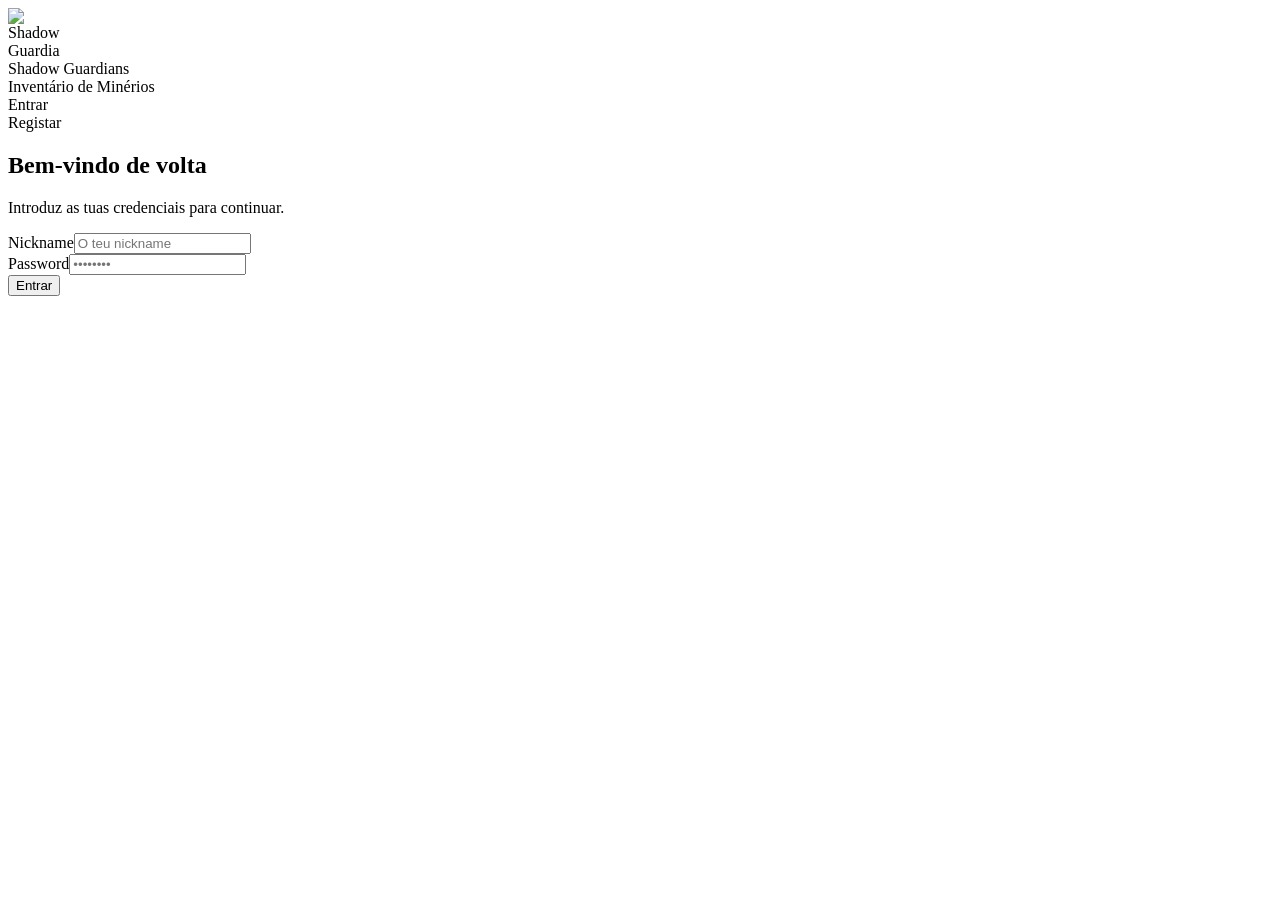
==== commit 5ef94b64: "refactor: converter para MPA com 8 páginas e 9 ficheiros JS separados - index.html agora é apenas lo" ====
--- a/public/index.html
+++ b/public/index.html
@@ -1,4 +1,4 @@
-﻿<!DOCTYPE html>
+<!DOCTYPE html>
 <html lang="pt-BR">
 <head>
 <meta charset="UTF-8">
@@ -10,7 +10,6 @@
 </head>
 <body>
 
-<!-- LOGIN -->
 <div id="loginPage">
   <div class="lw">
     <div class="lbrand">
@@ -42,690 +41,7 @@
   </div>
 </div>
 
-<!-- DASHBOARD -->
-<div id="dashPage">
-  <div class="dash">
-    <!-- SIDEBAR -->
-    <aside class="sidebar">
-      <div class="sb-header">
-        <img src="/sg-logo.png" alt="Shadow Guardians" style="width:44px;height:44px;object-fit:contain;flex-shrink:0;">
-        <div><div class="sb-name">Shadow Guardians</div><div class="sb-sub">Inventário de Minérios</div></div>
-      </div>
-      <nav class="sb-nav">
-        <div class="sb-item active" id="nav-inv" onclick="setView('inv',this)">
-          <svg viewBox="0 0 24 24" fill="none" stroke="currentColor" stroke-width="2"><path d="M11 21.73a2 2 0 0 0 2 0l7-4A2 2 0 0 0 21 16V8a2 2 0 0 0-1-1.73l-7-4a2 2 0 0 0-2 0l-7 4A2 2 0 0 0 3 8v8a2 2 0 0 0 1 1.73z"/><path d="M12 22V12"/><polyline points="3.29 7 12 12 20.71 7"/></svg>
-          Meu Inventário
-        </div>
-        <div class="sb-item" id="nav-org" onclick="setView('org',this)">
-          <svg viewBox="0 0 24 24" fill="none" stroke="currentColor" stroke-width="2"><path d="M17 21v-2a4 4 0 0 0-4-4H5a4 4 0 0 0-4 4v2"/><circle cx="9" cy="7" r="4"/><path d="M23 21v-2a4 4 0 0 0-3-3.87"/><path d="M16 3.13a4 4 0 0 1 0 7.75"/></svg>
-          Inventário da Org
-        </div>
-        <div class="sb-item" id="nav-obj" onclick="setView('obj',this)">
-          <svg viewBox="0 0 24 24" fill="none" stroke="currentColor" stroke-width="2"><circle cx="12" cy="12" r="10"/><circle cx="12" cy="12" r="6"/><circle cx="12" cy="12" r="2"/></svg>
-          Objetivos Minérios
-        </div>
-        <div class="sb-item" id="nav-objitems" onclick="setView('objitems',this)">
-          <svg viewBox="0 0 24 24" fill="none" stroke="currentColor" stroke-width="2"><path d="M12 22s8-4 8-10V5l-8-3-8 3v7c0 6 8 10 8 10z"/><path d="m9 12 2 2 4-4"/></svg>
-          Objetivos Itens
-        </div>
-        <div class="sb-divider"></div>
-        <div class="sb-item" id="nav-pw" onclick="setView('pw',this)">
-          <svg viewBox="0 0 24 24" fill="none" stroke="currentColor" stroke-width="2"><rect width="18" height="11" x="3" y="11" rx="2"/><path d="M7 11V7a5 5 0 0 1 10 0v4"/></svg>
-          Alterar Password
-        </div>
-        <div class="sb-item" id="nav-hist" onclick="setView('hist',this)">
-          <svg viewBox="0 0 24 24" fill="none" stroke="currentColor" stroke-width="2"><circle cx="12" cy="12" r="10"/><polyline points="12 6 12 12 16 14"/></svg>
-          Histórico
-        </div>
-        <div class="sb-item" id="nav-rules" onclick="setView('rules',this)">
-          <svg viewBox="0 0 24 24" fill="none" stroke="currentColor" stroke-width="2"><path d="M14 2H6a2 2 0 0 0-2 2v16a2 2 0 0 0 2 2h12a2 2 0 0 0 2-2V8z"/><polyline points="14 2 14 8 20 8"/><line x1="16" y1="13" x2="8" y2="13"/><line x1="16" y1="17" x2="8" y2="17"/></svg>
-          Regras
-        </div>
-        <div class="sb-item admin-item" id="nav-admin" onclick="toggleAdminMenu()" style="display:none;">
-          <svg viewBox="0 0 24 24" fill="none" stroke="currentColor" stroke-width="2"><path d="M12 22s8-4 8-10V5l-8-3-8 3v7c0 6 8 10 8 10z"/></svg>
-          Administração
-          <svg id="adminMenuChevron" viewBox="0 0 24 24" fill="none" stroke="currentColor" stroke-width="2" style="width:14px;height:14px;margin-left:auto;transition:transform 0.2s;flex-shrink:0;"><polyline points="6 9 12 15 18 9"/></svg>
-        </div>
-        <div id="adminSubMenu" style="display:none;">
-          <div class="sb-subitem" id="nav-admin-users" onclick="setAdminSection('users',this)"><svg viewBox="0 0 24 24" fill="none" stroke="currentColor" stroke-width="2"><path d="M17 21v-2a4 4 0 0 0-4-4H5a4 4 0 0 0-4 4v2"/><circle cx="9" cy="7" r="4"/><path d="M23 21v-2a4 4 0 0 0-3-3.87"/><path d="M16 3.13a4 4 0 0 1 0 7.75"/></svg>Usuários</div>
-          <div class="sb-subitem" id="nav-admin-additem" onclick="setAdminSection('additem',this)"><svg viewBox="0 0 24 24" fill="none" stroke="currentColor" stroke-width="2"><path d="M11 21.73a2 2 0 0 0 2 0l7-4A2 2 0 0 0 21 16V8a2 2 0 0 0-1-1.73l-7-4a2 2 0 0 0-2 0l-7 4A2 2 0 0 0 3 8v8a2 2 0 0 0 1 1.73z"/><line x1="12" y1="8" x2="12" y2="16"/><line x1="8" y1="12" x2="16" y2="12"/></svg>Adicionar Item</div>
-          <div class="sb-subitem" id="nav-admin-saida" onclick="setAdminSection('saida',this)"><svg viewBox="0 0 24 24" fill="none" stroke="currentColor" stroke-width="2"><path d="M5 12h14"/><path d="m12 5-7 7 7 7"/></svg>Dar Saída</div>
-          <div class="sb-subitem" id="nav-admin-obj" onclick="setAdminSection('obj',this)"><svg viewBox="0 0 24 24" fill="none" stroke="currentColor" stroke-width="2"><circle cx="12" cy="12" r="10"/><circle cx="12" cy="12" r="6"/><circle cx="12" cy="12" r="2"/></svg>Objetivos Minérios</div>
-          <div class="sb-subitem" id="nav-admin-objitems" onclick="setAdminSection('objitems',this)"><svg viewBox="0 0 24 24" fill="none" stroke="currentColor" stroke-width="2"><path d="M12 22s8-4 8-10V5l-8-3-8 3v7c0 6 8 10 8 10z"/><path d="m9 12 2 2 4-4"/></svg>Objetivos Itens</div>
-          <div class="sb-subitem" id="nav-admin-rules" onclick="setAdminSection('rules',this)"><svg viewBox="0 0 24 24" fill="none" stroke="currentColor" stroke-width="2"><path d="M14 2H6a2 2 0 0 0-2 2v16a2 2 0 0 0 2 2h12a2 2 0 0 0 2-2V8z"/><polyline points="14 2 14 8 20 8"/><line x1="16" y1="13" x2="8" y2="13"/><line x1="16" y1="17" x2="8" y2="17"/></svg>Regras</div>
-          <div class="sb-subitem" id="nav-admin-catalog" onclick="setAdminSection('catalog',this)"><svg viewBox="0 0 24 24" fill="none" stroke="currentColor" stroke-width="2"><path d="M2 3h6a4 4 0 0 1 4 4v14a3 3 0 0 0-3-3H2z"/><path d="M22 3h-6a4 4 0 0 0-4 4v14a3 3 0 0 1 3-3h7z"/></svg>Catálogo</div>
-          <div class="sb-subitem" id="nav-admin-locs" onclick="setAdminSection('locs',this)"><svg viewBox="0 0 24 24" fill="none" stroke="currentColor" stroke-width="2"><path d="M20 10c0 6-8 12-8 12s-8-6-8-12a8 8 0 0 1 16 0Z"/><circle cx="12" cy="10" r="3"/></svg>Localizações</div>
-          <div class="sb-subitem" id="nav-admin-export" onclick="setAdminSection('export',this)"><svg viewBox="0 0 24 24" fill="none" stroke="currentColor" stroke-width="2"><path d="M14 2H6a2 2 0 0 0-2 2v16a2 2 0 0 0 2 2h12a2 2 0 0 0 2-2V8z"/><polyline points="14 2 14 8 20 8"/></svg>Exportar</div>
-        </div>
-      </nav>
-    </aside>
-
-    <!-- MAIN -->
-    <div class="main">
-      <header class="topbar">
-        <span style="font-size:0.9rem;color:var(--muted);" id="tbTitle">Meu Inventário</span>
-        <button class="user-btn" onclick="logout()">
-          <div class="user-av" id="uAv">?</div>
-          <span id="uName">—</span>
-          <svg width="13" height="13" viewBox="0 0 24 24" fill="none" stroke="currentColor" stroke-width="2"><path d="M9 21H5a2 2 0 0 1-2-2V5a2 2 0 0 1 2-2h4"/><polyline points="10 17 15 12 10 7"/><line x1="15" y1="12" x2="3" y2="12"/></svg>
-        </button>
-      </header>
-
-      <!-- GOAL BANNER -->
-      <div id="goalBanner">
-        <div class="goal-banner-inner">
-          <div class="goal-banner-icon">
-            <svg width="13" height="13" viewBox="0 0 24 24" fill="none" stroke="#22c55e" stroke-width="2.5"><polyline points="20 6 9 17 4 12"/></svg>
-          </div>
-          <div class="goal-banner-text">
-            <div class="goal-banner-title" id="goalBannerTitle">Meta atingida!</div>
-            <div class="goal-banner-sep">·</div>
-            <div class="goal-banner-items" id="goalBannerItems"></div>
-          </div>
-          <button class="goal-banner-close" onclick="document.getElementById('goalBanner').classList.remove('show')" title="Fechar">✕</button>
-        </div>
-      </div>
-
-      <div class="content">
-        <div class="content-inner">
-
-          <div class="page-header">
-            <h1 class="page-title" id="pgTitle">Meu Inventário</h1>
-            <p class="page-sub" id="pgSub">Gerencie os minérios da organização</p>
-          </div>
-
-          <!-- STATS -->
-          <div class="stats-row" id="statsRow">
-            <div class="sc" id="sc0"><div class="sc-icon blue"><svg width="20" height="20" viewBox="0 0 24 24" fill="none" stroke="#3b82f6" stroke-width="2"><path d="M2.97 12.92A2 2 0 0 0 2 14.63v3.24a2 2 0 0 0 .97 1.71l3 1.8a2 2 0 0 0 2.06 0L12 19v-5.5l-5-3-4.03 2.42Z"/><path d="M12 13.5V19l3.97 2.38a2 2 0 0 0 2.06 0l3-1.8a2 2 0 0 0 .97-1.71v-3.24a2 2 0 0 0-.97-1.71L17 10.5l-5 3Z"/><path d="M7.97 4.42A2 2 0 0 0 7 6.13v4.37l5 3 5-3V6.13a2 2 0 0 0-.97-1.71l-3-1.8a2 2 0 0 0-2.06 0l-3 1.8Z"/></svg></div><div><div class="sc-val" id="s0">0</div><div class="sc-lbl">Total de Itens</div></div></div>
-            <div class="sc" id="sc1"><div class="sc-icon green"><svg width="20" height="20" viewBox="0 0 24 24" fill="none" stroke="#22c55e" stroke-width="2"><path d="M11 21.73a2 2 0 0 0 2 0l7-4A2 2 0 0 0 21 16V8a2 2 0 0 0-1-1.73l-7-4a2 2 0 0 0-2 0l-7 4A2 2 0 0 0 3 8v8a2 2 0 0 0 1 1.73z"/><path d="M12 22V12"/><polyline points="3.29 7 12 12 20.71 7"/></svg></div><div><div class="sc-val" id="s1">0</div><div class="sc-lbl">Disponíveis</div></div></div>
-            <div class="sc" id="sc2"><div class="sc-icon indigo"><svg width="20" height="20" viewBox="0 0 24 24" fill="none" stroke="#818cf8" stroke-width="2"><path d="M11 21.73a2 2 0 0 0 2 0l7-4A2 2 0 0 0 21 16V8a2 2 0 0 0-1-1.73l-7-4a2 2 0 0 0-2 0l-7 4A2 2 0 0 0 3 8v8a2 2 0 0 0 1 1.73z"/><path d="M12 22V12"/><polyline points="3.29 7 12 12 20.71 7"/></svg></div><div><div class="sc-val" id="s2">0</div><div class="sc-lbl" id="s2l">Registos</div></div></div>
-            <div class="sc" id="sc3"><div class="sc-icon gray"><svg width="20" height="20" viewBox="0 0 24 24" fill="none" stroke="#94a3b8" stroke-width="2"><path d="M11 21.73a2 2 0 0 0 2 0l7-4A2 2 0 0 0 21 16V8a2 2 0 0 0-1-1.73l-7-4a2 2 0 0 0-2 0l-7 4A2 2 0 0 0 3 8v8a2 2 0 0 0 1 1.73z"/><path d="M12 22V12"/><polyline points="3.29 7 12 12 20.71 7"/></svg></div><div><div class="sc-val" id="s3">0</div><div class="sc-lbl">Tipos de Itens</div></div></div>
-          </div>
-
-          <!-- TABS (mine view only) -->
-
-          <!-- FILTER BAR (inventário pessoal — só tipo) -->
-          <div class="filter-row" id="filterRow" style="grid-template-columns:200px;">
-            <div class="fg">
-              <label>Filtrar por tipo</label>
-              <select id="fType" onchange="renderCurrent()">
-                <option value="">Todos os tipos</option>
-                <option value="ship">Minério</option>
-                <option value="gem">Gema</option>
-              </select>
-            </div>
-          </div>
-
-          <!-- FILTER BAR (stock da org) -->
-          <div class="filter-row org" id="filterRowOrg" style="display:none;">
-            <div class="fg">
-              <label>Filtrar por tipo</label>
-              <select id="fTypeOrg" onchange="renderCurrent()">
-                <option value="">Todos os tipos</option>
-                <option value="ship">Minério</option>
-                <option value="gem">Gema</option>
-              </select>
-            </div>
-            <div class="fg">
-              <label>Localização</label>
-              <select id="fLocOrg" onchange="renderCurrent()">
-                <option value="">Todas as localizações</option>
-              </select>
-            </div>
-            <div class="fg">
-              <label>Buscar item ou membro...</label>
-              <input type="text" id="fSearchOrg" placeholder="Buscar item ou membro..." oninput="renderCurrent()">
-            </div>
-          </div>
-
-          <!-- ADD BTN ROW -->
-          <div id="addBtnRow" style="display:flex;justify-content:flex-end;margin-bottom:12px;gap:8px;align-items:center;">
-            <span style="font-size:0.78rem;color:var(--muted);" id="tblCount"></span>
-            <span style="font-size:0.78rem;color:var(--muted);" id="tblCount2"></span>
-            <button class="btn btn-primary btn-sm" onclick="toggleAdd()">
-              <svg viewBox="0 0 24 24" fill="none" stroke="currentColor" stroke-width="2.5"><line x1="12" y1="5" x2="12" y2="19"/><line x1="5" y1="12" x2="19" y2="12"/></svg>
-              Adicionar Item
-            </button>
-          </div>
-
-          <!-- ADD PANEL -->
-          <div id="addPanel">
-            <div class="panel-ttl">Registar Minério</div>
-            <div class="fg2">
-              <div class="ff">
-                <label>Minério</label>
-                <select id="iOre" onchange="updateQR()">
-                  <optgroup label="Minérios Ship">
-                    <option value="Agricium">Agricium</option>
-                    <option value="Aluminum">Aluminum</option>
-                    <option value="Aslarite">Aslarite</option>
-                    <option value="Beryl">Beryl</option>
-                    <option value="Bexalite">Bexalite</option>
-                    <option value="Borase">Borase</option>
-                    <option value="Copper">Copper</option>
-                    <option value="Corundum">Corundum</option>
-                    <option value="Glacium">Glacium</option>
-                    <option value="Gold">Gold</option>
-                    <option value="Hephaestanite">Hephaestanite</option>
-                    <option value="Iron">Iron</option>
-                    <option value="Laranite">Laranite</option>
-                    <option value="Lindinium">Lindinium</option>
-                    <option value="Ouratite">Ouratite</option>
-                    <option value="Quantanium">Quantanium</option>
-                    <option value="Quartz">Quartz</option>
-                    <option value="Riccite">Riccite</option>
-                    <option value="Savrilium">Savrilium</option>
-                    <option value="Silicon">Silicon</option>
-                    <option value="Stileron">Stileron</option>
-                    <option value="Taranite">Taranite</option>
-                    <option value="Titanium">Titanium</option>
-                    <option value="Torite">Torite</option>
-                    <option value="Tungsten">Tungsten</option>
-                  </optgroup>
-                  <optgroup label="Gemas (UND)">
-                    <option value="Aphorite">Aphorite</option>
-                    <option value="Beradom">Beradom</option>
-                    <option value="Carinite">Carinite</option>
-                    <option value="Carinite (Pure)">Carinite (Pure)</option>
-                    <option value="Dolivine">Dolivine</option>
-                    <option value="Feynmaline">Feynmaline</option>
-                    <option value="Glacosite">Glacosite</option>
-                    <option value="Hadanite">Hadanite</option>
-                    <option value="Jaclium">Jaclium</option>
-                    <option value="Jaclium (Ore)">Jaclium (Ore)</option>
-                    <option value="Janalite">Janalite</option>
-                    <option value="Sadaryx">Sadaryx</option>
-                    <option value="Saldynium">Saldynium</option>
-                    <option value="Saldynium (Ore)">Saldynium (Ore)</option>
-                  </optgroup>
-                </select>
-              </div>
-              <div class="ff">
-                <label id="iQtyLabel">Quantidade (SCUs)</label>
-                <input type="number" id="iQty" placeholder="ex: 32" min="0.001" step="0.001">
-              </div>
-              <div class="ff">
-                <label>Qualidade <span id="qh" class="qhint"></span></label>
-                <input type="number" id="iQual" placeholder="—">
-              </div>
-              <div class="ff s2">
-                <label>Localização</label>
-                <select id="iLoc"><option value="">— Selecionar —</option></select>
-              </div>
-
-            </div>
-            <div class="form-acts">
-              <button class="btn btn-success btn-sm" onclick="addItem()"><svg viewBox="0 0 24 24" fill="none" stroke="currentColor" stroke-width="2.5"><polyline points="20 6 9 17 4 12"/></svg>Adicionar</button>
-              <button class="btn btn-outline btn-sm" onclick="toggleAdd()">Cancelar</button>
-            </div>
-          </div>
-
-          <!-- PASSWORD PAGE -->
-          <div id="pwPage">
-            <div class="pw-card">
-              <h3>Alterar Password</h3>
-              <div class="lf"><label>Código de Convite</label><input type="text" id="pwC" placeholder="Código da org"></div>
-              <div class="lf"><label>Password Atual</label><input type="password" id="pwA" placeholder="••••••••"></div>
-              <div class="lf"><label>Nova Password</label><input type="password" id="pwN" placeholder="Mínimo 4 caracteres"></div>
-              <div class="lf"><label>Confirmar Nova Password</label><input type="password" id="pwN2" placeholder="Repete a nova password"></div>
-              <button class="btn btn-success btn-sm" onclick="alterarPass()"><svg viewBox="0 0 24 24" fill="none" stroke="currentColor" stroke-width="2.5"><polyline points="20 6 9 17 4 12"/></svg>Guardar</button>
-            </div>
-          </div>
-
-          <!-- ADMIN PAGE -->
-          <div id="adminPage" style="display:none;">
-
-            <!-- Usuários -->
-            <div class="admin-section" id="asec-users">
-              <div class="admin-section-title">Usuários</div>
-              <div class="admin-card" id="adminUserList"><div style="color:var(--muted);font-size:0.85rem;">A carregar...</div></div>
-            </div>
-
-            <!-- Adicionar Item (qualquer user) -->
-            <div class="admin-section" id="asec-additem">
-              <div class="admin-section-title">Adicionar Item a Usuário</div>
-              <div class="admin-card">
-                <div class="fg2">
-                  <div class="ff">
-                    <label>Usuário</label>
-                    <select id="aUser"></select>
-                  </div>
-                  <div class="ff">
-                    <label>Item</label>
-                    <select id="aOre" onchange="updateAdminQR()">
-                      <optgroup label="Minérios Ship">
-                        <option>Agricium</option><option>Aluminum</option><option>Aslarite</option><option>Beryl</option><option>Bexalite</option><option>Borase</option><option>Copper</option><option>Corundum</option><option>Glacium</option><option>Gold</option><option>Hephaestanite</option><option>Iron</option><option>Laranite</option><option>Lindinium</option><option>Ouratite</option><option>Quantanium</option><option>Quartz</option><option>Riccite</option><option>Savrilium</option><option>Silicon</option><option>Stileron</option><option>Taranite</option><option>Titanium</option><option>Torite</option><option>Tungsten</option>
-                      </optgroup>
-                      <optgroup label="Gemas (UND)">
-                        <option>Aphorite</option><option>Beradom</option><option>Carinite</option><option>Carinite (Pure)</option><option>Dolivine</option><option>Feynmaline</option><option>Glacosite</option><option>Hadanite</option><option>Jaclium</option><option>Jaclium (Ore)</option><option>Janalite</option><option>Sadaryx</option><option>Saldynium</option><option>Saldynium (Ore)</option>
-                      </optgroup>
-                    </select>
-                  </div>
-                  <div class="ff">
-                    <label id="aQtyLabel">Quantidade (SCUs)</label>
-                    <input type="number" id="aQty" placeholder="ex: 32" min="0.001" step="0.001">
-                  </div>
-                  <div class="ff">
-                    <label>Qualidade <span id="aQh" class="qhint"></span></label>
-                    <input type="number" id="aQual" placeholder="—">
-                  </div>
-                  <div class="ff s2">
-                    <label>Localização</label>
-                    <select id="aLoc"><option value="">— Selecionar —</option></select>
-                  </div>
-                </div>
-                <div class="form-acts">
-                  <button class="btn btn-success btn-sm" onclick="adminAddItem()"><svg viewBox="0 0 24 24" fill="none" stroke="currentColor" stroke-width="2.5"><polyline points="20 6 9 17 4 12"/></svg>Adicionar</button>
-                </div>
-              </div>
-            </div>
-
-            <!-- Dar Saída (qualquer item, qualquer user) -->
-            <div class="admin-section" id="asec-saida">
-              <div class="admin-section-title">Dar Saída de Stock (qualquer usuário)</div>
-              <div class="admin-card">
-                <div style="display:grid;grid-template-columns:1fr 1fr 1fr;gap:10px;margin-bottom:10px;">
-                  <div class="ff">
-                    <label>Usuário</label>
-                    <select id="aSaidaUser" onchange="loadAdminSaidaItems()"></select>
-                  </div>
-                  <div class="ff">
-                    <label>Item</label>
-                    <select id="aSaidaItem" onchange="fillAdminSaidaQty()"></select>
-                  </div>
-                  <div class="ff">
-                    <label id="aSaidaQtyLabel">Quantidade</label>
-                    <input type="number" id="aSaidaQty" min="0.001" step="0.001" placeholder="ex: 5">
-                  </div>
-                </div>
-                <div class="ff" style="margin-bottom:14px;">
-                  <label>Motivo da remoção <span style="font-size:0.7rem;color:var(--muted);font-weight:400;">(obrigatório)</span></label>
-                  <input type="text" id="aSaidaReason" placeholder="ex: Utilizado em evento, Crafting autorizado, Penalização..." style="height:38px;padding:0 10px;background:var(--bg2);border:1px solid var(--border2);border-radius:var(--r-sm);color:var(--text);font-family:'Inter',sans-serif;font-size:0.82rem;outline:none;width:100%;">
-                </div>
-                <div class="form-acts">
-                  <button class="btn btn-saida" onclick="adminDarSaida()" style="height:38px;flex-direction:row;gap:6px;"><svg viewBox="0 0 24 24" fill="none" stroke="currentColor" stroke-width="2"><path d="M5 12h14"/><path d="m12 5-7 7 7 7"/></svg>Dar Saída</button>
-                </div>
-              </div>
-            </div>
-
-            <!-- Catálogo de Itens -->
-            <div class="admin-section" id="asec-catalog">
-              <div class="admin-section-title">Gerir Catálogo de Itens</div>
-              <div class="admin-grid">
-                <!-- Minérios -->
-                <div class="admin-card">
-                  <div style="display:flex;align-items:center;justify-content:space-between;margin-bottom:12px;">
-                    <span style="font-size:0.82rem;font-weight:600;color:var(--accent2);">Minérios Ship</span>
-                  </div>
-                  <div id="catShipList"></div>
-                  <div style="display:flex;gap:6px;margin-top:10px;">
-                    <input type="text" id="newShipName" placeholder="Nome do novo minério" style="flex:1;height:32px;padding:0 8px;background:var(--bg2);border:1px solid var(--border2);border-radius:var(--r-sm);color:var(--text);font-family:'Inter',sans-serif;font-size:0.82rem;outline:none;">
-                    <button class="btn btn-outline btn-sm" onclick="adminCatAdd('ship')"><svg viewBox="0 0 24 24" fill="none" stroke="currentColor" stroke-width="2.5" width="13" height="13"><line x1="12" y1="5" x2="12" y2="19"/><line x1="5" y1="12" x2="19" y2="12"/></svg></button>
-                  </div>
-                </div>
-                <!-- Gemas -->
-                <div class="admin-card">
-                  <div style="display:flex;align-items:center;justify-content:space-between;margin-bottom:12px;">
-                    <span style="font-size:0.82rem;font-weight:600;color:#2dd4bf;">Gemas (UND)</span>
-                  </div>
-                  <div id="catGemList"></div>
-                  <div style="display:flex;gap:6px;margin-top:10px;">
-                    <input type="text" id="newGemName" placeholder="Nome da nova gema" style="flex:1;height:32px;padding:0 8px;background:var(--bg2);border:1px solid var(--border2);border-radius:var(--r-sm);color:var(--text);font-family:'Inter',sans-serif;font-size:0.82rem;outline:none;">
-                    <button class="btn btn-outline btn-sm" onclick="adminCatAdd('gem')"><svg viewBox="0 0 24 24" fill="none" stroke="currentColor" stroke-width="2.5" width="13" height="13"><line x1="12" y1="5" x2="12" y2="19"/><line x1="5" y1="12" x2="19" y2="12"/></svg></button>
-                  </div>
-                </div>
-              </div>
-            </div>
-
-            <!-- Localizações -->
-            <div class="admin-section" id="asec-locs">
-              <div class="admin-section-title">Gerir Localizações</div>
-              <div class="admin-card">
-                <div style="display:grid;grid-template-columns:1fr 1fr 1fr auto;gap:8px;margin-bottom:16px;align-items:end;">
-                  <div class="ff">
-                    <label>Sistema</label>
-                    <select id="newLocSystem" onchange="updateLocType()">
-                      <option value="Stanton">Stanton</option>
-                      <option value="Pyro">Pyro</option>
-                      <option value="Nyx">Nyx</option>
-                      <option value="Outro">Outro</option>
-                    </select>
-                  </div>
-                  <div class="ff">
-                    <label>Tipo</label>
-                    <select id="newLocType" onchange="updateLocPreview()">
-                      <option value="Cidade">Cidade</option>
-                      <option value="Estação Orbital">Estação Orbital</option>
-                      <option value="Lua">Lua</option>
-                      <option value="Estação">Estação</option>
-                      <option value="Outro">Outro</option>
-                    </select>
-                  </div>
-                  <div class="ff">
-                    <label>Nome</label>
-                    <input type="text" id="newLocName" placeholder="ex: Port Olisar" oninput="updateLocPreview()" style="height:38px;padding:0 10px;background:var(--bg2);border:1px solid var(--border2);border-radius:var(--r-sm);color:var(--text);font-family:'Inter',sans-serif;font-size:0.82rem;outline:none;width:100%;">
-                  </div>
-                  <button class="btn btn-success btn-sm" onclick="adminAddLoc()" style="height:38px;">
-                    <svg viewBox="0 0 24 24" fill="none" stroke="currentColor" stroke-width="2.5" width="13" height="13"><line x1="12" y1="5" x2="12" y2="19"/><line x1="5" y1="12" x2="19" y2="12"/></svg>
-                    Adicionar
-                  </button>
-                </div>
-                <div id="newLocPreview" style="font-size:0.78rem;color:var(--muted);margin-bottom:12px;display:none;">Ficará: <span id="newLocPreviewText" style="color:var(--accent2);font-weight:600;"></span></div>
-                <div id="adminLocList"><div style="color:var(--muted);font-size:0.85rem;">Nenhuma localização personalizada.</div></div>
-              </div>
-            </div>
-
-            <!-- Objetivos -->
-            <div class="admin-section" id="asec-obj">
-              <div class="admin-section-title">Gerir Objetivos da Org</div>
-              <div class="admin-card">
-                <p style="font-size:0.82rem;color:var(--muted);margin-bottom:14px;">Arrasta para reordenar. O primeiro é o mais importante.</p>
-                <div id="adminObjList" style="margin-bottom:14px;"></div>
-                <div style="border-top:1px solid var(--border);padding-top:14px;margin-top:4px;">
-                  <div style="display:grid;grid-template-columns:1fr 1fr;gap:8px;margin-bottom:8px;" id="objCatItemRow">
-                    <div class="ff">
-                      <label>Categoria</label>
-                      <select id="newObjCategory" onchange="toggleEventoDesc()">
-                        <option value="Componentes de Mineração">Componentes de Mineração</option>
-                        <option value="Armas FPS">Armas FPS</option>
-                        <option value="Armaduras FPS">Armaduras FPS</option>
-                        <option value="Componentes de Nave">Componentes de Nave</option>
-                        <option value="Armas de Nave">Armas de Nave</option>
-                        <option value="Evento">⚡ Evento</option>
-                      </select>
-                    </div>
-                    <div class="ff">
-                      <label>Item</label>
-                      <select id="newObjItem">
-                        <optgroup label="Minérios" id="newObjShipOpts"></optgroup>
-                        <optgroup label="Gemas (UND)" id="newObjGemOpts"></optgroup>
-                      </select>
-                    </div>
-                  </div>
-                  <div id="eventoDescRow" style="display:none;margin-bottom:8px;">
-                    <div class="ff">
-                      <label>Descrição do Evento <span style="font-size:0.7rem;color:var(--muted);font-weight:400;">— escreve livremente o nome ou contexto do evento</span></label>
-                      <input type="text" id="newObjEventoDesc" placeholder="ex: Operation Nightfall · Corrida de Quartizita · Evento Alpha..." style="height:38px;padding:0 10px;background:var(--bg2);border:1px solid rgba(251,191,36,0.35);border-radius:var(--r-sm);color:var(--text);font-family:'Inter',sans-serif;font-size:0.82rem;outline:none;width:100%;transition:border-color 0.15s;" onfocus="this.style.borderColor='#fbbf24'" onblur="this.style.borderColor='rgba(251,191,36,0.35)'">
-                    </div>
-                  </div>
-                  <div style="display:grid;grid-template-columns:1fr 1fr auto;gap:8px;align-items:end;">
-                    <div class="ff">
-                      <label>Nota (opcional)</label>
-                      <input type="text" id="newObjNote" placeholder="ex: Mínimo Q900" value="Mínimo Q900" style="height:38px;padding:0 10px;background:var(--bg2);border:1px solid var(--border2);border-radius:var(--r-sm);color:var(--text);font-family:'Inter',sans-serif;font-size:0.82rem;outline:none;width:100%;">
-                    </div>
-                    <div class="ff">
-                      <label>Meta (SCU/UND) <span style="font-size:0.7rem;color:var(--muted);font-weight:400;">— ao atingir, notifica todos</span></label>
-                      <input type="number" id="newObjQty" min="0" step="0.001" placeholder="— sem meta —" style="height:38px;padding:0 10px;background:var(--bg2);border:1px solid var(--border2);border-radius:var(--r-sm);color:var(--text);font-family:'Inter',sans-serif;font-size:0.82rem;outline:none;width:100%;">
-                    </div>
-                    <button class="btn btn-success btn-sm" onclick="adminAddObj()" style="height:38px;">
-                      <svg viewBox="0 0 24 24" fill="none" stroke="currentColor" stroke-width="2.5" width="13" height="13"><line x1="12" y1="5" x2="12" y2="19"/><line x1="5" y1="12" x2="19" y2="12"/></svg>
-                      Adicionar
-                    </button>
-                  </div>
-                </div>
-              </div>
-            </div>
-
-            <!-- Objetivos Itens -->
-            <div class="admin-section" id="asec-objitems">
-              <div class="admin-section-title">Gerir Objetivos Itens</div>
-              <div class="admin-card">
-                <p style="font-size:0.82rem;color:var(--muted);margin-bottom:14px;">Arrasta para reordenar. O admin escreve o nome do item à mão.</p>
-                <div id="adminObjItemsList" style="margin-bottom:14px;"></div>
-                <div style="border-top:1px solid var(--border);padding-top:14px;margin-top:4px;">
-                  <div style="display:grid;grid-template-columns:1fr 1fr;gap:8px;margin-bottom:8px;">
-                    <div class="ff">
-                      <label>Subcategoria</label>
-                      <select id="newObjItemCat" style="height:38px;padding:0 10px;background:var(--bg2);border:1px solid var(--border2);border-radius:var(--r-sm);color:var(--text);font-family:'Inter',sans-serif;font-size:0.82rem;outline:none;width:100%;appearance:none;background-image:url(\"data:image/svg+xml,%3Csvg xmlns='http://www.w3.org/2000/svg' width='12' height='12' viewBox='0 0 24 24' fill='none' stroke='%2364748b' stroke-width='2'%3E%3Cpath d='m6 9 6 6 6-6'/%3E%3C/svg%3E\");background-repeat:no-repeat;background-position:right 10px center;padding-right:30px;">
-                        <option value="Armas (FPS)">Armas (FPS)</option>
-                        <option value="Armadura (FPS)">Armadura (FPS)</option>
-                        <option value="Armas (Veículo)">Armas (Veículo)</option>
-                        <option value="Componentes (Veículo)">Componentes (Veículo)</option>
-                        <option value="Componentes (Mining)">Componentes (Mining)</option>
-                      </select>
-                    </div>
-                    <div class="ff">
-                      <label>Nome do Item <span style="font-size:0.7rem;color:var(--muted);font-weight:400;">— escreve livremente</span></label>
-                      <input type="text" id="newObjItemName" placeholder="ex: Klaus &amp; Werner Demeco, Greycat ROC..." style="height:38px;padding:0 10px;background:var(--bg2);border:1px solid var(--border2);border-radius:var(--r-sm);color:var(--text);font-family:'Inter',sans-serif;font-size:0.82rem;outline:none;width:100%;">
-                    </div>
-                  </div>
-                  <div style="display:grid;grid-template-columns:1fr 1fr auto;gap:8px;align-items:end;">
-                    <div class="ff">
-                      <label>Nota (opcional)</label>
-                      <input type="text" id="newObjItemNote" placeholder="ex: Prioridade alta, ver wiki..." style="height:38px;padding:0 10px;background:var(--bg2);border:1px solid var(--border2);border-radius:var(--r-sm);color:var(--text);font-family:'Inter',sans-serif;font-size:0.82rem;outline:none;width:100%;">
-                    </div>
-                    <div class="ff">
-                      <label>Quantidade / Meta <span style="font-size:0.7rem;color:var(--muted);font-weight:400;">— opcional</span></label>
-                      <input type="number" id="newObjItemQty" min="0" step="1" placeholder="— sem meta —" style="height:38px;padding:0 10px;background:var(--bg2);border:1px solid var(--border2);border-radius:var(--r-sm);color:var(--text);font-family:'Inter',sans-serif;font-size:0.82rem;outline:none;width:100%;">
-                    </div>
-                    <button class="btn btn-success btn-sm" onclick="adminAddObjItem()" style="height:38px;">
-                      <svg viewBox="0 0 24 24" fill="none" stroke="currentColor" stroke-width="2.5" width="13" height="13"><line x1="12" y1="5" x2="12" y2="19"/><line x1="5" y1="12" x2="19" y2="12"/></svg>
-                      Adicionar
-                    </button>
-                  </div>
-                </div>
-              </div>
-            </div>
-
-            <!-- Regras -->
-            <div class="admin-section" id="asec-rules">
-              <div class="admin-section-title">Gerir Regras da Org</div>
-              <div class="admin-card">
-                <p style="font-size:0.82rem;color:var(--muted);margin-bottom:14px;">Regras visíveis a todos os membros na página "Regras". Arrasta para reordenar.</p>
-                <div id="adminRulesList" style="margin-bottom:14px;"></div>
-                <div style="border-top:1px solid var(--border);padding-top:14px;margin-top:4px;">
-                  <div style="margin-bottom:8px;display:flex;gap:8px;align-items:flex-end;">
-                    <div class="ff" style="flex:1;">
-                      <label>Título da Regra</label>
-                      <input type="text" id="newRuleTitle" placeholder="ex: Qualidade mínima de mineração" style="height:38px;padding:0 10px;background:var(--bg2);border:1px solid var(--border2);border-radius:var(--r-sm);color:var(--text);font-family:'Inter',sans-serif;font-size:0.82rem;outline:none;width:100%;" onfocus="this.style.borderColor='var(--accent)'" onblur="this.style.borderColor='var(--border2)'">
-                    </div>
-                    <div class="ff" style="flex:0 0 160px;">
-                      <label>Etiqueta</label>
-                      <select id="newRuleTag" style="height:38px;padding:0 10px;background:var(--bg2);border:1px solid var(--border2);border-radius:var(--r-sm);color:var(--text);font-family:'Inter',sans-serif;font-size:0.82rem;outline:none;width:100%;appearance:none;background-image:url(\"data:image/svg+xml,%3Csvg xmlns='http://www.w3.org/2000/svg' width='12' height='12' viewBox='0 0 24 24' fill='none' stroke='%2364748b' stroke-width='2'%3E%3Cpath d='m6 9 6 6 6-6'/%3E%3C/svg%3E\");background-repeat:no-repeat;background-position:right 10px center;padding-right:30px;">
-                        <option value="">— Sem etiqueta —</option>
-                        <option value="info">Info</option>
-                        <option value="warn">Aviso</option>
-                        <option value="danger">Importante</option>
-                        <option value="success">OK / Permitido</option>
-                      </select>
-                    </div>
-                  </div>
-                  <div style="margin-bottom:10px;">
-                    <div class="ff">
-                      <label>Descrição <span style="font-size:0.7rem;color:var(--muted);font-weight:400;">— detalhe opcional da regra</span></label>
-                      <textarea id="newRuleDesc" placeholder="ex: Todos os minérios devem ter qualidade entre 900 e 1000. Minérios abaixo deste valor não são aceites no inventário da org." style="width:100%;min-height:180px;padding:12px 14px;background:var(--bg2);border:1px solid var(--border2);border-radius:var(--r-sm);color:var(--text);font-family:'Inter',sans-serif;font-size:0.92rem;outline:none;resize:vertical;line-height:1.7;" onfocus="this.style.borderColor='var(--accent)'" onblur="this.style.borderColor='var(--border2)'"></textarea>
-                    </div>
-                  </div>
-                  <div style="display:flex;justify-content:flex-end;">
-                    <button class="btn btn-success btn-sm" onclick="adminAddRule()" style="height:38px;">
-                      <svg viewBox="0 0 24 24" fill="none" stroke="currentColor" stroke-width="2.5" width="13" height="13"><line x1="12" y1="5" x2="12" y2="19"/><line x1="5" y1="12" x2="19" y2="12"/></svg>
-                      Adicionar Regra
-                    </button>
-                  </div>
-                </div>
-              </div>
-            </div>
-
-            <!-- Exportar -->
-            <div class="admin-section" id="asec-export">
-              <div class="admin-section-title">Exportar Base de Dados</div>
-              <div class="admin-card">
-                <p style="font-size:0.85rem;color:var(--muted);margin-bottom:16px;">Exporta todos os materiais com usuário, localização e qualidade.</p>
-                <div style="display:flex;gap:8px;flex-wrap:wrap;">
-                  <button class="btn btn-success btn-sm" onclick="exportXLSX()" id="btnExport">
-                    <svg viewBox="0 0 24 24" fill="none" stroke="currentColor" stroke-width="2" width="14" height="14"><path d="M14 2H6a2 2 0 0 0-2 2v16a2 2 0 0 0 2 2h12a2 2 0 0 0 2-2V8z"/><polyline points="14 2 14 8 20 8"/><line x1="16" y1="13" x2="8" y2="13"/><line x1="16" y1="17" x2="8" y2="17"/></svg>
-                    Excel (.xlsx)
-                  </button>
-                  <button class="btn btn-outline btn-sm" onclick="exportJSON()">
-                    <svg viewBox="0 0 24 24" fill="none" stroke="currentColor" stroke-width="2" width="14" height="14"><polyline points="16 18 22 12 16 6"/><polyline points="8 6 2 12 8 18"/></svg>
-                    JSON (.json)
-                  </button>
-                </div>
-              </div>
-            </div>
-
-          </div>
-
-          <!-- HISTÓRICO PAGE -->
-          <div id="histPage" style="display:none;">
-            <div style="display:flex;align-items:center;justify-content:space-between;margin-bottom:16px;flex-wrap:wrap;gap:10px;">
-              <div style="display:flex;gap:8px;align-items:center;flex-wrap:wrap;">
-                <input type="text" id="histSearch" placeholder="Filtrar por usuário ou item..." oninput="renderHist()" style="height:36px;padding:0 10px 0 34px;background:var(--card);border:1px solid var(--border2);border-radius:var(--r-sm);color:var(--text2);font-family:'Inter',sans-serif;font-size:0.82rem;outline:none;width:240px;background-image:url("data:image/svg+xml,%3Csvg xmlns='http://www.w3.org/2000/svg' width='14' height='14' viewBox='0 0 24 24' fill='none' stroke='%2364748b' stroke-width='2'%3E%3Ccircle cx='11' cy='11' r='8'/%3E%3Cpath d='m21 21-4.35-4.35'/%3E%3C/svg%3E");background-repeat:no-repeat;background-position:left 10px center;">
-                <div class="tabs-bg" style="height:36px;">
-                  <button class="tab active" id="htab-all" onclick="setHistTab('all')" style="height:28px;padding:0 12px;">Todos</button>
-                  <button class="tab" id="htab-entrada" onclick="setHistTab('entrada')" style="height:28px;padding:0 12px;">Entradas</button>
-                  <button class="tab" id="htab-saida" onclick="setHistTab('saida')" style="height:28px;padding:0 12px;">Saídas</button>
-                  <button class="tab" id="htab-transfer" onclick="setHistTab('transfer')" style="height:28px;padding:0 12px;">Transferências</button>
-                </div>
-              </div>
-              <span style="font-size:0.78rem;color:var(--muted);" id="histCount"></span>
-            </div>
-            <div class="tbl-wrap">
-              <div id="histContainer"></div>
-            </div>
-          </div>
-
-          <!-- OBJETIVOS PAGE -->
-          <div id="objPage" style="display:none;">
-            <div style="max-width:980px;margin:0 auto;">
-              <div id="objPageHeader" style="margin-bottom:24px;">
-                <h1 class="page-title">Objetivos Minérios</h1>
-                <p class="page-sub">Minérios e gemas que a org está a priorizar</p>
-              </div>
-              <div id="objCatTabs" style="display:flex;gap:6px;flex-wrap:nowrap;margin-bottom:20px;overflow-x:auto;"></div>
-              <div id="objContainer"></div>
-            </div>
-          </div>
-
-          <!-- OBJETIVOS ITENS PAGE -->
-          <div id="objitemsPage" style="display:none;">
-            <div style="max-width:980px;margin:0 auto;">
-              <div style="margin-bottom:24px;">
-                <h1 class="page-title">Objetivos Itens</h1>
-                <p class="page-sub">Itens de equipamento que a org está a priorizar</p>
-              </div>
-              <div id="objitemsCatTabs" style="display:flex;gap:6px;flex-wrap:nowrap;margin-bottom:20px;overflow-x:auto;"></div>
-              <div id="objitemsContainer"></div>
-            </div>
-          </div>
-
-          <!-- REGRAS PAGE -->
-          <div id="rulesPage" style="display:none;">
-            <div style="max-width:900px;margin:0 auto;">
-              <div style="margin-bottom:32px;">
-                <h1 class="page-title">Regras da Org</h1>
-              </div>
-              <div id="rulesContainer"></div>
-            </div>
-          </div>
-
-          <!-- TABLE INV -->
-          <div class="tbl-wrap" id="tblWrapInv">
-            <div id="tblContainerInv"></div>
-          </div>
-          <!-- TABLE ORG -->
-          <div class="tbl-wrap" id="tblWrapOrg" style="display:none;">
-            <div id="tblContainerOrg"></div>
-          </div>
-
-        </div>
-      </div>
-    </div>
-  </div>
-</div>
-
-<!-- MODAL SAÍDA -->
-<div class="modal-ov" id="mSaida" style="display:none;" onclick="if(event.target.id==='mSaida')document.getElementById('mSaida').style.display='none'">
-  <div class="modal-box" style="max-width:420px;">
-    <h3>Dar Saída de Stock</h3>
-    <div class="modal-name" id="mName">—</div>
-    <div class="modal-stock" id="mStock">—</div>
-
-    <div class="lf" style="margin-top:14px;">
-      <label id="mQtyLabel">Quantidade</label>
-      <input type="number" id="mQty" min="0.001" step="0.001" placeholder="ex: 5">
-    </div>
-
-    <!-- Tipo de saída -->
-    <div style="display:flex;gap:6px;margin-bottom:14px;">
-      <button class="saida-type-btn active" id="stypeCraft" onclick="setSaidaType('craft')">
-        <svg viewBox="0 0 24 24" fill="none" stroke="currentColor" stroke-width="2" width="14" height="14"><path d="M12 2a10 10 0 1 0 0 20A10 10 0 0 0 12 2z"/><path d="M12 8v4l3 3"/></svg>
-        Crafting / Consumo
-      </button>
-      <button class="saida-type-btn" id="stypeTransfer" onclick="setSaidaType('transfer')">
-        <svg viewBox="0 0 24 24" fill="none" stroke="currentColor" stroke-width="2" width="14" height="14"><path d="M17 1l4 4-4 4"/><path d="M3 11V9a4 4 0 0 1 4-4h14"/><path d="M7 23l-4-4 4-4"/><path d="M21 13v2a4 4 0 0 1-4 4H3"/></svg>
-        Transferir para
-      </button>
-    </div>
-
-    <!-- Destinatário (só visível em transferência) -->
-    <div id="mTransferTo" style="display:none;">
-      <div class="ff" style="margin-bottom:8px;">
-        <label>Destinatário</label>
-        <select id="mDestUser"></select>
-      </div>
-    </div>
-
-    <div class="modal-acts">
-      <button class="btn btn-success btn-sm" onclick="confirmSaida()"><svg viewBox="0 0 24 24" fill="none" stroke="currentColor" stroke-width="2.5"><polyline points="20 6 9 17 4 12"/></svg>Confirmar</button>
-      <button class="btn btn-outline btn-sm" onclick="document.getElementById('mSaida').style.display='none'">Cancelar</button>
-    </div>
-  </div>
-</div>
-
-
-<!-- MODAL MUDAR LOCALIZAÇÃO -->
-<div class="modal-ov" id="mLoc" style="display:none;" onclick="if(event.target.id==='mLoc')document.getElementById('mLoc').style.display='none'">
-  <div class="modal-box" style="max-width:360px;">
-    <h3>Mudar Localização</h3>
-    <div class="modal-name" id="mLocName">—</div>
-    <input type="hidden" id="mLocId">
-    <div class="lf" style="margin-top:14px;">
-      <label>Localização</label>
-      <select id="mLocSel" style="width:100%;height:38px;padding:0 10px;background:var(--bg2);border:1px solid var(--border2);border-radius:var(--r-sm);color:var(--text);font-family:'Inter',sans-serif;font-size:0.85rem;outline:none;"></select>
-    </div>
-    <div class="modal-acts" style="margin-top:16px;">
-      <button class="btn btn-success btn-sm" onclick="confirmChangeLoc()"><svg viewBox="0 0 24 24" fill="none" stroke="currentColor" stroke-width="2.5" width="13" height="13"><polyline points="20 6 9 17 4 12"/></svg>Guardar</button>
-      <button class="btn btn-outline btn-sm" onclick="document.getElementById('mLoc').style.display='none'">Cancelar</button>
-    </div>
-  </div>
-</div>
-
-<!-- MODAL ADMIN EDIT ORG ITEM -->
-<div class="modal-ov" id="mAdminEdit" style="display:none;" onclick="if(event.target.id==='mAdminEdit')document.getElementById('mAdminEdit').style.display='none'">
-  <div class="modal-box">
-    <h3>Editar Item</h3>
-    <p class="modal-sub" id="mAEUser">—</p>
-    <div class="fg2" style="margin-bottom:0;">
-      <div class="ff">
-        <label>Item</label>
-        <select id="mAEName" onchange="updateAEUnit()">
-          <optgroup label="Minérios Ship" id="mAEShipOpts"></optgroup>
-          <optgroup label="Gemas (UND)" id="mAEGemOpts"></optgroup>
-        </select>
-      </div>
-      <div class="ff">
-        <label id="mAEQtyLabel">Quantidade (SCUs)</label>
-        <input type="number" id="mAEQty" min="0.001" step="0.001">
-      </div>
-      <div class="ff">
-        <label>Qualidade (900–1000)</label>
-        <input type="number" id="mAEQual" min="900" max="1000" placeholder="900–1000">
-      </div>
-      <div class="ff s2">
-        <label>Localização</label>
-        <input type="text" id="mAELoc" placeholder="Localização">
-      </div>
-    </div>
-    <div class="modal-acts">
-      <button class="btn btn-success btn-sm" onclick="confirmAdminEdit()"><svg viewBox="0 0 24 24" fill="none" stroke="currentColor" stroke-width="2.5"><polyline points="20 6 9 17 4 12"/></svg>Guardar</button>
-      <button class="btn btn-outline btn-sm" onclick="document.getElementById('mAdminEdit').style.display='none'">Cancelar</button>
-    </div>
-  </div>
-</div>
-
 <div id="toast"></div>
-
-<script src="/assets/app.js"></script>
+<script src="/assets/auth.js"></script>
 </body>
 </html>
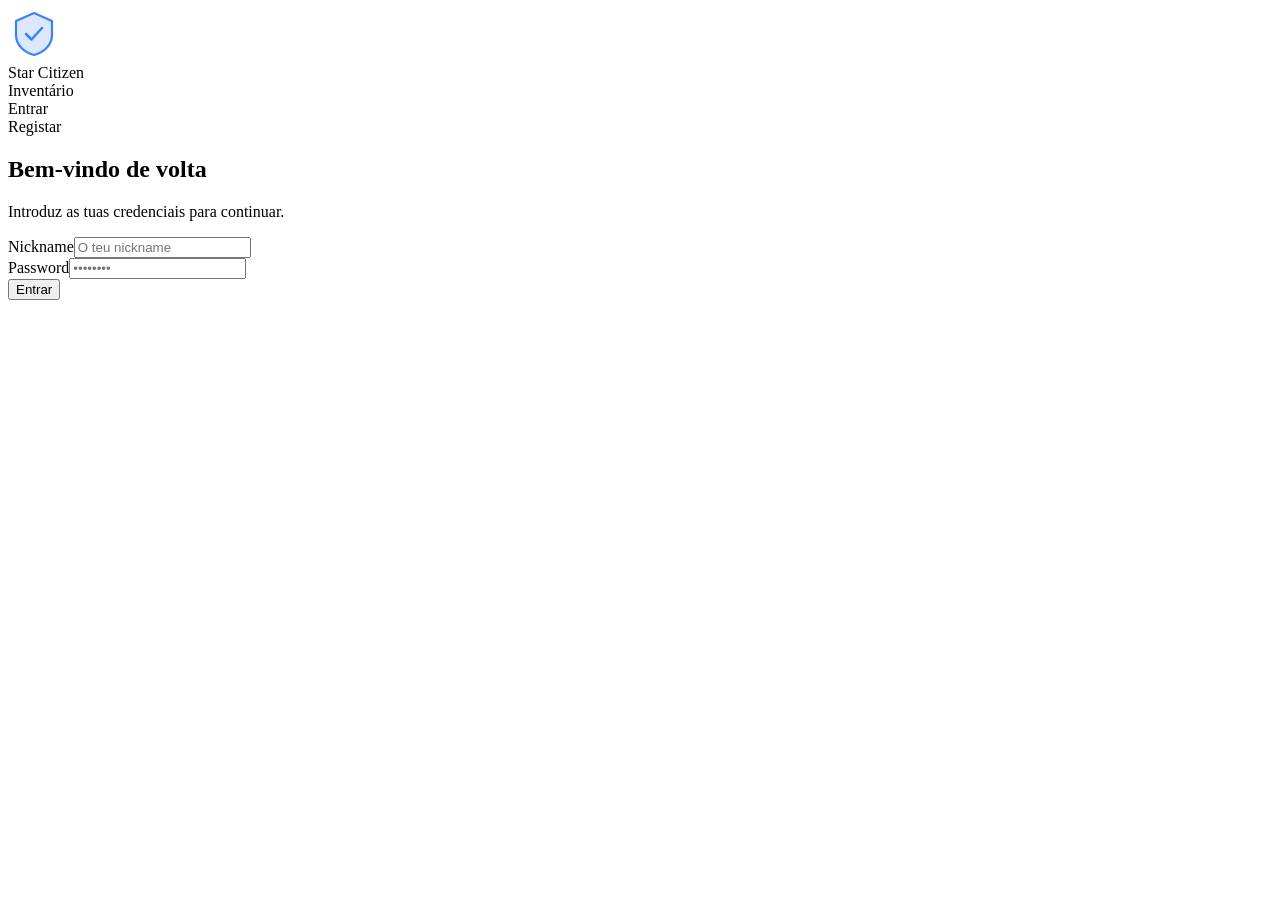
==== commit afa58ca0: "Update login page: blue shield logo, Star Citizen Inventário branding Co-Authored-By: Claude Sonnet " ====
--- a/public/index.html
+++ b/public/index.html
@@ -3,7 +3,7 @@
 <head>
 <meta charset="UTF-8">
 <meta name="viewport" content="width=device-width, initial-scale=1, maximum-scale=1, viewport-fit=cover, user-scalable=no">
-<title>Shadow Guardians</title>
+<title>Star Citizen Inventário</title>
 <link rel="preconnect" href="https://fonts.googleapis.com">
 <link href="https://fonts.googleapis.com/css2?family=Inter:wght@300;400;500;600;700&display=swap" rel="stylesheet">
 <link rel="stylesheet" href="/assets/style.css">
@@ -13,8 +13,8 @@
 <div id="loginPage">
   <div class="lw">
     <div class="lbrand">
-      <div class="lbrand-icon"><img src="/sg-logo.png" alt="Shadow Guardians" style="width:52px;height:52px;object-fit:contain;display:block;"></div>
-      <div><div class="lbrand-name">Shadow Guardians</div><div class="lbrand-sub">Inventário de Minérios</div></div>
+      <div class="lbrand-icon"><svg width="52" height="52" viewBox="0 0 52 52" fill="none"><path d="M26 5L8 13V27c0 10 8 17.5 18 20 10-2.5 18-10 18-20V13L26 5z" fill="rgba(59,130,246,0.18)" stroke="#3b82f6" stroke-width="2.2" stroke-linejoin="round"/><path d="M18 26l5.5 5.5L34 20" stroke="#3b82f6" stroke-width="2.5" stroke-linecap="round" stroke-linejoin="round"/></svg></div>
+      <div><div class="lbrand-name">Star Citizen</div><div class="lbrand-sub">Inventário</div></div>
     </div>
     <div class="lcard">
       <div class="atabs">
